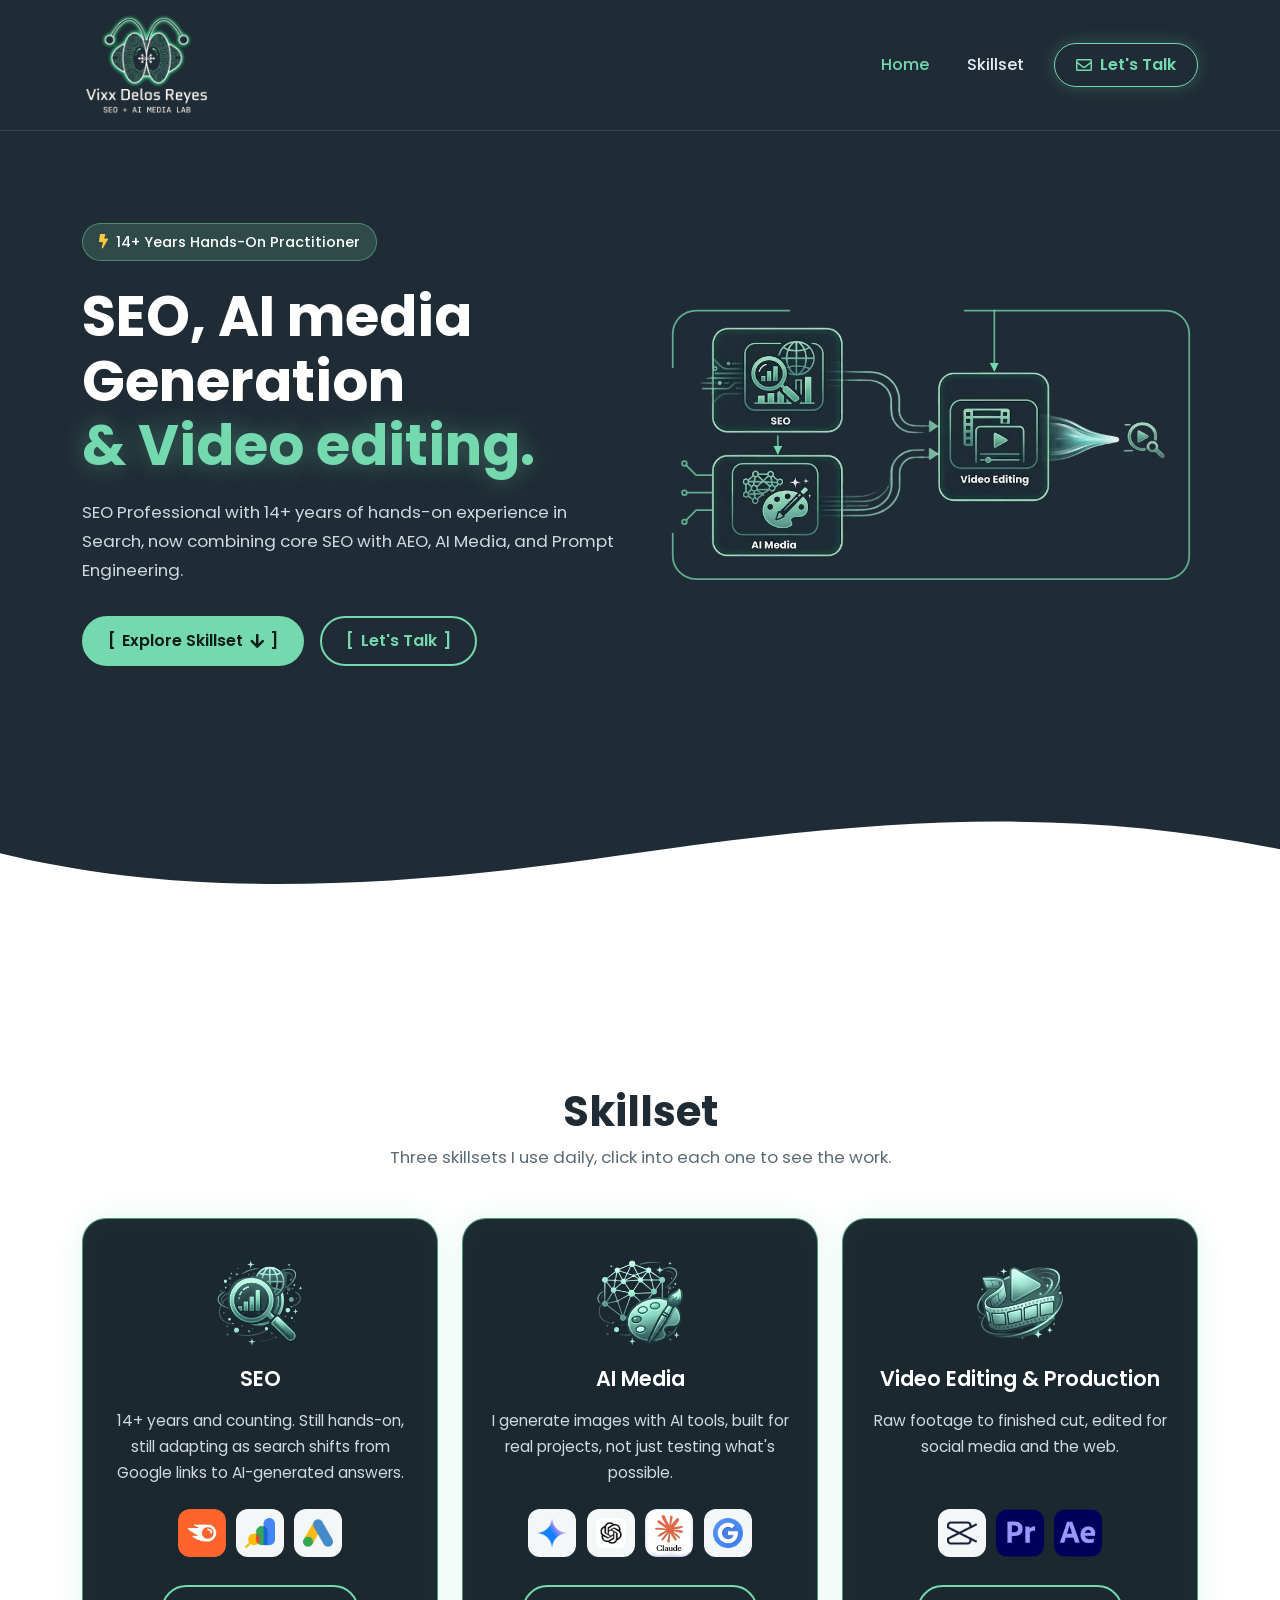
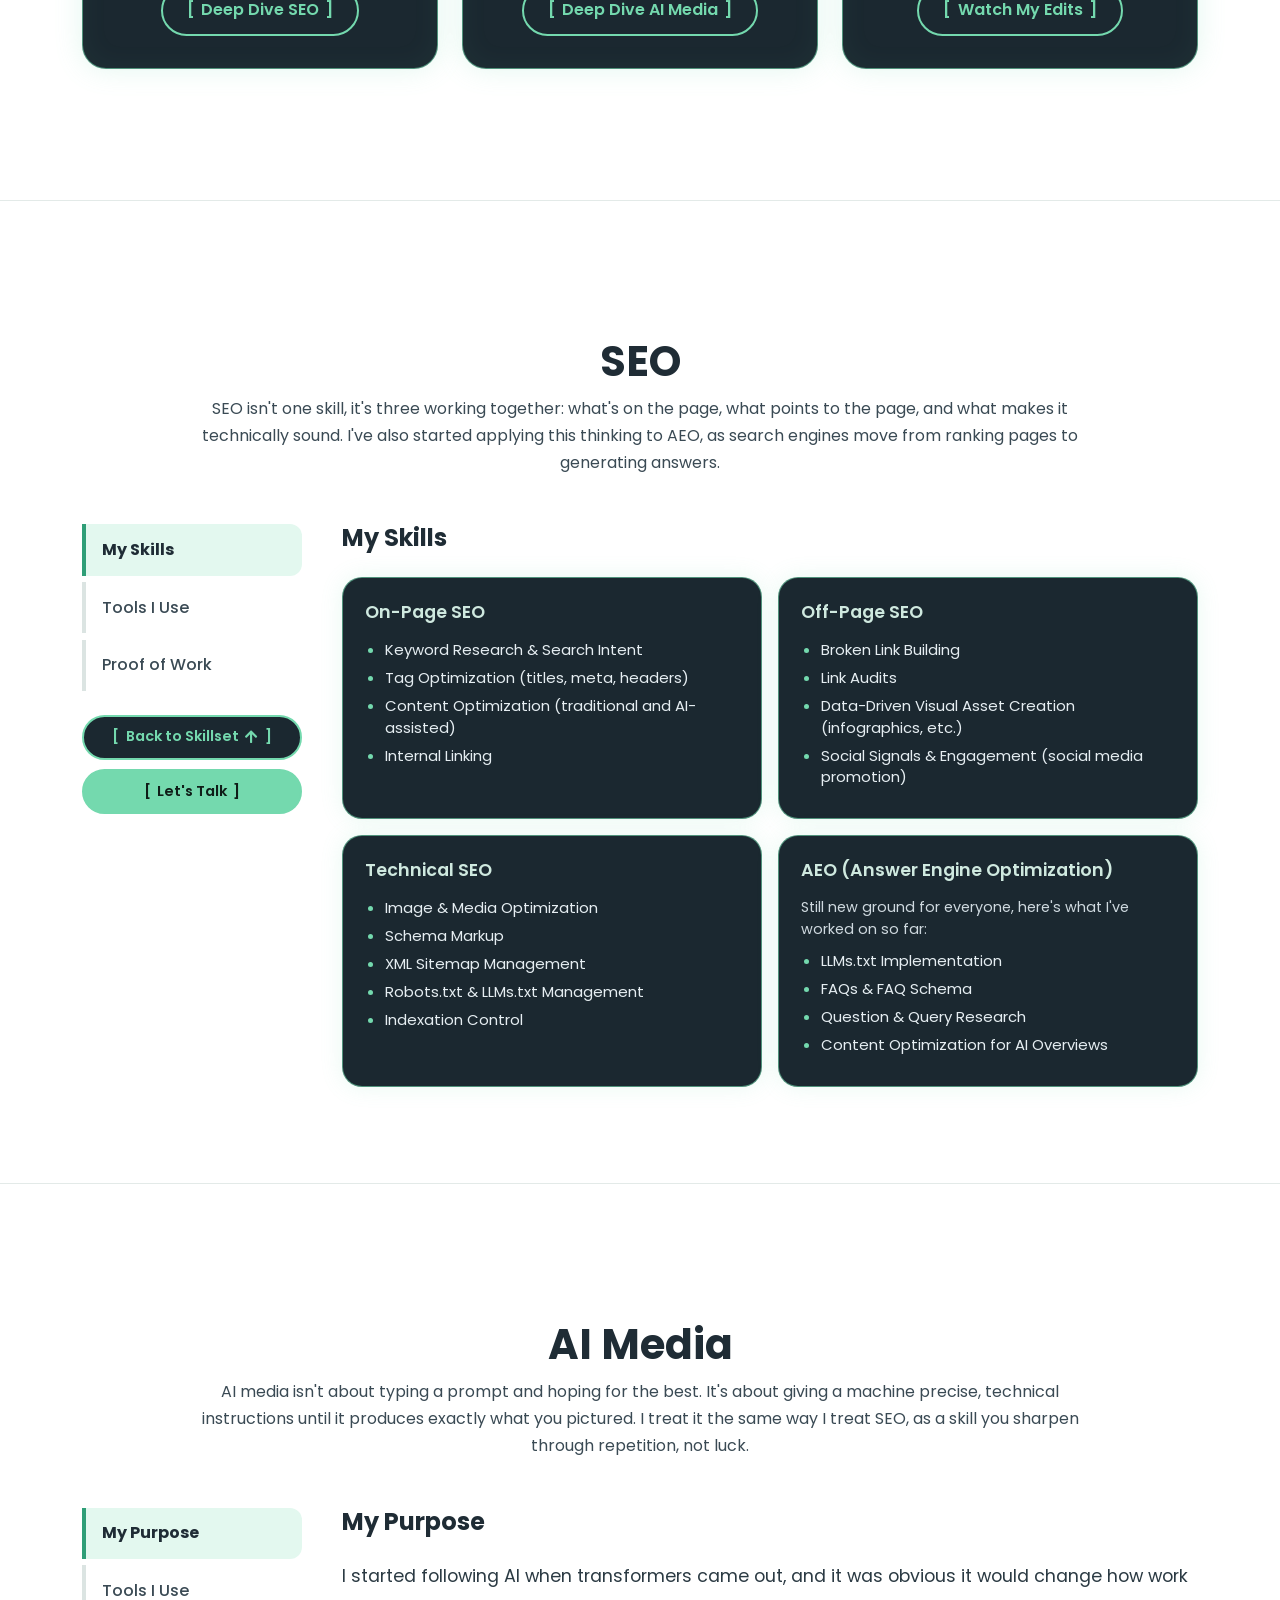
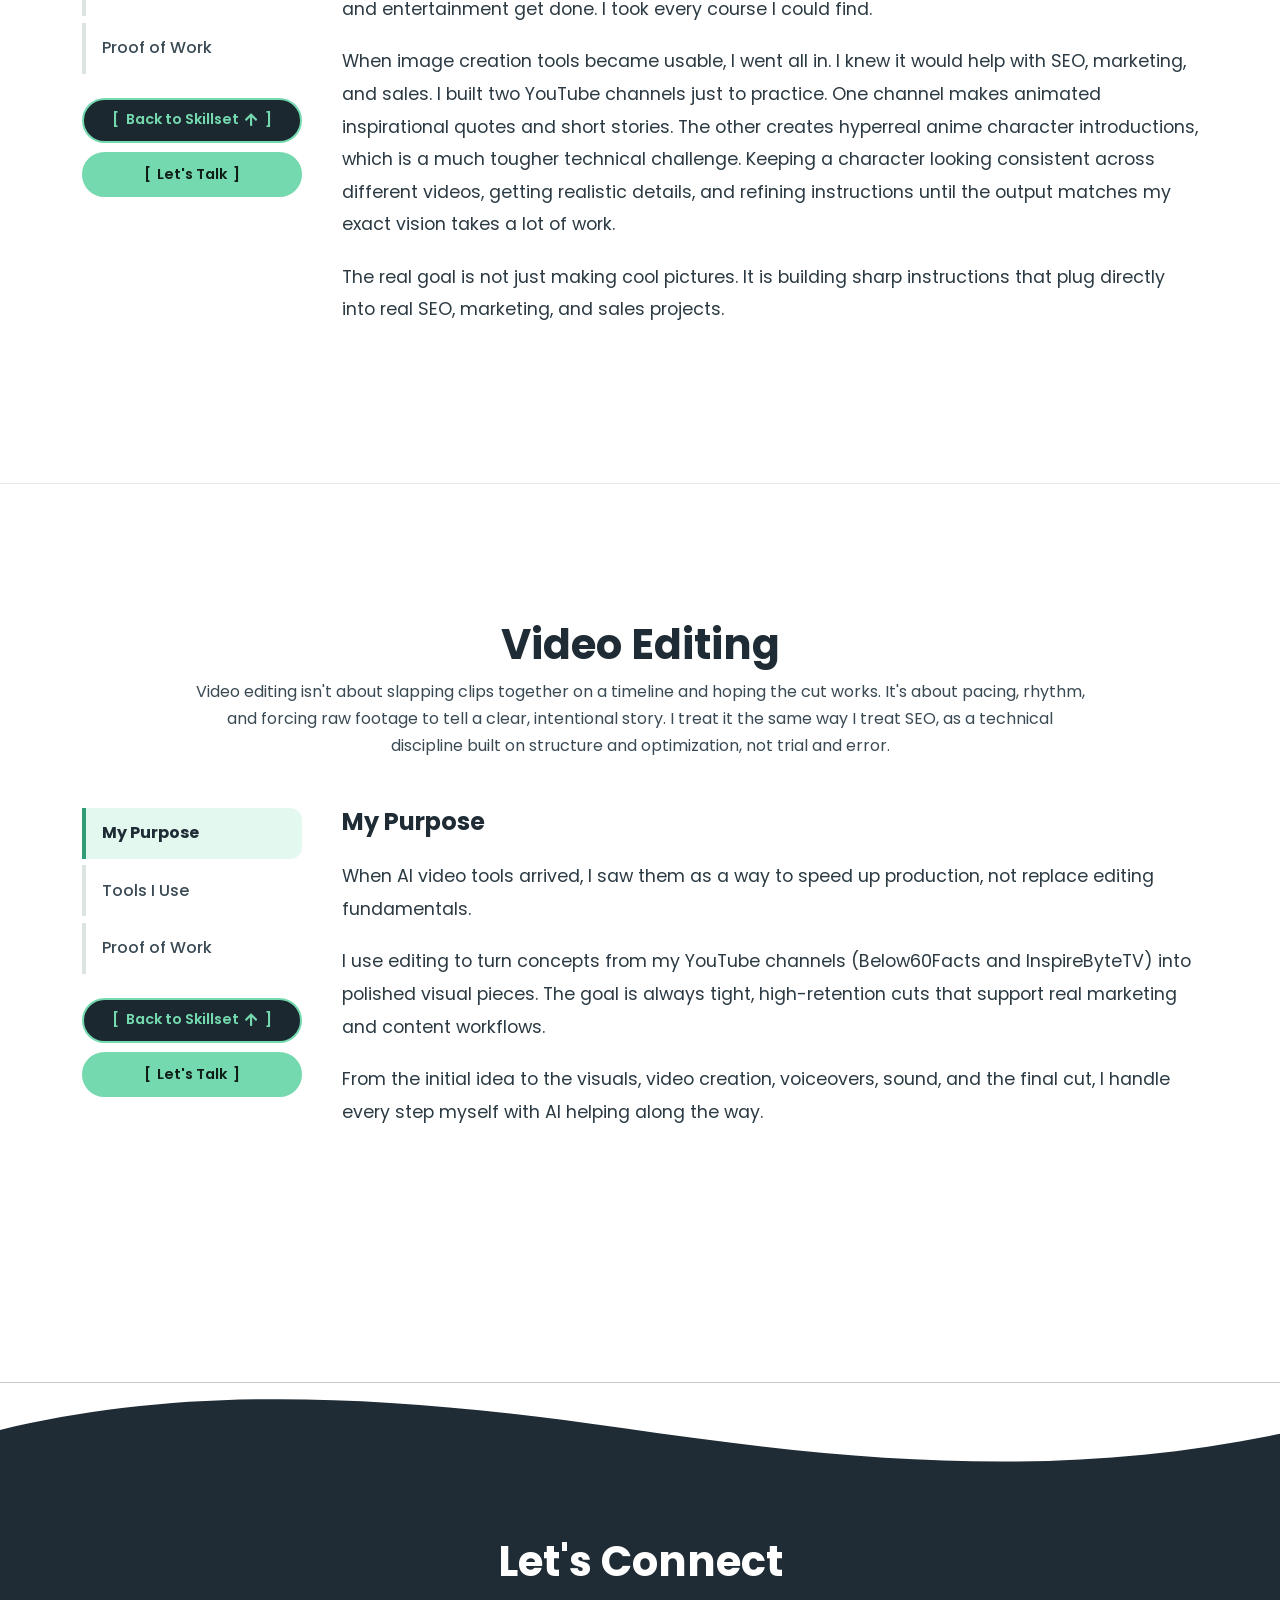
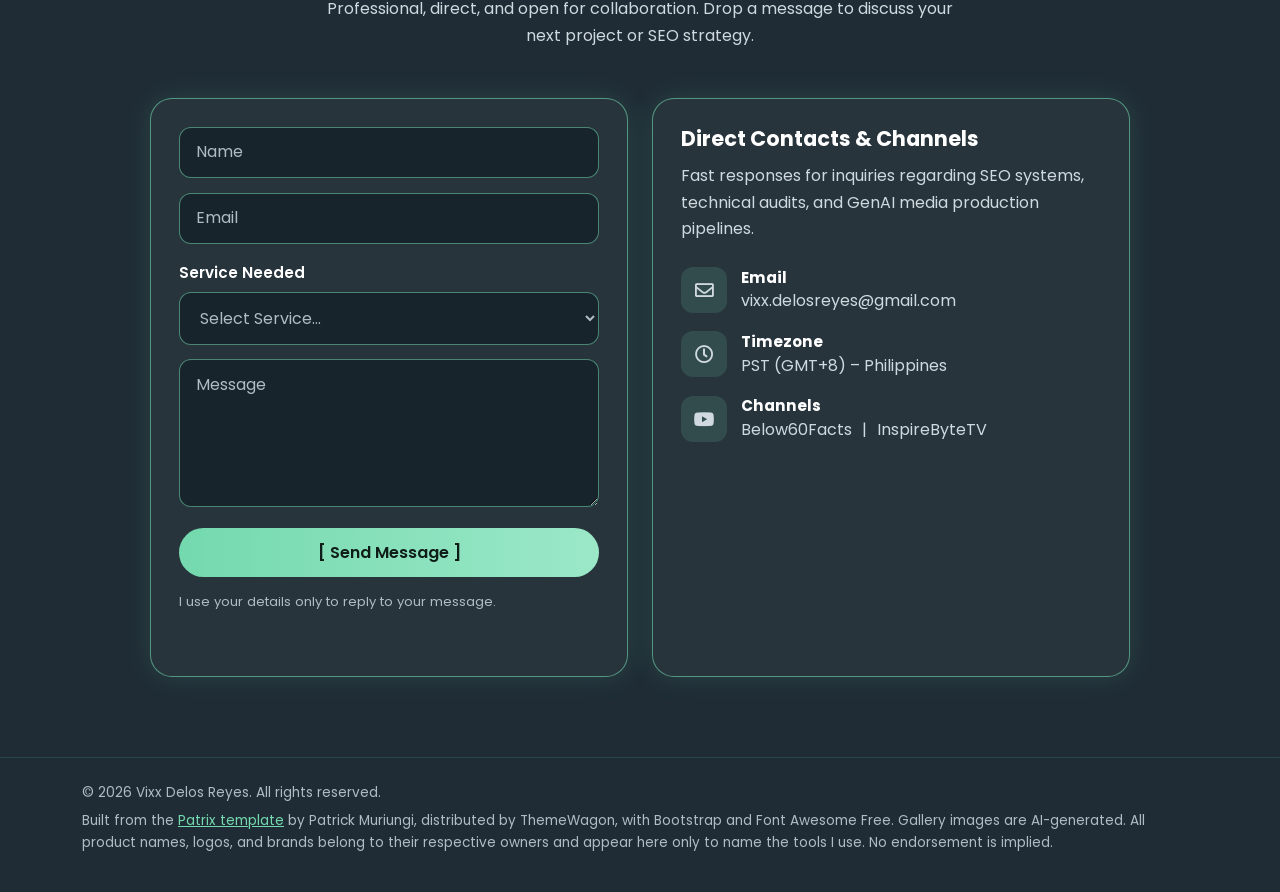
==== index.html @ f6db6e34 "Add files via upload" ====
<!DOCTYPE html>
<html lang="en">
<head>
  <meta charset="UTF-8">
  <meta name="viewport" content="width=device-width, initial-scale=1">
  <title>Vixx Delos Reyes | SEO, AI Media &amp; Video Editing Portfolio</title>
  <meta name="description" content="SEO professional with 14+ years of hands-on experience in Search, now combining core SEO with AEO, AI media generation, prompt engineering, and video editing.">
  <meta name="author" content="Vixx Delos Reyes">
  <meta name="theme-color" content="#1f2c35">
  <!-- IMPORTANT: replace YOUR-USERNAME in the lines below (and in robots.txt and sitemap.xml) with your real GitHub username, or your own domain later. -->
  <link rel="canonical" href="https://YOUR-USERNAME.github.io/">
  <meta property="og:type" content="website">
  <meta property="og:site_name" content="Vixx Delos Reyes">
  <meta property="og:title" content="Vixx Delos Reyes | SEO, AI Media &amp; Video Editing Portfolio">
  <meta property="og:description" content="SEO professional with 14+ years of hands-on experience in Search, now combining core SEO with AEO, AI media generation, prompt engineering, and video editing.">
  <meta property="og:url" content="https://YOUR-USERNAME.github.io/">
  <meta property="og:image" content="https://YOUR-USERNAME.github.io/images/og-image.jpg">
  <meta property="og:image:width" content="1200">
  <meta property="og:image:height" content="630">
  <meta property="og:image:alt" content="Vixx Delos Reyes, SEO + AI Media Lab">
  <meta name="twitter:card" content="summary_large_image">
  <meta name="twitter:title" content="Vixx Delos Reyes | SEO, AI Media &amp; Video Editing Portfolio">
  <meta name="twitter:description" content="SEO professional with 14+ years of hands-on experience in Search, now combining core SEO with AEO, AI media generation, prompt engineering, and video editing.">
  <meta name="twitter:image" content="https://YOUR-USERNAME.github.io/images/og-image.jpg">
  <link rel="icon" href="favicon.ico" sizes="any">
  <link rel="icon" type="image/png" sizes="192x192" href="images/icon-192.png">
  <link rel="apple-touch-icon" href="images/apple-touch-icon.png">
  <script type="application/ld+json">
  {
    "@context": "https://schema.org",
    "@graph": [
      {
        "@type": "Person",
        "@id": "https://YOUR-USERNAME.github.io/#vixx",
        "name": "Vixx Delos Reyes",
        "url": "https://YOUR-USERNAME.github.io/",
        "image": "https://YOUR-USERNAME.github.io/images/og-image.jpg",
        "jobTitle": "SEO Professional",
        "description": "SEO professional with 14+ years of hands-on experience in Search, now combining core SEO with AEO, AI media generation, prompt engineering, and video editing.",
        "knowsAbout": ["SEO", "Answer engine optimization (AEO)", "AI media generation", "Prompt engineering", "Video editing"],
        "sameAs": ["https://www.youtube.com/@Below60Facts", "https://www.youtube.com/@InspireByteTV"]
      },
      {
        "@type": "WebSite",
        "name": "Vixx Delos Reyes | SEO + AI Media Lab",
        "url": "https://YOUR-USERNAME.github.io/",
        "publisher": { "@id": "https://YOUR-USERNAME.github.io/#vixx" }
      }
    ]
  }
  </script>
  <link rel="preconnect" href="https://fonts.googleapis.com">
  <link rel="preconnect" href="https://fonts.gstatic.com" crossorigin>
  <link rel="stylesheet" href="assets/css/style.css">
  <link rel="stylesheet" href="assets/css/fontawesome.css">
  <link href="https://fonts.googleapis.com/css2?family=Poppins:wght@300;400;500;600;700;800&display=swap" rel="stylesheet">
  <!-- Your own changes live in this file. It loads last so it wins over the template. -->
  <link rel="stylesheet" href="assets/css/custom.css">
</head>
<body data-bs-spy="scroll" data-bs-target="#navbarNav" data-bs-offset="120">

<!-- ===================== NAVBAR ===================== -->
<nav class="navbar navbar-expand-lg navbar-dark menu fixed-top">
  <div class="container">
    <a class="navbar-brand" href="#home">
      <img src="images/logo.jpg" alt="Vixx Delos Reyes, SEO + AI Media Lab" class="nav-logo">
    </a>
    <button class="navbar-toggler" type="button" data-bs-toggle="collapse" data-bs-target="#navbarNav" aria-controls="navbarNav" aria-expanded="false" aria-label="Toggle navigation">
      <span class="navbar-toggler-icon"></span>
    </button>
    <div class="collapse navbar-collapse justify-content-end" id="navbarNav">
      <ul class="navbar-nav align-items-lg-center">
        <li class="nav-item"><a class="nav-link" href="#home">Home</a></li>
        <li class="nav-item"><a class="nav-link" href="#skillset">Skillset</a></li>
      </ul>
      <a href="#contact" class="btn-talk"><i class="far fa-envelope"></i> Let's Talk</a>
    </div>
  </div>
</nav>

<!-- ===================== HOME (HERO) ===================== -->
<section id="home" class="intro-section hero">
  <div class="container">
    <div class="row align-items-center g-5">

      <div class="col-lg-6">
        <span class="hero-badge"><i class="fas fa-bolt"></i> 14+ Years Hands-On Practitioner</span>
        <h1 class="hero-title">
          SEO, AI media Generation
          <span class="accent">&amp; Video editing.</span>
        </h1>
        <p class="hero-lead">
          SEO Professional with 14+ years of hands-on experience in Search, now combining core SEO with AEO, AI Media, and Prompt Engineering.
        </p>
        <div class="d-flex flex-wrap gap-3">
          <a href="#skillset" class="btn-mint"><span aria-hidden="true">[</span> Explore Skillset <i class="fas fa-arrow-down"></i> <span aria-hidden="true">]</span></a>
          <a href="#contact" class="btn-ghost"><span aria-hidden="true">[</span> Let's Talk <span aria-hidden="true">]</span></a>
        </div>
      </div>

      <div class="col-lg-6">
        <div class="hero-art">
          <!-- Your PNG sits inside this drawing. The frame, arrows and circuit lines are drawn around it. -->
          <svg class="hero-diagram" viewBox="85 5 915 485" role="img" aria-label="Diagram: SEO and AI Media feed into Video Editing">
            <defs>
              <marker id="arrowhead" viewBox="0 0 10 10" refX="8" refY="5" markerWidth="5" markerHeight="5" orient="auto">
                <path d="M0,0 L10,5 L0,10 z" fill="#74d9ae"></path>
              </marker>
            </defs>
            <image href="images/right-block.png" x="0" y="0" width="1024" height="493"></image>
            <g fill="none" stroke="#74d9ae" stroke-opacity="0.75" stroke-width="3" stroke-linecap="round" stroke-linejoin="round">
              <!-- rounded frame (open on the left where the circuit lines enter) -->
              <path d="M100,115 V58 A40,40 0 0 1 140,18 H300"></path>
              <path d="M600,18 H945 A40,40 0 0 1 985,58 V438 A40,40 0 0 1 945,478 H140 A40,40 0 0 1 100,438 V400"></path>
              <!-- arrow from the frame down into Video Editing -->
              <path d="M651,18 V120" marker-end="url(#arrowhead)"></path>
              <!-- arrow from SEO down to AI Media -->
              <path d="M280,233 V262" marker-end="url(#arrowhead)"></path>
              <!-- circuit lines on the left of AI Media -->
              <path d="M168,300 H140 L124,284"></path>
              <path d="M168,330 H126"></path>
              <path d="M168,360 H140 L124,376"></path>
              <circle cx="120" cy="280" r="4"></circle>
              <circle cx="120" cy="330" r="4"></circle>
              <circle cx="120" cy="380" r="4"></circle>
            </g>
          </svg>
        </div>
      </div>

    </div>
  </div>

  <!-- White wave that leads into the next section -->
  <svg class="hero-wave" xmlns="http://www.w3.org/2000/svg" viewBox="0 0 1440 120" preserveAspectRatio="none" aria-hidden="true">
    <path fill="#ffffff" d="M0,70 C200,115 420,110 700,72 C980,34 1200,20 1440,66 L1440,120 L0,120 Z"></path>
  </svg>
</section>

<!-- ===================== SKILLSET ===================== -->
<section id="skillset" class="skillset">
  <div class="container">
    <div class="text-center mb-5">
      <h2 class="skillset-title">Skillset</h2>
      <p class="skillset-sub">Three skillsets I use daily, click into each one to see the work.</p>
    </div>

    <div class="row g-4">

      <!-- SEO -->
      <div class="col-lg-4">
        <article class="skill-card">
          <img src="images/icon-seo.png" alt="" class="skill-icon">
          <h3 class="skill-name">SEO</h3>
          <p class="skill-text">14+ years and counting. Still hands-on, still adapting as search shifts from Google links to AI-generated answers.</p>
          <!-- Tools row. Logo tiles live in images/tools/. A tool without a logo file yet can be a text tile: <li class="tool-tile text">Name</li> -->
          <ul class="tool-pills" aria-label="Tools I use">
            <li class="tool-tile"><img src="images/tools/semrush.webp" alt="SEMrush" title="SEMrush" width="48" height="48"></li>
            <li class="tool-tile light"><img src="images/tools/search-console.webp" alt="Google Search Console" title="Google Search Console" width="48" height="48"></li>
            <li class="tool-tile light"><img src="images/tools/keyword-planner.webp" alt="Google Keyword Planner" title="Google Keyword Planner" width="48" height="48"></li>
          </ul>
          <a href="#seo" class="btn-ghost skill-btn"><span aria-hidden="true">[</span> Deep Dive SEO <span aria-hidden="true">]</span></a>
        </article>
      </div>

      <!-- AI MEDIA -->
      <div class="col-lg-4">
        <article class="skill-card">
          <img src="images/icon-ai-media.png" alt="" class="skill-icon">
          <h3 class="skill-name">AI Media</h3>
          <p class="skill-text">I generate images with AI tools, built for real projects, not just testing what's possible.</p>
          <ul class="tool-pills" aria-label="Tools I use">
            <li class="tool-tile light"><img src="images/tools/gemini.webp" alt="Gemini" title="Gemini" width="48" height="48"></li>
            <li class="tool-tile light"><img src="images/tools/chatgpt.webp" alt="ChatGPT" title="ChatGPT" width="48" height="48"></li>
            <li class="tool-tile"><img src="images/tools/claude.webp" alt="Claude" title="Claude" width="48" height="48"></li>
            <li class="tool-tile light"><img src="images/tools/google-veo.webp" alt="Google Veo" title="Google Veo" width="48" height="48"></li>
          </ul>
          <a href="#ai-media" class="btn-ghost skill-btn"><span aria-hidden="true">[</span> Deep Dive AI Media <span aria-hidden="true">]</span></a>
        </article>
      </div>

      <!-- VIDEO EDITING -->
      <div class="col-lg-4">
        <article class="skill-card">
          <img src="images/icon-video.png" alt="" class="skill-icon">
          <h3 class="skill-name">Video Editing &amp; Production</h3>
          <p class="skill-text">Raw footage to finished cut, edited for social media and the web.</p>
          <ul class="tool-pills" aria-label="Tools I use">
            <li class="tool-tile light"><img src="images/tools/capcut.webp" alt="CapCut" title="CapCut" width="48" height="48"></li>
            <li class="tool-tile"><img src="images/tools/premiere-pro.webp" alt="Premiere Pro" title="Premiere Pro" width="48" height="48"></li>
            <li class="tool-tile"><img src="images/tools/after-effects.webp" alt="After Effects" title="After Effects" width="48" height="48"></li>
          </ul>
          <a href="#video-editing" class="btn-ghost skill-btn"><span aria-hidden="true">[</span> Watch My Edits <span aria-hidden="true">]</span></a>
        </article>
      </div>

    </div>
  </div>
</section>

<!-- ===================== DETAIL SECTIONS (placeholders, built next) ===================== -->
<section id="seo" class="seo-section">
  <div class="container">
    <div class="text-center mb-5">
      <h2 class="skillset-title">SEO</h2>
      <p class="seo-intro">SEO isn't one skill, it's three working together: what's on the page, what points to the page, and what makes it technically sound. I've also started applying this thinking to AEO, as search engines move from ranking pages to generating answers.</p>
    </div>

    <div class="seo-layout">

      <div class="seo-menu" role="tablist" aria-label="SEO sections" aria-orientation="vertical">
        <button type="button" role="tab" class="seo-tab active" id="tab-skills" aria-controls="panel-skills" aria-selected="true">My Skills</button>
        <button type="button" role="tab" class="seo-tab" id="tab-tools" aria-controls="panel-tools" aria-selected="false" tabindex="-1">Tools I Use</button>
        <button type="button" role="tab" class="seo-tab" id="tab-proof" aria-controls="panel-proof" aria-selected="false" tabindex="-1">Proof of Work</button>
      </div>

      <div class="seo-panels">
        <!-- All three panels stay in the page code. CSS only hides the ones not selected. -->
        <div role="tabpanel" class="seo-panel active" id="panel-skills" aria-labelledby="tab-skills">
          <h3 class="panel-title">My Skills</h3>
          <div class="row g-3">
      <div class="col-md-6"><article class="pillar-card">
        <h3>On-Page SEO</h3>
        
        <ul><li>Keyword Research &amp; Search Intent</li><li>Tag Optimization (titles, meta, headers)</li><li>Content Optimization (traditional and AI-assisted)</li><li>Internal Linking</li></ul>
      </article></div>
      <div class="col-md-6"><article class="pillar-card">
        <h3>Off-Page SEO</h3>
        
        <ul><li>Broken Link Building</li><li>Link Audits</li><li>Data-Driven Visual Asset Creation (infographics, etc.)</li><li>Social Signals &amp; Engagement (social media promotion)</li></ul>
      </article></div>
      <div class="col-md-6"><article class="pillar-card">
        <h3>Technical SEO</h3>
        
        <ul><li>Image &amp; Media Optimization</li><li>Schema Markup</li><li>XML Sitemap Management</li><li>Robots.txt &amp; LLMs.txt Management</li><li>Indexation Control</li></ul>
      </article></div>
      <div class="col-md-6"><article class="pillar-card">
        <h3>AEO (Answer Engine Optimization)</h3>
        <p class="pillar-intro">Still new ground for everyone, here's what I've worked on so far:</p>
        <ul><li>LLMs.txt Implementation</li><li>FAQs &amp; FAQ Schema</li><li>Question &amp; Query Research</li><li>Content Optimization for AI Overviews</li></ul>
      </article></div>
          </div>
        </div>

        <div role="tabpanel" class="seo-panel" id="panel-tools" aria-labelledby="tab-tools">
          <h3 class="panel-title">Tools I Use</h3>
          <!-- A dashed tile means the logo file is not added yet. Replace the dashed tile with: <span class="tool-tile"><img src="images/tools/name.webp" alt="" width="56" height="56"></span> -->
          <div class="tool-groups">
        <div class="tool-group"><h4>Research &amp; Discovery</h4><ul class="tool-row"><li class="tool-item"><span class="tool-tile"><img src="images/tools/semrush.webp" alt="" width="56" height="56"></span><span class="tool-name">SEMrush</span></li><li class="tool-item"><span class="tool-tile light"><img src="images/tools/keyword-planner.webp" alt="" width="56" height="56"></span><span class="tool-name">Google Keyword Planner</span></li><li class="tool-item"><span class="tool-tile light"><img src="images/tools/google-trends.webp" alt="" width="56" height="56"></span><span class="tool-name">Google Trends</span></li><li class="tool-item"><span class="tool-tile"><img src="images/tools/ubersuggest.webp" alt="" width="56" height="56"></span><span class="tool-name">Ubersuggest</span></li></ul></div>
        <div class="tool-group"><h4>Technical Audits</h4><ul class="tool-row"><li class="tool-item"><span class="tool-tile light"><img src="images/tools/sitebulb.webp" alt="" width="56" height="56"></span><span class="tool-name">Sitebulb</span></li><li class="tool-item"><span class="tool-tile light"><img src="images/tools/screaming-frog.webp" alt="" width="56" height="56"></span><span class="tool-name">Screaming Frog</span></li><li class="tool-item"><span class="tool-tile light"><img src="images/tools/search-console.webp" alt="" width="56" height="56"></span><span class="tool-name">Google Search Console</span></li></ul></div>
        <div class="tool-group"><h4>Analytics &amp; Reporting</h4><ul class="tool-row"><li class="tool-item"><span class="tool-tile light"><img src="images/tools/google-analytics.webp" alt="" width="56" height="56"></span><span class="tool-name">Google Analytics</span></li><li class="tool-item"><span class="tool-tile light"><img src="images/tools/adobe-analytics.webp" alt="" width="56" height="56"></span><span class="tool-name">Adobe Analytics</span></li></ul></div>
        <div class="tool-group"><h4>Content &amp; Authority</h4><ul class="tool-row"><li class="tool-item"><span class="tool-tile"><img src="images/tools/surferseo.webp" alt="" width="56" height="56"></span><span class="tool-name">SurferSEO</span></li><li class="tool-item"><span class="tool-tile"><img src="images/tools/moz.webp" alt="" width="56" height="56"></span><span class="tool-name">Moz</span></li></ul></div>
        <div class="tool-group"><h4>AEO &amp; AI-Assisted Work</h4><ul class="tool-row"><li class="tool-item"><span class="tool-tile light"><img src="images/tools/chatgpt.webp" alt="" width="56" height="56"></span><span class="tool-name">ChatGPT</span></li><li class="tool-item"><span class="tool-tile"><img src="images/tools/claude.webp" alt="" width="56" height="56"></span><span class="tool-name">Claude</span></li><li class="tool-item"><span class="tool-tile light"><img src="images/tools/gemini.webp" alt="" width="56" height="56"></span><span class="tool-name">Gemini</span></li><li class="tool-item"><span class="tool-tile light"><img src="images/tools/perplexity.webp" alt="" width="56" height="56"></span><span class="tool-name">Perplexity</span></li><li class="tool-item"><span class="tool-tile light"><img src="images/tools/copilot.webp" alt="" width="56" height="56"></span><span class="tool-name">Copilot</span></li></ul></div>
          </div>
        </div>

        <div role="tabpanel" class="seo-panel" id="panel-proof" aria-labelledby="tab-proof">
          <h3 class="panel-title">Proof of Work</h3>
          <div class="row g-3 justify-content-center">
      <div class="col-md-6"><article class="proof-card"><i class="fas fa-shield-alt" aria-hidden="true"></i><div><h4>Fixed Every Critical Error Across 5 Regions</h4><p>Audited and resolved every error flagged Critical or High under Sitebulb for <strong>Insight's</strong> APAC region, covering Australia, New Zealand, Singapore, Hong Kong, and China. Solo.</p></div></article></div>
      <div class="col-md-6"><article class="proof-card"><i class="fas fa-layer-group" aria-hidden="true"></i><div><h4>Three Roles, One Person</h4><p><strong>At PCM LLC,</strong> before the Insight acquisition, I handled SEO, internal site search, and assisted with SEM, all at the same time, for the entire company.</p></div></article></div>
      <div class="col-md-6"><article class="proof-card"><i class="fas fa-tag" aria-hidden="true"></i><div><h4>Optimized the Biggest Sales Days of the Year</h4><p><strong>At PCM LLC,</strong> I handled SEO optimization and supported the SEM side, keyword research and ad copy, for the company's Black Friday and Cyber Monday campaign pages.</p></div></article></div>
      <div class="col-md-6"><article class="proof-card"><i class="fas fa-rocket" aria-hidden="true"></i><div><h4>Ahead of the Curve on AEO</h4><p>Implemented llms.txt for the company site before it was widely recognized as a factor in AI search.</p></div></article></div>
      <div class="col-md-6"><article class="proof-card"><i class="fas fa-robot" aria-hidden="true"></i><div><h4>Built My Own SEO Agents</h4><p>Created three AI agents to handle repetitive SEO work, keyword research and intent mapping, content gap analysis, and competitor analysis, cutting manual hours out of the process.</p></div></article></div>
          </div>
          <div class="keep-exploring">
            <p>Keep exploring</p>
            <div class="d-flex flex-wrap gap-3">
              <a href="#ai-media" class="btn-back"><span aria-hidden="true">[</span> Deep Dive AI Media <span aria-hidden="true">]</span></a>
              <a href="#video-editing" class="btn-back"><span aria-hidden="true">[</span> Watch My Edits <span aria-hidden="true">]</span></a>
            </div>
          </div>
        </div>
      </div>

      <div class="seo-back">
        <a href="#skillset" class="btn-back"><span aria-hidden="true">[</span> Back to Skillset <i class="fas fa-arrow-up"></i> <span aria-hidden="true">]</span></a>
        <a href="#contact" class="btn-mint"><span aria-hidden="true">[</span> Let's Talk <span aria-hidden="true">]</span></a>
      </div>

    </div>
  </div>
</section>

<section id="ai-media" class="seo-section">
  <div class="container">
    <div class="text-center mb-5">
      <h2 class="skillset-title">AI Media</h2>
      <p class="seo-intro">AI media isn't about typing a prompt and hoping for the best. It's about giving a machine precise, technical instructions until it produces exactly what you pictured. I treat it the same way I treat SEO, as a skill you sharpen through repetition, not luck.</p>
    </div>

    <div class="seo-layout">

      <div class="seo-menu" role="tablist" aria-label="AI Media sections" aria-orientation="vertical">
        <button type="button" role="tab" class="seo-tab active" id="tab-ai-purpose" aria-controls="panel-ai-purpose" aria-selected="true">My Purpose</button>
        <button type="button" role="tab" class="seo-tab" id="tab-ai-tools" aria-controls="panel-ai-tools" aria-selected="false" tabindex="-1">Tools I Use</button>
        <button type="button" role="tab" class="seo-tab" id="tab-ai-proof" aria-controls="panel-ai-proof" aria-selected="false" tabindex="-1">Proof of Work</button>
      </div>

      <div class="seo-panels">
        <!-- All three panels stay in the page code. CSS only hides the ones not selected. -->
        <div role="tabpanel" class="seo-panel active" id="panel-ai-purpose" aria-labelledby="tab-ai-purpose">
          <h3 class="panel-title">My Purpose</h3>
          <div class="purpose-text">
            <p>I started following AI when transformers came out, and it was obvious it would change how work and entertainment get done. I took every course I could find.</p>
            <p>When image creation tools became usable, I went all in. I knew it would help with SEO, marketing, and sales. I built two YouTube channels just to practice. One channel makes animated inspirational quotes and short stories. The other creates hyperreal anime character introductions, which is a much tougher technical challenge. Keeping a character looking consistent across different videos, getting realistic details, and refining instructions until the output matches my exact vision takes a lot of work.</p>
            <p>The real goal is not just making cool pictures. It is building sharp instructions that plug directly into real SEO, marketing, and sales projects.</p>
          </div>
        </div>

        <div role="tabpanel" class="seo-panel" id="panel-ai-tools" aria-labelledby="tab-ai-tools">
          <h3 class="panel-title">Tools I Use</h3>
          <!-- A dashed tile means the logo file is not added yet. Replace the dashed tile with: <span class="tool-tile"><img src="images/tools/name.webp" alt="" width="56" height="56"></span> -->
          <div class="tool-groups ai-tools">
            <div class="tool-group"><h4>Image Generation</h4><ul class="tool-row"><li class="tool-item"><span class="tool-tile light"><img src="images/tools/gemini.webp" alt="" width="56" height="56"></span><span class="tool-name">Gemini</span></li><li class="tool-item"><span class="tool-tile light"><img src="images/tools/chatgpt.webp" alt="" width="56" height="56"></span><span class="tool-name">ChatGPT</span></li><li class="tool-item"><span class="tool-tile light"><img src="images/tools/seedream.webp" alt="" width="56" height="56"></span><span class="tool-name">Seedream</span></li><li class="tool-item"><span class="tool-tile light"><img src="images/tools/flux.webp" alt="" width="56" height="56"></span><span class="tool-name">Flux</span></li></ul><p class="tool-desc">Tools for high-resolution visual creation, detailed scene rendering, and prompt-controlled concepts.</p></div>
            <div class="tool-group"><h4>Video Generation</h4><ul class="tool-row"><li class="tool-item"><span class="tool-tile light"><img src="images/tools/wan.webp" alt="" width="56" height="56"></span><span class="tool-name">Wan</span></li><li class="tool-item"><span class="tool-tile light"><img src="images/tools/google-veo.webp" alt="" width="56" height="56"></span><span class="tool-name">Google Veo</span></li><li class="tool-item"><span class="tool-tile light"><img src="images/tools/seedance.webp" alt="" width="56" height="56"></span><span class="tool-name">Seedance</span></li><li class="tool-item"><span class="tool-tile light"><img src="images/tools/minimax.webp" alt="" width="56" height="56"></span><span class="tool-name">MiniMax H3</span></li></ul><p class="tool-desc">Tools for motion generation, dynamic camera angles, and consistent visual scenes.</p></div>
            <div class="tool-group"><h4>Audio Production</h4><ul class="tool-row"><li class="tool-item"><span class="tool-tile light"><img src="images/tools/elevenlabs.webp" alt="" width="56" height="56"></span><span class="tool-name">ElevenLabs</span></li><li class="tool-item"><span class="tool-tile light"><img src="images/tools/suno.webp" alt="" width="56" height="56"></span><span class="tool-name">Suno</span></li><li class="tool-item"><span class="tool-tile dark"><img src="images/tools/stable-audio.webp" alt="" width="56" height="56"></span><span class="tool-name">Stable Audio</span></li><li class="tool-item"><span class="tool-tile light"><img src="images/tools/minimax.webp" alt="" width="56" height="56"></span><span class="tool-name">MiniMax Audio</span></li></ul><p class="tool-desc">Tools for voice generation, background audio, and custom sound tracks.</p></div>
            <div class="tool-group"><h4>Research &amp; Creative Logic</h4><ul class="tool-row"><li class="tool-item"><span class="tool-tile light"><img src="images/tools/deepseek.webp" alt="" width="56" height="56"></span><span class="tool-name">DeepSeek</span></li><li class="tool-item"><span class="tool-tile light"><img src="images/tools/chatgpt.webp" alt="" width="56" height="56"></span><span class="tool-name">ChatGPT</span></li><li class="tool-item"><span class="tool-tile"><img src="images/tools/claude.webp" alt="" width="56" height="56"></span><span class="tool-name">Claude</span></li><li class="tool-item"><span class="tool-tile light"><img src="images/tools/copilot.webp" alt="" width="56" height="56"></span><span class="tool-name">Copilot</span></li><li class="tool-item"><span class="tool-tile light"><img src="images/tools/notebooklm.webp" alt="" width="56" height="56"></span><span class="tool-name">NotebookLM</span></li><li class="tool-item"><span class="tool-tile"><img src="images/tools/google-flow.webp" alt="" width="56" height="56"></span><span class="tool-name">Google Flow</span></li></ul><p class="tool-desc">Tools for research, prompt engineering, vibe coding, and AI agents.</p></div>
          </div>
        </div>

        <div role="tabpanel" class="seo-panel" id="panel-ai-proof" aria-labelledby="tab-ai-proof">
          <!-- GALLERY. Each .gal-item is one box. By default a box opens ONE image in the popup.
               To fill a normal box:
               1) put the picture in images/gallery/ and replace the dashed thumb with: <img class="gal-thumb" src="images/gallery/name.webp" alt="" loading="lazy">
               2) set data-image to the same picture, and data-title to the popup title
               3) change the label (it shows the same words as the title) and the three text lines.
               To make a box show the Before / After slider instead: remove data-image and add BOTH
               data-before="images/gallery/before.webp" and data-after="images/gallery/after.webp" (the thumb can be the After picture).
               Add or remove .gal-item blocks freely. The batches and dots update on their own. -->
          <div class="gallery" data-per-page="6">
            <div class="gal-head">
              <h3 class="panel-title">Proof of Work</h3>
              <div class="gal-nav" hidden>
                <button type="button" class="gal-arrow gal-prev" aria-label="Previous images"><i class="fas fa-chevron-left" aria-hidden="true"></i></button>
                <div class="gal-dots"></div>
                <button type="button" class="gal-arrow gal-next" aria-label="Next images"><i class="fas fa-chevron-right" aria-hidden="true"></i></button>
              </div>
            </div>
            <div class="gal-grid">
            <div class="gal-item" data-title="Painterly Landscape Illustration" data-image="images/gallery/p1-image.webp" data-ratio="1 / 1">
              <button type="button" class="gal-card" aria-haspopup="dialog">
                <img class="gal-thumb" alt="Painterly Landscape" src="images/gallery/p1-image.webp" loading="lazy">
                <span class="gal-label">Painterly Landscape</span>
              </button>
              <div class="gal-info" hidden>
                <p><strong>Technical Objective:</strong> Generate an impressionistic oil painting style featuring impasto brushwork, natural lighting, and detailed floral and aquatic environments.</p>
                <p><strong>Workflow:</strong> Text Prompt Engineering &rarr; Impasto Style Mapping &rarr; High-Fidelity Render</p>
                <p><strong>Tool Stack:</strong> Flux Pro</p>
              </div>
            </div>
            <div class="gal-item" data-title="2D Anime to Realistic Photo Conversion" data-before="images/gallery/p2-before.webp" data-after="images/gallery/p2-after.webp" data-ratio="1 / 1" >
              <button type="button" class="gal-card" aria-haspopup="dialog">
                <img class="gal-thumb" alt="2D Anime to Realistic Photo Conversion" src="images/gallery/p2-after.webp" loading="lazy">
                <span class="gal-label">2D Anime to Realistic Photo Conversion</span>
              </button>
              <div class="gal-info" hidden>
                <p><strong>Technical Objective:</strong> Convert 2D anime art into photorealistic assets while keeping original character traits, pose, and composition intact.</p>
                <p><strong>Workflow:</strong> 2D Base Generation &rarr; Img2Img Feature Lock &rarr; Photo Texture Enhancement</p>
                <p><strong>Tool Stack:</strong> GPT-img (ChatGPT Image Generation)</p>
              </div>
            </div>
            <div class="gal-item" data-title="Real Photo to 3D Animation Style" data-before="images/gallery/p3-before.webp" data-after="images/gallery/p3-after.webp" data-ratio="1 / 1">
              <button type="button" class="gal-card" aria-haspopup="dialog">
                <img class="gal-thumb" alt="Photo to 3D Animation" src="images/gallery/p3-after.webp" loading="lazy">
                <span class="gal-label">Photo to 3D Animation</span>
              </button>
              <div class="gal-info" hidden>
                <p><strong>Technical Objective:</strong> Convert realistic photo assets into 3D animated character renders while preserving subject expression, lighting, and environmental layout.</p>
                <p><strong>Workflow:</strong> Photo Base Generation &rarr; Img2Img Style Transfer &rarr; 3D Render &amp; Feature Preservation</p>
                <p><strong>Tool Stack:</strong> Photon (Realistic Image) &rarr; GPT-img (3D Animation Conversion)</p>
              </div>
            </div>
            <div class="gal-item" data-title="Product Studio Shot to Commercial Poster" data-before="images/gallery/p4-before.webp" data-after="images/gallery/p4-after.webp" data-ratio="9 / 16">
              <button type="button" class="gal-card" aria-haspopup="dialog">
                <img class="gal-thumb" alt="Product to Poster Ad" src="images/gallery/p4-after.webp" loading="lazy">
                <span class="gal-label">Product to Poster Ad</span>
              </button>
              <div class="gal-info" hidden>
                <p><strong>Technical Objective:</strong> Transform a minimal product bottle render into an action-driven promotional poster, locking product label details while adding dynamic environment elements and typography.</p>
                <p><strong>Workflow:</strong> Studio Product Base &rarr; Img2Img Scene Expansion &amp; Effects &rarr; Typography Integration</p>
                <p><strong>Tool Stack:</strong> Photon (Studio Shot Base) &rarr; GPT-img (Ad Poster Generation)</p>
              </div>
            </div>
            <div class="gal-item" data-title="Infographic Generation" data-image="images/gallery/p5-image.webp" data-ratio="16 / 9">
              <button type="button" class="gal-card" aria-haspopup="dialog">
                <img class="gal-thumb" alt="Infographic Generation" src="images/gallery/p5-image.webp" loading="lazy">
                <span class="gal-label">Infographic Generation</span>
              </button>
              <div class="gal-info" hidden>
                <p><strong>Technical Objective:</strong> Convert complex search marketing concepts into a highly detailed, isometric visual diagram with structured spatial zones and embedded text annotations.</p>
                <p><strong>Workflow:</strong> Structured Data/Outline &rarr; Isometric Spatial Mapping &rarr; Multi-Zone Diagram Render</p>
                <p><strong>Tool Stack:</strong> Notebook LLM.</p>
              </div>
            </div>
            <div class="gal-item" data-title="Concept Sketch to Product Render" data-before="images/gallery/p6-before.webp" data-after="images/gallery/p6-after.webp" data-ratio="3 / 2">
              <button type="button" class="gal-card" aria-haspopup="dialog">
                <img class="gal-thumb" alt="Sketch to Product Render" src="images/gallery/p6-after.webp" loading="lazy">
                <span class="gal-label">Sketch to Product Render</span>
              </button>
              <div class="gal-info" hidden>
                <p><strong>Technical Objective:</strong> Render hand-drawn technical blueprint sketches into photorealistic studio product concepts, preserving frame geometry, component layout, and structural proportions.</p>
                <p><strong>Workflow:</strong> Technical Sketch Base &rarr; Material &amp; Lighting Synthesis &rarr; Photorealistic Render</p>
                <p><strong>Tool Stack:</strong> Gemini</p>
              </div>
            </div>
            <div class="gal-item" data-title="Dynamic Motion-Blur Automotive Shot" data-image="images/gallery/p7-image.webp" data-ratio="16 / 9">
              <button type="button" class="gal-card" aria-haspopup="dialog">
                <img class="gal-thumb" alt="Motion-Blur Action Shot" src="images/gallery/p7-image.webp" loading="lazy">
                <span class="gal-label">Motion-Blur Action Shot</span>
              </button>
              <div class="gal-info" hidden>
                <p><strong>Technical Objective:</strong> Generate high-speed automotive photography featuring realistic environmental motion blur, wet road reflections, and accurate high-performance vehicle detailing.</p>
                <p><strong>Workflow:</strong> Prompt Engineering &rarr; Shutter Speed Simulation &rarr; Environment &amp; Vehicle Render</p>
                <p><strong>Tool Stack:</strong> Photon</p>
              </div>
            </div>
            <div class="gal-item" data-title="Character Reference Sheet Generation" data-image="images/gallery/p8-image.webp" data-ratio="16 / 9">
              <button type="button" class="gal-card" aria-haspopup="dialog">
                <img class="gal-thumb" alt="Character Reference Sheet" src="images/gallery/p8-image.webp" loading="lazy">
                <span class="gal-label">Character Reference Sheet</span>
              </button>
              <div class="gal-info" hidden>
                <p><strong>Technical Objective:</strong> Generate a multi-angle character reference sheet featuring consistent facial expressions, proportions, and costume details across multiple grid panels.</p>
                <p><strong>Workflow:</strong> Concept Prompting &rarr; Multi-Angle Pose Mapping &rarr; Grid Sheet Synthesis</p>
                <p><strong>Tool Stack:</strong> Gemini</p>
              </div>
            </div>
            <div class="gal-item" data-title="Surrealist Dreamscape Composition" data-image="images/gallery/p9-image.webp" data-ratio="16 / 9">
              <button type="button" class="gal-card" aria-haspopup="dialog">
                <img class="gal-thumb" alt="Surrealist Painting" src="images/gallery/p9-image.webp" loading="lazy">
                <span class="gal-label">Surrealist Painting</span>
              </button>
              <div class="gal-info" hidden>
                <p><strong>Technical Objective:</strong> Generate an intricate, dream-like tableau featuring a clear narrative flow (deconstructed tree to floating island to mythical arch) contained within a central glass cube, all under a fantastical sky.</p>
                <p><strong>Workflow:</strong> Conceptual Ideation &rarr; Narrative Flow Integration &rarr; Atmospheric Lighting Synthesis</p>
                <p><strong>Tool Stack:</strong> Gemini</p>
              </div>
            </div>
            <div class="gal-item" data-title="Epic Fantasy Matte Painting" data-image="images/gallery/p10-image.webp" data-ratio="16 / 9">
              <button type="button" class="gal-card" aria-haspopup="dialog">
                <img class="gal-thumb" alt="Fantasy Matte Painting" src="images/gallery/p10-image.webp" loading="lazy">
                <span class="gal-label">Fantasy Matte Painting</span>
              </button>
              <div class="gal-info" hidden>
                <p><strong>Technical Objective:</strong> Create a grand-scale, cinematic landscape featuring an extensive mountaintop castle connected by bridges, rendered in a detailed, atmospheric style suitable for production backgrounds.</p>
                <p><strong>Workflow:</strong> Landscape Prompting &rarr; Architectural Scaling &rarr; Atmosphere &amp; Lighting Render</p>
                <p><strong>Tool Stack:</strong> Gemini</p>
              </div>
            </div>
            <div class="gal-item" data-title="Historical Photo Restoration and Enhancement" data-before="images/gallery/p11-before.webp" data-after="images/gallery/p11-after.webp" data-ratio="1 / 1">
              <button type="button" class="gal-card" aria-haspopup="dialog">
                <img class="gal-thumb" alt="Photo Restoration" src="images/gallery/p11-after.webp" loading="lazy">
                <span class="gal-label">Photo Restoration</span>
              </button>
              <div class="gal-info" hidden>
                <p><strong>Technical Objective:</strong> Repair severe physical damage, fading, creases, and tears in vintage archival family portraits while preserving authentic period features and facial structures.</p>
                <p><strong>Workflow:</strong> Historical Photo Analysis &rarr; Damage Inpainting &amp; Defect Removal &rarr; High-Fidelity Detail Synthesis</p>
                <p><strong>Tool Stack:</strong> Gemini (Damage Assessment &amp; Base Generation) &rarr; Flux Pro (Restoration &amp; Detail Refinement)</p>
              </div>
            </div>
            <div class="gal-item" data-title="2D Cartoon to 3D CGI Character Translation" data-before="images/gallery/p12-before.webp" data-after="images/gallery/p12-after.webp" data-ratio="16 / 9">
              <button type="button" class="gal-card" aria-haspopup="dialog">
                <img class="gal-thumb" alt="Cartoon to 3D CGI" src="images/gallery/p12-after.webp" loading="lazy">
                <span class="gal-label">Cartoon to 3D CGI</span>
              </button>
              <div class="gal-info" hidden>
                <p><strong>Technical Objective:</strong> Convert a flat 2D vector cartoon character into a polished 3D vinyl-styled figurine render with glossy surface shaders, depth, and realistic studio lighting.</p>
                <p><strong>Workflow:</strong> 2D Character Base &rarr; 3D Depth &amp; Texture Mapping &rarr; Stylized CGI Studio Render</p>
                <p><strong>Tool Stack:</strong> Gemini</p>
              </div>
            </div>
            </div>
          </div>
        </div>
      </div>

      <div class="seo-back">
        <a href="#skillset" class="btn-back"><span aria-hidden="true">[</span> Back to Skillset <i class="fas fa-arrow-up"></i> <span aria-hidden="true">]</span></a>
        <a href="#contact" class="btn-mint"><span aria-hidden="true">[</span> Let's Talk <span aria-hidden="true">]</span></a>
      </div>

    </div>
  </div>
</section>

<section id="video-editing" class="seo-section">
  <div class="container">
    <div class="text-center mb-5">
      <h2 class="skillset-title">Video Editing</h2>
      <p class="seo-intro">Video editing isn't about slapping clips together on a timeline and hoping the cut works. It's about pacing, rhythm, and forcing raw footage to tell a clear, intentional story. I treat it the same way I treat SEO, as a technical discipline built on structure and optimization, not trial and error.</p>
    </div>

    <div class="seo-layout">

      <div class="seo-menu" role="tablist" aria-label="Video Editing sections" aria-orientation="vertical">
        <button type="button" role="tab" class="seo-tab active" id="tab-ve-purpose" aria-controls="panel-ve-purpose" aria-selected="true">My Purpose</button>
        <button type="button" role="tab" class="seo-tab" id="tab-ve-tools" aria-controls="panel-ve-tools" aria-selected="false" tabindex="-1">Tools I Use</button>
        <button type="button" role="tab" class="seo-tab" id="tab-ve-proof" aria-controls="panel-ve-proof" aria-selected="false" tabindex="-1">Proof of Work</button>
      </div>

      <div class="seo-panels">
        <!-- All three panels stay in the page code. CSS only hides the ones not selected. -->
        <div role="tabpanel" class="seo-panel active" id="panel-ve-purpose" aria-labelledby="tab-ve-purpose">
          <h3 class="panel-title">My Purpose</h3>
          <div class="purpose-text">
            <p>When AI video tools arrived, I saw them as a way to speed up production, not replace editing fundamentals.</p>
            <p>I use editing to turn concepts from my YouTube channels (Below60Facts and InspireByteTV) into polished visual pieces. The goal is always tight, high-retention cuts that support real marketing and content workflows.</p>
            <p>From the initial idea to the visuals, video creation, voiceovers, sound, and the final cut, I handle every step myself with AI helping along the way.</p>
          </div>
        </div>

        <div role="tabpanel" class="seo-panel" id="panel-ve-tools" aria-labelledby="tab-ve-tools">
          <h3 class="panel-title">Tools I Use</h3>
          <!-- A dashed tile means the logo file is not added yet. Replace the dashed tile with: <span class="tool-tile"><img src="images/tools/name.webp" alt="" width="56" height="56"></span> -->
          <div class="tool-cards">
            <div class="tool-card"><span class="tool-tile light"><img src="images/tools/capcut.webp" alt="" width="56" height="56"></span><div><h4>CapCut</h4><p>Fast, agile editing and automated captioning for rapid content turnaround and social distribution.</p></div></div>
            <div class="tool-card"><span class="tool-tile"><img src="images/tools/premiere-pro.webp" alt="" width="56" height="56"></span><div><h4>Adobe Premiere</h4><p>Heavy-duty, precision timeline control for professional multi-track arrangement, color grading, and audio sweetening.</p></div></div>
            <div class="tool-card"><div><h4>Magic Hour</h4><p>AI-powered video generation and styling workflows for rapid visual asset creation.</p></div></div>
            <div class="tool-card"><div><h4>Vibes AI</h4><p>Advanced AI video enhancement and generation workflows for modern multimedia production.</p></div></div>
          </div>
        </div>

        <div role="tabpanel" class="seo-panel" id="panel-ve-proof" aria-labelledby="tab-ve-proof">
          <h3 class="panel-title">Proof of Work</h3>
          <!-- VIDEOS. To fill one in: paste the YouTube video ID into data-video (the part after v= in the link, or after youtu.be/),
               remove the disabled word from the button, and change data-title and the .vid-title line.
               The thumbnail loads by itself and the video only loads when someone clicks it.
               For a vertical video add style="--vr: 9 / 16" to the .vid-card. Add or remove .vid-item blocks freely. -->
          <!-- To add videos, delete the "Videos coming soon" line and put this block here instead:
<div class="vid-grid">
            <div class="vid-item">
              <div class="vid-card" data-video="" data-title="Video title goes here">
                <span class="vid-thumb"></span>
                <span class="vid-empty">Video coming</span>
                <button type="button" class="vid-btn" aria-label="Play video" disabled><i class="fas fa-play" aria-hidden="true"></i></button>
              </div>
              <p class="vid-title">Video title goes here</p>
            </div>
            <div class="vid-item">
              <div class="vid-card" data-video="" data-title="Video title goes here">
                <span class="vid-thumb"></span>
                <span class="vid-empty">Video coming</span>
                <button type="button" class="vid-btn" aria-label="Play video" disabled><i class="fas fa-play" aria-hidden="true"></i></button>
              </div>
              <p class="vid-title">Video title goes here</p>
            </div>
            <div class="vid-item">
              <div class="vid-card" data-video="" data-title="Video title goes here">
                <span class="vid-thumb"></span>
                <span class="vid-empty">Video coming</span>
                <button type="button" class="vid-btn" aria-label="Play video" disabled><i class="fas fa-play" aria-hidden="true"></i></button>
              </div>
              <p class="vid-title">Video title goes here</p>
            </div>
            <div class="vid-item">
              <div class="vid-card" data-video="" data-title="Video title goes here">
                <span class="vid-thumb"></span>
                <span class="vid-empty">Video coming</span>
                <button type="button" class="vid-btn" aria-label="Play video" disabled><i class="fas fa-play" aria-hidden="true"></i></button>
              </div>
              <p class="vid-title">Video title goes here</p>
            </div>
          </div>
          -->
          <p class="coming-soon">New videos are being added. Check back soon.</p>
        </div>
      </div>

      <div class="seo-back">
        <a href="#skillset" class="btn-back"><span aria-hidden="true">[</span> Back to Skillset <i class="fas fa-arrow-up"></i> <span aria-hidden="true">]</span></a>
        <a href="#contact" class="btn-mint"><span aria-hidden="true">[</span> Let's Talk <span aria-hidden="true">]</span></a>
      </div>

    </div>
  </div>
</section>

<!-- ===================== LET'S TALK (placeholder) ===================== -->
<section id="contact" class="contact-section">
  <!-- White wave on top: the same wave as the home page, flipped -->
  <svg class="contact-wave" xmlns="http://www.w3.org/2000/svg" viewBox="0 0 1440 120" preserveAspectRatio="none" aria-hidden="true">
    <path fill="#ffffff" d="M0,70 C200,115 420,110 700,72 C980,34 1200,20 1440,66 L1440,120 L0,120 Z"></path>
  </svg>

  <div class="container">
    <div class="text-center mb-5">
      <h2 class="skillset-title">Let's Connect</h2>
      <p class="contact-sub">Professional, direct, and open for collaboration. Drop a message to discuss your next project or SEO strategy.</p>
    </div>

    <div class="contact-grid">

      <!-- Message form -->
      <div class="contact-card contact-form-card">
        <!-- To send messages to your inbox for free: make a free form at formspree.io, then replace YOUR_FORM_ID below with your form's ID.
             Until then, the button opens an email draft addressed to you instead. -->
        <form id="contact-form" class="contact-form" data-endpoint="https://formspree.io/f/YOUR_FORM_ID" novalidate>
          <label class="visually-hidden" for="cf-name">Name</label>
          <input type="text" id="cf-name" name="name" placeholder="Name" autocomplete="name" required>

          <label class="visually-hidden" for="cf-email">Email</label>
          <input type="email" id="cf-email" name="email" placeholder="Email" autocomplete="email" required>

          <label class="cf-label" for="cf-service">Service Needed</label>
          <select id="cf-service" name="service" required>
            <option value="" disabled selected>Select Service...</option>
            <option>SEO</option>
            <option>AI Media</option>
            <option>Video Editing</option>
            <option>Other</option>
          </select>

          <label class="visually-hidden" for="cf-message">Message</label>
          <textarea id="cf-message" name="message" rows="5" placeholder="Message" required></textarea>

          <input type="text" name="_gotcha" class="visually-hidden" tabindex="-1" autocomplete="off" aria-hidden="true">

          <button type="submit" class="cf-send"><span aria-hidden="true">[</span> Send Message <span aria-hidden="true">]</span></button>
          <p class="cf-note">I use your details only to reply to your message.</p>
          <p id="cf-status" class="cf-status" role="status" aria-live="polite"></p>
        </form>
      </div>

      <!-- Direct contacts -->
      <div class="contact-card contact-info-card">
        <h3>Direct Contacts &amp; Channels</h3>
        <p class="ci-body">Fast responses for inquiries regarding SEO systems, technical audits, and GenAI media production pipelines.</p>
        <ul class="ci-list">
          <li>
            <span class="ci-icon"><i class="far fa-envelope" aria-hidden="true"></i></span>
            <div><strong>Email</strong><a href="mailto:vixx.delosreyes@gmail.com">vixx.delosreyes@gmail.com</a></div>
          </li>
          <li>
            <span class="ci-icon"><i class="far fa-clock" aria-hidden="true"></i></span>
            <div><strong>Timezone</strong><span>PST (GMT+8) &ndash; Philippines</span></div>
          </li>
          <li>
            <span class="ci-icon"><i class="fab fa-youtube" aria-hidden="true"></i></span>
            <div><strong>Channels</strong>
              <span class="ci-links">
                <a href="https://www.youtube.com/@Below60Facts" target="_blank" rel="noopener noreferrer">Below60Facts</a>
                <span aria-hidden="true">|</span>
                <a href="https://www.youtube.com/@InspireByteTV" target="_blank" rel="noopener noreferrer">InspireByteTV</a>
              </span>
            </div>
          </li>
        </ul>
      </div>

    </div>
  </div>
</section>

<footer class="site-footer">
  <div class="container">
    <p>&copy; 2026 Vixx Delos Reyes. All rights reserved.</p>
    <p>Built from the <a href="https://themewagon.com/themes/patrix-free-responsive-bootstrap-5-landing-page-template/" target="_blank" rel="noopener noreferrer">Patrix template</a> by Patrick Muriungi, distributed by ThemeWagon, with Bootstrap and Font Awesome Free. Gallery images are AI-generated. All product names, logos, and brands belong to their respective owners and appear here only to name the tools I use. No endorsement is implied.</p>
  </div>
</footer>

<!-- Popup for the AI Media gallery -->
<div class="lb" id="lightbox" hidden>
  <div class="lb-backdrop"></div>
  <div class="lb-dialog" role="dialog" aria-modal="true" aria-labelledby="lb-title" tabindex="-1">
    <div class="lb-head">
      <h3 id="lb-title"></h3>
      <button type="button" class="lb-close"><span>Close</span> <i class="fas fa-times" aria-hidden="true"></i></button>
    </div>
    <div class="lb-body">
      <div class="lb-compare"></div>
      <div class="lb-text"></div>
    </div>
  </div>
</div>

<script src="assets/js/bootstrap.bundle.min.js"></script>
<script>
  // On phones, close the menu after a link is tapped.
  document.querySelectorAll('#navbarNav a').forEach(function (link) {
    link.addEventListener('click', function () {
      var menu = document.getElementById('navbarNav');
      if (menu.classList.contains('show')) {
        (bootstrap.Collapse.getInstance(menu) || new bootstrap.Collapse(menu, { toggle: false })).hide();
      }
    });
  });
</script>
<script>
  // Deep dive sections: switch between the 3 panels. Each section has its own menu.
  document.querySelectorAll('.seo-menu').forEach(function (menu) {
    var tabs = [].slice.call(menu.querySelectorAll('.seo-tab'));
    function show(tab) {
      tabs.forEach(function (t) {
        var on = t === tab;
        t.classList.toggle('active', on);
        t.setAttribute('aria-selected', on);
        t.tabIndex = on ? 0 : -1;
        document.getElementById(t.getAttribute('aria-controls')).classList.toggle('active', on);
      });
    }
    tabs.forEach(function (tab, i) {
      tab.addEventListener('click', function () { show(tab); });
      tab.addEventListener('keydown', function (e) {
        var next = null;
        if (e.key === 'ArrowDown' || e.key === 'ArrowRight') next = tabs[(i + 1) % tabs.length];
        if (e.key === 'ArrowUp' || e.key === 'ArrowLeft') next = tabs[(i + tabs.length - 1) % tabs.length];
        if (next) { e.preventDefault(); show(next); next.focus(); }
      });
    });
  });
</script>
<script>
  // AI Media gallery: batches with arrows, and a popup that grows out of the clicked box.
  (function () {
    var gal = document.querySelector('.gallery');
    if (!gal) return;
    var reduce = window.matchMedia('(prefers-reduced-motion: reduce)').matches;

    /* ---- batches ---- */
    var grid = gal.querySelector('.gal-grid');
    var items = [].slice.call(grid.querySelectorAll('.gal-item'));
    var per = parseInt(gal.getAttribute('data-per-page'), 10) || 6;
    var pages = Math.max(1, Math.ceil(items.length / per));
    var page = 0;
    var nav = gal.querySelector('.gal-nav');
    var prev = nav.querySelector('.gal-prev');
    var next = nav.querySelector('.gal-next');
    var dots = nav.querySelector('.gal-dots');

    function render(dir) {
      items.forEach(function (it, i) { it.hidden = Math.floor(i / per) !== page; });
      [].forEach.call(dots.children, function (b, i) {
        b.classList.toggle('active', i === page);
        b.setAttribute('aria-current', i === page ? 'true' : 'false');
      });
      prev.disabled = page === 0;
      next.disabled = page === pages - 1;
      nav.hidden = pages < 2;
      if (dir && !reduce && grid.animate) {
        grid.animate([{ opacity: 0, transform: 'translateX(' + (dir * 48) + 'px)' }, { opacity: 1, transform: 'none' }],
                     { duration: 320, easing: 'ease-out' });
      }
    }
    function goTo(n) {
      if (n === page || n < 0 || n >= pages) return;
      var dir = n > page ? 1 : -1;
      page = n;
      render(dir);
    }
    for (var d = 0; d < pages; d++) {
      (function (n) {
        var b = document.createElement('button');
        b.type = 'button';
        b.className = 'gal-dot';
        b.setAttribute('aria-label', 'Show batch ' + (n + 1));
        b.addEventListener('click', function () { goTo(n); });
        dots.appendChild(b);
      })(d);
    }
    prev.addEventListener('click', function () { goTo(page - 1); });
    next.addEventListener('click', function () { goTo(page + 1); });
    render(0);

    /* ---- popup ---- */
    var lb = document.getElementById('lightbox');
    var dlg = lb.querySelector('.lb-dialog');
    var backdrop = lb.querySelector('.lb-backdrop');
    var titleEl = document.getElementById('lb-title');
    var cmpBox = lb.querySelector('.lb-compare');
    var textEl = lb.querySelector('.lb-text');
    var closeBtn = lb.querySelector('.lb-close');
    var origin = null, lastFocus = null, busy = false, running = [];

    function layer(src, alt, cls, missing) {
      return src ? '<img class="cmp-layer ' + cls + '" src="' + src + '" alt="' + alt + '">'
                 : '<div class="cmp-layer cmp-empty ' + cls + '"><span>' + missing + '</span></div>';
    }
    function build(item) {
      var titleText = item.getAttribute('data-title') || '';
      titleEl.textContent = titleText;
      textEl.innerHTML = item.querySelector('.gal-info').innerHTML;
      var ratio = item.getAttribute('data-ratio') || '16 / 9';
      var rp = ratio.split('/');
      var r = (parseFloat(rp[0]) / parseFloat(rp[1] || 1)) || 1.7778;
      dlg.style.setProperty('--r', r);   // the popup is sized to the shape of the image
      var before = item.getAttribute('data-before');
      var after = item.getAttribute('data-after');
      var one = item.getAttribute('data-image');
      if (before && after) {
        // Before / After slider, only for boxes that have both images
        cmpBox.innerHTML =
          '<div class="cmp" style="aspect-ratio:' + ratio + ';--r:' + r + '">' +
            layer(after, 'After: ' + titleText, 'cmp-after', 'After image coming') +
            layer(before, 'Before: ' + titleText, 'cmp-before', 'Before image coming') +
            '<span class="cmp-tag tag-b">Before</span><span class="cmp-tag tag-a">After</span>' +
            '<div class="cmp-handle"><span><i class="fas fa-chevron-left"></i><i class="fas fa-chevron-right"></i></span></div>' +
            '<input type="range" class="cmp-range" min="0" max="100" value="50" aria-label="Drag to compare before and after">' +
          '</div>';
        var cmp = cmpBox.firstChild;
        var range = cmp.querySelector('.cmp-range');
        range.addEventListener('input', function () { cmp.style.setProperty('--pos', range.value + '%'); });
      } else if (one) {
        // Default: one single image
        cmpBox.innerHTML = '<img class="single-img" src="' + one + '" alt="' + (item.getAttribute('data-title') || '') + '">';
      } else {
        cmpBox.innerHTML = '<div class="cmp" style="aspect-ratio:' + ratio + ';--r:' + r + '"><div class="cmp-layer cmp-empty cmp-after"><span>Image coming</span></div></div>';
      }
    }
    function startRect(item) {
      return (item.querySelector('.gal-thumb') || item).getBoundingClientRect();
    }
    function shrinkTransform(from, to) {
      return 'translate(' + (from.left - to.left) + 'px,' + (from.top - to.top) + 'px) scale(' +
             (from.width / to.width) + ',' + (from.height / to.height) + ')';
    }
    function openPopup(item) {
      if (busy) return;
      origin = item;
      lastFocus = document.activeElement;
      build(item);
      // Locking the page scroll removes the scrollbar, which makes the page jump sideways.
      // So we measure the scrollbar first and add the same amount of padding back.
      var bar = window.innerWidth - document.documentElement.clientWidth;
      lb.hidden = false;
      document.body.style.overflow = 'hidden';
      if (bar > 0) {
        document.body.style.paddingRight = bar + 'px';
        document.querySelector('.navbar').style.paddingRight = bar + 'px';
      }
      dlg.focus({ preventScroll: true });
      if (!reduce && dlg.animate) {
        var from = startRect(item), to = dlg.getBoundingClientRect();
        dlg.style.transformOrigin = 'top left';
        dlg.animate([{ transform: shrinkTransform(from, to), opacity: 0.2 }, { transform: 'none', opacity: 1 }],
                    { duration: 420, easing: 'cubic-bezier(.2,.8,.2,1)' });
        backdrop.animate([{ opacity: 0 }, { opacity: 1 }], { duration: 300 });
        [].forEach.call(dlg.children, function (ch) {
          ch.animate([{ opacity: 0 }, { opacity: 0, offset: 0.45 }, { opacity: 1 }], { duration: 420 });
        });
      }
    }
    function finishClose() {
      running.forEach(function (a) { a.cancel(); });
      running = [];
      lb.hidden = true;
      cmpBox.innerHTML = '';
      document.body.style.overflow = '';
      document.body.style.paddingRight = '';
      document.querySelector('.navbar').style.paddingRight = '';
      busy = false;
      if (lastFocus && lastFocus.focus) lastFocus.focus({ preventScroll: true });
    }
    function closePopup() {
      if (busy || lb.hidden) return;
      busy = true;
      if (reduce || !dlg.animate || !origin || origin.hidden) { finishClose(); return; }
      var from = startRect(origin), to = dlg.getBoundingClientRect();
      var a = dlg.animate([{ transform: 'none', opacity: 1 }, { transform: shrinkTransform(from, to), opacity: 0.2 }],
                          { duration: 320, easing: 'cubic-bezier(.4,0,.6,1)', fill: 'forwards' });
      running = [a, backdrop.animate([{ opacity: 1 }, { opacity: 0 }], { duration: 320, fill: 'forwards' })];
      a.onfinish = finishClose;
    }

    items.forEach(function (it) {
      it.querySelector('.gal-card').addEventListener('click', function () { openPopup(it); });
    });
    backdrop.addEventListener('click', closePopup);
    closeBtn.addEventListener('click', closePopup);
    lb.addEventListener('keydown', function (e) {
      if (e.key === 'Escape') { e.preventDefault(); closePopup(); return; }
      if (e.key !== 'Tab') return;
      var f = [].slice.call(dlg.querySelectorAll('button, input')).filter(function (x) { return !x.disabled; });
      if (!f.length) return;
      var first = f[0], last = f[f.length - 1];
      if (e.shiftKey && (document.activeElement === first || document.activeElement === dlg)) { e.preventDefault(); last.focus(); }
      else if (!e.shiftKey && document.activeElement === last) { e.preventDefault(); first.focus(); }
    });
  })();
</script>
<script>
  // Contact form: sends through Formspree once you add your form ID. Until then it opens an email draft.
  (function () {
    var form = document.getElementById('contact-form');
    if (!form) return;
    var status = document.getElementById('cf-status');
    var TO = 'vixx.delosreyes@gmail.com';
    function say(msg, bad) { status.textContent = msg; status.classList.toggle('bad', !!bad); }
    form.addEventListener('submit', function (e) {
      e.preventDefault();
      if (!form.checkValidity()) { form.reportValidity(); return; }
      var data = new FormData(form);
      if (data.get('_gotcha')) return;                      // a bot filled the hidden field
      var endpoint = form.getAttribute('data-endpoint') || '';
      if (endpoint.indexOf('YOUR_FORM_ID') === -1) {
        say('Sending...');
        fetch(endpoint, { method: 'POST', body: data, headers: { 'Accept': 'application/json' } })
          .then(function (r) {
            if (r.ok) { form.reset(); say('Thank you! Your message was sent.'); }
            else { say('Sorry, that did not go through. Please email ' + TO + ' directly.', true); }
          })
          .catch(function () { say('Sorry, that did not go through. Please email ' + TO + ' directly.', true); });
      } else {
        var body = 'Name: ' + data.get('name') + '\nEmail: ' + data.get('email') + '\nService needed: ' + data.get('service') + '\n\n' + data.get('message');
        window.location.href = 'mailto:' + TO + '?subject=' + encodeURIComponent('Portfolio inquiry: ' + data.get('service')) + '&body=' + encodeURIComponent(body);
        say('Your email app should open with your message ready. Press send there.');
      }
    });
  })();
</script>
<script>
  // Video Editing proof of work: the YouTube player only loads when a video is clicked.
  document.querySelectorAll('.vid-card').forEach(function (card) {
    var id = card.getAttribute('data-video');
    var btn = card.querySelector('.vid-btn');
    if (!id) { card.classList.add('empty'); return; }
    card.querySelector('.vid-thumb').style.backgroundImage = 'url(https://i.ytimg.com/vi/' + encodeURIComponent(id) + '/hqdefault.jpg)';
    btn.setAttribute('aria-label', 'Play video: ' + (card.getAttribute('data-title') || ''));
    btn.addEventListener('click', function () {
      var f = document.createElement('iframe');
      f.src = 'https://www.youtube-nocookie.com/embed/' + encodeURIComponent(id) + '?autoplay=1&rel=0';
      f.title = card.getAttribute('data-title') || 'YouTube video';
      f.allow = 'accelerometer; autoplay; clipboard-write; encrypted-media; gyroscope; picture-in-picture';
      f.allowFullscreen = true;
      card.innerHTML = '';
      card.appendChild(f);
    });
  });
</script>
</body>
</html>
---- assets/css/style.css ----
@charset "UTF-8";
@keyframes pulse-border {
  0% {
    transform: scale(1);
    opacity: 1;
  }
  100% {
    transform: scale(1.5);
    opacity: 0;
  }
}
/*!
 * Bootstrap v5.0.2 (https://getbootstrap.com/)
 * Copyright 2011-2021 The Bootstrap Authors
 * Copyright 2011-2021 Twitter, Inc.
 * Licensed under MIT (https://github.com/twbs/bootstrap/blob/main/LICENSE)
 */
:root {
  --bs-blue: #0d6efd;
  --bs-indigo: #6610f2;
  --bs-purple: #6f42c1;
  --bs-pink: #d122e3;
  --bs-red: #dc3545;
  --bs-orange: #fd7e14;
  --bs-yellow: #ffc107;
  --bs-green: #198754;
  --bs-teal: #20c997;
  --bs-cyan: #0dcaf0;
  --bs-white: #fff;
  --bs-gray: #6c757d;
  --bs-gray-dark: #343a40;
  --bs-primary: #9926f0;
  --bs-secondary: #d122e3;
  --bs-success: #198754;
  --bs-info: #0dcaf0;
  --bs-warning: #ffc107;
  --bs-danger: #dc3545;
  --bs-light: #f8f9fa;
  --bs-dark: #212529;
  --bs-font-sans-serif: system-ui, -apple-system, "Segoe UI", Roboto, "Helvetica Neue", Arial, "Noto Sans", "Liberation Sans", sans-serif, "Apple Color Emoji", "Segoe UI Emoji", "Segoe UI Symbol", "Noto Color Emoji";
  --bs-font-monospace: SFMono-Regular, Menlo, Monaco, Consolas, "Liberation Mono", "Courier New", monospace;
  --bs-gradient: linear-gradient(180deg, rgba(255, 255, 255, 0.15), rgba(255, 255, 255, 0));
}

*,
*::before,
*::after {
  box-sizing: border-box;
}

@media (prefers-reduced-motion: no-preference) {
  :root {
    scroll-behavior: smooth;
  }
}

body {
  margin: 0;
  font-family: var(--bs-font-sans-serif);
  font-size: 1rem;
  font-weight: 400;
  line-height: 1.5;
  color: #212529;
  background-color: #fff;
  -webkit-text-size-adjust: 100%;
  -webkit-tap-highlight-color: rgba(0, 0, 0, 0);
}

hr {
  margin: 1rem 0;
  color: inherit;
  background-color: currentColor;
  border: 0;
  opacity: 0.25;
}

hr:not([size]) {
  height: 1px;
}

h6, .h6, h5, .h5, h4, .h4, h3, .h3, h2, .h2, h1, .h1 {
  margin-top: 0;
  margin-bottom: 0.5rem;
  font-weight: 500;
  line-height: 1.2;
}

h1, .h1 {
  font-size: calc(1.375rem + 1.5vw);
}
@media (min-width: 1200px) {
  h1, .h1 {
    font-size: 2.5rem;
  }
}

h2, .h2 {
  font-size: calc(1.325rem + 0.9vw);
}
@media (min-width: 1200px) {
  h2, .h2 {
    font-size: 2rem;
  }
}

h3, .h3 {
  font-size: calc(1.3rem + 0.6vw);
}
@media (min-width: 1200px) {
  h3, .h3 {
    font-size: 1.75rem;
  }
}

h4, .h4 {
  font-size: calc(1.275rem + 0.3vw);
}
@media (min-width: 1200px) {
  h4, .h4 {
    font-size: 1.5rem;
  }
}

h5, .h5 {
  font-size: 1.25rem;
}

h6, .h6 {
  font-size: 1rem;
}

p {
  margin-top: 0;
  margin-bottom: 1rem;
}

abbr[title],
abbr[data-bs-original-title] {
  text-decoration: underline dotted;
  cursor: help;
  text-decoration-skip-ink: none;
}

address {
  margin-bottom: 1rem;
  font-style: normal;
  line-height: inherit;
}

ol,
ul {
  padding-left: 2rem;
}

ol,
ul,
dl {
  margin-top: 0;
  margin-bottom: 1rem;
}

ol ol,
ul ul,
ol ul,
ul ol {
  margin-bottom: 0;
}

dt {
  font-weight: 700;
}

dd {
  margin-bottom: 0.5rem;
  margin-left: 0;
}

blockquote {
  margin: 0 0 1rem;
}

b,
strong {
  font-weight: bolder;
}

small, .small {
  font-size: 0.875em;
}

mark, .mark {
  padding: 0.2em;
  background-color: #fcf8e3;
}

sub,
sup {
  position: relative;
  font-size: 0.75em;
  line-height: 0;
  vertical-align: baseline;
}

sub {
  bottom: -0.25em;
}

sup {
  top: -0.5em;
}

a {
  color: #9926f0;
  text-decoration: underline;
}
a:hover {
  color: #7a1ec0;
}

a:not([href]):not([class]), a:not([href]):not([class]):hover {
  color: inherit;
  text-decoration: none;
}

pre,
code,
kbd,
samp {
  font-family: var(--bs-font-monospace);
  font-size: 1em;
  direction: ltr /* rtl:ignore */;
  unicode-bidi: bidi-override;
}

pre {
  display: block;
  margin-top: 0;
  margin-bottom: 1rem;
  overflow: auto;
  font-size: 0.875em;
}
pre code {
  font-size: inherit;
  color: inherit;
  word-break: normal;
}

code {
  font-size: 0.875em;
  color: #d122e3;
  word-wrap: break-word;
}
a > code {
  color: inherit;
}

kbd {
  padding: 0.2rem 0.4rem;
  font-size: 0.875em;
  color: #fff;
  background-color: #212529;
  border-radius: 0.2rem;
}
kbd kbd {
  padding: 0;
  font-size: 1em;
  font-weight: 700;
}

figure {
  margin: 0 0 1rem;
}

img,
svg {
  vertical-align: middle;
}

table {
  caption-side: bottom;
  border-collapse: collapse;
}

caption {
  padding-top: 0.5rem;
  padding-bottom: 0.5rem;
  color: #6c757d;
  text-align: left;
}

th {
  text-align: inherit;
  text-align: -webkit-match-parent;
}

thead,
tbody,
tfoot,
tr,
td,
th {
  border-color: inherit;
  border-style: solid;
  border-width: 0;
}

label {
  display: inline-block;
}

button {
  border-radius: 0;
}

button:focus:not(:focus-visible) {
  outline: 0;
}

input,
button,
select,
optgroup,
textarea {
  margin: 0;
  font-family: inherit;
  font-size: inherit;
  line-height: inherit;
}

button,
select {
  text-transform: none;
}

[role=button] {
  cursor: pointer;
}

select {
  word-wrap: normal;
}
select:disabled {
  opacity: 1;
}

[list]::-webkit-calendar-picker-indicator {
  display: none;
}

button,
[type=button],
[type=reset],
[type=submit] {
  -webkit-appearance: button;
}
button:not(:disabled),
[type=button]:not(:disabled),
[type=reset]:not(:disabled),
[type=submit]:not(:disabled) {
  cursor: pointer;
}

::-moz-focus-inner {
  padding: 0;
  border-style: none;
}

textarea {
  resize: vertical;
}

fieldset {
  min-width: 0;
  padding: 0;
  margin: 0;
  border: 0;
}

legend {
  float: left;
  width: 100%;
  padding: 0;
  margin-bottom: 0.5rem;
  font-size: calc(1.275rem + 0.3vw);
  line-height: inherit;
}
@media (min-width: 1200px) {
  legend {
    font-size: 1.5rem;
  }
}
legend + * {
  clear: left;
}

::-webkit-datetime-edit-fields-wrapper,
::-webkit-datetime-edit-text,
::-webkit-datetime-edit-minute,
::-webkit-datetime-edit-hour-field,
::-webkit-datetime-edit-day-field,
::-webkit-datetime-edit-month-field,
::-webkit-datetime-edit-year-field {
  padding: 0;
}

::-webkit-inner-spin-button {
  height: auto;
}

[type=search] {
  outline-offset: -2px;
  -webkit-appearance: textfield;
}

/* rtl:raw:
[type="tel"],
[type="url"],
[type="email"],
[type="number"] {
  direction: ltr;
}
*/
::-webkit-search-decoration {
  -webkit-appearance: none;
}

::-webkit-color-swatch-wrapper {
  padding: 0;
}

::file-selector-button {
  font: inherit;
}

::-webkit-file-upload-button {
  font: inherit;
  -webkit-appearance: button;
}

output {
  display: inline-block;
}

iframe {
  border: 0;
}

summary {
  display: list-item;
  cursor: pointer;
}

progress {
  vertical-align: baseline;
}

[hidden] {
  display: none !important;
}

.lead {
  font-size: 1.25rem;
  font-weight: 300;
}

.display-1 {
  font-size: calc(1.625rem + 4.5vw);
  font-weight: 300;
  line-height: 1.2;
}
@media (min-width: 1200px) {
  .display-1 {
    font-size: 5rem;
  }
}

.display-2 {
  font-size: calc(1.575rem + 3.9vw);
  font-weight: 300;
  line-height: 1.2;
}
@media (min-width: 1200px) {
  .display-2 {
    font-size: 4.5rem;
  }
}

.display-3 {
  font-size: calc(1.525rem + 3.3vw);
  font-weight: 300;
  line-height: 1.2;
}
@media (min-width: 1200px) {
  .display-3 {
    font-size: 4rem;
  }
}

.display-4 {
  font-size: calc(1.475rem + 2.7vw);
  font-weight: 300;
  line-height: 1.2;
}
@media (min-width: 1200px) {
  .display-4 {
    font-size: 3.5rem;
  }
}

.display-5 {
  font-size: calc(1.425rem + 2.1vw);
  font-weight: 300;
  line-height: 1.2;
}
@media (min-width: 1200px) {
  .display-5 {
    font-size: 3rem;
  }
}

.display-6 {
  font-size: calc(1.375rem + 1.5vw);
  font-weight: 300;
  line-height: 1.2;
}
@media (min-width: 1200px) {
  .display-6 {
    font-size: 2.5rem;
  }
}

.list-unstyled {
  padding-left: 0;
  list-style: none;
}

.list-inline {
  padding-left: 0;
  list-style: none;
}

.list-inline-item {
  display: inline-block;
}
.list-inline-item:not(:last-child) {
  margin-right: 0.5rem;
}

.initialism {
  font-size: 0.875em;
  text-transform: uppercase;
}

.blockquote {
  margin-bottom: 1rem;
  font-size: 1.25rem;
}
.blockquote > :last-child {
  margin-bottom: 0;
}

.blockquote-footer {
  margin-top: -1rem;
  margin-bottom: 1rem;
  font-size: 0.875em;
  color: #6c757d;
}
.blockquote-footer::before {
  content: "— ";
}

.img-fluid {
  max-width: 100%;
  height: auto;
}

.img-thumbnail {
  padding: 0.25rem;
  background-color: #fff;
  border: 1px solid #dee2e6;
  border-radius: 0.25rem;
  max-width: 100%;
  height: auto;
}

.figure {
  display: inline-block;
}

.figure-img {
  margin-bottom: 0.5rem;
  line-height: 1;
}

.figure-caption {
  font-size: 0.875em;
  color: #6c757d;
}

.container,
.container-fluid,
.container-xxl,
.container-xl,
.container-lg,
.container-md,
.container-sm {
  width: 100%;
  padding-right: var(--bs-gutter-x, 0.75rem);
  padding-left: var(--bs-gutter-x, 0.75rem);
  margin-right: auto;
  margin-left: auto;
}

@media (min-width: 576px) {
  .container-sm, .container {
    max-width: 540px;
  }
}
@media (min-width: 768px) {
  .container-md, .container-sm, .container {
    max-width: 720px;
  }
}
@media (min-width: 992px) {
  .container-lg, .container-md, .container-sm, .container {
    max-width: 960px;
  }
}
@media (min-width: 1200px) {
  .container-xl, .container-lg, .container-md, .container-sm, .container {
    max-width: 1140px;
  }
}
@media (min-width: 1400px) {
  .container-xxl, .container-xl, .container-lg, .container-md, .container-sm, .container {
    max-width: 1320px;
  }
}
.row {
  --bs-gutter-x: 1.5rem;
  --bs-gutter-y: 0;
  display: flex;
  flex-wrap: wrap;
  margin-top: calc(var(--bs-gutter-y) * -1);
  margin-right: calc(var(--bs-gutter-x) * -.5);
  margin-left: calc(var(--bs-gutter-x) * -.5);
}
.row > * {
  flex-shrink: 0;
  width: 100%;
  max-width: 100%;
  padding-right: calc(var(--bs-gutter-x) * .5);
  padding-left: calc(var(--bs-gutter-x) * .5);
  margin-top: var(--bs-gutter-y);
}

.col {
  flex: 1 0 0%;
}

.row-cols-auto > * {
  flex: 0 0 auto;
  width: auto;
}

.row-cols-1 > * {
  flex: 0 0 auto;
  width: 100%;
}

.row-cols-2 > * {
  flex: 0 0 auto;
  width: 50%;
}

.row-cols-3 > * {
  flex: 0 0 auto;
  width: 33.3333333333%;
}

.row-cols-4 > * {
  flex: 0 0 auto;
  width: 25%;
}

.row-cols-5 > * {
  flex: 0 0 auto;
  width: 20%;
}

.row-cols-6 > * {
  flex: 0 0 auto;
  width: 16.6666666667%;
}

@media (min-width: 576px) {
  .col-sm {
    flex: 1 0 0%;
  }

  .row-cols-sm-auto > * {
    flex: 0 0 auto;
    width: auto;
  }

  .row-cols-sm-1 > * {
    flex: 0 0 auto;
    width: 100%;
  }

  .row-cols-sm-2 > * {
    flex: 0 0 auto;
    width: 50%;
  }

  .row-cols-sm-3 > * {
    flex: 0 0 auto;
    width: 33.3333333333%;
  }

  .row-cols-sm-4 > * {
    flex: 0 0 auto;
    width: 25%;
  }

  .row-cols-sm-5 > * {
    flex: 0 0 auto;
    width: 20%;
  }

  .row-cols-sm-6 > * {
    flex: 0 0 auto;
    width: 16.6666666667%;
  }
}
@media (min-width: 768px) {
  .col-md {
    flex: 1 0 0%;
  }

  .row-cols-md-auto > * {
    flex: 0 0 auto;
    width: auto;
  }

  .row-cols-md-1 > * {
    flex: 0 0 auto;
    width: 100%;
  }

  .row-cols-md-2 > * {
    flex: 0 0 auto;
    width: 50%;
  }

  .row-cols-md-3 > * {
    flex: 0 0 auto;
    width: 33.3333333333%;
  }

  .row-cols-md-4 > * {
    flex: 0 0 auto;
    width: 25%;
  }

  .row-cols-md-5 > * {
    flex: 0 0 auto;
    width: 20%;
  }

  .row-cols-md-6 > * {
    flex: 0 0 auto;
    width: 16.6666666667%;
  }
}
@media (min-width: 992px) {
  .col-lg {
    flex: 1 0 0%;
  }

  .row-cols-lg-auto > * {
    flex: 0 0 auto;
    width: auto;
  }

  .row-cols-lg-1 > * {
    flex: 0 0 auto;
    width: 100%;
  }

  .row-cols-lg-2 > * {
    flex: 0 0 auto;
    width: 50%;
  }

  .row-cols-lg-3 > * {
    flex: 0 0 auto;
    width: 33.3333333333%;
  }

  .row-cols-lg-4 > * {
    flex: 0 0 auto;
    width: 25%;
  }

  .row-cols-lg-5 > * {
    flex: 0 0 auto;
    width: 20%;
  }

  .row-cols-lg-6 > * {
    flex: 0 0 auto;
    width: 16.6666666667%;
  }
}
@media (min-width: 1200px) {
  .col-xl {
    flex: 1 0 0%;
  }

  .row-cols-xl-auto > * {
    flex: 0 0 auto;
    width: auto;
  }

  .row-cols-xl-1 > * {
    flex: 0 0 auto;
    width: 100%;
  }

  .row-cols-xl-2 > * {
    flex: 0 0 auto;
    width: 50%;
  }

  .row-cols-xl-3 > * {
    flex: 0 0 auto;
    width: 33.3333333333%;
  }

  .row-cols-xl-4 > * {
    flex: 0 0 auto;
    width: 25%;
  }

  .row-cols-xl-5 > * {
    flex: 0 0 auto;
    width: 20%;
  }

  .row-cols-xl-6 > * {
    flex: 0 0 auto;
    width: 16.6666666667%;
  }
}
@media (min-width: 1400px) {
  .col-xxl {
    flex: 1 0 0%;
  }

  .row-cols-xxl-auto > * {
    flex: 0 0 auto;
    width: auto;
  }

  .row-cols-xxl-1 > * {
    flex: 0 0 auto;
    width: 100%;
  }

  .row-cols-xxl-2 > * {
    flex: 0 0 auto;
    width: 50%;
  }

  .row-cols-xxl-3 > * {
    flex: 0 0 auto;
    width: 33.3333333333%;
  }

  .row-cols-xxl-4 > * {
    flex: 0 0 auto;
    width: 25%;
  }

  .row-cols-xxl-5 > * {
    flex: 0 0 auto;
    width: 20%;
  }

  .row-cols-xxl-6 > * {
    flex: 0 0 auto;
    width: 16.6666666667%;
  }
}
.col-auto {
  flex: 0 0 auto;
  width: auto;
}

.col-1 {
  flex: 0 0 auto;
  width: 8.33333333%;
}

.col-2 {
  flex: 0 0 auto;
  width: 16.66666667%;
}

.col-3 {
  flex: 0 0 auto;
  width: 25%;
}

.col-4 {
  flex: 0 0 auto;
  width: 33.33333333%;
}

.col-5 {
  flex: 0 0 auto;
  width: 41.66666667%;
}

.col-6 {
  flex: 0 0 auto;
  width: 50%;
}

.col-7 {
  flex: 0 0 auto;
  width: 58.33333333%;
}

.col-8 {
  flex: 0 0 auto;
  width: 66.66666667%;
}

.col-9 {
  flex: 0 0 auto;
  width: 75%;
}

.col-10 {
  flex: 0 0 auto;
  width: 83.33333333%;
}

.col-11 {
  flex: 0 0 auto;
  width: 91.66666667%;
}

.col-12 {
  flex: 0 0 auto;
  width: 100%;
}

.offset-1 {
  margin-left: 8.33333333%;
}

.offset-2 {
  margin-left: 16.66666667%;
}

.offset-3 {
  margin-left: 25%;
}

.offset-4 {
  margin-left: 33.33333333%;
}

.offset-5 {
  margin-left: 41.66666667%;
}

.offset-6 {
  margin-left: 50%;
}

.offset-7 {
  margin-left: 58.33333333%;
}

.offset-8 {
  margin-left: 66.66666667%;
}

.offset-9 {
  margin-left: 75%;
}

.offset-10 {
  margin-left: 83.33333333%;
}

.offset-11 {
  margin-left: 91.66666667%;
}

.g-0,
.gx-0 {
  --bs-gutter-x: 0;
}

.g-0,
.gy-0 {
  --bs-gutter-y: 0;
}

.g-1,
.gx-1 {
  --bs-gutter-x: 0.25rem;
}

.g-1,
.gy-1 {
  --bs-gutter-y: 0.25rem;
}

.g-2,
.gx-2 {
  --bs-gutter-x: 0.5rem;
}

.g-2,
.gy-2 {
  --bs-gutter-y: 0.5rem;
}

.g-3,
.gx-3 {
  --bs-gutter-x: 1rem;
}

.g-3,
.gy-3 {
  --bs-gutter-y: 1rem;
}

.g-4,
.gx-4 {
  --bs-gutter-x: 1.5rem;
}

.g-4,
.gy-4 {
  --bs-gutter-y: 1.5rem;
}

.g-5,
.gx-5 {
  --bs-gutter-x: 3rem;
}

.g-5,
.gy-5 {
  --bs-gutter-y: 3rem;
}

@media (min-width: 576px) {
  .col-sm-auto {
    flex: 0 0 auto;
    width: auto;
  }

  .col-sm-1 {
    flex: 0 0 auto;
    width: 8.33333333%;
  }

  .col-sm-2 {
    flex: 0 0 auto;
    width: 16.66666667%;
  }

  .col-sm-3 {
    flex: 0 0 auto;
    width: 25%;
  }

  .col-sm-4 {
    flex: 0 0 auto;
    width: 33.33333333%;
  }

  .col-sm-5 {
    flex: 0 0 auto;
    width: 41.66666667%;
  }

  .col-sm-6 {
    flex: 0 0 auto;
    width: 50%;
  }

  .col-sm-7 {
    flex: 0 0 auto;
    width: 58.33333333%;
  }

  .col-sm-8 {
    flex: 0 0 auto;
    width: 66.66666667%;
  }

  .col-sm-9 {
    flex: 0 0 auto;
    width: 75%;
  }

  .col-sm-10 {
    flex: 0 0 auto;
    width: 83.33333333%;
  }

  .col-sm-11 {
    flex: 0 0 auto;
    width: 91.66666667%;
  }

  .col-sm-12 {
    flex: 0 0 auto;
    width: 100%;
  }

  .offset-sm-0 {
    margin-left: 0;
  }

  .offset-sm-1 {
    margin-left: 8.33333333%;
  }

  .offset-sm-2 {
    margin-left: 16.66666667%;
  }

  .offset-sm-3 {
    margin-left: 25%;
  }

  .offset-sm-4 {
    margin-left: 33.33333333%;
  }

  .offset-sm-5 {
    margin-left: 41.66666667%;
  }

  .offset-sm-6 {
    margin-left: 50%;
  }

  .offset-sm-7 {
    margin-left: 58.33333333%;
  }

  .offset-sm-8 {
    margin-left: 66.66666667%;
  }

  .offset-sm-9 {
    margin-left: 75%;
  }

  .offset-sm-10 {
    margin-left: 83.33333333%;
  }

  .offset-sm-11 {
    margin-left: 91.66666667%;
  }

  .g-sm-0,
.gx-sm-0 {
    --bs-gutter-x: 0;
  }

  .g-sm-0,
.gy-sm-0 {
    --bs-gutter-y: 0;
  }

  .g-sm-1,
.gx-sm-1 {
    --bs-gutter-x: 0.25rem;
  }

  .g-sm-1,
.gy-sm-1 {
    --bs-gutter-y: 0.25rem;
  }

  .g-sm-2,
.gx-sm-2 {
    --bs-gutter-x: 0.5rem;
  }

  .g-sm-2,
.gy-sm-2 {
    --bs-gutter-y: 0.5rem;
  }

  .g-sm-3,
.gx-sm-3 {
    --bs-gutter-x: 1rem;
  }

  .g-sm-3,
.gy-sm-3 {
    --bs-gutter-y: 1rem;
  }

  .g-sm-4,
.gx-sm-4 {
    --bs-gutter-x: 1.5rem;
  }

  .g-sm-4,
.gy-sm-4 {
    --bs-gutter-y: 1.5rem;
  }

  .g-sm-5,
.gx-sm-5 {
    --bs-gutter-x: 3rem;
  }

  .g-sm-5,
.gy-sm-5 {
    --bs-gutter-y: 3rem;
  }
}
@media (min-width: 768px) {
  .col-md-auto {
    flex: 0 0 auto;
    width: auto;
  }

  .col-md-1 {
    flex: 0 0 auto;
    width: 8.33333333%;
  }

  .col-md-2 {
    flex: 0 0 auto;
    width: 16.66666667%;
  }

  .col-md-3 {
    flex: 0 0 auto;
    width: 25%;
  }

  .col-md-4 {
    flex: 0 0 auto;
    width: 33.33333333%;
  }

  .col-md-5 {
    flex: 0 0 auto;
    width: 41.66666667%;
  }

  .col-md-6 {
    flex: 0 0 auto;
    width: 50%;
  }

  .col-md-7 {
    flex: 0 0 auto;
    width: 58.33333333%;
  }

  .col-md-8 {
    flex: 0 0 auto;
    width: 66.66666667%;
  }

  .col-md-9 {
    flex: 0 0 auto;
    width: 75%;
  }

  .col-md-10 {
    flex: 0 0 auto;
    width: 83.33333333%;
  }

  .col-md-11 {
    flex: 0 0 auto;
    width: 91.66666667%;
  }

  .col-md-12 {
    flex: 0 0 auto;
    width: 100%;
  }

  .offset-md-0 {
    margin-left: 0;
  }

  .offset-md-1 {
    margin-left: 8.33333333%;
  }

  .offset-md-2 {
    margin-left: 16.66666667%;
  }

  .offset-md-3 {
    margin-left: 25%;
  }

  .offset-md-4 {
    margin-left: 33.33333333%;
  }

  .offset-md-5 {
    margin-left: 41.66666667%;
  }

  .offset-md-6 {
    margin-left: 50%;
  }

  .offset-md-7 {
    margin-left: 58.33333333%;
  }

  .offset-md-8 {
    margin-left: 66.66666667%;
  }

  .offset-md-9 {
    margin-left: 75%;
  }

  .offset-md-10 {
    margin-left: 83.33333333%;
  }

  .offset-md-11 {
    margin-left: 91.66666667%;
  }

  .g-md-0,
.gx-md-0 {
    --bs-gutter-x: 0;
  }

  .g-md-0,
.gy-md-0 {
    --bs-gutter-y: 0;
  }

  .g-md-1,
.gx-md-1 {
    --bs-gutter-x: 0.25rem;
  }

  .g-md-1,
.gy-md-1 {
    --bs-gutter-y: 0.25rem;
  }

  .g-md-2,
.gx-md-2 {
    --bs-gutter-x: 0.5rem;
  }

  .g-md-2,
.gy-md-2 {
    --bs-gutter-y: 0.5rem;
  }

  .g-md-3,
.gx-md-3 {
    --bs-gutter-x: 1rem;
  }

  .g-md-3,
.gy-md-3 {
    --bs-gutter-y: 1rem;
  }

  .g-md-4,
.gx-md-4 {
    --bs-gutter-x: 1.5rem;
  }

  .g-md-4,
.gy-md-4 {
    --bs-gutter-y: 1.5rem;
  }

  .g-md-5,
.gx-md-5 {
    --bs-gutter-x: 3rem;
  }

  .g-md-5,
.gy-md-5 {
    --bs-gutter-y: 3rem;
  }
}
@media (min-width: 992px) {
  .col-lg-auto {
    flex: 0 0 auto;
    width: auto;
  }

  .col-lg-1 {
    flex: 0 0 auto;
    width: 8.33333333%;
  }

  .col-lg-2 {
    flex: 0 0 auto;
    width: 16.66666667%;
  }

  .col-lg-3 {
    flex: 0 0 auto;
    width: 25%;
  }

  .col-lg-4 {
    flex: 0 0 auto;
    width: 33.33333333%;
  }

  .col-lg-5 {
    flex: 0 0 auto;
    width: 41.66666667%;
  }

  .col-lg-6 {
    flex: 0 0 auto;
    width: 50%;
  }

  .col-lg-7 {
    flex: 0 0 auto;
    width: 58.33333333%;
  }

  .col-lg-8 {
    flex: 0 0 auto;
    width: 66.66666667%;
  }

  .col-lg-9 {
    flex: 0 0 auto;
    width: 75%;
  }

  .col-lg-10 {
    flex: 0 0 auto;
    width: 83.33333333%;
  }

  .col-lg-11 {
    flex: 0 0 auto;
    width: 91.66666667%;
  }

  .col-lg-12 {
    flex: 0 0 auto;
    width: 100%;
  }

  .offset-lg-0 {
    margin-left: 0;
  }

  .offset-lg-1 {
    margin-left: 8.33333333%;
  }

  .offset-lg-2 {
    margin-left: 16.66666667%;
  }

  .offset-lg-3 {
    margin-left: 25%;
  }

  .offset-lg-4 {
    margin-left: 33.33333333%;
  }

  .offset-lg-5 {
    margin-left: 41.66666667%;
  }

  .offset-lg-6 {
    margin-left: 50%;
  }

  .offset-lg-7 {
    margin-left: 58.33333333%;
  }

  .offset-lg-8 {
    margin-left: 66.66666667%;
  }

  .offset-lg-9 {
    margin-left: 75%;
  }

  .offset-lg-10 {
    margin-left: 83.33333333%;
  }

  .offset-lg-11 {
    margin-left: 91.66666667%;
  }

  .g-lg-0,
.gx-lg-0 {
    --bs-gutter-x: 0;
  }

  .g-lg-0,
.gy-lg-0 {
    --bs-gutter-y: 0;
  }

  .g-lg-1,
.gx-lg-1 {
    --bs-gutter-x: 0.25rem;
  }

  .g-lg-1,
.gy-lg-1 {
    --bs-gutter-y: 0.25rem;
  }

  .g-lg-2,
.gx-lg-2 {
    --bs-gutter-x: 0.5rem;
  }

  .g-lg-2,
.gy-lg-2 {
    --bs-gutter-y: 0.5rem;
  }

  .g-lg-3,
.gx-lg-3 {
    --bs-gutter-x: 1rem;
  }

  .g-lg-3,
.gy-lg-3 {
    --bs-gutter-y: 1rem;
  }

  .g-lg-4,
.gx-lg-4 {
    --bs-gutter-x: 1.5rem;
  }

  .g-lg-4,
.gy-lg-4 {
    --bs-gutter-y: 1.5rem;
  }

  .g-lg-5,
.gx-lg-5 {
    --bs-gutter-x: 3rem;
  }

  .g-lg-5,
.gy-lg-5 {
    --bs-gutter-y: 3rem;
  }
}
@media (min-width: 1200px) {
  .col-xl-auto {
    flex: 0 0 auto;
    width: auto;
  }

  .col-xl-1 {
    flex: 0 0 auto;
    width: 8.33333333%;
  }

  .col-xl-2 {
    flex: 0 0 auto;
    width: 16.66666667%;
  }

  .col-xl-3 {
    flex: 0 0 auto;
    width: 25%;
  }

  .col-xl-4 {
    flex: 0 0 auto;
    width: 33.33333333%;
  }

  .col-xl-5 {
    flex: 0 0 auto;
    width: 41.66666667%;
  }

  .col-xl-6 {
    flex: 0 0 auto;
    width: 50%;
  }

  .col-xl-7 {
    flex: 0 0 auto;
    width: 58.33333333%;
  }

  .col-xl-8 {
    flex: 0 0 auto;
    width: 66.66666667%;
  }

  .col-xl-9 {
    flex: 0 0 auto;
    width: 75%;
  }

  .col-xl-10 {
    flex: 0 0 auto;
    width: 83.33333333%;
  }

  .col-xl-11 {
    flex: 0 0 auto;
    width: 91.66666667%;
  }

  .col-xl-12 {
    flex: 0 0 auto;
    width: 100%;
  }

  .offset-xl-0 {
    margin-left: 0;
  }

  .offset-xl-1 {
    margin-left: 8.33333333%;
  }

  .offset-xl-2 {
    margin-left: 16.66666667%;
  }

  .offset-xl-3 {
    margin-left: 25%;
  }

  .offset-xl-4 {
    margin-left: 33.33333333%;
  }

  .offset-xl-5 {
    margin-left: 41.66666667%;
  }

  .offset-xl-6 {
    margin-left: 50%;
  }

  .offset-xl-7 {
    margin-left: 58.33333333%;
  }

  .offset-xl-8 {
    margin-left: 66.66666667%;
  }

  .offset-xl-9 {
    margin-left: 75%;
  }

  .offset-xl-10 {
    margin-left: 83.33333333%;
  }

  .offset-xl-11 {
    margin-left: 91.66666667%;
  }

  .g-xl-0,
.gx-xl-0 {
    --bs-gutter-x: 0;
  }

  .g-xl-0,
.gy-xl-0 {
    --bs-gutter-y: 0;
  }

  .g-xl-1,
.gx-xl-1 {
    --bs-gutter-x: 0.25rem;
  }

  .g-xl-1,
.gy-xl-1 {
    --bs-gutter-y: 0.25rem;
  }

  .g-xl-2,
.gx-xl-2 {
    --bs-gutter-x: 0.5rem;
  }

  .g-xl-2,
.gy-xl-2 {
    --bs-gutter-y: 0.5rem;
  }

  .g-xl-3,
.gx-xl-3 {
    --bs-gutter-x: 1rem;
  }

  .g-xl-3,
.gy-xl-3 {
    --bs-gutter-y: 1rem;
  }

  .g-xl-4,
.gx-xl-4 {
    --bs-gutter-x: 1.5rem;
  }

  .g-xl-4,
.gy-xl-4 {
    --bs-gutter-y: 1.5rem;
  }

  .g-xl-5,
.gx-xl-5 {
    --bs-gutter-x: 3rem;
  }

  .g-xl-5,
.gy-xl-5 {
    --bs-gutter-y: 3rem;
  }
}
@media (min-width: 1400px) {
  .col-xxl-auto {
    flex: 0 0 auto;
    width: auto;
  }

  .col-xxl-1 {
    flex: 0 0 auto;
    width: 8.33333333%;
  }

  .col-xxl-2 {
    flex: 0 0 auto;
    width: 16.66666667%;
  }

  .col-xxl-3 {
    flex: 0 0 auto;
    width: 25%;
  }

  .col-xxl-4 {
    flex: 0 0 auto;
    width: 33.33333333%;
  }

  .col-xxl-5 {
    flex: 0 0 auto;
    width: 41.66666667%;
  }

  .col-xxl-6 {
    flex: 0 0 auto;
    width: 50%;
  }

  .col-xxl-7 {
    flex: 0 0 auto;
    width: 58.33333333%;
  }

  .col-xxl-8 {
    flex: 0 0 auto;
    width: 66.66666667%;
  }

  .col-xxl-9 {
    flex: 0 0 auto;
    width: 75%;
  }

  .col-xxl-10 {
    flex: 0 0 auto;
    width: 83.33333333%;
  }

  .col-xxl-11 {
    flex: 0 0 auto;
    width: 91.66666667%;
  }

  .col-xxl-12 {
    flex: 0 0 auto;
    width: 100%;
  }

  .offset-xxl-0 {
    margin-left: 0;
  }

  .offset-xxl-1 {
    margin-left: 8.33333333%;
  }

  .offset-xxl-2 {
    margin-left: 16.66666667%;
  }

  .offset-xxl-3 {
    margin-left: 25%;
  }

  .offset-xxl-4 {
    margin-left: 33.33333333%;
  }

  .offset-xxl-5 {
    margin-left: 41.66666667%;
  }

  .offset-xxl-6 {
    margin-left: 50%;
  }

  .offset-xxl-7 {
    margin-left: 58.33333333%;
  }

  .offset-xxl-8 {
    margin-left: 66.66666667%;
  }

  .offset-xxl-9 {
    margin-left: 75%;
  }

  .offset-xxl-10 {
    margin-left: 83.33333333%;
  }

  .offset-xxl-11 {
    margin-left: 91.66666667%;
  }

  .g-xxl-0,
.gx-xxl-0 {
    --bs-gutter-x: 0;
  }

  .g-xxl-0,
.gy-xxl-0 {
    --bs-gutter-y: 0;
  }

  .g-xxl-1,
.gx-xxl-1 {
    --bs-gutter-x: 0.25rem;
  }

  .g-xxl-1,
.gy-xxl-1 {
    --bs-gutter-y: 0.25rem;
  }

  .g-xxl-2,
.gx-xxl-2 {
    --bs-gutter-x: 0.5rem;
  }

  .g-xxl-2,
.gy-xxl-2 {
    --bs-gutter-y: 0.5rem;
  }

  .g-xxl-3,
.gx-xxl-3 {
    --bs-gutter-x: 1rem;
  }

  .g-xxl-3,
.gy-xxl-3 {
    --bs-gutter-y: 1rem;
  }

  .g-xxl-4,
.gx-xxl-4 {
    --bs-gutter-x: 1.5rem;
  }

  .g-xxl-4,
.gy-xxl-4 {
    --bs-gutter-y: 1.5rem;
  }

  .g-xxl-5,
.gx-xxl-5 {
    --bs-gutter-x: 3rem;
  }

  .g-xxl-5,
.gy-xxl-5 {
    --bs-gutter-y: 3rem;
  }
}
.table {
  --bs-table-bg: transparent;
  --bs-table-accent-bg: transparent;
  --bs-table-striped-color: #212529;
  --bs-table-striped-bg: rgba(0, 0, 0, 0.05);
  --bs-table-active-color: #212529;
  --bs-table-active-bg: rgba(0, 0, 0, 0.1);
  --bs-table-hover-color: #212529;
  --bs-table-hover-bg: rgba(0, 0, 0, 0.075);
  width: 100%;
  margin-bottom: 1rem;
  color: #212529;
  vertical-align: top;
  border-color: #dee2e6;
}
.table > :not(caption) > * > * {
  padding: 0.5rem 0.5rem;
  background-color: var(--bs-table-bg);
  border-bottom-width: 1px;
  box-shadow: inset 0 0 0 9999px var(--bs-table-accent-bg);
}
.table > tbody {
  vertical-align: inherit;
}
.table > thead {
  vertical-align: bottom;
}
.table > :not(:last-child) > :last-child > * {
  border-bottom-color: currentColor;
}

.caption-top {
  caption-side: top;
}

.table-sm > :not(caption) > * > * {
  padding: 0.25rem 0.25rem;
}

.table-bordered > :not(caption) > * {
  border-width: 1px 0;
}
.table-bordered > :not(caption) > * > * {
  border-width: 0 1px;
}

.table-borderless > :not(caption) > * > * {
  border-bottom-width: 0;
}

.table-striped > tbody > tr:nth-of-type(odd) {
  --bs-table-accent-bg: var(--bs-table-striped-bg);
  color: var(--bs-table-striped-color);
}

.table-active {
  --bs-table-accent-bg: var(--bs-table-active-bg);
  color: var(--bs-table-active-color);
}

.table-hover > tbody > tr:hover {
  --bs-table-accent-bg: var(--bs-table-hover-bg);
  color: var(--bs-table-hover-color);
}

.table-primary {
  --bs-table-bg: #ebd4fc;
  --bs-table-striped-bg: #dfc9ef;
  --bs-table-striped-color: #000;
  --bs-table-active-bg: #d4bfe3;
  --bs-table-active-color: #000;
  --bs-table-hover-bg: #d9c4e9;
  --bs-table-hover-color: #000;
  color: #000;
  border-color: #d4bfe3;
}

.table-secondary {
  --bs-table-bg: #f6d3f9;
  --bs-table-striped-bg: #eac8ed;
  --bs-table-striped-color: #000;
  --bs-table-active-bg: #ddbee0;
  --bs-table-active-color: #000;
  --bs-table-hover-bg: #e4c3e6;
  --bs-table-hover-color: #000;
  color: #000;
  border-color: #ddbee0;
}

.table-success {
  --bs-table-bg: #d1e7dd;
  --bs-table-striped-bg: #c7dbd2;
  --bs-table-striped-color: #000;
  --bs-table-active-bg: #bcd0c7;
  --bs-table-active-color: #000;
  --bs-table-hover-bg: #c1d6cc;
  --bs-table-hover-color: #000;
  color: #000;
  border-color: #bcd0c7;
}

.table-info {
  --bs-table-bg: #cff4fc;
  --bs-table-striped-bg: #c5e8ef;
  --bs-table-striped-color: #000;
  --bs-table-active-bg: #badce3;
  --bs-table-active-color: #000;
  --bs-table-hover-bg: #bfe2e9;
  --bs-table-hover-color: #000;
  color: #000;
  border-color: #badce3;
}

.table-warning {
  --bs-table-bg: #fff3cd;
  --bs-table-striped-bg: #f2e7c3;
  --bs-table-striped-color: #000;
  --bs-table-active-bg: #e6dbb9;
  --bs-table-active-color: #000;
  --bs-table-hover-bg: #ece1be;
  --bs-table-hover-color: #000;
  color: #000;
  border-color: #e6dbb9;
}

.table-danger {
  --bs-table-bg: #f8d7da;
  --bs-table-striped-bg: #eccccf;
  --bs-table-striped-color: #000;
  --bs-table-active-bg: #dfc2c4;
  --bs-table-active-color: #000;
  --bs-table-hover-bg: #e5c7ca;
  --bs-table-hover-color: #000;
  color: #000;
  border-color: #dfc2c4;
}

.table-light {
  --bs-table-bg: #f8f9fa;
  --bs-table-striped-bg: #ecedee;
  --bs-table-striped-color: #000;
  --bs-table-active-bg: #dfe0e1;
  --bs-table-active-color: #000;
  --bs-table-hover-bg: #e5e6e7;
  --bs-table-hover-color: #000;
  color: #000;
  border-color: #dfe0e1;
}

.table-dark {
  --bs-table-bg: #212529;
  --bs-table-striped-bg: #2c3034;
  --bs-table-striped-color: #fff;
  --bs-table-active-bg: #373b3e;
  --bs-table-active-color: #fff;
  --bs-table-hover-bg: #323539;
  --bs-table-hover-color: #fff;
  color: #fff;
  border-color: #373b3e;
}

.table-responsive {
  overflow-x: auto;
  -webkit-overflow-scrolling: touch;
}

@media (max-width: 575.98px) {
  .table-responsive-sm {
    overflow-x: auto;
    -webkit-overflow-scrolling: touch;
  }
}
@media (max-width: 767.98px) {
  .table-responsive-md {
    overflow-x: auto;
    -webkit-overflow-scrolling: touch;
  }
}
@media (max-width: 991.98px) {
  .table-responsive-lg {
    overflow-x: auto;
    -webkit-overflow-scrolling: touch;
  }
}
@media (max-width: 1199.98px) {
  .table-responsive-xl {
    overflow-x: auto;
    -webkit-overflow-scrolling: touch;
  }
}
@media (max-width: 1399.98px) {
  .table-responsive-xxl {
    overflow-x: auto;
    -webkit-overflow-scrolling: touch;
  }
}
.form-label {
  margin-bottom: 0.5rem;
}

.col-form-label {
  padding-top: calc(0.375rem + 1px);
  padding-bottom: calc(0.375rem + 1px);
  margin-bottom: 0;
  font-size: inherit;
  line-height: 1.5;
}

.col-form-label-lg {
  padding-top: calc(0.5rem + 1px);
  padding-bottom: calc(0.5rem + 1px);
  font-size: 1.25rem;
}

.col-form-label-sm {
  padding-top: calc(0.25rem + 1px);
  padding-bottom: calc(0.25rem + 1px);
  font-size: 0.875rem;
}

.form-text {
  margin-top: 0.25rem;
  font-size: 0.875em;
  color: #6c757d;
}

.form-control {
  display: block;
  width: 100%;
  padding: 0.375rem 0.75rem;
  font-size: 1rem;
  font-weight: 400;
  line-height: 1.5;
  color: #212529;
  background-color: #fff;
  background-clip: padding-box;
  border: 1px solid #ced4da;
  appearance: none;
  border-radius: 0.25rem;
  transition: border-color 0.15s ease-in-out, box-shadow 0.15s ease-in-out;
}
@media (prefers-reduced-motion: reduce) {
  .form-control {
    transition: none;
  }
}
.form-control[type=file] {
  overflow: hidden;
}
.form-control[type=file]:not(:disabled):not([readonly]) {
  cursor: pointer;
}
.form-control:focus {
  color: #212529;
  background-color: #fff;
  border-color: #cc93f8;
  outline: 0;
  box-shadow: 0 0 0 0.25rem rgba(153, 38, 240, 0.25);
}
.form-control::-webkit-date-and-time-value {
  height: 1.5em;
}
.form-control::placeholder {
  color: #6c757d;
  opacity: 1;
}
.form-control:disabled, .form-control[readonly] {
  background-color: #e9ecef;
  opacity: 1;
}
.form-control::file-selector-button {
  padding: 0.375rem 0.75rem;
  margin: -0.375rem -0.75rem;
  margin-inline-end: 0.75rem;
  color: #212529;
  background-color: #e9ecef;
  pointer-events: none;
  border-color: inherit;
  border-style: solid;
  border-width: 0;
  border-inline-end-width: 1px;
  border-radius: 0;
  transition: color 0.15s ease-in-out, background-color 0.15s ease-in-out, border-color 0.15s ease-in-out, box-shadow 0.15s ease-in-out;
}
@media (prefers-reduced-motion: reduce) {
  .form-control::file-selector-button {
    transition: none;
  }
}
.form-control:hover:not(:disabled):not([readonly])::file-selector-button {
  background-color: #dde0e3;
}
.form-control::-webkit-file-upload-button {
  padding: 0.375rem 0.75rem;
  margin: -0.375rem -0.75rem;
  margin-inline-end: 0.75rem;
  color: #212529;
  background-color: #e9ecef;
  pointer-events: none;
  border-color: inherit;
  border-style: solid;
  border-width: 0;
  border-inline-end-width: 1px;
  border-radius: 0;
  transition: color 0.15s ease-in-out, background-color 0.15s ease-in-out, border-color 0.15s ease-in-out, box-shadow 0.15s ease-in-out;
}
@media (prefers-reduced-motion: reduce) {
  .form-control::-webkit-file-upload-button {
    transition: none;
  }
}
.form-control:hover:not(:disabled):not([readonly])::-webkit-file-upload-button {
  background-color: #dde0e3;
}

.form-control-plaintext {
  display: block;
  width: 100%;
  padding: 0.375rem 0;
  margin-bottom: 0;
  line-height: 1.5;
  color: #212529;
  background-color: transparent;
  border: solid transparent;
  border-width: 1px 0;
}
.form-control-plaintext.form-control-sm, .form-control-plaintext.form-control-lg {
  padding-right: 0;
  padding-left: 0;
}

.form-control-sm {
  min-height: calc(1.5em + (0.5rem + 2px));
  padding: 0.25rem 0.5rem;
  font-size: 0.875rem;
  border-radius: 0.2rem;
}
.form-control-sm::file-selector-button {
  padding: 0.25rem 0.5rem;
  margin: -0.25rem -0.5rem;
  margin-inline-end: 0.5rem;
}
.form-control-sm::-webkit-file-upload-button {
  padding: 0.25rem 0.5rem;
  margin: -0.25rem -0.5rem;
  margin-inline-end: 0.5rem;
}

.form-control-lg {
  min-height: calc(1.5em + (1rem + 2px));
  padding: 0.5rem 1rem;
  font-size: 1.25rem;
  border-radius: 0.3rem;
}
.form-control-lg::file-selector-button {
  padding: 0.5rem 1rem;
  margin: -0.5rem -1rem;
  margin-inline-end: 1rem;
}
.form-control-lg::-webkit-file-upload-button {
  padding: 0.5rem 1rem;
  margin: -0.5rem -1rem;
  margin-inline-end: 1rem;
}

textarea.form-control {
  min-height: calc(1.5em + (0.75rem + 2px));
}
textarea.form-control-sm {
  min-height: calc(1.5em + (0.5rem + 2px));
}
textarea.form-control-lg {
  min-height: calc(1.5em + (1rem + 2px));
}

.form-control-color {
  max-width: 3rem;
  height: auto;
  padding: 0.375rem;
}
.form-control-color:not(:disabled):not([readonly]) {
  cursor: pointer;
}
.form-control-color::-moz-color-swatch {
  height: 1.5em;
  border-radius: 0.25rem;
}
.form-control-color::-webkit-color-swatch {
  height: 1.5em;
  border-radius: 0.25rem;
}

.form-select {
  display: block;
  width: 100%;
  padding: 0.375rem 2.25rem 0.375rem 0.75rem;
  -moz-padding-start: calc(0.75rem - 3px);
  font-size: 1rem;
  font-weight: 400;
  line-height: 1.5;
  color: #212529;
  background-color: #fff;
  background-image: url("data:image/svg+xml,%3csvg xmlns='http://www.w3.org/2000/svg' viewBox='0 0 16 16'%3e%3cpath fill='none' stroke='%23343a40' stroke-linecap='round' stroke-linejoin='round' stroke-width='2' d='M2 5l6 6 6-6'/%3e%3c/svg%3e");
  background-repeat: no-repeat;
  background-position: right 0.75rem center;
  background-size: 16px 12px;
  border: 1px solid #ced4da;
  border-radius: 0.25rem;
  transition: border-color 0.15s ease-in-out, box-shadow 0.15s ease-in-out;
  appearance: none;
}
@media (prefers-reduced-motion: reduce) {
  .form-select {
    transition: none;
  }
}
.form-select:focus {
  border-color: #cc93f8;
  outline: 0;
  box-shadow: 0 0 0 0.25rem rgba(153, 38, 240, 0.25);
}
.form-select[multiple], .form-select[size]:not([size="1"]) {
  padding-right: 0.75rem;
  background-image: none;
}
.form-select:disabled {
  background-color: #e9ecef;
}
.form-select:-moz-focusring {
  color: transparent;
  text-shadow: 0 0 0 #212529;
}

.form-select-sm {
  padding-top: 0.25rem;
  padding-bottom: 0.25rem;
  padding-left: 0.5rem;
  font-size: 0.875rem;
}

.form-select-lg {
  padding-top: 0.5rem;
  padding-bottom: 0.5rem;
  padding-left: 1rem;
  font-size: 1.25rem;
}

.form-check {
  display: block;
  min-height: 1.5rem;
  padding-left: 1.5em;
  margin-bottom: 0.125rem;
}
.form-check .form-check-input {
  float: left;
  margin-left: -1.5em;
}

.form-check-input {
  width: 1em;
  height: 1em;
  margin-top: 0.25em;
  vertical-align: top;
  background-color: #fff;
  background-repeat: no-repeat;
  background-position: center;
  background-size: contain;
  border: 1px solid rgba(0, 0, 0, 0.25);
  appearance: none;
  color-adjust: exact;
}
.form-check-input[type=checkbox] {
  border-radius: 0.25em;
}
.form-check-input[type=radio] {
  border-radius: 50%;
}
.form-check-input:active {
  filter: brightness(90%);
}
.form-check-input:focus {
  border-color: #cc93f8;
  outline: 0;
  box-shadow: 0 0 0 0.25rem rgba(153, 38, 240, 0.25);
}
.form-check-input:checked {
  background-color: #9926f0;
  border-color: #9926f0;
}
.form-check-input:checked[type=checkbox] {
  background-image: url("data:image/svg+xml,%3csvg xmlns='http://www.w3.org/2000/svg' viewBox='0 0 20 20'%3e%3cpath fill='none' stroke='%23fff' stroke-linecap='round' stroke-linejoin='round' stroke-width='3' d='M6 10l3 3l6-6'/%3e%3c/svg%3e");
}
.form-check-input:checked[type=radio] {
  background-image: url("data:image/svg+xml,%3csvg xmlns='http://www.w3.org/2000/svg' viewBox='-4 -4 8 8'%3e%3ccircle r='2' fill='%23fff'/%3e%3c/svg%3e");
}
.form-check-input[type=checkbox]:indeterminate {
  background-color: #9926f0;
  border-color: #9926f0;
  background-image: url("data:image/svg+xml,%3csvg xmlns='http://www.w3.org/2000/svg' viewBox='0 0 20 20'%3e%3cpath fill='none' stroke='%23fff' stroke-linecap='round' stroke-linejoin='round' stroke-width='3' d='M6 10h8'/%3e%3c/svg%3e");
}
.form-check-input:disabled {
  pointer-events: none;
  filter: none;
  opacity: 0.5;
}
.form-check-input[disabled] ~ .form-check-label, .form-check-input:disabled ~ .form-check-label {
  opacity: 0.5;
}

.form-switch {
  padding-left: 2.5em;
}
.form-switch .form-check-input {
  width: 2em;
  margin-left: -2.5em;
  background-image: url("data:image/svg+xml,%3csvg xmlns='http://www.w3.org/2000/svg' viewBox='-4 -4 8 8'%3e%3ccircle r='3' fill='rgba%280, 0, 0, 0.25%29'/%3e%3c/svg%3e");
  background-position: left center;
  border-radius: 2em;
  transition: background-position 0.15s ease-in-out;
}
@media (prefers-reduced-motion: reduce) {
  .form-switch .form-check-input {
    transition: none;
  }
}
.form-switch .form-check-input:focus {
  background-image: url("data:image/svg+xml,%3csvg xmlns='http://www.w3.org/2000/svg' viewBox='-4 -4 8 8'%3e%3ccircle r='3' fill='%23cc93f8'/%3e%3c/svg%3e");
}
.form-switch .form-check-input:checked {
  background-position: right center;
  background-image: url("data:image/svg+xml,%3csvg xmlns='http://www.w3.org/2000/svg' viewBox='-4 -4 8 8'%3e%3ccircle r='3' fill='%23fff'/%3e%3c/svg%3e");
}

.form-check-inline {
  display: inline-block;
  margin-right: 1rem;
}

.btn-check {
  position: absolute;
  clip: rect(0, 0, 0, 0);
  pointer-events: none;
}
.btn-check[disabled] + .btn, .btn-check:disabled + .btn {
  pointer-events: none;
  filter: none;
  opacity: 0.65;
}

.form-range {
  width: 100%;
  height: 1.5rem;
  padding: 0;
  background-color: transparent;
  appearance: none;
}
.form-range:focus {
  outline: 0;
}
.form-range:focus::-webkit-slider-thumb {
  box-shadow: 0 0 0 1px #fff, 0 0 0 0.25rem rgba(153, 38, 240, 0.25);
}
.form-range:focus::-moz-range-thumb {
  box-shadow: 0 0 0 1px #fff, 0 0 0 0.25rem rgba(153, 38, 240, 0.25);
}
.form-range::-moz-focus-outer {
  border: 0;
}
.form-range::-webkit-slider-thumb {
  width: 1rem;
  height: 1rem;
  margin-top: -0.25rem;
  background-color: #9926f0;
  border: 0;
  border-radius: 1rem;
  transition: background-color 0.15s ease-in-out, border-color 0.15s ease-in-out, box-shadow 0.15s ease-in-out;
  appearance: none;
}
@media (prefers-reduced-motion: reduce) {
  .form-range::-webkit-slider-thumb {
    transition: none;
  }
}
.form-range::-webkit-slider-thumb:active {
  background-color: #e0befb;
}
.form-range::-webkit-slider-runnable-track {
  width: 100%;
  height: 0.5rem;
  color: transparent;
  cursor: pointer;
  background-color: #dee2e6;
  border-color: transparent;
  border-radius: 1rem;
}
.form-range::-moz-range-thumb {
  width: 1rem;
  height: 1rem;
  background-color: #9926f0;
  border: 0;
  border-radius: 1rem;
  transition: background-color 0.15s ease-in-out, border-color 0.15s ease-in-out, box-shadow 0.15s ease-in-out;
  appearance: none;
}
@media (prefers-reduced-motion: reduce) {
  .form-range::-moz-range-thumb {
    transition: none;
  }
}
.form-range::-moz-range-thumb:active {
  background-color: #e0befb;
}
.form-range::-moz-range-track {
  width: 100%;
  height: 0.5rem;
  color: transparent;
  cursor: pointer;
  background-color: #dee2e6;
  border-color: transparent;
  border-radius: 1rem;
}
.form-range:disabled {
  pointer-events: none;
}
.form-range:disabled::-webkit-slider-thumb {
  background-color: #adb5bd;
}
.form-range:disabled::-moz-range-thumb {
  background-color: #adb5bd;
}

.form-floating {
  position: relative;
}
.form-floating > .form-control,
.form-floating > .form-select {
  height: calc(3.5rem + 2px);
  line-height: 1.25;
}
.form-floating > label {
  position: absolute;
  top: 0;
  left: 0;
  height: 100%;
  padding: 1rem 0.75rem;
  pointer-events: none;
  border: 1px solid transparent;
  transform-origin: 0 0;
  transition: opacity 0.1s ease-in-out, transform 0.1s ease-in-out;
}
@media (prefers-reduced-motion: reduce) {
  .form-floating > label {
    transition: none;
  }
}
.form-floating > .form-control {
  padding: 1rem 0.75rem;
}
.form-floating > .form-control::placeholder {
  color: transparent;
}
.form-floating > .form-control:focus, .form-floating > .form-control:not(:placeholder-shown) {
  padding-top: 1.625rem;
  padding-bottom: 0.625rem;
}
.form-floating > .form-control:-webkit-autofill {
  padding-top: 1.625rem;
  padding-bottom: 0.625rem;
}
.form-floating > .form-select {
  padding-top: 1.625rem;
  padding-bottom: 0.625rem;
}
.form-floating > .form-control:focus ~ label,
.form-floating > .form-control:not(:placeholder-shown) ~ label,
.form-floating > .form-select ~ label {
  opacity: 0.65;
  transform: scale(0.85) translateY(-0.5rem) translateX(0.15rem);
}
.form-floating > .form-control:-webkit-autofill ~ label {
  opacity: 0.65;
  transform: scale(0.85) translateY(-0.5rem) translateX(0.15rem);
}

.input-group {
  position: relative;
  display: flex;
  flex-wrap: wrap;
  align-items: stretch;
  width: 100%;
}
.input-group > .form-control,
.input-group > .form-select {
  position: relative;
  flex: 1 1 auto;
  width: 1%;
  min-width: 0;
}
.input-group > .form-control:focus,
.input-group > .form-select:focus {
  z-index: 3;
}
.input-group .btn {
  position: relative;
  z-index: 2;
}
.input-group .btn:focus {
  z-index: 3;
}

.input-group-text {
  display: flex;
  align-items: center;
  padding: 0.375rem 0.75rem;
  font-size: 1rem;
  font-weight: 400;
  line-height: 1.5;
  color: #212529;
  text-align: center;
  white-space: nowrap;
  background-color: #e9ecef;
  border: 1px solid #ced4da;
  border-radius: 0.25rem;
}

.input-group-lg > .form-control,
.input-group-lg > .form-select,
.input-group-lg > .input-group-text,
.input-group-lg > .btn {
  padding: 0.5rem 1rem;
  font-size: 1.25rem;
  border-radius: 0.3rem;
}

.input-group-sm > .form-control,
.input-group-sm > .form-select,
.input-group-sm > .input-group-text,
.input-group-sm > .btn {
  padding: 0.25rem 0.5rem;
  font-size: 0.875rem;
  border-radius: 0.2rem;
}

.input-group-lg > .form-select,
.input-group-sm > .form-select {
  padding-right: 3rem;
}

.input-group:not(.has-validation) > :not(:last-child):not(.dropdown-toggle):not(.dropdown-menu),
.input-group:not(.has-validation) > .dropdown-toggle:nth-last-child(n+3) {
  border-top-right-radius: 0;
  border-bottom-right-radius: 0;
}
.input-group.has-validation > :nth-last-child(n+3):not(.dropdown-toggle):not(.dropdown-menu),
.input-group.has-validation > .dropdown-toggle:nth-last-child(n+4) {
  border-top-right-radius: 0;
  border-bottom-right-radius: 0;
}
.input-group > :not(:first-child):not(.dropdown-menu):not(.valid-tooltip):not(.valid-feedback):not(.invalid-tooltip):not(.invalid-feedback) {
  margin-left: -1px;
  border-top-left-radius: 0;
  border-bottom-left-radius: 0;
}

.valid-feedback {
  display: none;
  width: 100%;
  margin-top: 0.25rem;
  font-size: 0.875em;
  color: #198754;
}

.valid-tooltip {
  position: absolute;
  top: 100%;
  z-index: 5;
  display: none;
  max-width: 100%;
  padding: 0.25rem 0.5rem;
  margin-top: 0.1rem;
  font-size: 0.875rem;
  color: #fff;
  background-color: rgba(25, 135, 84, 0.9);
  border-radius: 0.25rem;
}

.was-validated :valid ~ .valid-feedback,
.was-validated :valid ~ .valid-tooltip,
.is-valid ~ .valid-feedback,
.is-valid ~ .valid-tooltip {
  display: block;
}

.was-validated .form-control:valid, .form-control.is-valid {
  border-color: #198754;
  padding-right: calc(1.5em + 0.75rem);
  background-image: url("data:image/svg+xml,%3csvg xmlns='http://www.w3.org/2000/svg' viewBox='0 0 8 8'%3e%3cpath fill='%23198754' d='M2.3 6.73L.6 4.53c-.4-1.04.46-1.4 1.1-.8l1.1 1.4 3.4-3.8c.6-.63 1.6-.27 1.2.7l-4 4.6c-.43.5-.8.4-1.1.1z'/%3e%3c/svg%3e");
  background-repeat: no-repeat;
  background-position: right calc(0.375em + 0.1875rem) center;
  background-size: calc(0.75em + 0.375rem) calc(0.75em + 0.375rem);
}
.was-validated .form-control:valid:focus, .form-control.is-valid:focus {
  border-color: #198754;
  box-shadow: 0 0 0 0.25rem rgba(25, 135, 84, 0.25);
}

.was-validated textarea.form-control:valid, textarea.form-control.is-valid {
  padding-right: calc(1.5em + 0.75rem);
  background-position: top calc(0.375em + 0.1875rem) right calc(0.375em + 0.1875rem);
}

.was-validated .form-select:valid, .form-select.is-valid {
  border-color: #198754;
}
.was-validated .form-select:valid:not([multiple]):not([size]), .was-validated .form-select:valid:not([multiple])[size="1"], .form-select.is-valid:not([multiple]):not([size]), .form-select.is-valid:not([multiple])[size="1"] {
  padding-right: 4.125rem;
  background-image: url("data:image/svg+xml,%3csvg xmlns='http://www.w3.org/2000/svg' viewBox='0 0 16 16'%3e%3cpath fill='none' stroke='%23343a40' stroke-linecap='round' stroke-linejoin='round' stroke-width='2' d='M2 5l6 6 6-6'/%3e%3c/svg%3e"), url("data:image/svg+xml,%3csvg xmlns='http://www.w3.org/2000/svg' viewBox='0 0 8 8'%3e%3cpath fill='%23198754' d='M2.3 6.73L.6 4.53c-.4-1.04.46-1.4 1.1-.8l1.1 1.4 3.4-3.8c.6-.63 1.6-.27 1.2.7l-4 4.6c-.43.5-.8.4-1.1.1z'/%3e%3c/svg%3e");
  background-position: right 0.75rem center, center right 2.25rem;
  background-size: 16px 12px, calc(0.75em + 0.375rem) calc(0.75em + 0.375rem);
}
.was-validated .form-select:valid:focus, .form-select.is-valid:focus {
  border-color: #198754;
  box-shadow: 0 0 0 0.25rem rgba(25, 135, 84, 0.25);
}

.was-validated .form-check-input:valid, .form-check-input.is-valid {
  border-color: #198754;
}
.was-validated .form-check-input:valid:checked, .form-check-input.is-valid:checked {
  background-color: #198754;
}
.was-validated .form-check-input:valid:focus, .form-check-input.is-valid:focus {
  box-shadow: 0 0 0 0.25rem rgba(25, 135, 84, 0.25);
}
.was-validated .form-check-input:valid ~ .form-check-label, .form-check-input.is-valid ~ .form-check-label {
  color: #198754;
}

.form-check-inline .form-check-input ~ .valid-feedback {
  margin-left: 0.5em;
}

.was-validated .input-group .form-control:valid, .input-group .form-control.is-valid,
.was-validated .input-group .form-select:valid,
.input-group .form-select.is-valid {
  z-index: 1;
}
.was-validated .input-group .form-control:valid:focus, .input-group .form-control.is-valid:focus,
.was-validated .input-group .form-select:valid:focus,
.input-group .form-select.is-valid:focus {
  z-index: 3;
}

.invalid-feedback {
  display: none;
  width: 100%;
  margin-top: 0.25rem;
  font-size: 0.875em;
  color: #dc3545;
}

.invalid-tooltip {
  position: absolute;
  top: 100%;
  z-index: 5;
  display: none;
  max-width: 100%;
  padding: 0.25rem 0.5rem;
  margin-top: 0.1rem;
  font-size: 0.875rem;
  color: #fff;
  background-color: rgba(220, 53, 69, 0.9);
  border-radius: 0.25rem;
}

.was-validated :invalid ~ .invalid-feedback,
.was-validated :invalid ~ .invalid-tooltip,
.is-invalid ~ .invalid-feedback,
.is-invalid ~ .invalid-tooltip {
  display: block;
}

.was-validated .form-control:invalid, .form-control.is-invalid {
  border-color: #dc3545;
  padding-right: calc(1.5em + 0.75rem);
  background-image: url("data:image/svg+xml,%3csvg xmlns='http://www.w3.org/2000/svg' viewBox='0 0 12 12' width='12' height='12' fill='none' stroke='%23dc3545'%3e%3ccircle cx='6' cy='6' r='4.5'/%3e%3cpath stroke-linejoin='round' d='M5.8 3.6h.4L6 6.5z'/%3e%3ccircle cx='6' cy='8.2' r='.6' fill='%23dc3545' stroke='none'/%3e%3c/svg%3e");
  background-repeat: no-repeat;
  background-position: right calc(0.375em + 0.1875rem) center;
  background-size: calc(0.75em + 0.375rem) calc(0.75em + 0.375rem);
}
.was-validated .form-control:invalid:focus, .form-control.is-invalid:focus {
  border-color: #dc3545;
  box-shadow: 0 0 0 0.25rem rgba(220, 53, 69, 0.25);
}

.was-validated textarea.form-control:invalid, textarea.form-control.is-invalid {
  padding-right: calc(1.5em + 0.75rem);
  background-position: top calc(0.375em + 0.1875rem) right calc(0.375em + 0.1875rem);
}

.was-validated .form-select:invalid, .form-select.is-invalid {
  border-color: #dc3545;
}
.was-validated .form-select:invalid:not([multiple]):not([size]), .was-validated .form-select:invalid:not([multiple])[size="1"], .form-select.is-invalid:not([multiple]):not([size]), .form-select.is-invalid:not([multiple])[size="1"] {
  padding-right: 4.125rem;
  background-image: url("data:image/svg+xml,%3csvg xmlns='http://www.w3.org/2000/svg' viewBox='0 0 16 16'%3e%3cpath fill='none' stroke='%23343a40' stroke-linecap='round' stroke-linejoin='round' stroke-width='2' d='M2 5l6 6 6-6'/%3e%3c/svg%3e"), url("data:image/svg+xml,%3csvg xmlns='http://www.w3.org/2000/svg' viewBox='0 0 12 12' width='12' height='12' fill='none' stroke='%23dc3545'%3e%3ccircle cx='6' cy='6' r='4.5'/%3e%3cpath stroke-linejoin='round' d='M5.8 3.6h.4L6 6.5z'/%3e%3ccircle cx='6' cy='8.2' r='.6' fill='%23dc3545' stroke='none'/%3e%3c/svg%3e");
  background-position: right 0.75rem center, center right 2.25rem;
  background-size: 16px 12px, calc(0.75em + 0.375rem) calc(0.75em + 0.375rem);
}
.was-validated .form-select:invalid:focus, .form-select.is-invalid:focus {
  border-color: #dc3545;
  box-shadow: 0 0 0 0.25rem rgba(220, 53, 69, 0.25);
}

.was-validated .form-check-input:invalid, .form-check-input.is-invalid {
  border-color: #dc3545;
}
.was-validated .form-check-input:invalid:checked, .form-check-input.is-invalid:checked {
  background-color: #dc3545;
}
.was-validated .form-check-input:invalid:focus, .form-check-input.is-invalid:focus {
  box-shadow: 0 0 0 0.25rem rgba(220, 53, 69, 0.25);
}
.was-validated .form-check-input:invalid ~ .form-check-label, .form-check-input.is-invalid ~ .form-check-label {
  color: #dc3545;
}

.form-check-inline .form-check-input ~ .invalid-feedback {
  margin-left: 0.5em;
}

.was-validated .input-group .form-control:invalid, .input-group .form-control.is-invalid,
.was-validated .input-group .form-select:invalid,
.input-group .form-select.is-invalid {
  z-index: 2;
}
.was-validated .input-group .form-control:invalid:focus, .input-group .form-control.is-invalid:focus,
.was-validated .input-group .form-select:invalid:focus,
.input-group .form-select.is-invalid:focus {
  z-index: 3;
}

.btn {
  display: inline-block;
  font-weight: 400;
  line-height: 1.5;
  color: #212529;
  text-align: center;
  text-decoration: none;
  vertical-align: middle;
  cursor: pointer;
  user-select: none;
  background-color: transparent;
  border: 1px solid transparent;
  padding: 0.375rem 0.75rem;
  font-size: 1rem;
  border-radius: 0.25rem;
  transition: color 0.15s ease-in-out, background-color 0.15s ease-in-out, border-color 0.15s ease-in-out, box-shadow 0.15s ease-in-out;
}
@media (prefers-reduced-motion: reduce) {
  .btn {
    transition: none;
  }
}
.btn:hover {
  color: #212529;
}
.btn-check:focus + .btn, .btn:focus {
  outline: 0;
  box-shadow: 0 0 0 0.25rem rgba(153, 38, 240, 0.25);
}
.btn:disabled, .btn.disabled, fieldset:disabled .btn {
  pointer-events: none;
  opacity: 0.65;
}

.btn-primary {
  color: #fff;
  background-color: #9926f0;
  border-color: #9926f0;
}
.btn-primary:hover {
  color: #fff;
  background-color: #8220cc;
  border-color: #7a1ec0;
}
.btn-check:focus + .btn-primary, .btn-primary:focus {
  color: #fff;
  background-color: #8220cc;
  border-color: #7a1ec0;
  box-shadow: 0 0 0 0.25rem rgba(168, 71, 242, 0.5);
}
.btn-check:checked + .btn-primary, .btn-check:active + .btn-primary, .btn-primary:active, .btn-primary.active, .show > .btn-primary.dropdown-toggle {
  color: #fff;
  background-color: #7a1ec0;
  border-color: #731db4;
}
.btn-check:checked + .btn-primary:focus, .btn-check:active + .btn-primary:focus, .btn-primary:active:focus, .btn-primary.active:focus, .show > .btn-primary.dropdown-toggle:focus {
  box-shadow: 0 0 0 0.25rem rgba(168, 71, 242, 0.5);
}
.btn-primary:disabled, .btn-primary.disabled {
  color: #fff;
  background-color: #9926f0;
  border-color: #9926f0;
}

.btn-secondary {
  color: #000;
  background-color: #d122e3;
  border-color: #d122e3;
}
.btn-secondary:hover {
  color: #000;
  background-color: #d843e7;
  border-color: #d638e6;
}
.btn-check:focus + .btn-secondary, .btn-secondary:focus {
  color: #000;
  background-color: #d843e7;
  border-color: #d638e6;
  box-shadow: 0 0 0 0.25rem rgba(178, 29, 193, 0.5);
}
.btn-check:checked + .btn-secondary, .btn-check:active + .btn-secondary, .btn-secondary:active, .btn-secondary.active, .show > .btn-secondary.dropdown-toggle {
  color: #000;
  background-color: #da4ee9;
  border-color: #d638e6;
}
.btn-check:checked + .btn-secondary:focus, .btn-check:active + .btn-secondary:focus, .btn-secondary:active:focus, .btn-secondary.active:focus, .show > .btn-secondary.dropdown-toggle:focus {
  box-shadow: 0 0 0 0.25rem rgba(178, 29, 193, 0.5);
}
.btn-secondary:disabled, .btn-secondary.disabled {
  color: #000;
  background-color: #d122e3;
  border-color: #d122e3;
}

.btn-success {
  color: #fff;
  background-color: #198754;
  border-color: #198754;
}
.btn-success:hover {
  color: #fff;
  background-color: #157347;
  border-color: #146c43;
}
.btn-check:focus + .btn-success, .btn-success:focus {
  color: #fff;
  background-color: #157347;
  border-color: #146c43;
  box-shadow: 0 0 0 0.25rem rgba(60, 153, 110, 0.5);
}
.btn-check:checked + .btn-success, .btn-check:active + .btn-success, .btn-success:active, .btn-success.active, .show > .btn-success.dropdown-toggle {
  color: #fff;
  background-color: #146c43;
  border-color: #13653f;
}
.btn-check:checked + .btn-success:focus, .btn-check:active + .btn-success:focus, .btn-success:active:focus, .btn-success.active:focus, .show > .btn-success.dropdown-toggle:focus {
  box-shadow: 0 0 0 0.25rem rgba(60, 153, 110, 0.5);
}
.btn-success:disabled, .btn-success.disabled {
  color: #fff;
  background-color: #198754;
  border-color: #198754;
}

.btn-info {
  color: #000;
  background-color: #0dcaf0;
  border-color: #0dcaf0;
}
.btn-info:hover {
  color: #000;
  background-color: #31d2f2;
  border-color: #25cff2;
}
.btn-check:focus + .btn-info, .btn-info:focus {
  color: #000;
  background-color: #31d2f2;
  border-color: #25cff2;
  box-shadow: 0 0 0 0.25rem rgba(11, 172, 204, 0.5);
}
.btn-check:checked + .btn-info, .btn-check:active + .btn-info, .btn-info:active, .btn-info.active, .show > .btn-info.dropdown-toggle {
  color: #000;
  background-color: #3dd5f3;
  border-color: #25cff2;
}
.btn-check:checked + .btn-info:focus, .btn-check:active + .btn-info:focus, .btn-info:active:focus, .btn-info.active:focus, .show > .btn-info.dropdown-toggle:focus {
  box-shadow: 0 0 0 0.25rem rgba(11, 172, 204, 0.5);
}
.btn-info:disabled, .btn-info.disabled {
  color: #000;
  background-color: #0dcaf0;
  border-color: #0dcaf0;
}

.btn-warning {
  color: #000;
  background-color: #ffc107;
  border-color: #ffc107;
}
.btn-warning:hover {
  color: #000;
  background-color: #ffca2c;
  border-color: #ffc720;
}
.btn-check:focus + .btn-warning, .btn-warning:focus {
  color: #000;
  background-color: #ffca2c;
  border-color: #ffc720;
  box-shadow: 0 0 0 0.25rem rgba(217, 164, 6, 0.5);
}
.btn-check:checked + .btn-warning, .btn-check:active + .btn-warning, .btn-warning:active, .btn-warning.active, .show > .btn-warning.dropdown-toggle {
  color: #000;
  background-color: #ffcd39;
  border-color: #ffc720;
}
.btn-check:checked + .btn-warning:focus, .btn-check:active + .btn-warning:focus, .btn-warning:active:focus, .btn-warning.active:focus, .show > .btn-warning.dropdown-toggle:focus {
  box-shadow: 0 0 0 0.25rem rgba(217, 164, 6, 0.5);
}
.btn-warning:disabled, .btn-warning.disabled {
  color: #000;
  background-color: #ffc107;
  border-color: #ffc107;
}

.btn-danger {
  color: #fff;
  background-color: #dc3545;
  border-color: #dc3545;
}
.btn-danger:hover {
  color: #fff;
  background-color: #bb2d3b;
  border-color: #b02a37;
}
.btn-check:focus + .btn-danger, .btn-danger:focus {
  color: #fff;
  background-color: #bb2d3b;
  border-color: #b02a37;
  box-shadow: 0 0 0 0.25rem rgba(225, 83, 97, 0.5);
}
.btn-check:checked + .btn-danger, .btn-check:active + .btn-danger, .btn-danger:active, .btn-danger.active, .show > .btn-danger.dropdown-toggle {
  color: #fff;
  background-color: #b02a37;
  border-color: #a52834;
}
.btn-check:checked + .btn-danger:focus, .btn-check:active + .btn-danger:focus, .btn-danger:active:focus, .btn-danger.active:focus, .show > .btn-danger.dropdown-toggle:focus {
  box-shadow: 0 0 0 0.25rem rgba(225, 83, 97, 0.5);
}
.btn-danger:disabled, .btn-danger.disabled {
  color: #fff;
  background-color: #dc3545;
  border-color: #dc3545;
}

.btn-light {
  color: #000;
  background-color: #f8f9fa;
  border-color: #f8f9fa;
}
.btn-light:hover {
  color: #000;
  background-color: #f9fafb;
  border-color: #f9fafb;
}
.btn-check:focus + .btn-light, .btn-light:focus {
  color: #000;
  background-color: #f9fafb;
  border-color: #f9fafb;
  box-shadow: 0 0 0 0.25rem rgba(211, 212, 213, 0.5);
}
.btn-check:checked + .btn-light, .btn-check:active + .btn-light, .btn-light:active, .btn-light.active, .show > .btn-light.dropdown-toggle {
  color: #000;
  background-color: #f9fafb;
  border-color: #f9fafb;
}
.btn-check:checked + .btn-light:focus, .btn-check:active + .btn-light:focus, .btn-light:active:focus, .btn-light.active:focus, .show > .btn-light.dropdown-toggle:focus {
  box-shadow: 0 0 0 0.25rem rgba(211, 212, 213, 0.5);
}
.btn-light:disabled, .btn-light.disabled {
  color: #000;
  background-color: #f8f9fa;
  border-color: #f8f9fa;
}

.btn-dark {
  color: #fff;
  background-color: #212529;
  border-color: #212529;
}
.btn-dark:hover {
  color: #fff;
  background-color: #1c1f23;
  border-color: #1a1e21;
}
.btn-check:focus + .btn-dark, .btn-dark:focus {
  color: #fff;
  background-color: #1c1f23;
  border-color: #1a1e21;
  box-shadow: 0 0 0 0.25rem rgba(66, 70, 73, 0.5);
}
.btn-check:checked + .btn-dark, .btn-check:active + .btn-dark, .btn-dark:active, .btn-dark.active, .show > .btn-dark.dropdown-toggle {
  color: #fff;
  background-color: #1a1e21;
  border-color: #191c1f;
}
.btn-check:checked + .btn-dark:focus, .btn-check:active + .btn-dark:focus, .btn-dark:active:focus, .btn-dark.active:focus, .show > .btn-dark.dropdown-toggle:focus {
  box-shadow: 0 0 0 0.25rem rgba(66, 70, 73, 0.5);
}
.btn-dark:disabled, .btn-dark.disabled {
  color: #fff;
  background-color: #212529;
  border-color: #212529;
}

.btn-outline-primary {
  color: #9926f0;
  border-color: #9926f0;
}
.btn-outline-primary:hover {
  color: #fff;
  background-color: #9926f0;
  border-color: #9926f0;
}
.btn-check:focus + .btn-outline-primary, .btn-outline-primary:focus {
  box-shadow: 0 0 0 0.25rem rgba(153, 38, 240, 0.5);
}
.btn-check:checked + .btn-outline-primary, .btn-check:active + .btn-outline-primary, .btn-outline-primary:active, .btn-outline-primary.active, .btn-outline-primary.dropdown-toggle.show {
  color: #fff;
  background-color: #9926f0;
  border-color: #9926f0;
}
.btn-check:checked + .btn-outline-primary:focus, .btn-check:active + .btn-outline-primary:focus, .btn-outline-primary:active:focus, .btn-outline-primary.active:focus, .btn-outline-primary.dropdown-toggle.show:focus {
  box-shadow: 0 0 0 0.25rem rgba(153, 38, 240, 0.5);
}
.btn-outline-primary:disabled, .btn-outline-primary.disabled {
  color: #9926f0;
  background-color: transparent;
}

.btn-outline-secondary {
  color: #d122e3;
  border-color: #d122e3;
}
.btn-outline-secondary:hover {
  color: #000;
  background-color: #d122e3;
  border-color: #d122e3;
}
.btn-check:focus + .btn-outline-secondary, .btn-outline-secondary:focus {
  box-shadow: 0 0 0 0.25rem rgba(209, 34, 227, 0.5);
}
.btn-check:checked + .btn-outline-secondary, .btn-check:active + .btn-outline-secondary, .btn-outline-secondary:active, .btn-outline-secondary.active, .btn-outline-secondary.dropdown-toggle.show {
  color: #000;
  background-color: #d122e3;
  border-color: #d122e3;
}
.btn-check:checked + .btn-outline-secondary:focus, .btn-check:active + .btn-outline-secondary:focus, .btn-outline-secondary:active:focus, .btn-outline-secondary.active:focus, .btn-outline-secondary.dropdown-toggle.show:focus {
  box-shadow: 0 0 0 0.25rem rgba(209, 34, 227, 0.5);
}
.btn-outline-secondary:disabled, .btn-outline-secondary.disabled {
  color: #d122e3;
  background-color: transparent;
}

.btn-outline-success {
  color: #198754;
  border-color: #198754;
}
.btn-outline-success:hover {
  color: #fff;
  background-color: #198754;
  border-color: #198754;
}
.btn-check:focus + .btn-outline-success, .btn-outline-success:focus {
  box-shadow: 0 0 0 0.25rem rgba(25, 135, 84, 0.5);
}
.btn-check:checked + .btn-outline-success, .btn-check:active + .btn-outline-success, .btn-outline-success:active, .btn-outline-success.active, .btn-outline-success.dropdown-toggle.show {
  color: #fff;
  background-color: #198754;
  border-color: #198754;
}
.btn-check:checked + .btn-outline-success:focus, .btn-check:active + .btn-outline-success:focus, .btn-outline-success:active:focus, .btn-outline-success.active:focus, .btn-outline-success.dropdown-toggle.show:focus {
  box-shadow: 0 0 0 0.25rem rgba(25, 135, 84, 0.5);
}
.btn-outline-success:disabled, .btn-outline-success.disabled {
  color: #198754;
  background-color: transparent;
}

.btn-outline-info {
  color: #0dcaf0;
  border-color: #0dcaf0;
}
.btn-outline-info:hover {
  color: #000;
  background-color: #0dcaf0;
  border-color: #0dcaf0;
}
.btn-check:focus + .btn-outline-info, .btn-outline-info:focus {
  box-shadow: 0 0 0 0.25rem rgba(13, 202, 240, 0.5);
}
.btn-check:checked + .btn-outline-info, .btn-check:active + .btn-outline-info, .btn-outline-info:active, .btn-outline-info.active, .btn-outline-info.dropdown-toggle.show {
  color: #000;
  background-color: #0dcaf0;
  border-color: #0dcaf0;
}
.btn-check:checked + .btn-outline-info:focus, .btn-check:active + .btn-outline-info:focus, .btn-outline-info:active:focus, .btn-outline-info.active:focus, .btn-outline-info.dropdown-toggle.show:focus {
  box-shadow: 0 0 0 0.25rem rgba(13, 202, 240, 0.5);
}
.btn-outline-info:disabled, .btn-outline-info.disabled {
  color: #0dcaf0;
  background-color: transparent;
}

.btn-outline-warning {
  color: #ffc107;
  border-color: #ffc107;
}
.btn-outline-warning:hover {
  color: #000;
  background-color: #ffc107;
  border-color: #ffc107;
}
.btn-check:focus + .btn-outline-warning, .btn-outline-warning:focus {
  box-shadow: 0 0 0 0.25rem rgba(255, 193, 7, 0.5);
}
.btn-check:checked + .btn-outline-warning, .btn-check:active + .btn-outline-warning, .btn-outline-warning:active, .btn-outline-warning.active, .btn-outline-warning.dropdown-toggle.show {
  color: #000;
  background-color: #ffc107;
  border-color: #ffc107;
}
.btn-check:checked + .btn-outline-warning:focus, .btn-check:active + .btn-outline-warning:focus, .btn-outline-warning:active:focus, .btn-outline-warning.active:focus, .btn-outline-warning.dropdown-toggle.show:focus {
  box-shadow: 0 0 0 0.25rem rgba(255, 193, 7, 0.5);
}
.btn-outline-warning:disabled, .btn-outline-warning.disabled {
  color: #ffc107;
  background-color: transparent;
}

.btn-outline-danger {
  color: #dc3545;
  border-color: #dc3545;
}
.btn-outline-danger:hover {
  color: #fff;
  background-color: #dc3545;
  border-color: #dc3545;
}
.btn-check:focus + .btn-outline-danger, .btn-outline-danger:focus {
  box-shadow: 0 0 0 0.25rem rgba(220, 53, 69, 0.5);
}
.btn-check:checked + .btn-outline-danger, .btn-check:active + .btn-outline-danger, .btn-outline-danger:active, .btn-outline-danger.active, .btn-outline-danger.dropdown-toggle.show {
  color: #fff;
  background-color: #dc3545;
  border-color: #dc3545;
}
.btn-check:checked + .btn-outline-danger:focus, .btn-check:active + .btn-outline-danger:focus, .btn-outline-danger:active:focus, .btn-outline-danger.active:focus, .btn-outline-danger.dropdown-toggle.show:focus {
  box-shadow: 0 0 0 0.25rem rgba(220, 53, 69, 0.5);
}
.btn-outline-danger:disabled, .btn-outline-danger.disabled {
  color: #dc3545;
  background-color: transparent;
}

.btn-outline-light {
  color: #f8f9fa;
  border-color: #f8f9fa;
}
.btn-outline-light:hover {
  color: #000;
  background-color: #f8f9fa;
  border-color: #f8f9fa;
}
.btn-check:focus + .btn-outline-light, .btn-outline-light:focus {
  box-shadow: 0 0 0 0.25rem rgba(248, 249, 250, 0.5);
}
.btn-check:checked + .btn-outline-light, .btn-check:active + .btn-outline-light, .btn-outline-light:active, .btn-outline-light.active, .btn-outline-light.dropdown-toggle.show {
  color: #000;
  background-color: #f8f9fa;
  border-color: #f8f9fa;
}
.btn-check:checked + .btn-outline-light:focus, .btn-check:active + .btn-outline-light:focus, .btn-outline-light:active:focus, .btn-outline-light.active:focus, .btn-outline-light.dropdown-toggle.show:focus {
  box-shadow: 0 0 0 0.25rem rgba(248, 249, 250, 0.5);
}
.btn-outline-light:disabled, .btn-outline-light.disabled {
  color: #f8f9fa;
  background-color: transparent;
}

.btn-outline-dark {
  color: #212529;
  border-color: #212529;
}
.btn-outline-dark:hover {
  color: #fff;
  background-color: #212529;
  border-color: #212529;
}
.btn-check:focus + .btn-outline-dark, .btn-outline-dark:focus {
  box-shadow: 0 0 0 0.25rem rgba(33, 37, 41, 0.5);
}
.btn-check:checked + .btn-outline-dark, .btn-check:active + .btn-outline-dark, .btn-outline-dark:active, .btn-outline-dark.active, .btn-outline-dark.dropdown-toggle.show {
  color: #fff;
  background-color: #212529;
  border-color: #212529;
}
.btn-check:checked + .btn-outline-dark:focus, .btn-check:active + .btn-outline-dark:focus, .btn-outline-dark:active:focus, .btn-outline-dark.active:focus, .btn-outline-dark.dropdown-toggle.show:focus {
  box-shadow: 0 0 0 0.25rem rgba(33, 37, 41, 0.5);
}
.btn-outline-dark:disabled, .btn-outline-dark.disabled {
  color: #212529;
  background-color: transparent;
}

.btn-link {
  font-weight: 400;
  color: #9926f0;
  text-decoration: underline;
}
.btn-link:hover {
  color: #7a1ec0;
}
.btn-link:disabled, .btn-link.disabled {
  color: #6c757d;
}

.btn-lg, .btn-group-lg > .btn {
  padding: 0.5rem 1rem;
  font-size: 1.25rem;
  border-radius: 0.3rem;
}

.btn-sm, .btn-group-sm > .btn {
  padding: 0.25rem 0.5rem;
  font-size: 0.875rem;
  border-radius: 0.2rem;
}

.fade {
  transition: opacity 0.15s linear;
}
@media (prefers-reduced-motion: reduce) {
  .fade {
    transition: none;
  }
}
.fade:not(.show) {
  opacity: 0;
}

.collapse:not(.show) {
  display: none;
}

.collapsing {
  height: 0;
  overflow: hidden;
  transition: height 0.35s ease;
}
@media (prefers-reduced-motion: reduce) {
  .collapsing {
    transition: none;
  }
}

.dropup,
.dropend,
.dropdown,
.dropstart {
  position: relative;
}

.dropdown-toggle {
  white-space: nowrap;
}
.dropdown-toggle::after {
  display: inline-block;
  margin-left: 0.255em;
  vertical-align: 0.255em;
  content: "";
  border-top: 0.3em solid;
  border-right: 0.3em solid transparent;
  border-bottom: 0;
  border-left: 0.3em solid transparent;
}
.dropdown-toggle:empty::after {
  margin-left: 0;
}

.dropdown-menu {
  position: absolute;
  z-index: 1000;
  display: none;
  min-width: 10rem;
  padding: 0.5rem 0;
  margin: 0;
  font-size: 1rem;
  color: #212529;
  text-align: left;
  list-style: none;
  background-color: #fff;
  background-clip: padding-box;
  border: 1px solid rgba(0, 0, 0, 0.15);
  border-radius: 0.25rem;
}
.dropdown-menu[data-bs-popper] {
  top: 100%;
  left: 0;
  margin-top: 0.125rem;
}

.dropdown-menu-start {
  --bs-position: start;
}
.dropdown-menu-start[data-bs-popper] {
  right: auto;
  left: 0;
}

.dropdown-menu-end {
  --bs-position: end;
}
.dropdown-menu-end[data-bs-popper] {
  right: 0;
  left: auto;
}

@media (min-width: 576px) {
  .dropdown-menu-sm-start {
    --bs-position: start;
  }
  .dropdown-menu-sm-start[data-bs-popper] {
    right: auto;
    left: 0;
  }

  .dropdown-menu-sm-end {
    --bs-position: end;
  }
  .dropdown-menu-sm-end[data-bs-popper] {
    right: 0;
    left: auto;
  }
}
@media (min-width: 768px) {
  .dropdown-menu-md-start {
    --bs-position: start;
  }
  .dropdown-menu-md-start[data-bs-popper] {
    right: auto;
    left: 0;
  }

  .dropdown-menu-md-end {
    --bs-position: end;
  }
  .dropdown-menu-md-end[data-bs-popper] {
    right: 0;
    left: auto;
  }
}
@media (min-width: 992px) {
  .dropdown-menu-lg-start {
    --bs-position: start;
  }
  .dropdown-menu-lg-start[data-bs-popper] {
    right: auto;
    left: 0;
  }

  .dropdown-menu-lg-end {
    --bs-position: end;
  }
  .dropdown-menu-lg-end[data-bs-popper] {
    right: 0;
    left: auto;
  }
}
@media (min-width: 1200px) {
  .dropdown-menu-xl-start {
    --bs-position: start;
  }
  .dropdown-menu-xl-start[data-bs-popper] {
    right: auto;
    left: 0;
  }

  .dropdown-menu-xl-end {
    --bs-position: end;
  }
  .dropdown-menu-xl-end[data-bs-popper] {
    right: 0;
    left: auto;
  }
}
@media (min-width: 1400px) {
  .dropdown-menu-xxl-start {
    --bs-position: start;
  }
  .dropdown-menu-xxl-start[data-bs-popper] {
    right: auto;
    left: 0;
  }

  .dropdown-menu-xxl-end {
    --bs-position: end;
  }
  .dropdown-menu-xxl-end[data-bs-popper] {
    right: 0;
    left: auto;
  }
}
.dropup .dropdown-menu[data-bs-popper] {
  top: auto;
  bottom: 100%;
  margin-top: 0;
  margin-bottom: 0.125rem;
}
.dropup .dropdown-toggle::after {
  display: inline-block;
  margin-left: 0.255em;
  vertical-align: 0.255em;
  content: "";
  border-top: 0;
  border-right: 0.3em solid transparent;
  border-bottom: 0.3em solid;
  border-left: 0.3em solid transparent;
}
.dropup .dropdown-toggle:empty::after {
  margin-left: 0;
}

.dropend .dropdown-menu[data-bs-popper] {
  top: 0;
  right: auto;
  left: 100%;
  margin-top: 0;
  margin-left: 0.125rem;
}
.dropend .dropdown-toggle::after {
  display: inline-block;
  margin-left: 0.255em;
  vertical-align: 0.255em;
  content: "";
  border-top: 0.3em solid transparent;
  border-right: 0;
  border-bottom: 0.3em solid transparent;
  border-left: 0.3em solid;
}
.dropend .dropdown-toggle:empty::after {
  margin-left: 0;
}
.dropend .dropdown-toggle::after {
  vertical-align: 0;
}

.dropstart .dropdown-menu[data-bs-popper] {
  top: 0;
  right: 100%;
  left: auto;
  margin-top: 0;
  margin-right: 0.125rem;
}
.dropstart .dropdown-toggle::after {
  display: inline-block;
  margin-left: 0.255em;
  vertical-align: 0.255em;
  content: "";
}
.dropstart .dropdown-toggle::after {
  display: none;
}
.dropstart .dropdown-toggle::before {
  display: inline-block;
  margin-right: 0.255em;
  vertical-align: 0.255em;
  content: "";
  border-top: 0.3em solid transparent;
  border-right: 0.3em solid;
  border-bottom: 0.3em solid transparent;
}
.dropstart .dropdown-toggle:empty::after {
  margin-left: 0;
}
.dropstart .dropdown-toggle::before {
  vertical-align: 0;
}

.dropdown-divider {
  height: 0;
  margin: 0.5rem 0;
  overflow: hidden;
  border-top: 1px solid rgba(0, 0, 0, 0.15);
}

.dropdown-item {
  display: block;
  width: 100%;
  padding: 0.25rem 1rem;
  clear: both;
  font-weight: 400;
  color: #212529;
  text-align: inherit;
  text-decoration: none;
  white-space: nowrap;
  background-color: transparent;
  border: 0;
}
.dropdown-item:hover, .dropdown-item:focus {
  color: #1e2125;
  background-color: #e9ecef;
}
.dropdown-item.active, .dropdown-item:active {
  color: #fff;
  text-decoration: none;
  background-color: #9926f0;
}
.dropdown-item.disabled, .dropdown-item:disabled {
  color: #adb5bd;
  pointer-events: none;
  background-color: transparent;
}

.dropdown-menu.show {
  display: block;
}

.dropdown-header {
  display: block;
  padding: 0.5rem 1rem;
  margin-bottom: 0;
  font-size: 0.875rem;
  color: #6c757d;
  white-space: nowrap;
}

.dropdown-item-text {
  display: block;
  padding: 0.25rem 1rem;
  color: #212529;
}

.dropdown-menu-dark {
  color: #dee2e6;
  background-color: #343a40;
  border-color: rgba(0, 0, 0, 0.15);
}
.dropdown-menu-dark .dropdown-item {
  color: #dee2e6;
}
.dropdown-menu-dark .dropdown-item:hover, .dropdown-menu-dark .dropdown-item:focus {
  color: #fff;
  background-color: rgba(255, 255, 255, 0.15);
}
.dropdown-menu-dark .dropdown-item.active, .dropdown-menu-dark .dropdown-item:active {
  color: #fff;
  background-color: #9926f0;
}
.dropdown-menu-dark .dropdown-item.disabled, .dropdown-menu-dark .dropdown-item:disabled {
  color: #adb5bd;
}
.dropdown-menu-dark .dropdown-divider {
  border-color: rgba(0, 0, 0, 0.15);
}
.dropdown-menu-dark .dropdown-item-text {
  color: #dee2e6;
}
.dropdown-menu-dark .dropdown-header {
  color: #adb5bd;
}

.btn-group,
.btn-group-vertical {
  position: relative;
  display: inline-flex;
  vertical-align: middle;
}
.btn-group > .btn,
.btn-group-vertical > .btn {
  position: relative;
  flex: 1 1 auto;
}
.btn-group > .btn-check:checked + .btn,
.btn-group > .btn-check:focus + .btn,
.btn-group > .btn:hover,
.btn-group > .btn:focus,
.btn-group > .btn:active,
.btn-group > .btn.active,
.btn-group-vertical > .btn-check:checked + .btn,
.btn-group-vertical > .btn-check:focus + .btn,
.btn-group-vertical > .btn:hover,
.btn-group-vertical > .btn:focus,
.btn-group-vertical > .btn:active,
.btn-group-vertical > .btn.active {
  z-index: 1;
}

.btn-toolbar {
  display: flex;
  flex-wrap: wrap;
  justify-content: flex-start;
}
.btn-toolbar .input-group {
  width: auto;
}

.btn-group > .btn:not(:first-child),
.btn-group > .btn-group:not(:first-child) {
  margin-left: -1px;
}
.btn-group > .btn:not(:last-child):not(.dropdown-toggle),
.btn-group > .btn-group:not(:last-child) > .btn {
  border-top-right-radius: 0;
  border-bottom-right-radius: 0;
}
.btn-group > .btn:nth-child(n+3),
.btn-group > :not(.btn-check) + .btn,
.btn-group > .btn-group:not(:first-child) > .btn {
  border-top-left-radius: 0;
  border-bottom-left-radius: 0;
}

.dropdown-toggle-split {
  padding-right: 0.5625rem;
  padding-left: 0.5625rem;
}
.dropdown-toggle-split::after, .dropup .dropdown-toggle-split::after, .dropend .dropdown-toggle-split::after {
  margin-left: 0;
}
.dropstart .dropdown-toggle-split::before {
  margin-right: 0;
}

.btn-sm + .dropdown-toggle-split, .btn-group-sm > .btn + .dropdown-toggle-split {
  padding-right: 0.375rem;
  padding-left: 0.375rem;
}

.btn-lg + .dropdown-toggle-split, .btn-group-lg > .btn + .dropdown-toggle-split {
  padding-right: 0.75rem;
  padding-left: 0.75rem;
}

.btn-group-vertical {
  flex-direction: column;
  align-items: flex-start;
  justify-content: center;
}
.btn-group-vertical > .btn,
.btn-group-vertical > .btn-group {
  width: 100%;
}
.btn-group-vertical > .btn:not(:first-child),
.btn-group-vertical > .btn-group:not(:first-child) {
  margin-top: -1px;
}
.btn-group-vertical > .btn:not(:last-child):not(.dropdown-toggle),
.btn-group-vertical > .btn-group:not(:last-child) > .btn {
  border-bottom-right-radius: 0;
  border-bottom-left-radius: 0;
}
.btn-group-vertical > .btn ~ .btn,
.btn-group-vertical > .btn-group:not(:first-child) > .btn {
  border-top-left-radius: 0;
  border-top-right-radius: 0;
}

.nav {
  display: flex;
  flex-wrap: wrap;
  padding-left: 0;
  margin-bottom: 0;
  list-style: none;
}

.nav-link {
  display: block;
  padding: 0.5rem 1rem;
  color: #9926f0;
  text-decoration: none;
  transition: color 0.15s ease-in-out, background-color 0.15s ease-in-out, border-color 0.15s ease-in-out;
}
@media (prefers-reduced-motion: reduce) {
  .nav-link {
    transition: none;
  }
}
.nav-link:hover, .nav-link:focus {
  color: #7a1ec0;
}
.nav-link.disabled {
  color: #6c757d;
  pointer-events: none;
  cursor: default;
}

.nav-tabs {
  border-bottom: 1px solid #dee2e6;
}
.nav-tabs .nav-link {
  margin-bottom: -1px;
  background: none;
  border: 1px solid transparent;
  border-top-left-radius: 0.25rem;
  border-top-right-radius: 0.25rem;
}
.nav-tabs .nav-link:hover, .nav-tabs .nav-link:focus {
  border-color: #e9ecef #e9ecef #dee2e6;
  isolation: isolate;
}
.nav-tabs .nav-link.disabled {
  color: #6c757d;
  background-color: transparent;
  border-color: transparent;
}
.nav-tabs .nav-link.active,
.nav-tabs .nav-item.show .nav-link {
  color: #495057;
  background-color: #fff;
  border-color: #dee2e6 #dee2e6 #fff;
}
.nav-tabs .dropdown-menu {
  margin-top: -1px;
  border-top-left-radius: 0;
  border-top-right-radius: 0;
}

.nav-pills .nav-link {
  background: none;
  border: 0;
  border-radius: 0.25rem;
}
.nav-pills .nav-link.active,
.nav-pills .show > .nav-link {
  color: #fff;
  background-color: #9926f0;
}

.nav-fill > .nav-link,
.nav-fill .nav-item {
  flex: 1 1 auto;
  text-align: center;
}

.nav-justified > .nav-link,
.nav-justified .nav-item {
  flex-basis: 0;
  flex-grow: 1;
  text-align: center;
}

.nav-fill .nav-item .nav-link,
.nav-justified .nav-item .nav-link {
  width: 100%;
}

.tab-content > .tab-pane {
  display: none;
}
.tab-content > .active {
  display: block;
}

.navbar {
  position: relative;
  display: flex;
  flex-wrap: wrap;
  align-items: center;
  justify-content: space-between;
  padding-top: 0.5rem;
  padding-bottom: 0.5rem;
}
.navbar > .container,
.navbar > .container-fluid,
.navbar > .container-sm,
.navbar > .container-md,
.navbar > .container-lg,
.navbar > .container-xl,
.navbar > .container-xxl {
  display: flex;
  flex-wrap: inherit;
  align-items: center;
  justify-content: space-between;
}
.navbar-brand {
  padding-top: 0.3125rem;
  padding-bottom: 0.3125rem;
  margin-right: 1rem;
  font-size: 1.25rem;
  text-decoration: none;
  white-space: nowrap;
}
.navbar-nav {
  display: flex;
  flex-direction: column;
  padding-left: 0;
  margin-bottom: 0;
  list-style: none;
}
.navbar-nav .nav-link {
  padding-right: 0;
  padding-left: 0;
}
.navbar-nav .dropdown-menu {
  position: static;
}

.navbar-text {
  padding-top: 0.5rem;
  padding-bottom: 0.5rem;
}

.navbar-collapse {
  flex-basis: 100%;
  flex-grow: 1;
  align-items: center;
}

.navbar-toggler {
  padding: 0.25rem 0.75rem;
  font-size: 1.25rem;
  line-height: 1;
  background-color: transparent;
  border: 1px solid transparent;
  border-radius: 0.25rem;
  transition: box-shadow 0.15s ease-in-out;
}
@media (prefers-reduced-motion: reduce) {
  .navbar-toggler {
    transition: none;
  }
}
.navbar-toggler:hover {
  text-decoration: none;
}
.navbar-toggler:focus {
  text-decoration: none;
  outline: 0;
  box-shadow: 0 0 0 0.25rem;
}

.navbar-toggler-icon {
  display: inline-block;
  width: 1.5em;
  height: 1.5em;
  vertical-align: middle;
  background-repeat: no-repeat;
  background-position: center;
  background-size: 100%;
}

.navbar-nav-scroll {
  max-height: var(--bs-scroll-height, 75vh);
  overflow-y: auto;
}

@media (min-width: 576px) {
  .navbar-expand-sm {
    flex-wrap: nowrap;
    justify-content: flex-start;
  }
  .navbar-expand-sm .navbar-nav {
    flex-direction: row;
  }
  .navbar-expand-sm .navbar-nav .dropdown-menu {
    position: absolute;
  }
  .navbar-expand-sm .navbar-nav .nav-link {
    padding-right: 0.5rem;
    padding-left: 0.5rem;
  }
  .navbar-expand-sm .navbar-nav-scroll {
    overflow: visible;
  }
  .navbar-expand-sm .navbar-collapse {
    display: flex !important;
    flex-basis: auto;
  }
  .navbar-expand-sm .navbar-toggler {
    display: none;
  }
}
@media (min-width: 768px) {
  .navbar-expand-md {
    flex-wrap: nowrap;
    justify-content: flex-start;
  }
  .navbar-expand-md .navbar-nav {
    flex-direction: row;
  }
  .navbar-expand-md .navbar-nav .dropdown-menu {
    position: absolute;
  }
  .navbar-expand-md .navbar-nav .nav-link {
    padding-right: 0.5rem;
    padding-left: 0.5rem;
  }
  .navbar-expand-md .navbar-nav-scroll {
    overflow: visible;
  }
  .navbar-expand-md .navbar-collapse {
    display: flex !important;
    flex-basis: auto;
  }
  .navbar-expand-md .navbar-toggler {
    display: none;
  }
}
@media (min-width: 992px) {
  .navbar-expand-lg {
    flex-wrap: nowrap;
    justify-content: flex-start;
  }
  .navbar-expand-lg .navbar-nav {
    flex-direction: row;
  }
  .navbar-expand-lg .navbar-nav .dropdown-menu {
    position: absolute;
  }
  .navbar-expand-lg .navbar-nav .nav-link {
    padding-right: 0.5rem;
    padding-left: 0.5rem;
  }
  .navbar-expand-lg .navbar-nav-scroll {
    overflow: visible;
  }
  .navbar-expand-lg .navbar-collapse {
    display: flex !important;
    flex-basis: auto;
  }
  .navbar-expand-lg .navbar-toggler {
    display: none;
  }
}
@media (min-width: 1200px) {
  .navbar-expand-xl {
    flex-wrap: nowrap;
    justify-content: flex-start;
  }
  .navbar-expand-xl .navbar-nav {
    flex-direction: row;
  }
  .navbar-expand-xl .navbar-nav .dropdown-menu {
    position: absolute;
  }
  .navbar-expand-xl .navbar-nav .nav-link {
    padding-right: 0.5rem;
    padding-left: 0.5rem;
  }
  .navbar-expand-xl .navbar-nav-scroll {
    overflow: visible;
  }
  .navbar-expand-xl .navbar-collapse {
    display: flex !important;
    flex-basis: auto;
  }
  .navbar-expand-xl .navbar-toggler {
    display: none;
  }
}
@media (min-width: 1400px) {
  .navbar-expand-xxl {
    flex-wrap: nowrap;
    justify-content: flex-start;
  }
  .navbar-expand-xxl .navbar-nav {
    flex-direction: row;
  }
  .navbar-expand-xxl .navbar-nav .dropdown-menu {
    position: absolute;
  }
  .navbar-expand-xxl .navbar-nav .nav-link {
    padding-right: 0.5rem;
    padding-left: 0.5rem;
  }
  .navbar-expand-xxl .navbar-nav-scroll {
    overflow: visible;
  }
  .navbar-expand-xxl .navbar-collapse {
    display: flex !important;
    flex-basis: auto;
  }
  .navbar-expand-xxl .navbar-toggler {
    display: none;
  }
}
.navbar-expand {
  flex-wrap: nowrap;
  justify-content: flex-start;
}
.navbar-expand .navbar-nav {
  flex-direction: row;
}
.navbar-expand .navbar-nav .dropdown-menu {
  position: absolute;
}
.navbar-expand .navbar-nav .nav-link {
  padding-right: 0.5rem;
  padding-left: 0.5rem;
}
.navbar-expand .navbar-nav-scroll {
  overflow: visible;
}
.navbar-expand .navbar-collapse {
  display: flex !important;
  flex-basis: auto;
}
.navbar-expand .navbar-toggler {
  display: none;
}

.navbar-light .navbar-brand {
  color: rgba(0, 0, 0, 0.9);
}
.navbar-light .navbar-brand:hover, .navbar-light .navbar-brand:focus {
  color: rgba(0, 0, 0, 0.9);
}
.navbar-light .navbar-nav .nav-link {
  color: rgba(0, 0, 0, 0.55);
}
.navbar-light .navbar-nav .nav-link:hover, .navbar-light .navbar-nav .nav-link:focus {
  color: rgba(0, 0, 0, 0.7);
}
.navbar-light .navbar-nav .nav-link.disabled {
  color: rgba(0, 0, 0, 0.3);
}
.navbar-light .navbar-nav .show > .nav-link,
.navbar-light .navbar-nav .nav-link.active {
  color: rgba(0, 0, 0, 0.9);
}
.navbar-light .navbar-toggler {
  color: rgba(0, 0, 0, 0.55);
  border-color: rgba(0, 0, 0, 0.1);
}
.navbar-light .navbar-toggler-icon {
  background-image: url("data:image/svg+xml,%3csvg xmlns='http://www.w3.org/2000/svg' viewBox='0 0 30 30'%3e%3cpath stroke='rgba%280, 0, 0, 0.55%29' stroke-linecap='round' stroke-miterlimit='10' stroke-width='2' d='M4 7h22M4 15h22M4 23h22'/%3e%3c/svg%3e");
}
.navbar-light .navbar-text {
  color: rgba(0, 0, 0, 0.55);
}
.navbar-light .navbar-text a,
.navbar-light .navbar-text a:hover,
.navbar-light .navbar-text a:focus {
  color: rgba(0, 0, 0, 0.9);
}

.navbar-dark .navbar-brand {
  color: #fff;
}
.navbar-dark .navbar-brand:hover, .navbar-dark .navbar-brand:focus {
  color: #fff;
}
.navbar-dark .navbar-nav .nav-link {
  color: rgba(255, 255, 255, 0.55);
}
.navbar-dark .navbar-nav .nav-link:hover, .navbar-dark .navbar-nav .nav-link:focus {
  color: rgba(255, 255, 255, 0.75);
}
.navbar-dark .navbar-nav .nav-link.disabled {
  color: rgba(255, 255, 255, 0.25);
}
.navbar-dark .navbar-nav .show > .nav-link,
.navbar-dark .navbar-nav .nav-link.active {
  color: #fff;
}
.navbar-dark .navbar-toggler {
  color: rgba(255, 255, 255, 0.55);
  border-color: rgba(255, 255, 255, 0.1);
}
.navbar-dark .navbar-toggler-icon {
  background-image: url("data:image/svg+xml,%3csvg xmlns='http://www.w3.org/2000/svg' viewBox='0 0 30 30'%3e%3cpath stroke='rgba%28255, 255, 255, 0.55%29' stroke-linecap='round' stroke-miterlimit='10' stroke-width='2' d='M4 7h22M4 15h22M4 23h22'/%3e%3c/svg%3e");
}
.navbar-dark .navbar-text {
  color: rgba(255, 255, 255, 0.55);
}
.navbar-dark .navbar-text a,
.navbar-dark .navbar-text a:hover,
.navbar-dark .navbar-text a:focus {
  color: #fff;
}

.card {
  position: relative;
  display: flex;
  flex-direction: column;
  min-width: 0;
  word-wrap: break-word;
  background-color: #fff;
  background-clip: border-box;
  border: 1px solid rgba(0, 0, 0, 0.125);
  border-radius: 0.25rem;
}
.card > hr {
  margin-right: 0;
  margin-left: 0;
}
.card > .list-group {
  border-top: inherit;
  border-bottom: inherit;
}
.card > .list-group:first-child {
  border-top-width: 0;
  border-top-left-radius: calc(0.25rem - 1px);
  border-top-right-radius: calc(0.25rem - 1px);
}
.card > .list-group:last-child {
  border-bottom-width: 0;
  border-bottom-right-radius: calc(0.25rem - 1px);
  border-bottom-left-radius: calc(0.25rem - 1px);
}
.card > .card-header + .list-group,
.card > .list-group + .card-footer {
  border-top: 0;
}

.card-body {
  flex: 1 1 auto;
  padding: 1rem 1rem;
}

.card-title {
  margin-bottom: 0.5rem;
}

.card-subtitle {
  margin-top: -0.25rem;
  margin-bottom: 0;
}

.card-text:last-child {
  margin-bottom: 0;
}

.card-link:hover {
  text-decoration: none;
}
.card-link + .card-link {
  margin-left: 1rem;
}

.card-header {
  padding: 0.5rem 1rem;
  margin-bottom: 0;
  background-color: rgba(0, 0, 0, 0.03);
  border-bottom: 1px solid rgba(0, 0, 0, 0.125);
}
.card-header:first-child {
  border-radius: calc(0.25rem - 1px) calc(0.25rem - 1px) 0 0;
}

.card-footer {
  padding: 0.5rem 1rem;
  background-color: rgba(0, 0, 0, 0.03);
  border-top: 1px solid rgba(0, 0, 0, 0.125);
}
.card-footer:last-child {
  border-radius: 0 0 calc(0.25rem - 1px) calc(0.25rem - 1px);
}

.card-header-tabs {
  margin-right: -0.5rem;
  margin-bottom: -0.5rem;
  margin-left: -0.5rem;
  border-bottom: 0;
}

.card-header-pills {
  margin-right: -0.5rem;
  margin-left: -0.5rem;
}

.card-img-overlay {
  position: absolute;
  top: 0;
  right: 0;
  bottom: 0;
  left: 0;
  padding: 1rem;
  border-radius: calc(0.25rem - 1px);
}

.card-img,
.card-img-top,
.card-img-bottom {
  width: 100%;
}

.card-img,
.card-img-top {
  border-top-left-radius: calc(0.25rem - 1px);
  border-top-right-radius: calc(0.25rem - 1px);
}

.card-img,
.card-img-bottom {
  border-bottom-right-radius: calc(0.25rem - 1px);
  border-bottom-left-radius: calc(0.25rem - 1px);
}

.card-group > .card {
  margin-bottom: 0.75rem;
}
@media (min-width: 576px) {
  .card-group {
    display: flex;
    flex-flow: row wrap;
  }
  .card-group > .card {
    flex: 1 0 0%;
    margin-bottom: 0;
  }
  .card-group > .card + .card {
    margin-left: 0;
    border-left: 0;
  }
  .card-group > .card:not(:last-child) {
    border-top-right-radius: 0;
    border-bottom-right-radius: 0;
  }
  .card-group > .card:not(:last-child) .card-img-top,
.card-group > .card:not(:last-child) .card-header {
    border-top-right-radius: 0;
  }
  .card-group > .card:not(:last-child) .card-img-bottom,
.card-group > .card:not(:last-child) .card-footer {
    border-bottom-right-radius: 0;
  }
  .card-group > .card:not(:first-child) {
    border-top-left-radius: 0;
    border-bottom-left-radius: 0;
  }
  .card-group > .card:not(:first-child) .card-img-top,
.card-group > .card:not(:first-child) .card-header {
    border-top-left-radius: 0;
  }
  .card-group > .card:not(:first-child) .card-img-bottom,
.card-group > .card:not(:first-child) .card-footer {
    border-bottom-left-radius: 0;
  }
}

.accordion-button {
  position: relative;
  display: flex;
  align-items: center;
  width: 100%;
  padding: 1.5rem 1.5rem;
  font-size: 1rem;
  color: #212529;
  text-align: left;
  background-color: #fff;
  border: 0;
  border-radius: 0;
  overflow-anchor: none;
  transition: color 0.15s ease-in-out, background-color 0.15s ease-in-out, border-color 0.15s ease-in-out, box-shadow 0.15s ease-in-out, border-radius 0.15s ease;
}
@media (prefers-reduced-motion: reduce) {
  .accordion-button {
    transition: none;
  }
}
.accordion-button:not(.collapsed) {
  color: #8a22d8;
  background-color: #f5e9fe;
  box-shadow: inset 0 -1px 0 rgba(0, 0, 0, 0.125);
}
.accordion-button:not(.collapsed)::after {
  background-image: url("data:image/svg+xml,%3csvg xmlns='http://www.w3.org/2000/svg' viewBox='0 0 16 16' fill='%23d122e3'%3e%3cpath fill-rule='evenodd' d='M8 15A7 7 0 1 1 8 1a7 7 0 0 1 0 14zm0 1A8 8 0 1 0 8 0a8 8 0 0 0 0 16z'/%3e  %3cpath d='M4 8a.5.5 0 0 1 .5-.5h7a.5.5 0 0 1 0 1h-7A.5.5 0 0 1 4 8z'/%3e%3c/svg%3e");
  transform: rotate(-180deg);
}
.accordion-button::after {
  flex-shrink: 0;
  width: 1.25rem;
  height: 1.25rem;
  margin-left: auto;
  content: "";
  background-image: url("data:image/svg+xml,%3csvg xmlns='http://www.w3.org/2000/svg' viewBox='0 0 16 16' fill='%239926f0'%3e%3cpath fill-rule='evenodd' d='M8 15A7 7 0 1 1 8 1a7 7 0 0 1 0 14zm0 1A8 8 0 1 0 8 0a8 8 0 0 0 0 16z'/%3e %3cpath d='M8 4a.5.5 0 0 1 .5.5v3h3a.5.5 0 0 1 0 1h-3v3a.5.5 0 0 1-1 0v-3h-3a.5.5 0 0 1 0-1h3v-3A.5.5 0 0 1 8 4z'/%3e%3c/svg%3e");
  background-repeat: no-repeat;
  background-size: 1.25rem;
  transition: transform 0.2s ease-in-out;
}
@media (prefers-reduced-motion: reduce) {
  .accordion-button::after {
    transition: none;
  }
}
.accordion-button:hover {
  z-index: 2;
}
.accordion-button:focus {
  z-index: 3;
  border-color: #cc93f8;
  outline: 0;
  box-shadow: 0 0 0 0.25rem rgba(153, 38, 240, 0.25);
}

.accordion-header {
  margin-bottom: 0;
}

.accordion-item {
  background-color: #fff;
  border: 1px solid rgba(0, 0, 0, 0.125);
}
.accordion-item:first-of-type {
  border-top-left-radius: 0.25rem;
  border-top-right-radius: 0.25rem;
}
.accordion-item:first-of-type .accordion-button {
  border-top-left-radius: calc(0.25rem - 1px);
  border-top-right-radius: calc(0.25rem - 1px);
}
.accordion-item:not(:first-of-type) {
  border-top: 0;
}
.accordion-item:last-of-type {
  border-bottom-right-radius: 0.25rem;
  border-bottom-left-radius: 0.25rem;
}
.accordion-item:last-of-type .accordion-button.collapsed {
  border-bottom-right-radius: calc(0.25rem - 1px);
  border-bottom-left-radius: calc(0.25rem - 1px);
}
.accordion-item:last-of-type .accordion-collapse {
  border-bottom-right-radius: 0.25rem;
  border-bottom-left-radius: 0.25rem;
}

.accordion-body {
  padding: 1.5rem 1.5rem;
}

.accordion-flush .accordion-collapse {
  border-width: 0;
}
.accordion-flush .accordion-item {
  border-right: 0;
  border-left: 0;
  border-radius: 0;
}
.accordion-flush .accordion-item:first-child {
  border-top: 0;
}
.accordion-flush .accordion-item:last-child {
  border-bottom: 0;
}
.accordion-flush .accordion-item .accordion-button {
  border-radius: 0;
}

.breadcrumb {
  display: flex;
  flex-wrap: wrap;
  padding: 0 0;
  margin-bottom: 1rem;
  list-style: none;
}

.breadcrumb-item + .breadcrumb-item {
  padding-left: 0.5rem;
}
.breadcrumb-item + .breadcrumb-item::before {
  float: left;
  padding-right: 0.5rem;
  color: #6c757d;
  content: var(--bs-breadcrumb-divider, "/") /* rtl: var(--bs-breadcrumb-divider, "/") */;
}
.breadcrumb-item.active {
  color: #6c757d;
}

.pagination {
  display: flex;
  padding-left: 0;
  list-style: none;
}

.page-link {
  position: relative;
  display: block;
  color: #9926f0;
  text-decoration: none;
  background-color: #fff;
  border: 1px solid #dee2e6;
  transition: color 0.15s ease-in-out, background-color 0.15s ease-in-out, border-color 0.15s ease-in-out, box-shadow 0.15s ease-in-out;
}
@media (prefers-reduced-motion: reduce) {
  .page-link {
    transition: none;
  }
}
.page-link:hover {
  z-index: 2;
  color: #7a1ec0;
  background-color: #e9ecef;
  border-color: #dee2e6;
}
.page-link:focus {
  z-index: 3;
  color: #7a1ec0;
  background-color: #e9ecef;
  outline: 0;
  box-shadow: 0 0 0 0.25rem rgba(153, 38, 240, 0.25);
}

.page-item:not(:first-child) .page-link {
  margin-left: -1px;
}
.page-item.active .page-link {
  z-index: 3;
  color: #fff;
  background-color: #9926f0;
  border-color: #9926f0;
}
.page-item.disabled .page-link {
  color: #6c757d;
  pointer-events: none;
  background-color: #fff;
  border-color: #dee2e6;
}

.page-link {
  padding: 0.375rem 0.75rem;
}

.page-item:first-child .page-link {
  border-top-left-radius: 0.25rem;
  border-bottom-left-radius: 0.25rem;
}
.page-item:last-child .page-link {
  border-top-right-radius: 0.25rem;
  border-bottom-right-radius: 0.25rem;
}

.pagination-lg .page-link {
  padding: 0.75rem 1.5rem;
  font-size: 1.25rem;
}
.pagination-lg .page-item:first-child .page-link {
  border-top-left-radius: 0.3rem;
  border-bottom-left-radius: 0.3rem;
}
.pagination-lg .page-item:last-child .page-link {
  border-top-right-radius: 0.3rem;
  border-bottom-right-radius: 0.3rem;
}

.pagination-sm .page-link {
  padding: 0.25rem 0.5rem;
  font-size: 0.875rem;
}
.pagination-sm .page-item:first-child .page-link {
  border-top-left-radius: 0.2rem;
  border-bottom-left-radius: 0.2rem;
}
.pagination-sm .page-item:last-child .page-link {
  border-top-right-radius: 0.2rem;
  border-bottom-right-radius: 0.2rem;
}

.badge {
  display: inline-block;
  padding: 0.35em 0.65em;
  font-size: 0.75em;
  font-weight: 700;
  line-height: 1;
  color: #fff;
  text-align: center;
  white-space: nowrap;
  vertical-align: baseline;
  border-radius: 0.25rem;
}
.badge:empty {
  display: none;
}

.btn .badge {
  position: relative;
  top: -1px;
}

.alert {
  position: relative;
  padding: 1rem 1rem;
  margin-bottom: 1rem;
  border: 1px solid transparent;
  border-radius: 0.25rem;
}

.alert-heading {
  color: inherit;
}

.alert-link {
  font-weight: 700;
}

.alert-dismissible {
  padding-right: 3rem;
}
.alert-dismissible .btn-close {
  position: absolute;
  top: 0;
  right: 0;
  z-index: 2;
  padding: 1.25rem 1rem;
}

.alert-primary {
  color: #5c1790;
  background-color: #ebd4fc;
  border-color: #e0befb;
}
.alert-primary .alert-link {
  color: #4a1273;
}

.alert-secondary {
  color: #7d1488;
  background-color: #f6d3f9;
  border-color: #f1bdf7;
}
.alert-secondary .alert-link {
  color: #64106d;
}

.alert-success {
  color: #0f5132;
  background-color: #d1e7dd;
  border-color: #badbcc;
}
.alert-success .alert-link {
  color: #0c4128;
}

.alert-info {
  color: #055160;
  background-color: #cff4fc;
  border-color: #b6effb;
}
.alert-info .alert-link {
  color: #04414d;
}

.alert-warning {
  color: #664d03;
  background-color: #fff3cd;
  border-color: #ffecb5;
}
.alert-warning .alert-link {
  color: #523e02;
}

.alert-danger {
  color: #842029;
  background-color: #f8d7da;
  border-color: #f5c2c7;
}
.alert-danger .alert-link {
  color: #6a1a21;
}

.alert-light {
  color: #636464;
  background-color: #fefefe;
  border-color: #fdfdfe;
}
.alert-light .alert-link {
  color: #4f5050;
}

.alert-dark {
  color: #141619;
  background-color: #d3d3d4;
  border-color: #bcbebf;
}
.alert-dark .alert-link {
  color: #101214;
}

@keyframes progress-bar-stripes {
  0% {
    background-position-x: 1rem;
  }
}
.progress {
  display: flex;
  height: 1rem;
  overflow: hidden;
  font-size: 0.75rem;
  background-color: #e9ecef;
  border-radius: 0.25rem;
}

.progress-bar {
  display: flex;
  flex-direction: column;
  justify-content: center;
  overflow: hidden;
  color: #fff;
  text-align: center;
  white-space: nowrap;
  background-color: #9926f0;
  transition: width 0.6s ease;
}
@media (prefers-reduced-motion: reduce) {
  .progress-bar {
    transition: none;
  }
}

.progress-bar-striped {
  background-image: linear-gradient(45deg, rgba(255, 255, 255, 0.15) 25%, transparent 25%, transparent 50%, rgba(255, 255, 255, 0.15) 50%, rgba(255, 255, 255, 0.15) 75%, transparent 75%, transparent);
  background-size: 1rem 1rem;
}

.progress-bar-animated {
  animation: 1s linear infinite progress-bar-stripes;
}
@media (prefers-reduced-motion: reduce) {
  .progress-bar-animated {
    animation: none;
  }
}

.list-group {
  display: flex;
  flex-direction: column;
  padding-left: 0;
  margin-bottom: 0;
  border-radius: 0.25rem;
}

.list-group-numbered {
  list-style-type: none;
  counter-reset: section;
}
.list-group-numbered > li::before {
  content: counters(section, ".") ". ";
  counter-increment: section;
}

.list-group-item-action {
  width: 100%;
  color: #495057;
  text-align: inherit;
}
.list-group-item-action:hover, .list-group-item-action:focus {
  z-index: 1;
  color: #495057;
  text-decoration: none;
  background-color: #f8f9fa;
}
.list-group-item-action:active {
  color: #212529;
  background-color: #e9ecef;
}

.list-group-item {
  position: relative;
  display: block;
  padding: 0.5rem 1rem;
  color: #212529;
  text-decoration: none;
  background-color: #fff;
  border: 1px solid rgba(0, 0, 0, 0.125);
}
.list-group-item:first-child {
  border-top-left-radius: inherit;
  border-top-right-radius: inherit;
}
.list-group-item:last-child {
  border-bottom-right-radius: inherit;
  border-bottom-left-radius: inherit;
}
.list-group-item.disabled, .list-group-item:disabled {
  color: #6c757d;
  pointer-events: none;
  background-color: #fff;
}
.list-group-item.active {
  z-index: 2;
  color: #fff;
  background-color: #9926f0;
  border-color: #9926f0;
}
.list-group-item + .list-group-item {
  border-top-width: 0;
}
.list-group-item + .list-group-item.active {
  margin-top: -1px;
  border-top-width: 1px;
}

.list-group-horizontal {
  flex-direction: row;
}
.list-group-horizontal > .list-group-item:first-child {
  border-bottom-left-radius: 0.25rem;
  border-top-right-radius: 0;
}
.list-group-horizontal > .list-group-item:last-child {
  border-top-right-radius: 0.25rem;
  border-bottom-left-radius: 0;
}
.list-group-horizontal > .list-group-item.active {
  margin-top: 0;
}
.list-group-horizontal > .list-group-item + .list-group-item {
  border-top-width: 1px;
  border-left-width: 0;
}
.list-group-horizontal > .list-group-item + .list-group-item.active {
  margin-left: -1px;
  border-left-width: 1px;
}

@media (min-width: 576px) {
  .list-group-horizontal-sm {
    flex-direction: row;
  }
  .list-group-horizontal-sm > .list-group-item:first-child {
    border-bottom-left-radius: 0.25rem;
    border-top-right-radius: 0;
  }
  .list-group-horizontal-sm > .list-group-item:last-child {
    border-top-right-radius: 0.25rem;
    border-bottom-left-radius: 0;
  }
  .list-group-horizontal-sm > .list-group-item.active {
    margin-top: 0;
  }
  .list-group-horizontal-sm > .list-group-item + .list-group-item {
    border-top-width: 1px;
    border-left-width: 0;
  }
  .list-group-horizontal-sm > .list-group-item + .list-group-item.active {
    margin-left: -1px;
    border-left-width: 1px;
  }
}
@media (min-width: 768px) {
  .list-group-horizontal-md {
    flex-direction: row;
  }
  .list-group-horizontal-md > .list-group-item:first-child {
    border-bottom-left-radius: 0.25rem;
    border-top-right-radius: 0;
  }
  .list-group-horizontal-md > .list-group-item:last-child {
    border-top-right-radius: 0.25rem;
    border-bottom-left-radius: 0;
  }
  .list-group-horizontal-md > .list-group-item.active {
    margin-top: 0;
  }
  .list-group-horizontal-md > .list-group-item + .list-group-item {
    border-top-width: 1px;
    border-left-width: 0;
  }
  .list-group-horizontal-md > .list-group-item + .list-group-item.active {
    margin-left: -1px;
    border-left-width: 1px;
  }
}
@media (min-width: 992px) {
  .list-group-horizontal-lg {
    flex-direction: row;
  }
  .list-group-horizontal-lg > .list-group-item:first-child {
    border-bottom-left-radius: 0.25rem;
    border-top-right-radius: 0;
  }
  .list-group-horizontal-lg > .list-group-item:last-child {
    border-top-right-radius: 0.25rem;
    border-bottom-left-radius: 0;
  }
  .list-group-horizontal-lg > .list-group-item.active {
    margin-top: 0;
  }
  .list-group-horizontal-lg > .list-group-item + .list-group-item {
    border-top-width: 1px;
    border-left-width: 0;
  }
  .list-group-horizontal-lg > .list-group-item + .list-group-item.active {
    margin-left: -1px;
    border-left-width: 1px;
  }
}
@media (min-width: 1200px) {
  .list-group-horizontal-xl {
    flex-direction: row;
  }
  .list-group-horizontal-xl > .list-group-item:first-child {
    border-bottom-left-radius: 0.25rem;
    border-top-right-radius: 0;
  }
  .list-group-horizontal-xl > .list-group-item:last-child {
    border-top-right-radius: 0.25rem;
    border-bottom-left-radius: 0;
  }
  .list-group-horizontal-xl > .list-group-item.active {
    margin-top: 0;
  }
  .list-group-horizontal-xl > .list-group-item + .list-group-item {
    border-top-width: 1px;
    border-left-width: 0;
  }
  .list-group-horizontal-xl > .list-group-item + .list-group-item.active {
    margin-left: -1px;
    border-left-width: 1px;
  }
}
@media (min-width: 1400px) {
  .list-group-horizontal-xxl {
    flex-direction: row;
  }
  .list-group-horizontal-xxl > .list-group-item:first-child {
    border-bottom-left-radius: 0.25rem;
    border-top-right-radius: 0;
  }
  .list-group-horizontal-xxl > .list-group-item:last-child {
    border-top-right-radius: 0.25rem;
    border-bottom-left-radius: 0;
  }
  .list-group-horizontal-xxl > .list-group-item.active {
    margin-top: 0;
  }
  .list-group-horizontal-xxl > .list-group-item + .list-group-item {
    border-top-width: 1px;
    border-left-width: 0;
  }
  .list-group-horizontal-xxl > .list-group-item + .list-group-item.active {
    margin-left: -1px;
    border-left-width: 1px;
  }
}
.list-group-flush {
  border-radius: 0;
}
.list-group-flush > .list-group-item {
  border-width: 0 0 1px;
}
.list-group-flush > .list-group-item:last-child {
  border-bottom-width: 0;
}

.list-group-item-primary {
  color: #5c1790;
  background-color: #ebd4fc;
}
.list-group-item-primary.list-group-item-action:hover, .list-group-item-primary.list-group-item-action:focus {
  color: #5c1790;
  background-color: #d4bfe3;
}
.list-group-item-primary.list-group-item-action.active {
  color: #fff;
  background-color: #5c1790;
  border-color: #5c1790;
}

.list-group-item-secondary {
  color: #7d1488;
  background-color: #f6d3f9;
}
.list-group-item-secondary.list-group-item-action:hover, .list-group-item-secondary.list-group-item-action:focus {
  color: #7d1488;
  background-color: #ddbee0;
}
.list-group-item-secondary.list-group-item-action.active {
  color: #fff;
  background-color: #7d1488;
  border-color: #7d1488;
}

.list-group-item-success {
  color: #0f5132;
  background-color: #d1e7dd;
}
.list-group-item-success.list-group-item-action:hover, .list-group-item-success.list-group-item-action:focus {
  color: #0f5132;
  background-color: #bcd0c7;
}
.list-group-item-success.list-group-item-action.active {
  color: #fff;
  background-color: #0f5132;
  border-color: #0f5132;
}

.list-group-item-info {
  color: #055160;
  background-color: #cff4fc;
}
.list-group-item-info.list-group-item-action:hover, .list-group-item-info.list-group-item-action:focus {
  color: #055160;
  background-color: #badce3;
}
.list-group-item-info.list-group-item-action.active {
  color: #fff;
  background-color: #055160;
  border-color: #055160;
}

.list-group-item-warning {
  color: #664d03;
  background-color: #fff3cd;
}
.list-group-item-warning.list-group-item-action:hover, .list-group-item-warning.list-group-item-action:focus {
  color: #664d03;
  background-color: #e6dbb9;
}
.list-group-item-warning.list-group-item-action.active {
  color: #fff;
  background-color: #664d03;
  border-color: #664d03;
}

.list-group-item-danger {
  color: #842029;
  background-color: #f8d7da;
}
.list-group-item-danger.list-group-item-action:hover, .list-group-item-danger.list-group-item-action:focus {
  color: #842029;
  background-color: #dfc2c4;
}
.list-group-item-danger.list-group-item-action.active {
  color: #fff;
  background-color: #842029;
  border-color: #842029;
}

.list-group-item-light {
  color: #636464;
  background-color: #fefefe;
}
.list-group-item-light.list-group-item-action:hover, .list-group-item-light.list-group-item-action:focus {
  color: #636464;
  background-color: #e5e5e5;
}
.list-group-item-light.list-group-item-action.active {
  color: #fff;
  background-color: #636464;
  border-color: #636464;
}

.list-group-item-dark {
  color: #141619;
  background-color: #d3d3d4;
}
.list-group-item-dark.list-group-item-action:hover, .list-group-item-dark.list-group-item-action:focus {
  color: #141619;
  background-color: #bebebf;
}
.list-group-item-dark.list-group-item-action.active {
  color: #fff;
  background-color: #141619;
  border-color: #141619;
}

.btn-close {
  box-sizing: content-box;
  width: 1em;
  height: 1em;
  padding: 0.25em 0.25em;
  color: #000;
  background: transparent url("data:image/svg+xml,%3csvg xmlns='http://www.w3.org/2000/svg' viewBox='0 0 16 16' fill='%23000'%3e%3cpath d='M.293.293a1 1 0 011.414 0L8 6.586 14.293.293a1 1 0 111.414 1.414L9.414 8l6.293 6.293a1 1 0 01-1.414 1.414L8 9.414l-6.293 6.293a1 1 0 01-1.414-1.414L6.586 8 .293 1.707a1 1 0 010-1.414z'/%3e%3c/svg%3e") center/1em auto no-repeat;
  border: 0;
  border-radius: 0.25rem;
  opacity: 0.5;
}
.btn-close:hover {
  color: #000;
  text-decoration: none;
  opacity: 0.75;
}
.btn-close:focus {
  outline: 0;
  box-shadow: 0 0 0 0.25rem rgba(153, 38, 240, 0.25);
  opacity: 1;
}
.btn-close:disabled, .btn-close.disabled {
  pointer-events: none;
  user-select: none;
  opacity: 0.25;
}

.btn-close-white {
  filter: invert(1) grayscale(100%) brightness(200%);
}

.toast {
  width: 350px;
  max-width: 100%;
  font-size: 0.875rem;
  pointer-events: auto;
  background-color: rgba(255, 255, 255, 0.85);
  background-clip: padding-box;
  border: 1px solid rgba(0, 0, 0, 0.1);
  box-shadow: 0 0.5rem 1rem rgba(0, 0, 0, 0.15);
  border-radius: 0.25rem;
}
.toast:not(.showing):not(.show) {
  opacity: 0;
}
.toast.hide {
  display: none;
}

.toast-container {
  width: max-content;
  max-width: 100%;
  pointer-events: none;
}
.toast-container > :not(:last-child) {
  margin-bottom: 0.75rem;
}

.toast-header {
  display: flex;
  align-items: center;
  padding: 0.5rem 0.75rem;
  color: #6c757d;
  background-color: rgba(255, 255, 255, 0.85);
  background-clip: padding-box;
  border-bottom: 1px solid rgba(0, 0, 0, 0.05);
  border-top-left-radius: calc(0.25rem - 1px);
  border-top-right-radius: calc(0.25rem - 1px);
}
.toast-header .btn-close {
  margin-right: -0.375rem;
  margin-left: 0.75rem;
}

.toast-body {
  padding: 0.75rem;
  word-wrap: break-word;
}

.modal {
  position: fixed;
  top: 0;
  left: 0;
  z-index: 1060;
  display: none;
  width: 100%;
  height: 100%;
  overflow-x: hidden;
  overflow-y: auto;
  outline: 0;
}

.modal-dialog {
  position: relative;
  width: auto;
  margin: 0.5rem;
  pointer-events: none;
}
.modal.fade .modal-dialog {
  transition: transform 0.3s ease-out;
  transform: translate(0, -50px);
}
@media (prefers-reduced-motion: reduce) {
  .modal.fade .modal-dialog {
    transition: none;
  }
}
.modal.show .modal-dialog {
  transform: none;
}
.modal.modal-static .modal-dialog {
  transform: scale(1.02);
}

.modal-dialog-scrollable {
  height: calc(100% - 1rem);
}
.modal-dialog-scrollable .modal-content {
  max-height: 100%;
  overflow: hidden;
}
.modal-dialog-scrollable .modal-body {
  overflow-y: auto;
}

.modal-dialog-centered {
  display: flex;
  align-items: center;
  min-height: calc(100% - 1rem);
}

.modal-content {
  position: relative;
  display: flex;
  flex-direction: column;
  width: 100%;
  pointer-events: auto;
  background-color: #fff;
  background-clip: padding-box;
  border: 1px solid rgba(0, 0, 0, 0.2);
  border-radius: 0.3rem;
  outline: 0;
}

.modal-backdrop {
  position: fixed;
  top: 0;
  left: 0;
  z-index: 1040;
  width: 100vw;
  height: 100vh;
  background-color: #000;
}
.modal-backdrop.fade {
  opacity: 0;
}
.modal-backdrop.show {
  opacity: 0.5;
}

.modal-header {
  display: flex;
  flex-shrink: 0;
  align-items: center;
  justify-content: space-between;
  padding: 1rem 1rem;
  border-bottom: 1px solid #dee2e6;
  border-top-left-radius: calc(0.3rem - 1px);
  border-top-right-radius: calc(0.3rem - 1px);
}
.modal-header .btn-close {
  padding: 0.5rem 0.5rem;
  margin: -0.5rem -0.5rem -0.5rem auto;
}

.modal-title {
  margin-bottom: 0;
  line-height: 1.5;
}

.modal-body {
  position: relative;
  flex: 1 1 auto;
  padding: 1rem;
}

.modal-footer {
  display: flex;
  flex-wrap: wrap;
  flex-shrink: 0;
  align-items: center;
  justify-content: flex-end;
  padding: 0.75rem;
  border-top: 1px solid #dee2e6;
  border-bottom-right-radius: calc(0.3rem - 1px);
  border-bottom-left-radius: calc(0.3rem - 1px);
}
.modal-footer > * {
  margin: 0.25rem;
}

@media (min-width: 576px) {
  .modal-dialog {
    max-width: 500px;
    margin: 1.75rem auto;
  }

  .modal-dialog-scrollable {
    height: calc(100% - 3.5rem);
  }

  .modal-dialog-centered {
    min-height: calc(100% - 3.5rem);
  }

  .modal-sm {
    max-width: 300px;
  }
}
@media (min-width: 992px) {
  .modal-lg,
.modal-xl {
    max-width: 800px;
  }
}
@media (min-width: 1200px) {
  .modal-xl {
    max-width: 1140px;
  }
}
.modal-fullscreen {
  width: 100vw;
  max-width: none;
  height: 100%;
  margin: 0;
}
.modal-fullscreen .modal-content {
  height: 100%;
  border: 0;
  border-radius: 0;
}
.modal-fullscreen .modal-header {
  border-radius: 0;
}
.modal-fullscreen .modal-body {
  overflow-y: auto;
}
.modal-fullscreen .modal-footer {
  border-radius: 0;
}

@media (max-width: 575.98px) {
  .modal-fullscreen-sm-down {
    width: 100vw;
    max-width: none;
    height: 100%;
    margin: 0;
  }
  .modal-fullscreen-sm-down .modal-content {
    height: 100%;
    border: 0;
    border-radius: 0;
  }
  .modal-fullscreen-sm-down .modal-header {
    border-radius: 0;
  }
  .modal-fullscreen-sm-down .modal-body {
    overflow-y: auto;
  }
  .modal-fullscreen-sm-down .modal-footer {
    border-radius: 0;
  }
}
@media (max-width: 767.98px) {
  .modal-fullscreen-md-down {
    width: 100vw;
    max-width: none;
    height: 100%;
    margin: 0;
  }
  .modal-fullscreen-md-down .modal-content {
    height: 100%;
    border: 0;
    border-radius: 0;
  }
  .modal-fullscreen-md-down .modal-header {
    border-radius: 0;
  }
  .modal-fullscreen-md-down .modal-body {
    overflow-y: auto;
  }
  .modal-fullscreen-md-down .modal-footer {
    border-radius: 0;
  }
}
@media (max-width: 991.98px) {
  .modal-fullscreen-lg-down {
    width: 100vw;
    max-width: none;
    height: 100%;
    margin: 0;
  }
  .modal-fullscreen-lg-down .modal-content {
    height: 100%;
    border: 0;
    border-radius: 0;
  }
  .modal-fullscreen-lg-down .modal-header {
    border-radius: 0;
  }
  .modal-fullscreen-lg-down .modal-body {
    overflow-y: auto;
  }
  .modal-fullscreen-lg-down .modal-footer {
    border-radius: 0;
  }
}
@media (max-width: 1199.98px) {
  .modal-fullscreen-xl-down {
    width: 100vw;
    max-width: none;
    height: 100%;
    margin: 0;
  }
  .modal-fullscreen-xl-down .modal-content {
    height: 100%;
    border: 0;
    border-radius: 0;
  }
  .modal-fullscreen-xl-down .modal-header {
    border-radius: 0;
  }
  .modal-fullscreen-xl-down .modal-body {
    overflow-y: auto;
  }
  .modal-fullscreen-xl-down .modal-footer {
    border-radius: 0;
  }
}
@media (max-width: 1399.98px) {
  .modal-fullscreen-xxl-down {
    width: 100vw;
    max-width: none;
    height: 100%;
    margin: 0;
  }
  .modal-fullscreen-xxl-down .modal-content {
    height: 100%;
    border: 0;
    border-radius: 0;
  }
  .modal-fullscreen-xxl-down .modal-header {
    border-radius: 0;
  }
  .modal-fullscreen-xxl-down .modal-body {
    overflow-y: auto;
  }
  .modal-fullscreen-xxl-down .modal-footer {
    border-radius: 0;
  }
}
.tooltip {
  position: absolute;
  z-index: 1080;
  display: block;
  margin: 0;
  font-family: var(--bs-font-sans-serif);
  font-style: normal;
  font-weight: 400;
  line-height: 1.5;
  text-align: left;
  text-align: start;
  text-decoration: none;
  text-shadow: none;
  text-transform: none;
  letter-spacing: normal;
  word-break: normal;
  word-spacing: normal;
  white-space: normal;
  line-break: auto;
  font-size: 0.875rem;
  word-wrap: break-word;
  opacity: 0;
}
.tooltip.show {
  opacity: 0.9;
}
.tooltip .tooltip-arrow {
  position: absolute;
  display: block;
  width: 0.8rem;
  height: 0.4rem;
}
.tooltip .tooltip-arrow::before {
  position: absolute;
  content: "";
  border-color: transparent;
  border-style: solid;
}

.bs-tooltip-top, .bs-tooltip-auto[data-popper-placement^=top] {
  padding: 0.4rem 0;
}
.bs-tooltip-top .tooltip-arrow, .bs-tooltip-auto[data-popper-placement^=top] .tooltip-arrow {
  bottom: 0;
}
.bs-tooltip-top .tooltip-arrow::before, .bs-tooltip-auto[data-popper-placement^=top] .tooltip-arrow::before {
  top: -1px;
  border-width: 0.4rem 0.4rem 0;
  border-top-color: #000;
}

.bs-tooltip-end, .bs-tooltip-auto[data-popper-placement^=right] {
  padding: 0 0.4rem;
}
.bs-tooltip-end .tooltip-arrow, .bs-tooltip-auto[data-popper-placement^=right] .tooltip-arrow {
  left: 0;
  width: 0.4rem;
  height: 0.8rem;
}
.bs-tooltip-end .tooltip-arrow::before, .bs-tooltip-auto[data-popper-placement^=right] .tooltip-arrow::before {
  right: -1px;
  border-width: 0.4rem 0.4rem 0.4rem 0;
  border-right-color: #000;
}

.bs-tooltip-bottom, .bs-tooltip-auto[data-popper-placement^=bottom] {
  padding: 0.4rem 0;
}
.bs-tooltip-bottom .tooltip-arrow, .bs-tooltip-auto[data-popper-placement^=bottom] .tooltip-arrow {
  top: 0;
}
.bs-tooltip-bottom .tooltip-arrow::before, .bs-tooltip-auto[data-popper-placement^=bottom] .tooltip-arrow::before {
  bottom: -1px;
  border-width: 0 0.4rem 0.4rem;
  border-bottom-color: #000;
}

.bs-tooltip-start, .bs-tooltip-auto[data-popper-placement^=left] {
  padding: 0 0.4rem;
}
.bs-tooltip-start .tooltip-arrow, .bs-tooltip-auto[data-popper-placement^=left] .tooltip-arrow {
  right: 0;
  width: 0.4rem;
  height: 0.8rem;
}
.bs-tooltip-start .tooltip-arrow::before, .bs-tooltip-auto[data-popper-placement^=left] .tooltip-arrow::before {
  left: -1px;
  border-width: 0.4rem 0 0.4rem 0.4rem;
  border-left-color: #000;
}

.tooltip-inner {
  max-width: 200px;
  padding: 0.25rem 0.5rem;
  color: #fff;
  text-align: center;
  background-color: #000;
  border-radius: 0.25rem;
}

.popover {
  position: absolute;
  top: 0;
  left: 0 /* rtl:ignore */;
  z-index: 1070;
  display: block;
  max-width: 276px;
  font-family: var(--bs-font-sans-serif);
  font-style: normal;
  font-weight: 400;
  line-height: 1.5;
  text-align: left;
  text-align: start;
  text-decoration: none;
  text-shadow: none;
  text-transform: none;
  letter-spacing: normal;
  word-break: normal;
  word-spacing: normal;
  white-space: normal;
  line-break: auto;
  font-size: 0.875rem;
  word-wrap: break-word;
  background-color: #fff;
  background-clip: padding-box;
  border: 1px solid rgba(0, 0, 0, 0.2);
  border-radius: 0.3rem;
}
.popover .popover-arrow {
  position: absolute;
  display: block;
  width: 1rem;
  height: 0.5rem;
}
.popover .popover-arrow::before, .popover .popover-arrow::after {
  position: absolute;
  display: block;
  content: "";
  border-color: transparent;
  border-style: solid;
}

.bs-popover-top > .popover-arrow, .bs-popover-auto[data-popper-placement^=top] > .popover-arrow {
  bottom: calc(-0.5rem - 1px);
}
.bs-popover-top > .popover-arrow::before, .bs-popover-auto[data-popper-placement^=top] > .popover-arrow::before {
  bottom: 0;
  border-width: 0.5rem 0.5rem 0;
  border-top-color: rgba(0, 0, 0, 0.25);
}
.bs-popover-top > .popover-arrow::after, .bs-popover-auto[data-popper-placement^=top] > .popover-arrow::after {
  bottom: 1px;
  border-width: 0.5rem 0.5rem 0;
  border-top-color: #fff;
}

.bs-popover-end > .popover-arrow, .bs-popover-auto[data-popper-placement^=right] > .popover-arrow {
  left: calc(-0.5rem - 1px);
  width: 0.5rem;
  height: 1rem;
}
.bs-popover-end > .popover-arrow::before, .bs-popover-auto[data-popper-placement^=right] > .popover-arrow::before {
  left: 0;
  border-width: 0.5rem 0.5rem 0.5rem 0;
  border-right-color: rgba(0, 0, 0, 0.25);
}
.bs-popover-end > .popover-arrow::after, .bs-popover-auto[data-popper-placement^=right] > .popover-arrow::after {
  left: 1px;
  border-width: 0.5rem 0.5rem 0.5rem 0;
  border-right-color: #fff;
}

.bs-popover-bottom > .popover-arrow, .bs-popover-auto[data-popper-placement^=bottom] > .popover-arrow {
  top: calc(-0.5rem - 1px);
}
.bs-popover-bottom > .popover-arrow::before, .bs-popover-auto[data-popper-placement^=bottom] > .popover-arrow::before {
  top: 0;
  border-width: 0 0.5rem 0.5rem 0.5rem;
  border-bottom-color: rgba(0, 0, 0, 0.25);
}
.bs-popover-bottom > .popover-arrow::after, .bs-popover-auto[data-popper-placement^=bottom] > .popover-arrow::after {
  top: 1px;
  border-width: 0 0.5rem 0.5rem 0.5rem;
  border-bottom-color: #fff;
}
.bs-popover-bottom .popover-header::before, .bs-popover-auto[data-popper-placement^=bottom] .popover-header::before {
  position: absolute;
  top: 0;
  left: 50%;
  display: block;
  width: 1rem;
  margin-left: -0.5rem;
  content: "";
  border-bottom: 1px solid #f0f0f0;
}

.bs-popover-start > .popover-arrow, .bs-popover-auto[data-popper-placement^=left] > .popover-arrow {
  right: calc(-0.5rem - 1px);
  width: 0.5rem;
  height: 1rem;
}
.bs-popover-start > .popover-arrow::before, .bs-popover-auto[data-popper-placement^=left] > .popover-arrow::before {
  right: 0;
  border-width: 0.5rem 0 0.5rem 0.5rem;
  border-left-color: rgba(0, 0, 0, 0.25);
}
.bs-popover-start > .popover-arrow::after, .bs-popover-auto[data-popper-placement^=left] > .popover-arrow::after {
  right: 1px;
  border-width: 0.5rem 0 0.5rem 0.5rem;
  border-left-color: #fff;
}

.popover-header {
  padding: 0.5rem 1rem;
  margin-bottom: 0;
  font-size: 1rem;
  background-color: #f0f0f0;
  border-bottom: 1px solid rgba(0, 0, 0, 0.2);
  border-top-left-radius: calc(0.3rem - 1px);
  border-top-right-radius: calc(0.3rem - 1px);
}
.popover-header:empty {
  display: none;
}

.popover-body {
  padding: 1rem 1rem;
  color: #212529;
}

.carousel {
  position: relative;
}

.carousel.pointer-event {
  touch-action: pan-y;
}

.carousel-inner {
  position: relative;
  width: 100%;
  overflow: hidden;
}
.carousel-inner::after {
  display: block;
  clear: both;
  content: "";
}

.carousel-item {
  position: relative;
  display: none;
  float: left;
  width: 100%;
  margin-right: -100%;
  backface-visibility: hidden;
  transition: transform 0.6s ease-in-out;
}
@media (prefers-reduced-motion: reduce) {
  .carousel-item {
    transition: none;
  }
}

.carousel-item.active,
.carousel-item-next,
.carousel-item-prev {
  display: block;
}

/* rtl:begin:ignore */
.carousel-item-next:not(.carousel-item-start),
.active.carousel-item-end {
  transform: translateX(100%);
}

.carousel-item-prev:not(.carousel-item-end),
.active.carousel-item-start {
  transform: translateX(-100%);
}

/* rtl:end:ignore */
.carousel-fade .carousel-item {
  opacity: 0;
  transition-property: opacity;
  transform: none;
}
.carousel-fade .carousel-item.active,
.carousel-fade .carousel-item-next.carousel-item-start,
.carousel-fade .carousel-item-prev.carousel-item-end {
  z-index: 1;
  opacity: 1;
}
.carousel-fade .active.carousel-item-start,
.carousel-fade .active.carousel-item-end {
  z-index: 0;
  opacity: 0;
  transition: opacity 0s 0.6s;
}
@media (prefers-reduced-motion: reduce) {
  .carousel-fade .active.carousel-item-start,
.carousel-fade .active.carousel-item-end {
    transition: none;
  }
}

.carousel-control-prev,
.carousel-control-next {
  position: absolute;
  top: 0;
  bottom: 0;
  z-index: 1;
  display: flex;
  align-items: center;
  justify-content: center;
  width: 15%;
  padding: 0;
  color: #fff;
  text-align: center;
  background: none;
  border: 0;
  opacity: 0.5;
  transition: opacity 0.15s ease;
}
@media (prefers-reduced-motion: reduce) {
  .carousel-control-prev,
.carousel-control-next {
    transition: none;
  }
}
.carousel-control-prev:hover, .carousel-control-prev:focus,
.carousel-control-next:hover,
.carousel-control-next:focus {
  color: #fff;
  text-decoration: none;
  outline: 0;
  opacity: 0.9;
}

.carousel-control-prev {
  left: 0;
}

.carousel-control-next {
  right: 0;
}

.carousel-control-prev-icon,
.carousel-control-next-icon {
  display: inline-block;
  width: 2rem;
  height: 2rem;
  background-repeat: no-repeat;
  background-position: 50%;
  background-size: 100% 100%;
}

/* rtl:options: {
  "autoRename": true,
  "stringMap":[ {
    "name"    : "prev-next",
    "search"  : "prev",
    "replace" : "next"
  } ]
} */
.carousel-control-prev-icon {
  background-image: url("data:image/svg+xml,%3csvg xmlns='http://www.w3.org/2000/svg' viewBox='0 0 16 16' fill='%23fff'%3e%3cpath d='M11.354 1.646a.5.5 0 0 1 0 .708L5.707 8l5.647 5.646a.5.5 0 0 1-.708.708l-6-6a.5.5 0 0 1 0-.708l6-6a.5.5 0 0 1 .708 0z'/%3e%3c/svg%3e");
}

.carousel-control-next-icon {
  background-image: url("data:image/svg+xml,%3csvg xmlns='http://www.w3.org/2000/svg' viewBox='0 0 16 16' fill='%23fff'%3e%3cpath d='M4.646 1.646a.5.5 0 0 1 .708 0l6 6a.5.5 0 0 1 0 .708l-6 6a.5.5 0 0 1-.708-.708L10.293 8 4.646 2.354a.5.5 0 0 1 0-.708z'/%3e%3c/svg%3e");
}

.carousel-indicators {
  position: absolute;
  right: 0;
  bottom: 0;
  left: 0;
  z-index: 2;
  display: flex;
  justify-content: center;
  padding: 0;
  margin-right: 15%;
  margin-bottom: 1rem;
  margin-left: 15%;
  list-style: none;
}
.carousel-indicators [data-bs-target] {
  box-sizing: content-box;
  flex: 0 1 auto;
  width: 30px;
  height: 3px;
  padding: 0;
  margin-right: 3px;
  margin-left: 3px;
  text-indent: -999px;
  cursor: pointer;
  background-color: #fff;
  background-clip: padding-box;
  border: 0;
  border-top: 10px solid transparent;
  border-bottom: 10px solid transparent;
  opacity: 0.5;
  transition: opacity 0.6s ease;
}
@media (prefers-reduced-motion: reduce) {
  .carousel-indicators [data-bs-target] {
    transition: none;
  }
}
.carousel-indicators .active {
  opacity: 1;
}

.carousel-caption {
  position: absolute;
  right: 15%;
  bottom: 1.25rem;
  left: 15%;
  padding-top: 1.25rem;
  padding-bottom: 1.25rem;
  color: #fff;
  text-align: center;
}

.carousel-dark .carousel-control-prev-icon,
.carousel-dark .carousel-control-next-icon {
  filter: invert(1) grayscale(100);
}
.carousel-dark .carousel-indicators [data-bs-target] {
  background-color: #000;
}
.carousel-dark .carousel-caption {
  color: #000;
}

@keyframes spinner-border {
  to {
    transform: rotate(360deg) /* rtl:ignore */;
  }
}
.spinner-border {
  display: inline-block;
  width: 2rem;
  height: 2rem;
  vertical-align: -0.125em;
  border: 0.25em solid currentColor;
  border-right-color: transparent;
  border-radius: 50%;
  animation: 0.75s linear infinite spinner-border;
}

.spinner-border-sm {
  width: 1rem;
  height: 1rem;
  border-width: 0.2em;
}

@keyframes spinner-grow {
  0% {
    transform: scale(0);
  }
  50% {
    opacity: 1;
    transform: none;
  }
}
.spinner-grow {
  display: inline-block;
  width: 2rem;
  height: 2rem;
  vertical-align: -0.125em;
  background-color: currentColor;
  border-radius: 50%;
  opacity: 0;
  animation: 0.75s linear infinite spinner-grow;
}

.spinner-grow-sm {
  width: 1rem;
  height: 1rem;
}

@media (prefers-reduced-motion: reduce) {
  .spinner-border,
.spinner-grow {
    animation-duration: 1.5s;
  }
}
.offcanvas {
  position: fixed;
  bottom: 0;
  z-index: 1050;
  display: flex;
  flex-direction: column;
  max-width: 100%;
  visibility: hidden;
  background-color: #fff;
  background-clip: padding-box;
  outline: 0;
  transition: transform 0.3s ease-in-out;
}
@media (prefers-reduced-motion: reduce) {
  .offcanvas {
    transition: none;
  }
}

.offcanvas-header {
  display: flex;
  align-items: center;
  justify-content: space-between;
  padding: 1rem 1rem;
}
.offcanvas-header .btn-close {
  padding: 0.5rem 0.5rem;
  margin-top: -0.5rem;
  margin-right: -0.5rem;
  margin-bottom: -0.5rem;
}

.offcanvas-title {
  margin-bottom: 0;
  line-height: 1.5;
}

.offcanvas-body {
  flex-grow: 1;
  padding: 1rem 1rem;
  overflow-y: auto;
}

.offcanvas-start {
  top: 0;
  left: 0;
  width: 400px;
  border-right: 1px solid rgba(0, 0, 0, 0.2);
  transform: translateX(-100%);
}

.offcanvas-end {
  top: 0;
  right: 0;
  width: 400px;
  border-left: 1px solid rgba(0, 0, 0, 0.2);
  transform: translateX(100%);
}

.offcanvas-top {
  top: 0;
  right: 0;
  left: 0;
  height: 30vh;
  max-height: 100%;
  border-bottom: 1px solid rgba(0, 0, 0, 0.2);
  transform: translateY(-100%);
}

.offcanvas-bottom {
  right: 0;
  left: 0;
  height: 30vh;
  max-height: 100%;
  border-top: 1px solid rgba(0, 0, 0, 0.2);
  transform: translateY(100%);
}

.offcanvas.show {
  transform: none;
}

.clearfix::after {
  display: block;
  clear: both;
  content: "";
}

.link-primary {
  color: #9926f0;
}
.link-primary:hover, .link-primary:focus {
  color: #7a1ec0;
}

.link-secondary {
  color: #d122e3;
}
.link-secondary:hover, .link-secondary:focus {
  color: #da4ee9;
}

.link-success {
  color: #198754;
}
.link-success:hover, .link-success:focus {
  color: #146c43;
}

.link-info {
  color: #0dcaf0;
}
.link-info:hover, .link-info:focus {
  color: #3dd5f3;
}

.link-warning {
  color: #ffc107;
}
.link-warning:hover, .link-warning:focus {
  color: #ffcd39;
}

.link-danger {
  color: #dc3545;
}
.link-danger:hover, .link-danger:focus {
  color: #b02a37;
}

.link-light {
  color: #f8f9fa;
}
.link-light:hover, .link-light:focus {
  color: #f9fafb;
}

.link-dark {
  color: #212529;
}
.link-dark:hover, .link-dark:focus {
  color: #1a1e21;
}

.ratio {
  position: relative;
  width: 100%;
}
.ratio::before {
  display: block;
  padding-top: var(--bs-aspect-ratio);
  content: "";
}
.ratio > * {
  position: absolute;
  top: 0;
  left: 0;
  width: 100%;
  height: 100%;
}

.ratio-1x1 {
  --bs-aspect-ratio: 100%;
}

.ratio-4x3 {
  --bs-aspect-ratio: calc(3 / 4 * 100%);
}

.ratio-16x9 {
  --bs-aspect-ratio: calc(9 / 16 * 100%);
}

.ratio-21x9 {
  --bs-aspect-ratio: calc(9 / 21 * 100%);
}

.fixed-top {
  position: fixed;
  top: 0;
  right: 0;
  left: 0;
  z-index: 1030;
}

.fixed-bottom {
  position: fixed;
  right: 0;
  bottom: 0;
  left: 0;
  z-index: 1030;
}

.sticky-top {
  position: sticky;
  top: 0;
  z-index: 1020;
}

@media (min-width: 576px) {
  .sticky-sm-top {
    position: sticky;
    top: 0;
    z-index: 1020;
  }
}
@media (min-width: 768px) {
  .sticky-md-top {
    position: sticky;
    top: 0;
    z-index: 1020;
  }
}
@media (min-width: 992px) {
  .sticky-lg-top {
    position: sticky;
    top: 0;
    z-index: 1020;
  }
}
@media (min-width: 1200px) {
  .sticky-xl-top {
    position: sticky;
    top: 0;
    z-index: 1020;
  }
}
@media (min-width: 1400px) {
  .sticky-xxl-top {
    position: sticky;
    top: 0;
    z-index: 1020;
  }
}
.visually-hidden,
.visually-hidden-focusable:not(:focus):not(:focus-within) {
  position: absolute !important;
  width: 1px !important;
  height: 1px !important;
  padding: 0 !important;
  margin: -1px !important;
  overflow: hidden !important;
  clip: rect(0, 0, 0, 0) !important;
  white-space: nowrap !important;
  border: 0 !important;
}

.stretched-link::after {
  position: absolute;
  top: 0;
  right: 0;
  bottom: 0;
  left: 0;
  z-index: 1;
  content: "";
}

.text-truncate {
  overflow: hidden;
  text-overflow: ellipsis;
  white-space: nowrap;
}

.align-baseline {
  vertical-align: baseline !important;
}

.align-top {
  vertical-align: top !important;
}

.align-middle {
  vertical-align: middle !important;
}

.align-bottom {
  vertical-align: bottom !important;
}

.align-text-bottom {
  vertical-align: text-bottom !important;
}

.align-text-top {
  vertical-align: text-top !important;
}

.float-start {
  float: left !important;
}

.float-end {
  float: right !important;
}

.float-none {
  float: none !important;
}

.overflow-auto {
  overflow: auto !important;
}

.overflow-hidden {
  overflow: hidden !important;
}

.overflow-visible {
  overflow: visible !important;
}

.overflow-scroll {
  overflow: scroll !important;
}

.d-inline {
  display: inline !important;
}

.d-inline-block {
  display: inline-block !important;
}

.d-block {
  display: block !important;
}

.d-grid {
  display: grid !important;
}

.d-table {
  display: table !important;
}

.d-table-row {
  display: table-row !important;
}

.d-table-cell {
  display: table-cell !important;
}

.d-flex {
  display: flex !important;
}

.d-inline-flex {
  display: inline-flex !important;
}

.d-none {
  display: none !important;
}

.shadow {
  box-shadow: 0 0.5rem 1rem rgba(0, 0, 0, 0.15) !important;
}

.shadow-sm {
  box-shadow: 0 0.125rem 0.25rem rgba(0, 0, 0, 0.075) !important;
}

.shadow-lg {
  box-shadow: 0 1rem 3rem rgba(0, 0, 0, 0.175) !important;
}

.shadow-none {
  box-shadow: none !important;
}

.position-static {
  position: static !important;
}

.position-relative {
  position: relative !important;
}

.position-absolute {
  position: absolute !important;
}

.position-fixed {
  position: fixed !important;
}

.position-sticky {
  position: sticky !important;
}

.top-0 {
  top: 0 !important;
}

.top-50 {
  top: 50% !important;
}

.top-100 {
  top: 100% !important;
}

.bottom-0 {
  bottom: 0 !important;
}

.bottom-50 {
  bottom: 50% !important;
}

.bottom-100 {
  bottom: 100% !important;
}

.start-0 {
  left: 0 !important;
}

.start-50 {
  left: 50% !important;
}

.start-100 {
  left: 100% !important;
}

.end-0 {
  right: 0 !important;
}

.end-50 {
  right: 50% !important;
}

.end-100 {
  right: 100% !important;
}

.translate-middle {
  transform: translate(-50%, -50%) !important;
}

.translate-middle-x {
  transform: translateX(-50%) !important;
}

.translate-middle-y {
  transform: translateY(-50%) !important;
}

.border {
  border: 1px solid #dee2e6 !important;
}

.border-0 {
  border: 0 !important;
}

.border-top {
  border-top: 1px solid #dee2e6 !important;
}

.border-top-0 {
  border-top: 0 !important;
}

.border-end {
  border-right: 1px solid #dee2e6 !important;
}

.border-end-0 {
  border-right: 0 !important;
}

.border-bottom {
  border-bottom: 1px solid #dee2e6 !important;
}

.border-bottom-0 {
  border-bottom: 0 !important;
}

.border-start {
  border-left: 1px solid #dee2e6 !important;
}

.border-start-0 {
  border-left: 0 !important;
}

.border-primary {
  border-color: #9926f0 !important;
}

.border-secondary {
  border-color: #d122e3 !important;
}

.border-success {
  border-color: #198754 !important;
}

.border-info {
  border-color: #0dcaf0 !important;
}

.border-warning {
  border-color: #ffc107 !important;
}

.border-danger {
  border-color: #dc3545 !important;
}

.border-light {
  border-color: #f8f9fa !important;
}

.border-dark {
  border-color: #212529 !important;
}

.border-white {
  border-color: #fff !important;
}

.border-1 {
  border-width: 1px !important;
}

.border-2 {
  border-width: 2px !important;
}

.border-3 {
  border-width: 3px !important;
}

.border-4 {
  border-width: 4px !important;
}

.border-5 {
  border-width: 5px !important;
}

.w-25 {
  width: 25% !important;
}

.w-50 {
  width: 50% !important;
}

.w-75 {
  width: 75% !important;
}

.w-100 {
  width: 100% !important;
}

.w-auto {
  width: auto !important;
}

.mw-100 {
  max-width: 100% !important;
}

.vw-100 {
  width: 100vw !important;
}

.min-vw-100 {
  min-width: 100vw !important;
}

.h-25 {
  height: 25% !important;
}

.h-50 {
  height: 50% !important;
}

.h-75 {
  height: 75% !important;
}

.h-100 {
  height: 100% !important;
}

.h-auto {
  height: auto !important;
}

.mh-100 {
  max-height: 100% !important;
}

.vh-100 {
  height: 100vh !important;
}

.min-vh-100 {
  min-height: 100vh !important;
}

.flex-fill {
  flex: 1 1 auto !important;
}

.flex-row {
  flex-direction: row !important;
}

.flex-column {
  flex-direction: column !important;
}

.flex-row-reverse {
  flex-direction: row-reverse !important;
}

.flex-column-reverse {
  flex-direction: column-reverse !important;
}

.flex-grow-0 {
  flex-grow: 0 !important;
}

.flex-grow-1 {
  flex-grow: 1 !important;
}

.flex-shrink-0 {
  flex-shrink: 0 !important;
}

.flex-shrink-1 {
  flex-shrink: 1 !important;
}

.flex-wrap {
  flex-wrap: wrap !important;
}

.flex-nowrap {
  flex-wrap: nowrap !important;
}

.flex-wrap-reverse {
  flex-wrap: wrap-reverse !important;
}

.gap-0 {
  gap: 0 !important;
}

.gap-1 {
  gap: 0.25rem !important;
}

.gap-2 {
  gap: 0.5rem !important;
}

.gap-3 {
  gap: 1rem !important;
}

.gap-4 {
  gap: 1.5rem !important;
}

.gap-5 {
  gap: 3rem !important;
}

.justify-content-start {
  justify-content: flex-start !important;
}

.justify-content-end {
  justify-content: flex-end !important;
}

.justify-content-center {
  justify-content: center !important;
}

.justify-content-between {
  justify-content: space-between !important;
}

.justify-content-around {
  justify-content: space-around !important;
}

.justify-content-evenly {
  justify-content: space-evenly !important;
}

.align-items-start {
  align-items: flex-start !important;
}

.align-items-end {
  align-items: flex-end !important;
}

.align-items-center {
  align-items: center !important;
}

.align-items-baseline {
  align-items: baseline !important;
}

.align-items-stretch {
  align-items: stretch !important;
}

.align-content-start {
  align-content: flex-start !important;
}

.align-content-end {
  align-content: flex-end !important;
}

.align-content-center {
  align-content: center !important;
}

.align-content-between {
  align-content: space-between !important;
}

.align-content-around {
  align-content: space-around !important;
}

.align-content-stretch {
  align-content: stretch !important;
}

.align-self-auto {
  align-self: auto !important;
}

.align-self-start {
  align-self: flex-start !important;
}

.align-self-end {
  align-self: flex-end !important;
}

.align-self-center {
  align-self: center !important;
}

.align-self-baseline {
  align-self: baseline !important;
}

.align-self-stretch {
  align-self: stretch !important;
}

.order-first {
  order: -1 !important;
}

.order-0 {
  order: 0 !important;
}

.order-1 {
  order: 1 !important;
}

.order-2 {
  order: 2 !important;
}

.order-3 {
  order: 3 !important;
}

.order-4 {
  order: 4 !important;
}

.order-5 {
  order: 5 !important;
}

.order-last {
  order: 6 !important;
}

.m-0 {
  margin: 0 !important;
}

.m-1 {
  margin: 0.25rem !important;
}

.m-2 {
  margin: 0.5rem !important;
}

.m-3 {
  margin: 1rem !important;
}

.m-4 {
  margin: 1.5rem !important;
}

.m-5 {
  margin: 3rem !important;
}

.m-auto {
  margin: auto !important;
}

.mx-0 {
  margin-right: 0 !important;
  margin-left: 0 !important;
}

.mx-1 {
  margin-right: 0.25rem !important;
  margin-left: 0.25rem !important;
}

.mx-2 {
  margin-right: 0.5rem !important;
  margin-left: 0.5rem !important;
}

.mx-3 {
  margin-right: 1rem !important;
  margin-left: 1rem !important;
}

.mx-4 {
  margin-right: 1.5rem !important;
  margin-left: 1.5rem !important;
}

.mx-5 {
  margin-right: 3rem !important;
  margin-left: 3rem !important;
}

.mx-auto {
  margin-right: auto !important;
  margin-left: auto !important;
}

.my-0 {
  margin-top: 0 !important;
  margin-bottom: 0 !important;
}

.my-1 {
  margin-top: 0.25rem !important;
  margin-bottom: 0.25rem !important;
}

.my-2 {
  margin-top: 0.5rem !important;
  margin-bottom: 0.5rem !important;
}

.my-3 {
  margin-top: 1rem !important;
  margin-bottom: 1rem !important;
}

.my-4 {
  margin-top: 1.5rem !important;
  margin-bottom: 1.5rem !important;
}

.my-5 {
  margin-top: 3rem !important;
  margin-bottom: 3rem !important;
}

.my-auto {
  margin-top: auto !important;
  margin-bottom: auto !important;
}

.mt-0 {
  margin-top: 0 !important;
}

.mt-1 {
  margin-top: 0.25rem !important;
}

.mt-2 {
  margin-top: 0.5rem !important;
}

.mt-3 {
  margin-top: 1rem !important;
}

.mt-4 {
  margin-top: 1.5rem !important;
}

.mt-5 {
  margin-top: 3rem !important;
}

.mt-auto {
  margin-top: auto !important;
}

.me-0 {
  margin-right: 0 !important;
}

.me-1 {
  margin-right: 0.25rem !important;
}

.me-2 {
  margin-right: 0.5rem !important;
}

.me-3 {
  margin-right: 1rem !important;
}

.me-4 {
  margin-right: 1.5rem !important;
}

.me-5 {
  margin-right: 3rem !important;
}

.me-auto {
  margin-right: auto !important;
}

.mb-0 {
  margin-bottom: 0 !important;
}

.mb-1 {
  margin-bottom: 0.25rem !important;
}

.mb-2 {
  margin-bottom: 0.5rem !important;
}

.mb-3 {
  margin-bottom: 1rem !important;
}

.mb-4 {
  margin-bottom: 1.5rem !important;
}

.mb-5 {
  margin-bottom: 3rem !important;
}

.mb-auto {
  margin-bottom: auto !important;
}

.ms-0 {
  margin-left: 0 !important;
}

.ms-1 {
  margin-left: 0.25rem !important;
}

.ms-2 {
  margin-left: 0.5rem !important;
}

.ms-3 {
  margin-left: 1rem !important;
}

.ms-4 {
  margin-left: 1.5rem !important;
}

.ms-5 {
  margin-left: 3rem !important;
}

.ms-auto {
  margin-left: auto !important;
}

.p-0 {
  padding: 0 !important;
}

.p-1 {
  padding: 0.25rem !important;
}

.p-2 {
  padding: 0.5rem !important;
}

.p-3 {
  padding: 1rem !important;
}

.p-4 {
  padding: 1.5rem !important;
}

.p-5 {
  padding: 3rem !important;
}

.px-0 {
  padding-right: 0 !important;
  padding-left: 0 !important;
}

.px-1 {
  padding-right: 0.25rem !important;
  padding-left: 0.25rem !important;
}

.px-2 {
  padding-right: 0.5rem !important;
  padding-left: 0.5rem !important;
}

.px-3 {
  padding-right: 1rem !important;
  padding-left: 1rem !important;
}

.px-4 {
  padding-right: 1.5rem !important;
  padding-left: 1.5rem !important;
}

.px-5 {
  padding-right: 3rem !important;
  padding-left: 3rem !important;
}

.py-0 {
  padding-top: 0 !important;
  padding-bottom: 0 !important;
}

.py-1 {
  padding-top: 0.25rem !important;
  padding-bottom: 0.25rem !important;
}

.py-2 {
  padding-top: 0.5rem !important;
  padding-bottom: 0.5rem !important;
}

.py-3 {
  padding-top: 1rem !important;
  padding-bottom: 1rem !important;
}

.py-4 {
  padding-top: 1.5rem !important;
  padding-bottom: 1.5rem !important;
}

.py-5 {
  padding-top: 3rem !important;
  padding-bottom: 3rem !important;
}

.pt-0 {
  padding-top: 0 !important;
}

.pt-1 {
  padding-top: 0.25rem !important;
}

.pt-2 {
  padding-top: 0.5rem !important;
}

.pt-3 {
  padding-top: 1rem !important;
}

.pt-4 {
  padding-top: 1.5rem !important;
}

.pt-5 {
  padding-top: 3rem !important;
}

.pe-0 {
  padding-right: 0 !important;
}

.pe-1 {
  padding-right: 0.25rem !important;
}

.pe-2 {
  padding-right: 0.5rem !important;
}

.pe-3 {
  padding-right: 1rem !important;
}

.pe-4 {
  padding-right: 1.5rem !important;
}

.pe-5 {
  padding-right: 3rem !important;
}

.pb-0 {
  padding-bottom: 0 !important;
}

.pb-1 {
  padding-bottom: 0.25rem !important;
}

.pb-2 {
  padding-bottom: 0.5rem !important;
}

.pb-3 {
  padding-bottom: 1rem !important;
}

.pb-4 {
  padding-bottom: 1.5rem !important;
}

.pb-5 {
  padding-bottom: 3rem !important;
}

.ps-0 {
  padding-left: 0 !important;
}

.ps-1 {
  padding-left: 0.25rem !important;
}

.ps-2 {
  padding-left: 0.5rem !important;
}

.ps-3 {
  padding-left: 1rem !important;
}

.ps-4 {
  padding-left: 1.5rem !important;
}

.ps-5 {
  padding-left: 3rem !important;
}

.font-monospace {
  font-family: var(--bs-font-monospace) !important;
}

.fs-1 {
  font-size: calc(1.375rem + 1.5vw) !important;
}

.fs-2 {
  font-size: calc(1.325rem + 0.9vw) !important;
}

.fs-3 {
  font-size: calc(1.3rem + 0.6vw) !important;
}

.fs-4 {
  font-size: calc(1.275rem + 0.3vw) !important;
}

.fs-5 {
  font-size: 1.25rem !important;
}

.fs-6 {
  font-size: 1rem !important;
}

.fst-italic {
  font-style: italic !important;
}

.fst-normal {
  font-style: normal !important;
}

.fw-light {
  font-weight: 300 !important;
}

.fw-lighter {
  font-weight: lighter !important;
}

.fw-normal {
  font-weight: 400 !important;
}

.fw-bold {
  font-weight: 700 !important;
}

.fw-bolder {
  font-weight: bolder !important;
}

.lh-1 {
  line-height: 1 !important;
}

.lh-sm {
  line-height: 1.25 !important;
}

.lh-base {
  line-height: 1.5 !important;
}

.lh-lg {
  line-height: 2 !important;
}

.text-start {
  text-align: left !important;
}

.text-end {
  text-align: right !important;
}

.text-center {
  text-align: center !important;
}

.text-decoration-none {
  text-decoration: none !important;
}

.text-decoration-underline {
  text-decoration: underline !important;
}

.text-decoration-line-through {
  text-decoration: line-through !important;
}

.text-lowercase {
  text-transform: lowercase !important;
}

.text-uppercase {
  text-transform: uppercase !important;
}

.text-capitalize {
  text-transform: capitalize !important;
}

.text-wrap {
  white-space: normal !important;
}

.text-nowrap {
  white-space: nowrap !important;
}

/* rtl:begin:remove */
.text-break {
  word-wrap: break-word !important;
  word-break: break-word !important;
}

/* rtl:end:remove */
.text-primary {
  color: #9926f0 !important;
}

.text-secondary {
  color: #d122e3 !important;
}

.text-success {
  color: #198754 !important;
}

.text-info {
  color: #0dcaf0 !important;
}

.text-warning {
  color: #ffc107 !important;
}

.text-danger {
  color: #dc3545 !important;
}

.text-light {
  color: #f8f9fa !important;
}

.text-dark {
  color: #212529 !important;
}

.text-white {
  color: #fff !important;
}

.text-body {
  color: #212529 !important;
}

.text-muted {
  color: #6c757d !important;
}

.text-black-50 {
  color: rgba(0, 0, 0, 0.5) !important;
}

.text-white-50 {
  color: rgba(255, 255, 255, 0.5) !important;
}

.text-reset {
  color: inherit !important;
}

.bg-primary {
  background-color: #9926f0 !important;
}

.bg-secondary {
  background-color: #d122e3 !important;
}

.bg-success {
  background-color: #198754 !important;
}

.bg-info {
  background-color: #0dcaf0 !important;
}

.bg-warning {
  background-color: #ffc107 !important;
}

.bg-danger {
  background-color: #dc3545 !important;
}

.bg-light {
  background-color: #f8f9fa !important;
}

.bg-dark {
  background-color: #212529 !important;
}

.bg-body {
  background-color: #fff !important;
}

.bg-white {
  background-color: #fff !important;
}

.bg-transparent {
  background-color: transparent !important;
}

.bg-gradient {
  background-image: var(--bs-gradient) !important;
}

.user-select-all {
  user-select: all !important;
}

.user-select-auto {
  user-select: auto !important;
}

.user-select-none {
  user-select: none !important;
}

.pe-none {
  pointer-events: none !important;
}

.pe-auto {
  pointer-events: auto !important;
}

.rounded {
  border-radius: 0.25rem !important;
}

.rounded-0 {
  border-radius: 0 !important;
}

.rounded-1 {
  border-radius: 0.2rem !important;
}

.rounded-2 {
  border-radius: 0.25rem !important;
}

.rounded-3 {
  border-radius: 0.3rem !important;
}

.rounded-circle {
  border-radius: 50% !important;
}

.rounded-pill {
  border-radius: 50rem !important;
}

.rounded-top {
  border-top-left-radius: 0.25rem !important;
  border-top-right-radius: 0.25rem !important;
}

.rounded-end {
  border-top-right-radius: 0.25rem !important;
  border-bottom-right-radius: 0.25rem !important;
}

.rounded-bottom {
  border-bottom-right-radius: 0.25rem !important;
  border-bottom-left-radius: 0.25rem !important;
}

.rounded-start {
  border-bottom-left-radius: 0.25rem !important;
  border-top-left-radius: 0.25rem !important;
}

.visible {
  visibility: visible !important;
}

.invisible {
  visibility: hidden !important;
}

@media (min-width: 576px) {
  .float-sm-start {
    float: left !important;
  }

  .float-sm-end {
    float: right !important;
  }

  .float-sm-none {
    float: none !important;
  }

  .d-sm-inline {
    display: inline !important;
  }

  .d-sm-inline-block {
    display: inline-block !important;
  }

  .d-sm-block {
    display: block !important;
  }

  .d-sm-grid {
    display: grid !important;
  }

  .d-sm-table {
    display: table !important;
  }

  .d-sm-table-row {
    display: table-row !important;
  }

  .d-sm-table-cell {
    display: table-cell !important;
  }

  .d-sm-flex {
    display: flex !important;
  }

  .d-sm-inline-flex {
    display: inline-flex !important;
  }

  .d-sm-none {
    display: none !important;
  }

  .flex-sm-fill {
    flex: 1 1 auto !important;
  }

  .flex-sm-row {
    flex-direction: row !important;
  }

  .flex-sm-column {
    flex-direction: column !important;
  }

  .flex-sm-row-reverse {
    flex-direction: row-reverse !important;
  }

  .flex-sm-column-reverse {
    flex-direction: column-reverse !important;
  }

  .flex-sm-grow-0 {
    flex-grow: 0 !important;
  }

  .flex-sm-grow-1 {
    flex-grow: 1 !important;
  }

  .flex-sm-shrink-0 {
    flex-shrink: 0 !important;
  }

  .flex-sm-shrink-1 {
    flex-shrink: 1 !important;
  }

  .flex-sm-wrap {
    flex-wrap: wrap !important;
  }

  .flex-sm-nowrap {
    flex-wrap: nowrap !important;
  }

  .flex-sm-wrap-reverse {
    flex-wrap: wrap-reverse !important;
  }

  .gap-sm-0 {
    gap: 0 !important;
  }

  .gap-sm-1 {
    gap: 0.25rem !important;
  }

  .gap-sm-2 {
    gap: 0.5rem !important;
  }

  .gap-sm-3 {
    gap: 1rem !important;
  }

  .gap-sm-4 {
    gap: 1.5rem !important;
  }

  .gap-sm-5 {
    gap: 3rem !important;
  }

  .justify-content-sm-start {
    justify-content: flex-start !important;
  }

  .justify-content-sm-end {
    justify-content: flex-end !important;
  }

  .justify-content-sm-center {
    justify-content: center !important;
  }

  .justify-content-sm-between {
    justify-content: space-between !important;
  }

  .justify-content-sm-around {
    justify-content: space-around !important;
  }

  .justify-content-sm-evenly {
    justify-content: space-evenly !important;
  }

  .align-items-sm-start {
    align-items: flex-start !important;
  }

  .align-items-sm-end {
    align-items: flex-end !important;
  }

  .align-items-sm-center {
    align-items: center !important;
  }

  .align-items-sm-baseline {
    align-items: baseline !important;
  }

  .align-items-sm-stretch {
    align-items: stretch !important;
  }

  .align-content-sm-start {
    align-content: flex-start !important;
  }

  .align-content-sm-end {
    align-content: flex-end !important;
  }

  .align-content-sm-center {
    align-content: center !important;
  }

  .align-content-sm-between {
    align-content: space-between !important;
  }

  .align-content-sm-around {
    align-content: space-around !important;
  }

  .align-content-sm-stretch {
    align-content: stretch !important;
  }

  .align-self-sm-auto {
    align-self: auto !important;
  }

  .align-self-sm-start {
    align-self: flex-start !important;
  }

  .align-self-sm-end {
    align-self: flex-end !important;
  }

  .align-self-sm-center {
    align-self: center !important;
  }

  .align-self-sm-baseline {
    align-self: baseline !important;
  }

  .align-self-sm-stretch {
    align-self: stretch !important;
  }

  .order-sm-first {
    order: -1 !important;
  }

  .order-sm-0 {
    order: 0 !important;
  }

  .order-sm-1 {
    order: 1 !important;
  }

  .order-sm-2 {
    order: 2 !important;
  }

  .order-sm-3 {
    order: 3 !important;
  }

  .order-sm-4 {
    order: 4 !important;
  }

  .order-sm-5 {
    order: 5 !important;
  }

  .order-sm-last {
    order: 6 !important;
  }

  .m-sm-0 {
    margin: 0 !important;
  }

  .m-sm-1 {
    margin: 0.25rem !important;
  }

  .m-sm-2 {
    margin: 0.5rem !important;
  }

  .m-sm-3 {
    margin: 1rem !important;
  }

  .m-sm-4 {
    margin: 1.5rem !important;
  }

  .m-sm-5 {
    margin: 3rem !important;
  }

  .m-sm-auto {
    margin: auto !important;
  }

  .mx-sm-0 {
    margin-right: 0 !important;
    margin-left: 0 !important;
  }

  .mx-sm-1 {
    margin-right: 0.25rem !important;
    margin-left: 0.25rem !important;
  }

  .mx-sm-2 {
    margin-right: 0.5rem !important;
    margin-left: 0.5rem !important;
  }

  .mx-sm-3 {
    margin-right: 1rem !important;
    margin-left: 1rem !important;
  }

  .mx-sm-4 {
    margin-right: 1.5rem !important;
    margin-left: 1.5rem !important;
  }

  .mx-sm-5 {
    margin-right: 3rem !important;
    margin-left: 3rem !important;
  }

  .mx-sm-auto {
    margin-right: auto !important;
    margin-left: auto !important;
  }

  .my-sm-0 {
    margin-top: 0 !important;
    margin-bottom: 0 !important;
  }

  .my-sm-1 {
    margin-top: 0.25rem !important;
    margin-bottom: 0.25rem !important;
  }

  .my-sm-2 {
    margin-top: 0.5rem !important;
    margin-bottom: 0.5rem !important;
  }

  .my-sm-3 {
    margin-top: 1rem !important;
    margin-bottom: 1rem !important;
  }

  .my-sm-4 {
    margin-top: 1.5rem !important;
    margin-bottom: 1.5rem !important;
  }

  .my-sm-5 {
    margin-top: 3rem !important;
    margin-bottom: 3rem !important;
  }

  .my-sm-auto {
    margin-top: auto !important;
    margin-bottom: auto !important;
  }

  .mt-sm-0 {
    margin-top: 0 !important;
  }

  .mt-sm-1 {
    margin-top: 0.25rem !important;
  }

  .mt-sm-2 {
    margin-top: 0.5rem !important;
  }

  .mt-sm-3 {
    margin-top: 1rem !important;
  }

  .mt-sm-4 {
    margin-top: 1.5rem !important;
  }

  .mt-sm-5 {
    margin-top: 3rem !important;
  }

  .mt-sm-auto {
    margin-top: auto !important;
  }

  .me-sm-0 {
    margin-right: 0 !important;
  }

  .me-sm-1 {
    margin-right: 0.25rem !important;
  }

  .me-sm-2 {
    margin-right: 0.5rem !important;
  }

  .me-sm-3 {
    margin-right: 1rem !important;
  }

  .me-sm-4 {
    margin-right: 1.5rem !important;
  }

  .me-sm-5 {
    margin-right: 3rem !important;
  }

  .me-sm-auto {
    margin-right: auto !important;
  }

  .mb-sm-0 {
    margin-bottom: 0 !important;
  }

  .mb-sm-1 {
    margin-bottom: 0.25rem !important;
  }

  .mb-sm-2 {
    margin-bottom: 0.5rem !important;
  }

  .mb-sm-3 {
    margin-bottom: 1rem !important;
  }

  .mb-sm-4 {
    margin-bottom: 1.5rem !important;
  }

  .mb-sm-5 {
    margin-bottom: 3rem !important;
  }

  .mb-sm-auto {
    margin-bottom: auto !important;
  }

  .ms-sm-0 {
    margin-left: 0 !important;
  }

  .ms-sm-1 {
    margin-left: 0.25rem !important;
  }

  .ms-sm-2 {
    margin-left: 0.5rem !important;
  }

  .ms-sm-3 {
    margin-left: 1rem !important;
  }

  .ms-sm-4 {
    margin-left: 1.5rem !important;
  }

  .ms-sm-5 {
    margin-left: 3rem !important;
  }

  .ms-sm-auto {
    margin-left: auto !important;
  }

  .p-sm-0 {
    padding: 0 !important;
  }

  .p-sm-1 {
    padding: 0.25rem !important;
  }

  .p-sm-2 {
    padding: 0.5rem !important;
  }

  .p-sm-3 {
    padding: 1rem !important;
  }

  .p-sm-4 {
    padding: 1.5rem !important;
  }

  .p-sm-5 {
    padding: 3rem !important;
  }

  .px-sm-0 {
    padding-right: 0 !important;
    padding-left: 0 !important;
  }

  .px-sm-1 {
    padding-right: 0.25rem !important;
    padding-left: 0.25rem !important;
  }

  .px-sm-2 {
    padding-right: 0.5rem !important;
    padding-left: 0.5rem !important;
  }

  .px-sm-3 {
    padding-right: 1rem !important;
    padding-left: 1rem !important;
  }

  .px-sm-4 {
    padding-right: 1.5rem !important;
    padding-left: 1.5rem !important;
  }

  .px-sm-5 {
    padding-right: 3rem !important;
    padding-left: 3rem !important;
  }

  .py-sm-0 {
    padding-top: 0 !important;
    padding-bottom: 0 !important;
  }

  .py-sm-1 {
    padding-top: 0.25rem !important;
    padding-bottom: 0.25rem !important;
  }

  .py-sm-2 {
    padding-top: 0.5rem !important;
    padding-bottom: 0.5rem !important;
  }

  .py-sm-3 {
    padding-top: 1rem !important;
    padding-bottom: 1rem !important;
  }

  .py-sm-4 {
    padding-top: 1.5rem !important;
    padding-bottom: 1.5rem !important;
  }

  .py-sm-5 {
    padding-top: 3rem !important;
    padding-bottom: 3rem !important;
  }

  .pt-sm-0 {
    padding-top: 0 !important;
  }

  .pt-sm-1 {
    padding-top: 0.25rem !important;
  }

  .pt-sm-2 {
    padding-top: 0.5rem !important;
  }

  .pt-sm-3 {
    padding-top: 1rem !important;
  }

  .pt-sm-4 {
    padding-top: 1.5rem !important;
  }

  .pt-sm-5 {
    padding-top: 3rem !important;
  }

  .pe-sm-0 {
    padding-right: 0 !important;
  }

  .pe-sm-1 {
    padding-right: 0.25rem !important;
  }

  .pe-sm-2 {
    padding-right: 0.5rem !important;
  }

  .pe-sm-3 {
    padding-right: 1rem !important;
  }

  .pe-sm-4 {
    padding-right: 1.5rem !important;
  }

  .pe-sm-5 {
    padding-right: 3rem !important;
  }

  .pb-sm-0 {
    padding-bottom: 0 !important;
  }

  .pb-sm-1 {
    padding-bottom: 0.25rem !important;
  }

  .pb-sm-2 {
    padding-bottom: 0.5rem !important;
  }

  .pb-sm-3 {
    padding-bottom: 1rem !important;
  }

  .pb-sm-4 {
    padding-bottom: 1.5rem !important;
  }

  .pb-sm-5 {
    padding-bottom: 3rem !important;
  }

  .ps-sm-0 {
    padding-left: 0 !important;
  }

  .ps-sm-1 {
    padding-left: 0.25rem !important;
  }

  .ps-sm-2 {
    padding-left: 0.5rem !important;
  }

  .ps-sm-3 {
    padding-left: 1rem !important;
  }

  .ps-sm-4 {
    padding-left: 1.5rem !important;
  }

  .ps-sm-5 {
    padding-left: 3rem !important;
  }

  .text-sm-start {
    text-align: left !important;
  }

  .text-sm-end {
    text-align: right !important;
  }

  .text-sm-center {
    text-align: center !important;
  }
}
@media (min-width: 768px) {
  .float-md-start {
    float: left !important;
  }

  .float-md-end {
    float: right !important;
  }

  .float-md-none {
    float: none !important;
  }

  .d-md-inline {
    display: inline !important;
  }

  .d-md-inline-block {
    display: inline-block !important;
  }

  .d-md-block {
    display: block !important;
  }

  .d-md-grid {
    display: grid !important;
  }

  .d-md-table {
    display: table !important;
  }

  .d-md-table-row {
    display: table-row !important;
  }

  .d-md-table-cell {
    display: table-cell !important;
  }

  .d-md-flex {
    display: flex !important;
  }

  .d-md-inline-flex {
    display: inline-flex !important;
  }

  .d-md-none {
    display: none !important;
  }

  .flex-md-fill {
    flex: 1 1 auto !important;
  }

  .flex-md-row {
    flex-direction: row !important;
  }

  .flex-md-column {
    flex-direction: column !important;
  }

  .flex-md-row-reverse {
    flex-direction: row-reverse !important;
  }

  .flex-md-column-reverse {
    flex-direction: column-reverse !important;
  }

  .flex-md-grow-0 {
    flex-grow: 0 !important;
  }

  .flex-md-grow-1 {
    flex-grow: 1 !important;
  }

  .flex-md-shrink-0 {
    flex-shrink: 0 !important;
  }

  .flex-md-shrink-1 {
    flex-shrink: 1 !important;
  }

  .flex-md-wrap {
    flex-wrap: wrap !important;
  }

  .flex-md-nowrap {
    flex-wrap: nowrap !important;
  }

  .flex-md-wrap-reverse {
    flex-wrap: wrap-reverse !important;
  }

  .gap-md-0 {
    gap: 0 !important;
  }

  .gap-md-1 {
    gap: 0.25rem !important;
  }

  .gap-md-2 {
    gap: 0.5rem !important;
  }

  .gap-md-3 {
    gap: 1rem !important;
  }

  .gap-md-4 {
    gap: 1.5rem !important;
  }

  .gap-md-5 {
    gap: 3rem !important;
  }

  .justify-content-md-start {
    justify-content: flex-start !important;
  }

  .justify-content-md-end {
    justify-content: flex-end !important;
  }

  .justify-content-md-center {
    justify-content: center !important;
  }

  .justify-content-md-between {
    justify-content: space-between !important;
  }

  .justify-content-md-around {
    justify-content: space-around !important;
  }

  .justify-content-md-evenly {
    justify-content: space-evenly !important;
  }

  .align-items-md-start {
    align-items: flex-start !important;
  }

  .align-items-md-end {
    align-items: flex-end !important;
  }

  .align-items-md-center {
    align-items: center !important;
  }

  .align-items-md-baseline {
    align-items: baseline !important;
  }

  .align-items-md-stretch {
    align-items: stretch !important;
  }

  .align-content-md-start {
    align-content: flex-start !important;
  }

  .align-content-md-end {
    align-content: flex-end !important;
  }

  .align-content-md-center {
    align-content: center !important;
  }

  .align-content-md-between {
    align-content: space-between !important;
  }

  .align-content-md-around {
    align-content: space-around !important;
  }

  .align-content-md-stretch {
    align-content: stretch !important;
  }

  .align-self-md-auto {
    align-self: auto !important;
  }

  .align-self-md-start {
    align-self: flex-start !important;
  }

  .align-self-md-end {
    align-self: flex-end !important;
  }

  .align-self-md-center {
    align-self: center !important;
  }

  .align-self-md-baseline {
    align-self: baseline !important;
  }

  .align-self-md-stretch {
    align-self: stretch !important;
  }

  .order-md-first {
    order: -1 !important;
  }

  .order-md-0 {
    order: 0 !important;
  }

  .order-md-1 {
    order: 1 !important;
  }

  .order-md-2 {
    order: 2 !important;
  }

  .order-md-3 {
    order: 3 !important;
  }

  .order-md-4 {
    order: 4 !important;
  }

  .order-md-5 {
    order: 5 !important;
  }

  .order-md-last {
    order: 6 !important;
  }

  .m-md-0 {
    margin: 0 !important;
  }

  .m-md-1 {
    margin: 0.25rem !important;
  }

  .m-md-2 {
    margin: 0.5rem !important;
  }

  .m-md-3 {
    margin: 1rem !important;
  }

  .m-md-4 {
    margin: 1.5rem !important;
  }

  .m-md-5 {
    margin: 3rem !important;
  }

  .m-md-auto {
    margin: auto !important;
  }

  .mx-md-0 {
    margin-right: 0 !important;
    margin-left: 0 !important;
  }

  .mx-md-1 {
    margin-right: 0.25rem !important;
    margin-left: 0.25rem !important;
  }

  .mx-md-2 {
    margin-right: 0.5rem !important;
    margin-left: 0.5rem !important;
  }

  .mx-md-3 {
    margin-right: 1rem !important;
    margin-left: 1rem !important;
  }

  .mx-md-4 {
    margin-right: 1.5rem !important;
    margin-left: 1.5rem !important;
  }

  .mx-md-5 {
    margin-right: 3rem !important;
    margin-left: 3rem !important;
  }

  .mx-md-auto {
    margin-right: auto !important;
    margin-left: auto !important;
  }

  .my-md-0 {
    margin-top: 0 !important;
    margin-bottom: 0 !important;
  }

  .my-md-1 {
    margin-top: 0.25rem !important;
    margin-bottom: 0.25rem !important;
  }

  .my-md-2 {
    margin-top: 0.5rem !important;
    margin-bottom: 0.5rem !important;
  }

  .my-md-3 {
    margin-top: 1rem !important;
    margin-bottom: 1rem !important;
  }

  .my-md-4 {
    margin-top: 1.5rem !important;
    margin-bottom: 1.5rem !important;
  }

  .my-md-5 {
    margin-top: 3rem !important;
    margin-bottom: 3rem !important;
  }

  .my-md-auto {
    margin-top: auto !important;
    margin-bottom: auto !important;
  }

  .mt-md-0 {
    margin-top: 0 !important;
  }

  .mt-md-1 {
    margin-top: 0.25rem !important;
  }

  .mt-md-2 {
    margin-top: 0.5rem !important;
  }

  .mt-md-3 {
    margin-top: 1rem !important;
  }

  .mt-md-4 {
    margin-top: 1.5rem !important;
  }

  .mt-md-5 {
    margin-top: 3rem !important;
  }

  .mt-md-auto {
    margin-top: auto !important;
  }

  .me-md-0 {
    margin-right: 0 !important;
  }

  .me-md-1 {
    margin-right: 0.25rem !important;
  }

  .me-md-2 {
    margin-right: 0.5rem !important;
  }

  .me-md-3 {
    margin-right: 1rem !important;
  }

  .me-md-4 {
    margin-right: 1.5rem !important;
  }

  .me-md-5 {
    margin-right: 3rem !important;
  }

  .me-md-auto {
    margin-right: auto !important;
  }

  .mb-md-0 {
    margin-bottom: 0 !important;
  }

  .mb-md-1 {
    margin-bottom: 0.25rem !important;
  }

  .mb-md-2 {
    margin-bottom: 0.5rem !important;
  }

  .mb-md-3 {
    margin-bottom: 1rem !important;
  }

  .mb-md-4 {
    margin-bottom: 1.5rem !important;
  }

  .mb-md-5 {
    margin-bottom: 3rem !important;
  }

  .mb-md-auto {
    margin-bottom: auto !important;
  }

  .ms-md-0 {
    margin-left: 0 !important;
  }

  .ms-md-1 {
    margin-left: 0.25rem !important;
  }

  .ms-md-2 {
    margin-left: 0.5rem !important;
  }

  .ms-md-3 {
    margin-left: 1rem !important;
  }

  .ms-md-4 {
    margin-left: 1.5rem !important;
  }

  .ms-md-5 {
    margin-left: 3rem !important;
  }

  .ms-md-auto {
    margin-left: auto !important;
  }

  .p-md-0 {
    padding: 0 !important;
  }

  .p-md-1 {
    padding: 0.25rem !important;
  }

  .p-md-2 {
    padding: 0.5rem !important;
  }

  .p-md-3 {
    padding: 1rem !important;
  }

  .p-md-4 {
    padding: 1.5rem !important;
  }

  .p-md-5 {
    padding: 3rem !important;
  }

  .px-md-0 {
    padding-right: 0 !important;
    padding-left: 0 !important;
  }

  .px-md-1 {
    padding-right: 0.25rem !important;
    padding-left: 0.25rem !important;
  }

  .px-md-2 {
    padding-right: 0.5rem !important;
    padding-left: 0.5rem !important;
  }

  .px-md-3 {
    padding-right: 1rem !important;
    padding-left: 1rem !important;
  }

  .px-md-4 {
    padding-right: 1.5rem !important;
    padding-left: 1.5rem !important;
  }

  .px-md-5 {
    padding-right: 3rem !important;
    padding-left: 3rem !important;
  }

  .py-md-0 {
    padding-top: 0 !important;
    padding-bottom: 0 !important;
  }

  .py-md-1 {
    padding-top: 0.25rem !important;
    padding-bottom: 0.25rem !important;
  }

  .py-md-2 {
    padding-top: 0.5rem !important;
    padding-bottom: 0.5rem !important;
  }

  .py-md-3 {
    padding-top: 1rem !important;
    padding-bottom: 1rem !important;
  }

  .py-md-4 {
    padding-top: 1.5rem !important;
    padding-bottom: 1.5rem !important;
  }

  .py-md-5 {
    padding-top: 3rem !important;
    padding-bottom: 3rem !important;
  }

  .pt-md-0 {
    padding-top: 0 !important;
  }

  .pt-md-1 {
    padding-top: 0.25rem !important;
  }

  .pt-md-2 {
    padding-top: 0.5rem !important;
  }

  .pt-md-3 {
    padding-top: 1rem !important;
  }

  .pt-md-4 {
    padding-top: 1.5rem !important;
  }

  .pt-md-5 {
    padding-top: 3rem !important;
  }

  .pe-md-0 {
    padding-right: 0 !important;
  }

  .pe-md-1 {
    padding-right: 0.25rem !important;
  }

  .pe-md-2 {
    padding-right: 0.5rem !important;
  }

  .pe-md-3 {
    padding-right: 1rem !important;
  }

  .pe-md-4 {
    padding-right: 1.5rem !important;
  }

  .pe-md-5 {
    padding-right: 3rem !important;
  }

  .pb-md-0 {
    padding-bottom: 0 !important;
  }

  .pb-md-1 {
    padding-bottom: 0.25rem !important;
  }

  .pb-md-2 {
    padding-bottom: 0.5rem !important;
  }

  .pb-md-3 {
    padding-bottom: 1rem !important;
  }

  .pb-md-4 {
    padding-bottom: 1.5rem !important;
  }

  .pb-md-5 {
    padding-bottom: 3rem !important;
  }

  .ps-md-0 {
    padding-left: 0 !important;
  }

  .ps-md-1 {
    padding-left: 0.25rem !important;
  }

  .ps-md-2 {
    padding-left: 0.5rem !important;
  }

  .ps-md-3 {
    padding-left: 1rem !important;
  }

  .ps-md-4 {
    padding-left: 1.5rem !important;
  }

  .ps-md-5 {
    padding-left: 3rem !important;
  }

  .text-md-start {
    text-align: left !important;
  }

  .text-md-end {
    text-align: right !important;
  }

  .text-md-center {
    text-align: center !important;
  }
}
@media (min-width: 992px) {
  .float-lg-start {
    float: left !important;
  }

  .float-lg-end {
    float: right !important;
  }

  .float-lg-none {
    float: none !important;
  }

  .d-lg-inline {
    display: inline !important;
  }

  .d-lg-inline-block {
    display: inline-block !important;
  }

  .d-lg-block {
    display: block !important;
  }

  .d-lg-grid {
    display: grid !important;
  }

  .d-lg-table {
    display: table !important;
  }

  .d-lg-table-row {
    display: table-row !important;
  }

  .d-lg-table-cell {
    display: table-cell !important;
  }

  .d-lg-flex {
    display: flex !important;
  }

  .d-lg-inline-flex {
    display: inline-flex !important;
  }

  .d-lg-none {
    display: none !important;
  }

  .flex-lg-fill {
    flex: 1 1 auto !important;
  }

  .flex-lg-row {
    flex-direction: row !important;
  }

  .flex-lg-column {
    flex-direction: column !important;
  }

  .flex-lg-row-reverse {
    flex-direction: row-reverse !important;
  }

  .flex-lg-column-reverse {
    flex-direction: column-reverse !important;
  }

  .flex-lg-grow-0 {
    flex-grow: 0 !important;
  }

  .flex-lg-grow-1 {
    flex-grow: 1 !important;
  }

  .flex-lg-shrink-0 {
    flex-shrink: 0 !important;
  }

  .flex-lg-shrink-1 {
    flex-shrink: 1 !important;
  }

  .flex-lg-wrap {
    flex-wrap: wrap !important;
  }

  .flex-lg-nowrap {
    flex-wrap: nowrap !important;
  }

  .flex-lg-wrap-reverse {
    flex-wrap: wrap-reverse !important;
  }

  .gap-lg-0 {
    gap: 0 !important;
  }

  .gap-lg-1 {
    gap: 0.25rem !important;
  }

  .gap-lg-2 {
    gap: 0.5rem !important;
  }

  .gap-lg-3 {
    gap: 1rem !important;
  }

  .gap-lg-4 {
    gap: 1.5rem !important;
  }

  .gap-lg-5 {
    gap: 3rem !important;
  }

  .justify-content-lg-start {
    justify-content: flex-start !important;
  }

  .justify-content-lg-end {
    justify-content: flex-end !important;
  }

  .justify-content-lg-center {
    justify-content: center !important;
  }

  .justify-content-lg-between {
    justify-content: space-between !important;
  }

  .justify-content-lg-around {
    justify-content: space-around !important;
  }

  .justify-content-lg-evenly {
    justify-content: space-evenly !important;
  }

  .align-items-lg-start {
    align-items: flex-start !important;
  }

  .align-items-lg-end {
    align-items: flex-end !important;
  }

  .align-items-lg-center {
    align-items: center !important;
  }

  .align-items-lg-baseline {
    align-items: baseline !important;
  }

  .align-items-lg-stretch {
    align-items: stretch !important;
  }

  .align-content-lg-start {
    align-content: flex-start !important;
  }

  .align-content-lg-end {
    align-content: flex-end !important;
  }

  .align-content-lg-center {
    align-content: center !important;
  }

  .align-content-lg-between {
    align-content: space-between !important;
  }

  .align-content-lg-around {
    align-content: space-around !important;
  }

  .align-content-lg-stretch {
    align-content: stretch !important;
  }

  .align-self-lg-auto {
    align-self: auto !important;
  }

  .align-self-lg-start {
    align-self: flex-start !important;
  }

  .align-self-lg-end {
    align-self: flex-end !important;
  }

  .align-self-lg-center {
    align-self: center !important;
  }

  .align-self-lg-baseline {
    align-self: baseline !important;
  }

  .align-self-lg-stretch {
    align-self: stretch !important;
  }

  .order-lg-first {
    order: -1 !important;
  }

  .order-lg-0 {
    order: 0 !important;
  }

  .order-lg-1 {
    order: 1 !important;
  }

  .order-lg-2 {
    order: 2 !important;
  }

  .order-lg-3 {
    order: 3 !important;
  }

  .order-lg-4 {
    order: 4 !important;
  }

  .order-lg-5 {
    order: 5 !important;
  }

  .order-lg-last {
    order: 6 !important;
  }

  .m-lg-0 {
    margin: 0 !important;
  }

  .m-lg-1 {
    margin: 0.25rem !important;
  }

  .m-lg-2 {
    margin: 0.5rem !important;
  }

  .m-lg-3 {
    margin: 1rem !important;
  }

  .m-lg-4 {
    margin: 1.5rem !important;
  }

  .m-lg-5 {
    margin: 3rem !important;
  }

  .m-lg-auto {
    margin: auto !important;
  }

  .mx-lg-0 {
    margin-right: 0 !important;
    margin-left: 0 !important;
  }

  .mx-lg-1 {
    margin-right: 0.25rem !important;
    margin-left: 0.25rem !important;
  }

  .mx-lg-2 {
    margin-right: 0.5rem !important;
    margin-left: 0.5rem !important;
  }

  .mx-lg-3 {
    margin-right: 1rem !important;
    margin-left: 1rem !important;
  }

  .mx-lg-4 {
    margin-right: 1.5rem !important;
    margin-left: 1.5rem !important;
  }

  .mx-lg-5 {
    margin-right: 3rem !important;
    margin-left: 3rem !important;
  }

  .mx-lg-auto {
    margin-right: auto !important;
    margin-left: auto !important;
  }

  .my-lg-0 {
    margin-top: 0 !important;
    margin-bottom: 0 !important;
  }

  .my-lg-1 {
    margin-top: 0.25rem !important;
    margin-bottom: 0.25rem !important;
  }

  .my-lg-2 {
    margin-top: 0.5rem !important;
    margin-bottom: 0.5rem !important;
  }

  .my-lg-3 {
    margin-top: 1rem !important;
    margin-bottom: 1rem !important;
  }

  .my-lg-4 {
    margin-top: 1.5rem !important;
    margin-bottom: 1.5rem !important;
  }

  .my-lg-5 {
    margin-top: 3rem !important;
    margin-bottom: 3rem !important;
  }

  .my-lg-auto {
    margin-top: auto !important;
    margin-bottom: auto !important;
  }

  .mt-lg-0 {
    margin-top: 0 !important;
  }

  .mt-lg-1 {
    margin-top: 0.25rem !important;
  }

  .mt-lg-2 {
    margin-top: 0.5rem !important;
  }

  .mt-lg-3 {
    margin-top: 1rem !important;
  }

  .mt-lg-4 {
    margin-top: 1.5rem !important;
  }

  .mt-lg-5 {
    margin-top: 3rem !important;
  }

  .mt-lg-auto {
    margin-top: auto !important;
  }

  .me-lg-0 {
    margin-right: 0 !important;
  }

  .me-lg-1 {
    margin-right: 0.25rem !important;
  }

  .me-lg-2 {
    margin-right: 0.5rem !important;
  }

  .me-lg-3 {
    margin-right: 1rem !important;
  }

  .me-lg-4 {
    margin-right: 1.5rem !important;
  }

  .me-lg-5 {
    margin-right: 3rem !important;
  }

  .me-lg-auto {
    margin-right: auto !important;
  }

  .mb-lg-0 {
    margin-bottom: 0 !important;
  }

  .mb-lg-1 {
    margin-bottom: 0.25rem !important;
  }

  .mb-lg-2 {
    margin-bottom: 0.5rem !important;
  }

  .mb-lg-3 {
    margin-bottom: 1rem !important;
  }

  .mb-lg-4 {
    margin-bottom: 1.5rem !important;
  }

  .mb-lg-5 {
    margin-bottom: 3rem !important;
  }

  .mb-lg-auto {
    margin-bottom: auto !important;
  }

  .ms-lg-0 {
    margin-left: 0 !important;
  }

  .ms-lg-1 {
    margin-left: 0.25rem !important;
  }

  .ms-lg-2 {
    margin-left: 0.5rem !important;
  }

  .ms-lg-3 {
    margin-left: 1rem !important;
  }

  .ms-lg-4 {
    margin-left: 1.5rem !important;
  }

  .ms-lg-5 {
    margin-left: 3rem !important;
  }

  .ms-lg-auto {
    margin-left: auto !important;
  }

  .p-lg-0 {
    padding: 0 !important;
  }

  .p-lg-1 {
    padding: 0.25rem !important;
  }

  .p-lg-2 {
    padding: 0.5rem !important;
  }

  .p-lg-3 {
    padding: 1rem !important;
  }

  .p-lg-4 {
    padding: 1.5rem !important;
  }

  .p-lg-5 {
    padding: 3rem !important;
  }

  .px-lg-0 {
    padding-right: 0 !important;
    padding-left: 0 !important;
  }

  .px-lg-1 {
    padding-right: 0.25rem !important;
    padding-left: 0.25rem !important;
  }

  .px-lg-2 {
    padding-right: 0.5rem !important;
    padding-left: 0.5rem !important;
  }

  .px-lg-3 {
    padding-right: 1rem !important;
    padding-left: 1rem !important;
  }

  .px-lg-4 {
    padding-right: 1.5rem !important;
    padding-left: 1.5rem !important;
  }

  .px-lg-5 {
    padding-right: 3rem !important;
    padding-left: 3rem !important;
  }

  .py-lg-0 {
    padding-top: 0 !important;
    padding-bottom: 0 !important;
  }

  .py-lg-1 {
    padding-top: 0.25rem !important;
    padding-bottom: 0.25rem !important;
  }

  .py-lg-2 {
    padding-top: 0.5rem !important;
    padding-bottom: 0.5rem !important;
  }

  .py-lg-3 {
    padding-top: 1rem !important;
    padding-bottom: 1rem !important;
  }

  .py-lg-4 {
    padding-top: 1.5rem !important;
    padding-bottom: 1.5rem !important;
  }

  .py-lg-5 {
    padding-top: 3rem !important;
    padding-bottom: 3rem !important;
  }

  .pt-lg-0 {
    padding-top: 0 !important;
  }

  .pt-lg-1 {
    padding-top: 0.25rem !important;
  }

  .pt-lg-2 {
    padding-top: 0.5rem !important;
  }

  .pt-lg-3 {
    padding-top: 1rem !important;
  }

  .pt-lg-4 {
    padding-top: 1.5rem !important;
  }

  .pt-lg-5 {
    padding-top: 3rem !important;
  }

  .pe-lg-0 {
    padding-right: 0 !important;
  }

  .pe-lg-1 {
    padding-right: 0.25rem !important;
  }

  .pe-lg-2 {
    padding-right: 0.5rem !important;
  }

  .pe-lg-3 {
    padding-right: 1rem !important;
  }

  .pe-lg-4 {
    padding-right: 1.5rem !important;
  }

  .pe-lg-5 {
    padding-right: 3rem !important;
  }

  .pb-lg-0 {
    padding-bottom: 0 !important;
  }

  .pb-lg-1 {
    padding-bottom: 0.25rem !important;
  }

  .pb-lg-2 {
    padding-bottom: 0.5rem !important;
  }

  .pb-lg-3 {
    padding-bottom: 1rem !important;
  }

  .pb-lg-4 {
    padding-bottom: 1.5rem !important;
  }

  .pb-lg-5 {
    padding-bottom: 3rem !important;
  }

  .ps-lg-0 {
    padding-left: 0 !important;
  }

  .ps-lg-1 {
    padding-left: 0.25rem !important;
  }

  .ps-lg-2 {
    padding-left: 0.5rem !important;
  }

  .ps-lg-3 {
    padding-left: 1rem !important;
  }

  .ps-lg-4 {
    padding-left: 1.5rem !important;
  }

  .ps-lg-5 {
    padding-left: 3rem !important;
  }

  .text-lg-start {
    text-align: left !important;
  }

  .text-lg-end {
    text-align: right !important;
  }

  .text-lg-center {
    text-align: center !important;
  }
}
@media (min-width: 1200px) {
  .float-xl-start {
    float: left !important;
  }

  .float-xl-end {
    float: right !important;
  }

  .float-xl-none {
    float: none !important;
  }

  .d-xl-inline {
    display: inline !important;
  }

  .d-xl-inline-block {
    display: inline-block !important;
  }

  .d-xl-block {
    display: block !important;
  }

  .d-xl-grid {
    display: grid !important;
  }

  .d-xl-table {
    display: table !important;
  }

  .d-xl-table-row {
    display: table-row !important;
  }

  .d-xl-table-cell {
    display: table-cell !important;
  }

  .d-xl-flex {
    display: flex !important;
  }

  .d-xl-inline-flex {
    display: inline-flex !important;
  }

  .d-xl-none {
    display: none !important;
  }

  .flex-xl-fill {
    flex: 1 1 auto !important;
  }

  .flex-xl-row {
    flex-direction: row !important;
  }

  .flex-xl-column {
    flex-direction: column !important;
  }

  .flex-xl-row-reverse {
    flex-direction: row-reverse !important;
  }

  .flex-xl-column-reverse {
    flex-direction: column-reverse !important;
  }

  .flex-xl-grow-0 {
    flex-grow: 0 !important;
  }

  .flex-xl-grow-1 {
    flex-grow: 1 !important;
  }

  .flex-xl-shrink-0 {
    flex-shrink: 0 !important;
  }

  .flex-xl-shrink-1 {
    flex-shrink: 1 !important;
  }

  .flex-xl-wrap {
    flex-wrap: wrap !important;
  }

  .flex-xl-nowrap {
    flex-wrap: nowrap !important;
  }

  .flex-xl-wrap-reverse {
    flex-wrap: wrap-reverse !important;
  }

  .gap-xl-0 {
    gap: 0 !important;
  }

  .gap-xl-1 {
    gap: 0.25rem !important;
  }

  .gap-xl-2 {
    gap: 0.5rem !important;
  }

  .gap-xl-3 {
    gap: 1rem !important;
  }

  .gap-xl-4 {
    gap: 1.5rem !important;
  }

  .gap-xl-5 {
    gap: 3rem !important;
  }

  .justify-content-xl-start {
    justify-content: flex-start !important;
  }

  .justify-content-xl-end {
    justify-content: flex-end !important;
  }

  .justify-content-xl-center {
    justify-content: center !important;
  }

  .justify-content-xl-between {
    justify-content: space-between !important;
  }

  .justify-content-xl-around {
    justify-content: space-around !important;
  }

  .justify-content-xl-evenly {
    justify-content: space-evenly !important;
  }

  .align-items-xl-start {
    align-items: flex-start !important;
  }

  .align-items-xl-end {
    align-items: flex-end !important;
  }

  .align-items-xl-center {
    align-items: center !important;
  }

  .align-items-xl-baseline {
    align-items: baseline !important;
  }

  .align-items-xl-stretch {
    align-items: stretch !important;
  }

  .align-content-xl-start {
    align-content: flex-start !important;
  }

  .align-content-xl-end {
    align-content: flex-end !important;
  }

  .align-content-xl-center {
    align-content: center !important;
  }

  .align-content-xl-between {
    align-content: space-between !important;
  }

  .align-content-xl-around {
    align-content: space-around !important;
  }

  .align-content-xl-stretch {
    align-content: stretch !important;
  }

  .align-self-xl-auto {
    align-self: auto !important;
  }

  .align-self-xl-start {
    align-self: flex-start !important;
  }

  .align-self-xl-end {
    align-self: flex-end !important;
  }

  .align-self-xl-center {
    align-self: center !important;
  }

  .align-self-xl-baseline {
    align-self: baseline !important;
  }

  .align-self-xl-stretch {
    align-self: stretch !important;
  }

  .order-xl-first {
    order: -1 !important;
  }

  .order-xl-0 {
    order: 0 !important;
  }

  .order-xl-1 {
    order: 1 !important;
  }

  .order-xl-2 {
    order: 2 !important;
  }

  .order-xl-3 {
    order: 3 !important;
  }

  .order-xl-4 {
    order: 4 !important;
  }

  .order-xl-5 {
    order: 5 !important;
  }

  .order-xl-last {
    order: 6 !important;
  }

  .m-xl-0 {
    margin: 0 !important;
  }

  .m-xl-1 {
    margin: 0.25rem !important;
  }

  .m-xl-2 {
    margin: 0.5rem !important;
  }

  .m-xl-3 {
    margin: 1rem !important;
  }

  .m-xl-4 {
    margin: 1.5rem !important;
  }

  .m-xl-5 {
    margin: 3rem !important;
  }

  .m-xl-auto {
    margin: auto !important;
  }

  .mx-xl-0 {
    margin-right: 0 !important;
    margin-left: 0 !important;
  }

  .mx-xl-1 {
    margin-right: 0.25rem !important;
    margin-left: 0.25rem !important;
  }

  .mx-xl-2 {
    margin-right: 0.5rem !important;
    margin-left: 0.5rem !important;
  }

  .mx-xl-3 {
    margin-right: 1rem !important;
    margin-left: 1rem !important;
  }

  .mx-xl-4 {
    margin-right: 1.5rem !important;
    margin-left: 1.5rem !important;
  }

  .mx-xl-5 {
    margin-right: 3rem !important;
    margin-left: 3rem !important;
  }

  .mx-xl-auto {
    margin-right: auto !important;
    margin-left: auto !important;
  }

  .my-xl-0 {
    margin-top: 0 !important;
    margin-bottom: 0 !important;
  }

  .my-xl-1 {
    margin-top: 0.25rem !important;
    margin-bottom: 0.25rem !important;
  }

  .my-xl-2 {
    margin-top: 0.5rem !important;
    margin-bottom: 0.5rem !important;
  }

  .my-xl-3 {
    margin-top: 1rem !important;
    margin-bottom: 1rem !important;
  }

  .my-xl-4 {
    margin-top: 1.5rem !important;
    margin-bottom: 1.5rem !important;
  }

  .my-xl-5 {
    margin-top: 3rem !important;
    margin-bottom: 3rem !important;
  }

  .my-xl-auto {
    margin-top: auto !important;
    margin-bottom: auto !important;
  }

  .mt-xl-0 {
    margin-top: 0 !important;
  }

  .mt-xl-1 {
    margin-top: 0.25rem !important;
  }

  .mt-xl-2 {
    margin-top: 0.5rem !important;
  }

  .mt-xl-3 {
    margin-top: 1rem !important;
  }

  .mt-xl-4 {
    margin-top: 1.5rem !important;
  }

  .mt-xl-5 {
    margin-top: 3rem !important;
  }

  .mt-xl-auto {
    margin-top: auto !important;
  }

  .me-xl-0 {
    margin-right: 0 !important;
  }

  .me-xl-1 {
    margin-right: 0.25rem !important;
  }

  .me-xl-2 {
    margin-right: 0.5rem !important;
  }

  .me-xl-3 {
    margin-right: 1rem !important;
  }

  .me-xl-4 {
    margin-right: 1.5rem !important;
  }

  .me-xl-5 {
    margin-right: 3rem !important;
  }

  .me-xl-auto {
    margin-right: auto !important;
  }

  .mb-xl-0 {
    margin-bottom: 0 !important;
  }

  .mb-xl-1 {
    margin-bottom: 0.25rem !important;
  }

  .mb-xl-2 {
    margin-bottom: 0.5rem !important;
  }

  .mb-xl-3 {
    margin-bottom: 1rem !important;
  }

  .mb-xl-4 {
    margin-bottom: 1.5rem !important;
  }

  .mb-xl-5 {
    margin-bottom: 3rem !important;
  }

  .mb-xl-auto {
    margin-bottom: auto !important;
  }

  .ms-xl-0 {
    margin-left: 0 !important;
  }

  .ms-xl-1 {
    margin-left: 0.25rem !important;
  }

  .ms-xl-2 {
    margin-left: 0.5rem !important;
  }

  .ms-xl-3 {
    margin-left: 1rem !important;
  }

  .ms-xl-4 {
    margin-left: 1.5rem !important;
  }

  .ms-xl-5 {
    margin-left: 3rem !important;
  }

  .ms-xl-auto {
    margin-left: auto !important;
  }

  .p-xl-0 {
    padding: 0 !important;
  }

  .p-xl-1 {
    padding: 0.25rem !important;
  }

  .p-xl-2 {
    padding: 0.5rem !important;
  }

  .p-xl-3 {
    padding: 1rem !important;
  }

  .p-xl-4 {
    padding: 1.5rem !important;
  }

  .p-xl-5 {
    padding: 3rem !important;
  }

  .px-xl-0 {
    padding-right: 0 !important;
    padding-left: 0 !important;
  }

  .px-xl-1 {
    padding-right: 0.25rem !important;
    padding-left: 0.25rem !important;
  }

  .px-xl-2 {
    padding-right: 0.5rem !important;
    padding-left: 0.5rem !important;
  }

  .px-xl-3 {
    padding-right: 1rem !important;
    padding-left: 1rem !important;
  }

  .px-xl-4 {
    padding-right: 1.5rem !important;
    padding-left: 1.5rem !important;
  }

  .px-xl-5 {
    padding-right: 3rem !important;
    padding-left: 3rem !important;
  }

  .py-xl-0 {
    padding-top: 0 !important;
    padding-bottom: 0 !important;
  }

  .py-xl-1 {
    padding-top: 0.25rem !important;
    padding-bottom: 0.25rem !important;
  }

  .py-xl-2 {
    padding-top: 0.5rem !important;
    padding-bottom: 0.5rem !important;
  }

  .py-xl-3 {
    padding-top: 1rem !important;
    padding-bottom: 1rem !important;
  }

  .py-xl-4 {
    padding-top: 1.5rem !important;
    padding-bottom: 1.5rem !important;
  }

  .py-xl-5 {
    padding-top: 3rem !important;
    padding-bottom: 3rem !important;
  }

  .pt-xl-0 {
    padding-top: 0 !important;
  }

  .pt-xl-1 {
    padding-top: 0.25rem !important;
  }

  .pt-xl-2 {
    padding-top: 0.5rem !important;
  }

  .pt-xl-3 {
    padding-top: 1rem !important;
  }

  .pt-xl-4 {
    padding-top: 1.5rem !important;
  }

  .pt-xl-5 {
    padding-top: 3rem !important;
  }

  .pe-xl-0 {
    padding-right: 0 !important;
  }

  .pe-xl-1 {
    padding-right: 0.25rem !important;
  }

  .pe-xl-2 {
    padding-right: 0.5rem !important;
  }

  .pe-xl-3 {
    padding-right: 1rem !important;
  }

  .pe-xl-4 {
    padding-right: 1.5rem !important;
  }

  .pe-xl-5 {
    padding-right: 3rem !important;
  }

  .pb-xl-0 {
    padding-bottom: 0 !important;
  }

  .pb-xl-1 {
    padding-bottom: 0.25rem !important;
  }

  .pb-xl-2 {
    padding-bottom: 0.5rem !important;
  }

  .pb-xl-3 {
    padding-bottom: 1rem !important;
  }

  .pb-xl-4 {
    padding-bottom: 1.5rem !important;
  }

  .pb-xl-5 {
    padding-bottom: 3rem !important;
  }

  .ps-xl-0 {
    padding-left: 0 !important;
  }

  .ps-xl-1 {
    padding-left: 0.25rem !important;
  }

  .ps-xl-2 {
    padding-left: 0.5rem !important;
  }

  .ps-xl-3 {
    padding-left: 1rem !important;
  }

  .ps-xl-4 {
    padding-left: 1.5rem !important;
  }

  .ps-xl-5 {
    padding-left: 3rem !important;
  }

  .text-xl-start {
    text-align: left !important;
  }

  .text-xl-end {
    text-align: right !important;
  }

  .text-xl-center {
    text-align: center !important;
  }
}
@media (min-width: 1400px) {
  .float-xxl-start {
    float: left !important;
  }

  .float-xxl-end {
    float: right !important;
  }

  .float-xxl-none {
    float: none !important;
  }

  .d-xxl-inline {
    display: inline !important;
  }

  .d-xxl-inline-block {
    display: inline-block !important;
  }

  .d-xxl-block {
    display: block !important;
  }

  .d-xxl-grid {
    display: grid !important;
  }

  .d-xxl-table {
    display: table !important;
  }

  .d-xxl-table-row {
    display: table-row !important;
  }

  .d-xxl-table-cell {
    display: table-cell !important;
  }

  .d-xxl-flex {
    display: flex !important;
  }

  .d-xxl-inline-flex {
    display: inline-flex !important;
  }

  .d-xxl-none {
    display: none !important;
  }

  .flex-xxl-fill {
    flex: 1 1 auto !important;
  }

  .flex-xxl-row {
    flex-direction: row !important;
  }

  .flex-xxl-column {
    flex-direction: column !important;
  }

  .flex-xxl-row-reverse {
    flex-direction: row-reverse !important;
  }

  .flex-xxl-column-reverse {
    flex-direction: column-reverse !important;
  }

  .flex-xxl-grow-0 {
    flex-grow: 0 !important;
  }

  .flex-xxl-grow-1 {
    flex-grow: 1 !important;
  }

  .flex-xxl-shrink-0 {
    flex-shrink: 0 !important;
  }

  .flex-xxl-shrink-1 {
    flex-shrink: 1 !important;
  }

  .flex-xxl-wrap {
    flex-wrap: wrap !important;
  }

  .flex-xxl-nowrap {
    flex-wrap: nowrap !important;
  }

  .flex-xxl-wrap-reverse {
    flex-wrap: wrap-reverse !important;
  }

  .gap-xxl-0 {
    gap: 0 !important;
  }

  .gap-xxl-1 {
    gap: 0.25rem !important;
  }

  .gap-xxl-2 {
    gap: 0.5rem !important;
  }

  .gap-xxl-3 {
    gap: 1rem !important;
  }

  .gap-xxl-4 {
    gap: 1.5rem !important;
  }

  .gap-xxl-5 {
    gap: 3rem !important;
  }

  .justify-content-xxl-start {
    justify-content: flex-start !important;
  }

  .justify-content-xxl-end {
    justify-content: flex-end !important;
  }

  .justify-content-xxl-center {
    justify-content: center !important;
  }

  .justify-content-xxl-between {
    justify-content: space-between !important;
  }

  .justify-content-xxl-around {
    justify-content: space-around !important;
  }

  .justify-content-xxl-evenly {
    justify-content: space-evenly !important;
  }

  .align-items-xxl-start {
    align-items: flex-start !important;
  }

  .align-items-xxl-end {
    align-items: flex-end !important;
  }

  .align-items-xxl-center {
    align-items: center !important;
  }

  .align-items-xxl-baseline {
    align-items: baseline !important;
  }

  .align-items-xxl-stretch {
    align-items: stretch !important;
  }

  .align-content-xxl-start {
    align-content: flex-start !important;
  }

  .align-content-xxl-end {
    align-content: flex-end !important;
  }

  .align-content-xxl-center {
    align-content: center !important;
  }

  .align-content-xxl-between {
    align-content: space-between !important;
  }

  .align-content-xxl-around {
    align-content: space-around !important;
  }

  .align-content-xxl-stretch {
    align-content: stretch !important;
  }

  .align-self-xxl-auto {
    align-self: auto !important;
  }

  .align-self-xxl-start {
    align-self: flex-start !important;
  }

  .align-self-xxl-end {
    align-self: flex-end !important;
  }

  .align-self-xxl-center {
    align-self: center !important;
  }

  .align-self-xxl-baseline {
    align-self: baseline !important;
  }

  .align-self-xxl-stretch {
    align-self: stretch !important;
  }

  .order-xxl-first {
    order: -1 !important;
  }

  .order-xxl-0 {
    order: 0 !important;
  }

  .order-xxl-1 {
    order: 1 !important;
  }

  .order-xxl-2 {
    order: 2 !important;
  }

  .order-xxl-3 {
    order: 3 !important;
  }

  .order-xxl-4 {
    order: 4 !important;
  }

  .order-xxl-5 {
    order: 5 !important;
  }

  .order-xxl-last {
    order: 6 !important;
  }

  .m-xxl-0 {
    margin: 0 !important;
  }

  .m-xxl-1 {
    margin: 0.25rem !important;
  }

  .m-xxl-2 {
    margin: 0.5rem !important;
  }

  .m-xxl-3 {
    margin: 1rem !important;
  }

  .m-xxl-4 {
    margin: 1.5rem !important;
  }

  .m-xxl-5 {
    margin: 3rem !important;
  }

  .m-xxl-auto {
    margin: auto !important;
  }

  .mx-xxl-0 {
    margin-right: 0 !important;
    margin-left: 0 !important;
  }

  .mx-xxl-1 {
    margin-right: 0.25rem !important;
    margin-left: 0.25rem !important;
  }

  .mx-xxl-2 {
    margin-right: 0.5rem !important;
    margin-left: 0.5rem !important;
  }

  .mx-xxl-3 {
    margin-right: 1rem !important;
    margin-left: 1rem !important;
  }

  .mx-xxl-4 {
    margin-right: 1.5rem !important;
    margin-left: 1.5rem !important;
  }

  .mx-xxl-5 {
    margin-right: 3rem !important;
    margin-left: 3rem !important;
  }

  .mx-xxl-auto {
    margin-right: auto !important;
    margin-left: auto !important;
  }

  .my-xxl-0 {
    margin-top: 0 !important;
    margin-bottom: 0 !important;
  }

  .my-xxl-1 {
    margin-top: 0.25rem !important;
    margin-bottom: 0.25rem !important;
  }

  .my-xxl-2 {
    margin-top: 0.5rem !important;
    margin-bottom: 0.5rem !important;
  }

  .my-xxl-3 {
    margin-top: 1rem !important;
    margin-bottom: 1rem !important;
  }

  .my-xxl-4 {
    margin-top: 1.5rem !important;
    margin-bottom: 1.5rem !important;
  }

  .my-xxl-5 {
    margin-top: 3rem !important;
    margin-bottom: 3rem !important;
  }

  .my-xxl-auto {
    margin-top: auto !important;
    margin-bottom: auto !important;
  }

  .mt-xxl-0 {
    margin-top: 0 !important;
  }

  .mt-xxl-1 {
    margin-top: 0.25rem !important;
  }

  .mt-xxl-2 {
    margin-top: 0.5rem !important;
  }

  .mt-xxl-3 {
    margin-top: 1rem !important;
  }

  .mt-xxl-4 {
    margin-top: 1.5rem !important;
  }

  .mt-xxl-5 {
    margin-top: 3rem !important;
  }

  .mt-xxl-auto {
    margin-top: auto !important;
  }

  .me-xxl-0 {
    margin-right: 0 !important;
  }

  .me-xxl-1 {
    margin-right: 0.25rem !important;
  }

  .me-xxl-2 {
    margin-right: 0.5rem !important;
  }

  .me-xxl-3 {
    margin-right: 1rem !important;
  }

  .me-xxl-4 {
    margin-right: 1.5rem !important;
  }

  .me-xxl-5 {
    margin-right: 3rem !important;
  }

  .me-xxl-auto {
    margin-right: auto !important;
  }

  .mb-xxl-0 {
    margin-bottom: 0 !important;
  }

  .mb-xxl-1 {
    margin-bottom: 0.25rem !important;
  }

  .mb-xxl-2 {
    margin-bottom: 0.5rem !important;
  }

  .mb-xxl-3 {
    margin-bottom: 1rem !important;
  }

  .mb-xxl-4 {
    margin-bottom: 1.5rem !important;
  }

  .mb-xxl-5 {
    margin-bottom: 3rem !important;
  }

  .mb-xxl-auto {
    margin-bottom: auto !important;
  }

  .ms-xxl-0 {
    margin-left: 0 !important;
  }

  .ms-xxl-1 {
    margin-left: 0.25rem !important;
  }

  .ms-xxl-2 {
    margin-left: 0.5rem !important;
  }

  .ms-xxl-3 {
    margin-left: 1rem !important;
  }

  .ms-xxl-4 {
    margin-left: 1.5rem !important;
  }

  .ms-xxl-5 {
    margin-left: 3rem !important;
  }

  .ms-xxl-auto {
    margin-left: auto !important;
  }

  .p-xxl-0 {
    padding: 0 !important;
  }

  .p-xxl-1 {
    padding: 0.25rem !important;
  }

  .p-xxl-2 {
    padding: 0.5rem !important;
  }

  .p-xxl-3 {
    padding: 1rem !important;
  }

  .p-xxl-4 {
    padding: 1.5rem !important;
  }

  .p-xxl-5 {
    padding: 3rem !important;
  }

  .px-xxl-0 {
    padding-right: 0 !important;
    padding-left: 0 !important;
  }

  .px-xxl-1 {
    padding-right: 0.25rem !important;
    padding-left: 0.25rem !important;
  }

  .px-xxl-2 {
    padding-right: 0.5rem !important;
    padding-left: 0.5rem !important;
  }

  .px-xxl-3 {
    padding-right: 1rem !important;
    padding-left: 1rem !important;
  }

  .px-xxl-4 {
    padding-right: 1.5rem !important;
    padding-left: 1.5rem !important;
  }

  .px-xxl-5 {
    padding-right: 3rem !important;
    padding-left: 3rem !important;
  }

  .py-xxl-0 {
    padding-top: 0 !important;
    padding-bottom: 0 !important;
  }

  .py-xxl-1 {
    padding-top: 0.25rem !important;
    padding-bottom: 0.25rem !important;
  }

  .py-xxl-2 {
    padding-top: 0.5rem !important;
    padding-bottom: 0.5rem !important;
  }

  .py-xxl-3 {
    padding-top: 1rem !important;
    padding-bottom: 1rem !important;
  }

  .py-xxl-4 {
    padding-top: 1.5rem !important;
    padding-bottom: 1.5rem !important;
  }

  .py-xxl-5 {
    padding-top: 3rem !important;
    padding-bottom: 3rem !important;
  }

  .pt-xxl-0 {
    padding-top: 0 !important;
  }

  .pt-xxl-1 {
    padding-top: 0.25rem !important;
  }

  .pt-xxl-2 {
    padding-top: 0.5rem !important;
  }

  .pt-xxl-3 {
    padding-top: 1rem !important;
  }

  .pt-xxl-4 {
    padding-top: 1.5rem !important;
  }

  .pt-xxl-5 {
    padding-top: 3rem !important;
  }

  .pe-xxl-0 {
    padding-right: 0 !important;
  }

  .pe-xxl-1 {
    padding-right: 0.25rem !important;
  }

  .pe-xxl-2 {
    padding-right: 0.5rem !important;
  }

  .pe-xxl-3 {
    padding-right: 1rem !important;
  }

  .pe-xxl-4 {
    padding-right: 1.5rem !important;
  }

  .pe-xxl-5 {
    padding-right: 3rem !important;
  }

  .pb-xxl-0 {
    padding-bottom: 0 !important;
  }

  .pb-xxl-1 {
    padding-bottom: 0.25rem !important;
  }

  .pb-xxl-2 {
    padding-bottom: 0.5rem !important;
  }

  .pb-xxl-3 {
    padding-bottom: 1rem !important;
  }

  .pb-xxl-4 {
    padding-bottom: 1.5rem !important;
  }

  .pb-xxl-5 {
    padding-bottom: 3rem !important;
  }

  .ps-xxl-0 {
    padding-left: 0 !important;
  }

  .ps-xxl-1 {
    padding-left: 0.25rem !important;
  }

  .ps-xxl-2 {
    padding-left: 0.5rem !important;
  }

  .ps-xxl-3 {
    padding-left: 1rem !important;
  }

  .ps-xxl-4 {
    padding-left: 1.5rem !important;
  }

  .ps-xxl-5 {
    padding-left: 3rem !important;
  }

  .text-xxl-start {
    text-align: left !important;
  }

  .text-xxl-end {
    text-align: right !important;
  }

  .text-xxl-center {
    text-align: center !important;
  }
}
@media (min-width: 1200px) {
  .fs-1 {
    font-size: 2.5rem !important;
  }

  .fs-2 {
    font-size: 2rem !important;
  }

  .fs-3 {
    font-size: 1.75rem !important;
  }

  .fs-4 {
    font-size: 1.5rem !important;
  }
}
@media print {
  .d-print-inline {
    display: inline !important;
  }

  .d-print-inline-block {
    display: inline-block !important;
  }

  .d-print-block {
    display: block !important;
  }

  .d-print-grid {
    display: grid !important;
  }

  .d-print-table {
    display: table !important;
  }

  .d-print-table-row {
    display: table-row !important;
  }

  .d-print-table-cell {
    display: table-cell !important;
  }

  .d-print-flex {
    display: flex !important;
  }

  .d-print-inline-flex {
    display: inline-flex !important;
  }

  .d-print-none {
    display: none !important;
  }
}
.btn-rounded {
  position: relative;
  padding: 0.8375rem 4.375rem 0.8375rem 1.25rem;
  font-weight: 700;
  margin: 0;
  border: 0.1rem solid rgba(255, 255, 255, 0.6);
  background-color: #fff;
  display: block;
}
.btn-rounded span {
  position: absolute;
  background-color: #9926f0;
  width: 2.5rem;
  height: 2.5rem;
  top: 50%;
  right: 5px;
  transform: translateY(-50%);
  border-radius: 50%;
}
.btn-rounded span i {
  color: #fff;
  font-size: 1rem;
  line-height: 2.5rem;
}
.btn-rounded:hover {
  background: linear-gradient(to right, rgba(153, 38, 240, 0.95), rgba(209, 34, 227, 0.95));
  color: #fff;
}
.btn-rounded:hover span {
  background-color: rgba(0, 0, 0, 0.6);
}

.display-2 {
  margin-bottom: 1rem;
  text-transform: capitalize;
  font-family: "Poppins", sans-serif;
}
.display-2--intro {
  display: inline-block;
  font-weight: 700;
  font-family: "Poppins", sans-serif;
}
.display-2--description {
  font-size: 1rem;
  display: block;
  margin-top: 1.2rem;
  text-transform: none;
}
@media (min-width: 992px) {
  .display-2--description {
    font-size: 1.4rem;
    display: inline-block;
  }
}

.heading-line::before {
  content: "";
  width: 10rem;
  height: 0.1rem;
  display: block;
  margin: 0 auto;
  background-color: #9926f0;
}

.heading-line::after {
  content: "";
  width: 2rem;
  padding-top: 0.5rem;
  height: 0.2rem;
  display: block;
  margin: 0 auto;
  margin-bottom: 1rem;
  background-color: #9926f0;
}

.display-3 {
  font-family: "Poppins", sans-serif;
}
.display-3--title {
  font-size: 1.2rem;
  text-transform: capitalize;
  font-weight: 600;
  font-family: "Poppins", sans-serif;
  display: inline-block;
  background-image: linear-gradient(to right, #9926f0, #d122e3);
  background-clip: text;
  -webkit-background-clip: text;
  -webkit-text-fill-color: transparent;
}
@media (min-width: 992px) {
  .display-3--title {
    font-size: 1.8rem;
  }
}

.border-right {
  border-right: 0;
}
@media (min-width: 576px) {
  .border-right {
    border-right: 0.1rem solid #dee2e6;
    height: 100%;
  }
}

.gradient {
  background: linear-gradient(to right, rgba(153, 38, 240, 0.95), rgba(209, 34, 227, 0.95));
}

.menu {
  background: linear-gradient(to right, rgba(153, 38, 240, 0.95), rgba(209, 34, 227, 0.95));
}
.menu li {
  padding: 0 0.7rem;
}
.menu li a {
  color: #fff;
  padding: 0 0.7rem;
  text-transform: capitalize;
  font-weight: 600;
}
.menu li:hover {
  color: #fff;
}

.intro-section {
  background: linear-gradient(to right, rgba(153, 38, 240, 0.95), rgba(209, 34, 227, 0.95));
  padding: 10rem 0 0 0;
  width: 100%;
  height: 100%;
}

.intros .video-box {
  position: relative;
}
.intros .video-box a span i {
  font-size: 6rem;
  color: #d122e3;
}

.border-animation {
  position: absolute;
  top: 0;
  left: 0;
  width: 6rem;
  height: 6rem;
  border: 0.55rem solid #fff;
  border-radius: 50%;
  animation: pulse-border 1.5s linear infinite;
}
.border-animation--border-1 {
  animation-delay: 1s;
}
.border-animation--border-2 {
  animation-delay: 1.5s;
}

.campanies {
  padding: 0 0 5rem 0;
}
.campanies__logo-box {
  max-width: 100%;
  height: 3rem;
  margin-bottom: 2rem;
  padding: 0.5rem;
  text-align: center;
  position: relative;
}
.campanies__logo-box img {
  height: 100%;
}
.campanies__logo-box img:hover {
  filter: grayscale(120);
}

.services {
  position: relative;
  padding: 1rem 0;
}
.services__content {
  padding: 1rem;
  margin-top: 0;
}
.services__content p {
  font-size: 0.8rem;
}
@media (min-width: 992px) {
  .services__content p {
    font-size: 1rem;
  }
}
@media (min-width: 992px) {
  .services__content {
    margin-top: 5rem;
  }
}
.services__content .icon {
  font-size: 1.5rem;
  color: #9926f0;
}
@media (min-width: 992px) {
  .services__content .icon {
    font-size: 2.5rem;
  }
}
.services__pic {
  max-width: 100%;
}

.testimonials {
  position: relative;
  padding: 0;
  background: linear-gradient(to right, rgba(153, 38, 240, 0.95), rgba(209, 34, 227, 0.95));
}
.testimonials__card {
  background-color: rgba(255, 255, 255, 0.8);
  padding: 2rem 1.25rem;
  border-radius: 0.625rem;
  height: auto;
  text-align: center;
}
.testimonials__card i {
  font-size: 1.5rem;
  color: rgba(153, 38, 240, 0.7);
}
.testimonials__card .ratings i {
  color: rgba(153, 38, 240, 0.7);
  font-size: 1rem;
}
.testimonials__picture {
  width: 6rem;
  height: 6rem;
  position: absolute;
  left: 50%;
  transform: translate(-50%, -50%);
}
.testimonials__picture img {
  border: 0.325rem solid rgba(153, 38, 240, 0.7);
}
.testimonials__name {
  padding-top: 3rem;
  margin-bottom: 1rem;
  text-align: center;
  font-weight: 500;
  color: #fff;
}
.testimonials__name h3 {
  padding-top: 0.8rem;
  text-transform: capitalize;
}
.testimonials__name p {
  padding-bottom: 2rem;
  text-transform: capitalize;
}

.portfolio {
  padding: 4rem 0;
}
.portfolio button {
  text-transform: capitalize;
}

.portfolio-box {
  position: relative;
  width: 100%;
  height: 18.5rem;
  overflow: hidden;
  margin-bottom: 1.2rem;
  border-top: 0.5rem solid #c685f7;
}
.portfolio-box img {
  width: 100%;
  height: 100%;
}
.portfolio-box .portfolio-info {
  background-color: rgba(153, 38, 240, 0.75);
  width: 100%;
  height: 100%;
  position: absolute;
  top: 0;
  left: 0;
  opacity: 0;
  visibility: hidden;
}
.portfolio-box .portfolio-info .caption {
  text-align: center;
  color: #fff;
  position: absolute;
  top: 50%;
  left: 50%;
  transform: translate(-50%, -50%);
}
.portfolio-box .portfolio-info .caption h4 {
  text-transform: uppercase;
  display: block;
}
.portfolio-box:hover img {
  transform: scale(1.5);
  transition-duration: 1s;
  transition-property: all;
}
.portfolio-box:hover .portfolio-info {
  opacity: 1;
  visibility: visible;
  transition-duration: 1s;
  transition-property: all;
}

.get-started {
  padding: 4rem 0;
  background-color: #e9ecef;
}

.cta-info {
  padding: 3rem;
  margin: 1rem 0;
}
.cta-info__list {
  position: relative;
  list-style-type: none;
  display: block;
  padding-top: 0.5rem;
  padding-left: 0.5rem;
  margin-bottom: 0.7rem;
}
.cta-info__list li::before {
  font-family: "Font Awesome 5 Free";
  content: "";
  font-weight: 600;
  margin-right: 0.5rem;
  font-size: 1.2rem;
}

.form {
  padding: 3rem;
}
.form button {
  border: none;
  color: #fff;
  text-transform: capitalize;
}
.form button a {
  color: #fff;
  text-decoration: none;
  text-transform: capitalize;
}

.footer {
  padding-top: 1rem;
  background-color: #151414;
}

.contact-box {
  position: relative;
}
.contact-box__icon {
  width: 2rem;
  stroke: #9926f0;
  padding-top: 0.5rem;
}
@media (min-width: 576px) {
  .contact-box__icon {
    width: 4rem;
  }
}
.contact-box__info {
  padding: 0.4rem;
  font-weight: 600;
}
.contact-box__info--title {
  color: #fff;
  text-decoration: none;
  font-size: 1rem;
}
@media (min-width: 576px) {
  .contact-box__info--title {
    font-size: 1.4rem;
  }
}
.contact-box__info--subtitle {
  font-size: 0.8rem;
  color: #6c757d;
  text-decoration: none;
}
@media (min-width: 576px) {
  .contact-box__info--subtitle {
    font-size: 1rem;
  }
}

.footer-sm a {
  color: #fff;
}
.footer-sm a i {
  font-size: 1rem;
  margin-left: 1rem;
}
@media (min-width: 576px) {
  .footer-sm a i {
    font-size: 1.6rem;
  }
}
.footer-sm a:hover {
  color: #9926f0;
}

.campany-list {
  display: block;
  list-style-type: none;
  position: relative;
}
.campany-list li {
  margin-bottom: 0.5rem;
  text-decoration: none;
}
.campany-list li a {
  color: #fff;
  text-decoration: none;
}
.campany-list li a:hover {
  color: #9926f0;
}

.footer-bottom {
  background-color: #000;
}
.footer-bottom__copyright {
  color: #6c757d;
  font-weight: 400;
}
.footer-bottom__copyright a {
  color: #dee2e6;
  text-decoration: none;
}
.footer-bottom__copyright a:hover {
  color: #9926f0;
  text-decoration: underline;
}

.back-to-top {
  position: fixed;
  width: 3rem;
  height: 3rem;
  right: 1.875rem;
  bottom: 1.875rem;
  z-index: 9999;
}
.back-to-top i {
  color: #fff;
  font-size: 1rem;
  position: absolute;
  top: 50%;
  left: 50%;
  transform: translate(-50%, -50%);
}

/*# sourceMappingURL=style.css.map */
---- assets/css/custom.css ----
/* Custom styles for the portfolio. Loads after style.css, so these win. */

:root {
  --bg: #1f2c35;
  --mint: #74d9ae;
  --mint-soft: rgba(116, 217, 174, 0.18);
  --text-muted: #cfd9df;
}

html { scroll-behavior: smooth; }
@media (prefers-reduced-motion: reduce) { html { scroll-behavior: auto; } }

body { position: relative; font-family: "Poppins", sans-serif; }
/* Every section starts at the top of the screen when you jump to it.
   Each one is at least a full screen tall, so the next section never peeks in.
   The top padding keeps the content clear of the fixed menu bar. */
section[id] { scroll-margin-top: 0; }
.skillset, .seo-section, .placeholder-section {
  min-height: 100vh; min-height: 100svh; padding-top: 8.5rem;
}

a:focus-visible, button:focus-visible {
  outline: 3px solid #fff;
  outline-offset: 3px;
}

/* ---------- Navbar ---------- */
.navbar.menu {
  background: var(--bg);
  box-shadow: 0 1px 0 rgba(116, 217, 174, 0.18);
}
/* "lighten" hides the logo's dark box so it blends into the navbar */
.nav-logo { height: 104px; width: auto; display: block; mix-blend-mode: lighten; }
@media (max-width: 991.98px) { .nav-logo { height: 72px; } }

.navbar.menu .nav-link { color: #e6eef2; font-weight: 500; }
.navbar.menu .nav-link:hover,
.navbar.menu .nav-link.active { color: var(--mint); }

.btn-talk {
  display: inline-flex; align-items: center; gap: 0.5rem;
  border: 1.5px solid var(--mint); border-radius: 999px;
  color: var(--mint); font-weight: 600; text-decoration: none;
  padding: 0.55rem 1.3rem; margin-left: 0.7rem;
  box-shadow: 0 0 16px rgba(116, 217, 174, 0.25);
  transition: background-color 0.2s, color 0.2s;
}
.btn-talk:hover { background: var(--mint); color: #0f1d18; }
@media (max-width: 991.98px) { .btn-talk { margin: 0.8rem 0 0.5rem; align-self: flex-start; } }

/* ---------- Hero ---------- */
/* The home section fills the whole screen, so Skillset only shows after scrolling.
   The text and picture sit in the middle, and the wave sits at the bottom edge. */
.intro-section.hero {
  background: var(--bg);
  padding: 8.5rem 0 0;
  min-height: 100vh;
  min-height: 100svh;
  display: flex;
  flex-direction: column;
  position: relative;
  overflow: hidden;
}
.intro-section.hero > .container { flex: 1; display: flex; align-items: center; padding-bottom: 2rem; }
.intro-section.hero > .container > .row { flex: 1; }
@media (max-width: 991.98px) { .intro-section.hero { padding-top: 7.5rem; } }

.hero-badge {
  display: inline-flex; align-items: center; gap: 0.5rem;
  padding: 0.45rem 1rem; margin-bottom: 1.5rem;
  border-radius: 999px; border: 1px solid rgba(116, 217, 174, 0.45);
  background: var(--mint-soft); color: #fff;
  font-size: 0.9rem; font-weight: 500;
}
.hero-badge i { color: #ffc83d; }

.hero-title {
  color: #fff; font-weight: 700; text-transform: none;
  font-size: clamp(2.3rem, 4.6vw, 3.5rem); line-height: 1.15;
  margin-bottom: 1.25rem;
}
.hero-title .accent {
  display: block; color: var(--mint);
  text-shadow: 0 0 24px rgba(116, 217, 174, 0.35);
}

.hero-lead {
  color: var(--text-muted); font-size: 1.05rem; line-height: 1.7;
  max-width: 34rem; margin-bottom: 2rem;
}

.btn-mint, .btn-ghost {
  display: inline-flex; align-items: center; gap: 0.4rem;
  border: 2px solid var(--mint); border-radius: 999px;
  padding: 0.7rem 1.5rem; font-weight: 600; text-decoration: none;
  transition: background-color 0.2s, color 0.2s, box-shadow 0.2s;
}
.btn-mint { background: var(--mint); color: #0f1d18; }
.btn-mint:hover { background: #8ae6c0; color: #0f1d18; box-shadow: 0 0 20px rgba(116, 217, 174, 0.45); }
.btn-ghost { background: transparent; color: var(--mint); }
.btn-ghost:hover { background: var(--mint-soft); color: #fff; }

/* The diagram is one drawing: your PNG plus the frame, arrows and circuit lines */
.hero-art { position: relative; }
.hero-diagram { display: block; width: 100%; height: auto; }

.hero-wave { display: block; width: 100%; height: clamp(60px, 9vw, 120px); margin-bottom: -1px; }

/* ---------- Skillset ---------- */
.skillset { background: #fff; padding-bottom: 5rem; color: var(--bg); display: flex; flex-direction: column; justify-content: center; }
.skillset > .container { width: 100%; }
.skillset-title { font-weight: 700; font-size: clamp(2rem, 4vw, 2.6rem); margin-bottom: 0.5rem; color: var(--bg); }
.skillset-sub { color: #5b6b75; font-size: 1.05rem; margin: 0; }

.skill-card {
  display: flex; flex-direction: column; height: 100%;
  padding: 2.25rem 1.6rem 2rem;
  background: #1b2830; color: #e6eef2; text-align: center;
  border: 1.5px solid rgba(116, 217, 174, 0.6); border-radius: 24px;
  box-shadow: 0 0 28px rgba(116, 217, 174, 0.2), inset 0 0 30px rgba(116, 217, 174, 0.05);
}
.skill-icon { width: 96px; height: 96px; object-fit: contain; align-self: center; margin-bottom: 1rem; }
.skill-name { color: #fff; font-weight: 600; font-size: 1.3rem; text-transform: none; margin-bottom: 1rem; }
.skill-text { color: var(--text-muted); font-size: 0.97rem; line-height: 1.65; margin: 0 0 1.5rem; }

/* Tool row: small logo tiles. Pushed down so the rows and buttons line up across cards */
.tool-pills {
  list-style: none; padding: 0; margin: auto 0 1.75rem;
  display: flex; flex-wrap: wrap; justify-content: center; gap: 0.65rem;
}
.tool-tile {
  width: 48px; height: 48px; border-radius: 12px; overflow: hidden;
  display: flex; align-items: center; justify-content: center;
}
.tool-tile img { display: block; width: 100%; height: 100%; object-fit: contain; }
/* Logos with a see-through background sit on a light tile so they stay visible on the dark card */
.tool-tile.light { background: #f4f7f8; }
.tool-tile.light img { padding: 9px; }
/* Text tile, for a tool that has no logo file yet */
.tool-tile.text {
  width: auto; padding: 0 0.9rem;
  border: 1px solid rgba(116, 217, 174, 0.5); background: rgba(116, 217, 174, 0.08);
  color: #e6eef2; font-size: 0.8rem; font-weight: 500;
}
.skill-btn { align-self: center; }

/* ---------- SEO deep dive ---------- */
.seo-section { background: #fff; padding-bottom: 6rem; color: var(--bg); border-top: 1px solid #e3eae8; }
.seo-intro { max-width: 56rem; margin: 0 auto; color: #3a4a54; line-height: 1.7; }

/* Menu on the left, panels on the right. On phones the menu becomes tabs on top. */
.seo-layout {
  display: grid; gap: 1.5rem 2.5rem; align-items: start;
  grid-template-columns: 220px minmax(0, 1fr);
  grid-template-areas: "menu panels" "back panels";
  grid-template-rows: auto 1fr; /* the button stays right under the menu, whatever the panel height */
}
.seo-menu { grid-area: menu; display: flex; flex-direction: column; gap: 0.4rem; }
.seo-panels { grid-area: panels; min-width: 0; }
.seo-back { grid-area: back; }
.seo-back { display: flex; flex-direction: column; gap: 0.6rem; }
.seo-back .btn-back, .seo-back .btn-mint { width: 100%; justify-content: center; font-size: 0.9rem; padding: 0.6rem 1rem; }

.seo-tab {
  text-align: left; background: transparent; color: #3a4a54; font: inherit; font-weight: 500;
  border: 0; border-left: 4px solid #dbe4e2; border-radius: 0 12px 12px 0; padding: 0.85rem 1rem;
  transition: background-color 0.2s, border-color 0.2s, color 0.2s;
}
.seo-tab:hover { background: #f1f5f4; }
.seo-tab.active { background: rgba(116, 217, 174, 0.2); border-left-color: #2f9e77; color: var(--bg); font-weight: 700; }

.seo-panel { display: none; }
.seo-panel.active { display: block; animation: seoFade 0.3s ease; }
@keyframes seoFade { from { opacity: 0; transform: translateX(16px); } to { opacity: 1; transform: none; } }
@media (prefers-reduced-motion: reduce) { .seo-panel.active { animation: none; } }

@media (max-width: 991.98px) {
  .seo-layout { grid-template-columns: minmax(0, 1fr); grid-template-areas: "menu" "panels" "back"; grid-template-rows: auto; }
  .seo-menu { flex-direction: row; gap: 0.3rem; overflow-x: auto; border-bottom: 2px solid #dbe4e2; }
  .seo-tab { flex: 1 0 auto; text-align: center; border-left: 0; border-bottom: 4px solid transparent; border-radius: 12px 12px 0 0; padding: 0.7rem 0.8rem; font-size: 0.9rem; white-space: nowrap; }
  .seo-tab.active { border-bottom-color: #2f9e77; }
  .seo-back { flex-direction: row; flex-wrap: wrap; justify-content: center; }
  .seo-back .btn-back, .seo-back .btn-mint { width: auto; }
}

.pillar-card, .proof-card {
  height: 100%; background: #1b2830; color: #e6eef2;
  border: 1.5px solid rgba(116, 217, 174, 0.6); border-radius: 20px;
  box-shadow: 0 0 22px rgba(116, 217, 174, 0.16);
}
.pillar-card { padding: 1.5rem 1.4rem; }
.pillar-card h3 { color: #cfe9df; font-size: 1.1rem; font-weight: 600; text-transform: none; margin-bottom: 1rem; }
.pillar-intro { color: var(--text-muted); font-size: 0.9rem; line-height: 1.5; margin-bottom: 0.6rem; }
.pillar-card ul { padding-left: 1.2rem; margin: 0; font-size: 0.93rem; }
.pillar-card li { margin-bottom: 0.4rem; line-height: 1.45; }
.pillar-card li::marker { color: var(--mint); }

.panel-title { text-align: left; font-weight: 700; font-size: 1.5rem; text-transform: none; color: var(--bg); margin-bottom: 1.5rem; }
.tool-groups { display: grid; grid-template-columns: repeat(auto-fit, minmax(300px, 1fr)); gap: 1rem; }
.tool-group { background: #eef2f1; border-radius: 20px; padding: 1.25rem 1.25rem 1rem; }
.tool-group:last-child { grid-column: 1 / -1; }
.tool-group h4 { font-size: 0.95rem; font-weight: 600; text-transform: none; margin-bottom: 0.9rem; }
.tool-row { list-style: none; padding: 0; margin: 0; display: flex; flex-wrap: wrap; gap: 0.6rem; }
.tool-item { width: 68px; display: flex; flex-direction: column; align-items: center; text-align: center; }
.tool-item .tool-tile { width: 52px; height: 52px; }
.tool-name { margin-top: 0.4rem; font-size: 0.68rem; line-height: 1.25; color: #3a4a54; }
.tool-group .tool-tile.light { background: #fff; box-shadow: 0 0 0 1px #dbe4e2; }
.tool-tile.missing { border: 2px dashed #9fb3ad; color: #9fb3ad; font-size: 1.2rem; }

.proof-card { display: flex; gap: 1rem; padding: 1.4rem; }
.proof-card > i { flex: none; width: 48px; font-size: 2rem; text-align: center; color: var(--mint); text-shadow: 0 0 14px rgba(116, 217, 174, 0.5); }
.proof-card h4 { color: #cfe9df; font-size: 1.02rem; font-weight: 700; text-transform: none; margin-bottom: 0.4rem; }
.proof-card p { color: var(--text-muted); font-size: 0.88rem; line-height: 1.55; margin: 0; }
.proof-card strong { color: #fff; }

.btn-back {
  display: inline-flex; align-items: center; gap: 0.4rem; text-decoration: none;
  background: #1b2830; color: var(--mint); font-weight: 600;
  border: 2px solid var(--mint); border-radius: 999px; padding: 0.7rem 1.5rem;
  transition: background-color 0.2s, color 0.2s;
}
.btn-back:hover { background: var(--mint); color: #0f1d18; }

/* AI Media "Tools I Use": each group has tools plus a short description at the bottom */
.ai-tools .tool-group { display: flex; flex-direction: column; }
.ai-tools .tool-row { gap: 0.4rem; }
.ai-tools .tool-item { width: 56px; }
.ai-tools .tool-item .tool-tile { width: 44px; height: 44px; border-radius: 11px; }
.ai-tools .tool-name { font-size: 0.66rem; }
.tool-tile.dark { background: #2b312c; }
.ai-tools .tool-tile.light img { padding: 7px; }
.tool-desc { margin: auto 0 0; padding-top: 1.1rem; font-size: 0.9rem; line-height: 1.55; color: #2b3a43; }

/* ---------- AI Media gallery ---------- */
.gal-grid { display: grid; grid-template-columns: repeat(3, minmax(0, 1fr)); gap: 1.1rem; }
.gal-card {
  display: flex; flex-direction: column; width: 100%; height: 100%; padding: 0; border: 0; overflow: hidden; cursor: pointer;
  background: #eef2f1; border-radius: 18px; text-align: center; font: inherit; color: var(--bg);
  transition: transform 0.2s, box-shadow 0.2s;
}
.gal-card:hover { transform: translateY(-4px); box-shadow: 0 10px 24px rgba(31, 44, 53, 0.18); }
.gal-thumb { display: block; width: 100%; aspect-ratio: 4 / 3; object-fit: cover; }
.gal-thumb.empty {
  display: flex; flex-direction: column; align-items: center; justify-content: center; gap: 0.4rem;
  background: linear-gradient(135deg, #1b2830, #2a4a50); color: var(--mint); font-size: 2rem;
}
.gal-thumb.empty small { font-size: 0.78rem; color: var(--text-muted); }
.gal-label { flex: 1; display: flex; align-items: center; justify-content: center; padding: 0.75rem 0.9rem; font-weight: 600; font-size: 0.95rem; line-height: 1.35; }

.gal-head { display: flex; align-items: center; justify-content: space-between; gap: 1rem; margin-bottom: 1.5rem; }
.gal-head .panel-title { margin: 0; }
.gal-nav { display: flex; align-items: center; gap: 0.75rem; }
.gal-nav[hidden] { display: none; }
.gal-arrow {
  width: 40px; height: 40px; display: grid; place-items: center; cursor: pointer;
  border: 2px solid var(--mint); border-radius: 50%; background: #1b2830; color: var(--mint);
  transition: background-color 0.2s, color 0.2s;
}
.gal-arrow:hover:not(:disabled) { background: var(--mint); color: #0f1d18; }
.gal-arrow:disabled { opacity: 0.35; cursor: default; }
.gal-dots { display: flex; gap: 0.5rem; }
.gal-dot { width: 10px; height: 10px; padding: 0; border: 0; border-radius: 50%; background: #c9d6d2; cursor: pointer; }
.gal-dot.active { background: #2f9e77; transform: scale(1.25); }

@media (max-width: 767.98px) { .gal-grid { grid-template-columns: repeat(2, minmax(0, 1fr)); } }
@media (max-width: 420px) { .gal-grid { grid-template-columns: minmax(0, 1fr); } }

/* ---------- Gallery popup ---------- */
.lb { position: fixed; inset: 0; z-index: 2000; display: flex; align-items: center; justify-content: center; padding: 1rem; }
.lb[hidden] { display: none; }
.lb-backdrop { position: absolute; inset: 0; background: rgba(10, 18, 22, 0.7); }
.lb-dialog {
  position: relative; width: min(1100px, 100%, max(30rem, calc((92vh - 15rem) * var(--r, 1.7778) + 3.5rem)));
  max-height: 92vh; overflow-y: auto;
  background: #fff; color: var(--bg); border-radius: 20px; padding: 1.5rem 1.75rem 1.75rem;
  box-shadow: 0 24px 70px rgba(0, 0, 0, 0.45); outline: none;
}
.lb-head { display: flex; flex-wrap: wrap; align-items: center; justify-content: space-between; gap: 0.5rem 1rem; margin-bottom: 1rem; }
.lb-head h3 { font-size: 1.4rem; font-weight: 700; text-transform: none; margin: 0; }
.lb-close {
  flex: none; display: inline-flex; align-items: center; gap: 0.5rem; cursor: pointer;
  border: 1px solid #cfd9d6; background: #f1f5f4; color: var(--bg); font: inherit; font-weight: 500;
  border-radius: 999px; padding: 0.4rem 0.95rem; transition: background-color 0.2s;
}
.lb-close:hover { background: #e2ebe8; }
.lb-text { margin-top: 1.1rem; font-size: 0.98rem; line-height: 1.65; color: #2b3a43; }
.lb-text p { margin: 0 0 0.5rem; }
@media (max-width: 575.98px) { .lb-dialog { padding: 1rem 1rem 1.25rem; } .lb-head h3 { font-size: 1.15rem; } }

.single-img { display: block; width: auto; max-width: 100%; height: auto; max-height: calc(92vh - 15rem); margin: 0 auto; object-fit: contain; border-radius: 14px; background: #12191d; }

/* Before / After slider: left side shows Before, right side shows After */
.cmp {
  position: relative; width: min(100%, calc((92vh - 15rem) * var(--r, 1.7778))); margin: 0 auto;  /* leaves room for the title and the text */
  border-radius: 14px; overflow: hidden; user-select: none; --pos: 50%;
}
.cmp-layer { position: absolute; inset: 0; width: 100%; height: 100%; object-fit: contain; background: #12191d; }
.cmp-before { clip-path: inset(0 calc(100% - var(--pos)) 0 0); }
.cmp-empty { display: flex; align-items: center; justify-content: center; color: #cfe9df; font-size: 1.1rem; }
.cmp-after.cmp-empty { background: #1f3a35; }
.cmp-before.cmp-empty { background: #2b3a44; }
.cmp-tag {
  position: absolute; top: 0.7rem; padding: 0.2rem 0.7rem; border-radius: 999px; pointer-events: none;
  background: rgba(15, 29, 24, 0.7); color: #fff; font-size: 0.78rem; font-weight: 600;
}
.tag-b { left: 0.7rem; } .tag-a { right: 0.7rem; }
.cmp-handle { position: absolute; top: 0; bottom: 0; left: var(--pos); width: 3px; margin-left: -1.5px; background: #fff; pointer-events: none; }
.cmp-handle span {
  position: absolute; top: 50%; left: 50%; width: 44px; height: 44px; transform: translate(-50%, -50%);
  display: flex; align-items: center; justify-content: center; gap: 4px; font-size: 0.7rem;
  border-radius: 50%; background: #fff; color: var(--bg); box-shadow: 0 2px 10px rgba(0, 0, 0, 0.35);
}
.cmp-range { position: absolute; inset: 0; width: 100%; height: 100%; margin: 0; opacity: 0; cursor: ew-resize; touch-action: pan-y; }
.cmp:focus-within .cmp-handle span { outline: 3px solid var(--mint); }

/* "Keep exploring" buttons at the bottom of the SEO Proof of Work panel */
.keep-exploring {
  display: flex; flex-wrap: wrap; align-items: center; gap: 0.75rem 1.5rem;
  margin-top: 1.5rem; padding-top: 1.25rem; border-top: 1px solid #e3eae8;
}
.keep-exploring p { font-weight: 600; margin: 0; }

/* AI Media "My Purpose": plain reading text */
.purpose-text { max-width: none; } /* same width as the cards on the SEO tabs */
.purpose-text p { font-size: 1.1rem; line-height: 1.85; color: #2b3a43; margin-bottom: 1.25rem; }

/* ---------- Let's Talk / Contact ---------- */
#contact { scroll-margin-top: 120px; }  /* lands just under the menu bar so the wave shows */
.contact-section { background: var(--bg); color: #fff; min-height: calc(100vh - 120px); padding-bottom: 5rem; }
.contact-wave { display: block; width: 100%; height: clamp(60px, 9vw, 120px); transform: scaleY(-1); margin-top: -1px; }
.contact-section > .container { padding-top: 2.5rem; }
.contact-section .skillset-title { color: #fff; }
.contact-sub { max-width: 40rem; margin: 0 auto; color: var(--text-muted); line-height: 1.7; }

.contact-grid { display: grid; grid-template-columns: repeat(2, minmax(0, 1fr)); gap: 1.5rem; max-width: 980px; margin: 0 auto; }
.contact-card {
  padding: 1.75rem; border: 1.5px solid rgba(116, 217, 174, 0.6); border-radius: 22px;
  background: rgba(255, 255, 255, 0.04); box-shadow: 0 0 28px rgba(116, 217, 174, 0.14);
}

.contact-form { display: flex; flex-direction: column; gap: 0.9rem; }
.contact-form input[type="text"], .contact-form input[type="email"], .contact-form select, .contact-form textarea {
  width: 100%; padding: 0.8rem 1rem; font: inherit; color: #fff;
  background: #18242c; border: 1.5px solid rgba(116, 217, 174, 0.55); border-radius: 12px;
}
.contact-form textarea { resize: vertical; min-height: 130px; }
.contact-form ::placeholder { color: #aebcc4; opacity: 1; }
.contact-form select:invalid { color: #aebcc4; }
.contact-form select option { color: #10201b; background: #fff; }
.contact-form input:focus-visible, .contact-form select:focus-visible, .contact-form textarea:focus-visible {
  outline: 3px solid var(--mint); outline-offset: 2px;
}
.cf-label { font-weight: 600; font-size: 0.95rem; margin: 0.2rem 0 -0.4rem; }
.cf-send {
  margin-top: 0.4rem; padding: 0.8rem 1rem; cursor: pointer; font: inherit; font-weight: 600; color: #0f1d18;
  background: linear-gradient(90deg, #74d9ae, #9be8c8); border: 0; border-radius: 999px;
  transition: box-shadow 0.2s;
}
.cf-send:hover { box-shadow: 0 0 20px rgba(116, 217, 174, 0.5); }
.cf-status { min-height: 1.4rem; margin: 0; font-size: 0.92rem; color: var(--mint); }
.cf-status.bad { color: #ffb3a7; }

.contact-info-card h3 { color: #fff; font-size: 1.3rem; font-weight: 700; text-transform: none; margin-bottom: 0.75rem; }
.ci-body { color: var(--text-muted); line-height: 1.65; margin-bottom: 1.5rem; }
.ci-list { list-style: none; padding: 0; margin: 0; display: flex; flex-direction: column; gap: 1.1rem; }
.ci-list li { display: flex; align-items: center; gap: 0.9rem; }
.ci-icon {
  flex: none; width: 46px; height: 46px; display: grid; place-items: center; font-size: 1.15rem;
  color: var(--mint); background: rgba(116, 217, 174, 0.14); border-radius: 12px;
}
.ci-list strong { display: block; font-size: 0.95rem; }
.ci-list a, .ci-list span { color: var(--text-muted); text-decoration: none; word-break: break-word; }
.ci-list a:hover { color: var(--mint); text-decoration: underline; }
.ci-list a:focus-visible { outline: 3px solid #fff; outline-offset: 3px; }
.ci-links { display: flex; flex-wrap: wrap; gap: 0.35rem 0.6rem; }

@media (max-width: 767.98px) { .contact-grid { grid-template-columns: minmax(0, 1fr); } }
@media (max-width: 991.98px) { #contact { scroll-margin-top: 88px; } .contact-section { min-height: calc(100vh - 88px); } }

/* ---------- Video Editing deep dive ---------- */
.tool-cards { display: grid; grid-template-columns: repeat(2, minmax(0, 1fr)); gap: 1rem; }
.tool-card { display: flex; align-items: flex-start; gap: 1rem; padding: 1.25rem; background: #eef2f1; border-radius: 20px; }
.tool-card .tool-tile { flex: none; width: 56px; height: 56px; }
.tool-card h4 { font-size: 1.05rem; font-weight: 700; text-transform: none; margin: 0 0 0.35rem; }
.tool-card p { margin: 0; font-size: 0.92rem; line-height: 1.55; color: #3a4a54; }
@media (max-width: 575.98px) { .tool-cards { grid-template-columns: minmax(0, 1fr); } }

.vid-grid { display: grid; grid-template-columns: repeat(2, minmax(0, 1fr)); gap: 1.4rem 1.25rem; }
.vid-card {
  position: relative; border-radius: 16px; overflow: hidden; aspect-ratio: var(--vr, 16 / 9);
  background: linear-gradient(135deg, #1b2830, #2a4a50);
}
.vid-thumb { position: absolute; inset: 0; background-size: cover; background-position: center; }
.vid-empty { position: absolute; inset: 0; display: none; align-items: center; justify-content: center; color: var(--text-muted); font-size: 0.95rem; }
.vid-card.empty .vid-empty { display: flex; }
.vid-btn {
  position: absolute; inset: 0; width: 100%; height: 100%; display: grid; place-items: center; cursor: pointer;
  border: 0; background: transparent; color: #0f1d18; font-size: 1.3rem;
}
.vid-btn i {
  width: 64px; height: 64px; display: grid; place-items: center; padding-left: 4px;
  border-radius: 50%; background: var(--mint); box-shadow: 0 0 24px rgba(116, 217, 174, 0.55); transition: transform 0.2s;
}
.vid-btn:hover:not(:disabled) i { transform: scale(1.1); }
.vid-btn:disabled { cursor: default; }
.vid-card.empty .vid-btn { display: none; }
.vid-card iframe { position: absolute; inset: 0; width: 100%; height: 100%; border: 0; }
.vid-title { margin: 0.6rem 0.2rem 0; font-weight: 600; font-size: 0.95rem; }
@media (max-width: 575.98px) { .vid-grid { grid-template-columns: minmax(0, 1fr); } }

/* ---------- Footer and small notes ---------- */
.site-footer { background: var(--bg); color: #aebcc4; padding: 1.5rem 0 2rem; border-top: 1px solid rgba(116, 217, 174, 0.15); font-size: 0.85rem; line-height: 1.6; }
.site-footer p { margin: 0 0 0.4rem; }
.site-footer a { color: var(--mint); }
.cf-note { margin: 0; font-size: 0.82rem; color: #aebcc4; }
.coming-soon { color: #5b6b75; font-style: italic; margin: 0; }

/* ---------- Placeholder sections (replace later) ---------- */
.placeholder-section {
  display: flex; align-items: center;
  padding-bottom: 6rem; background: #fff; color: var(--bg);
}
.placeholder-section.alt { background: #f1f5f4; }
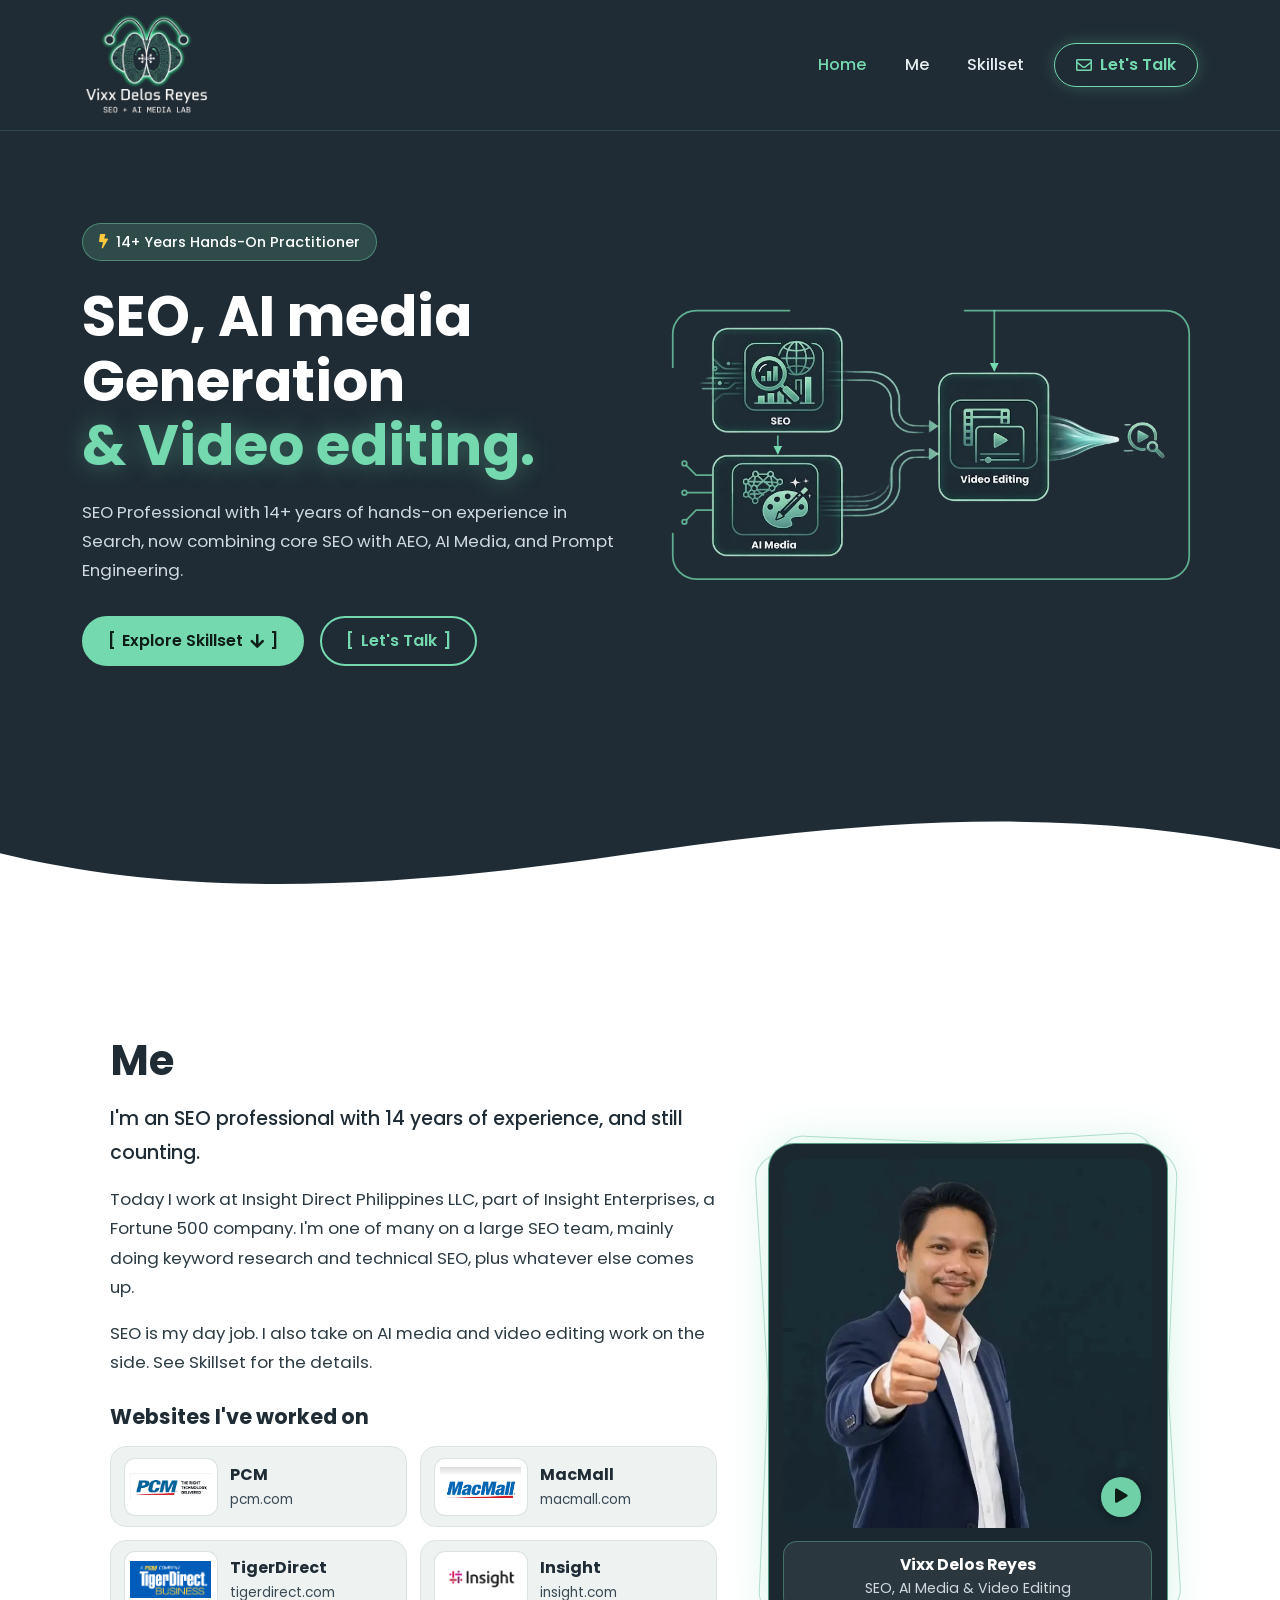
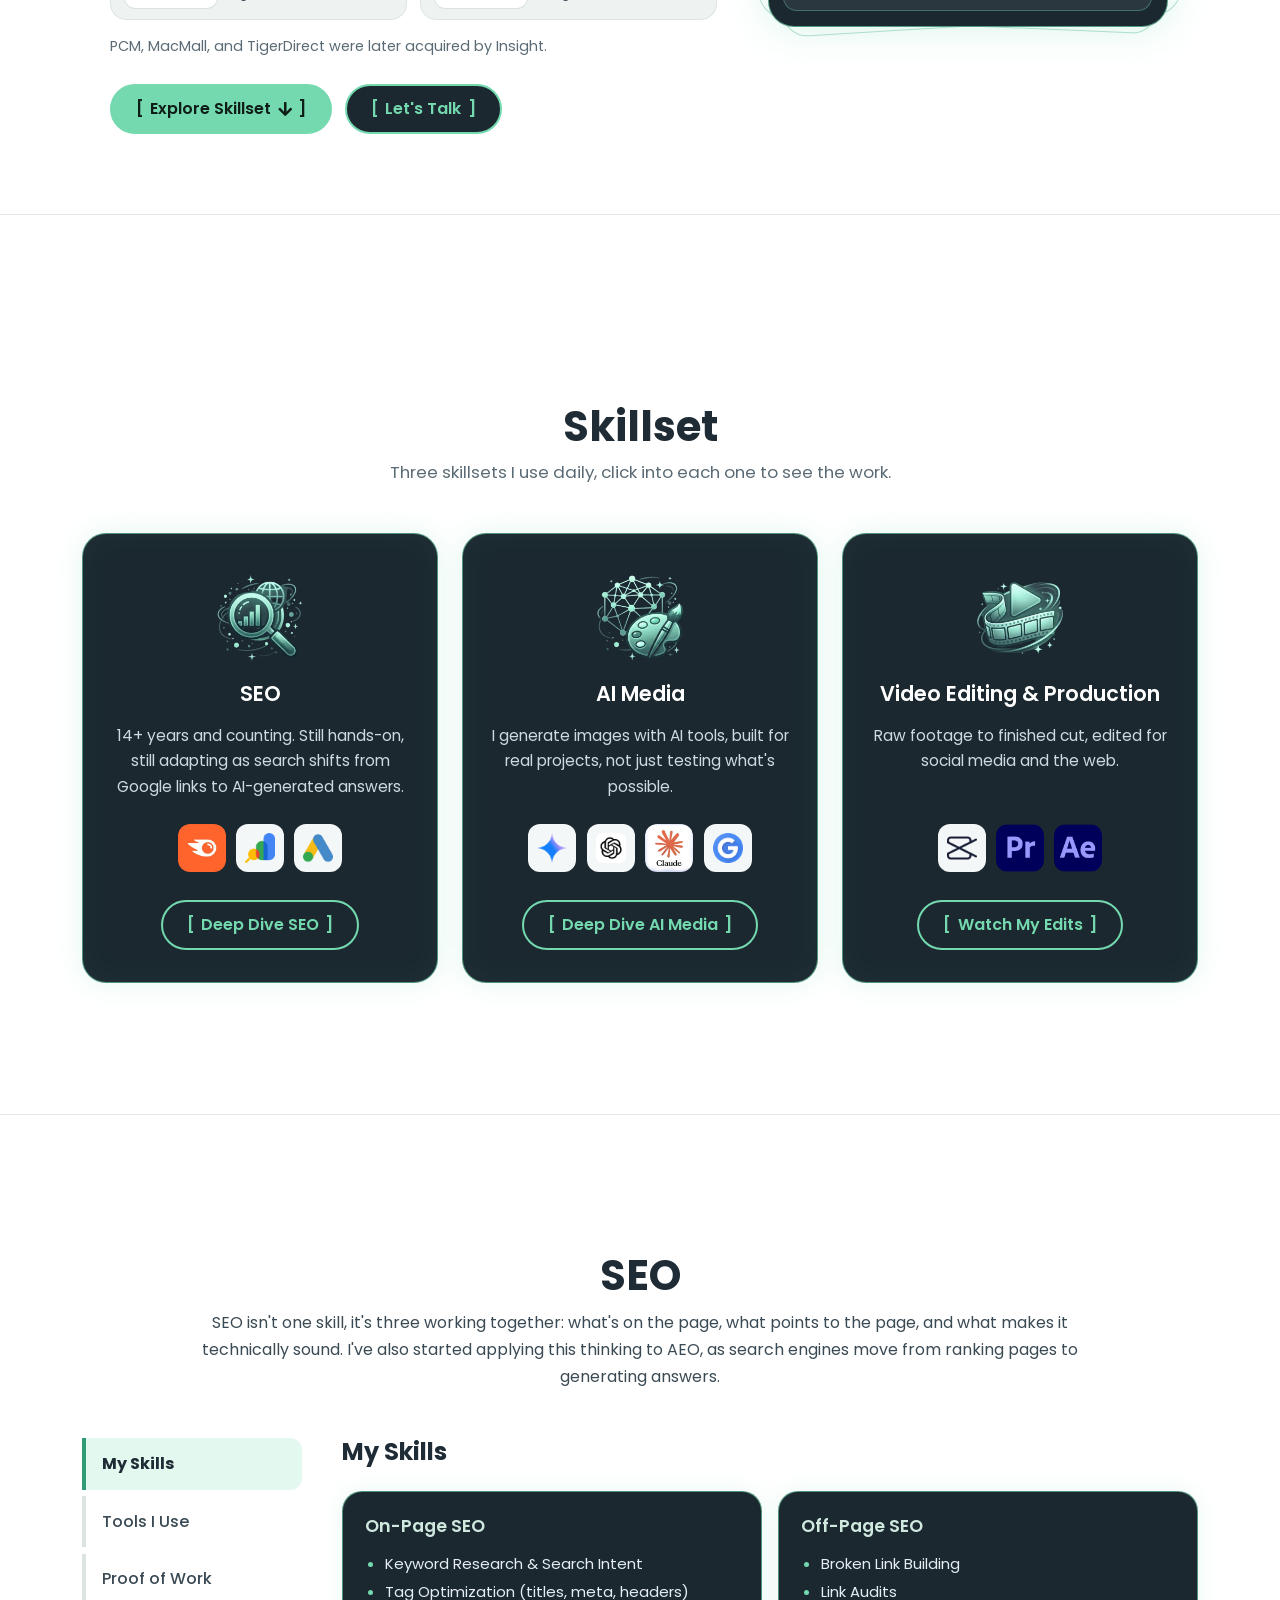
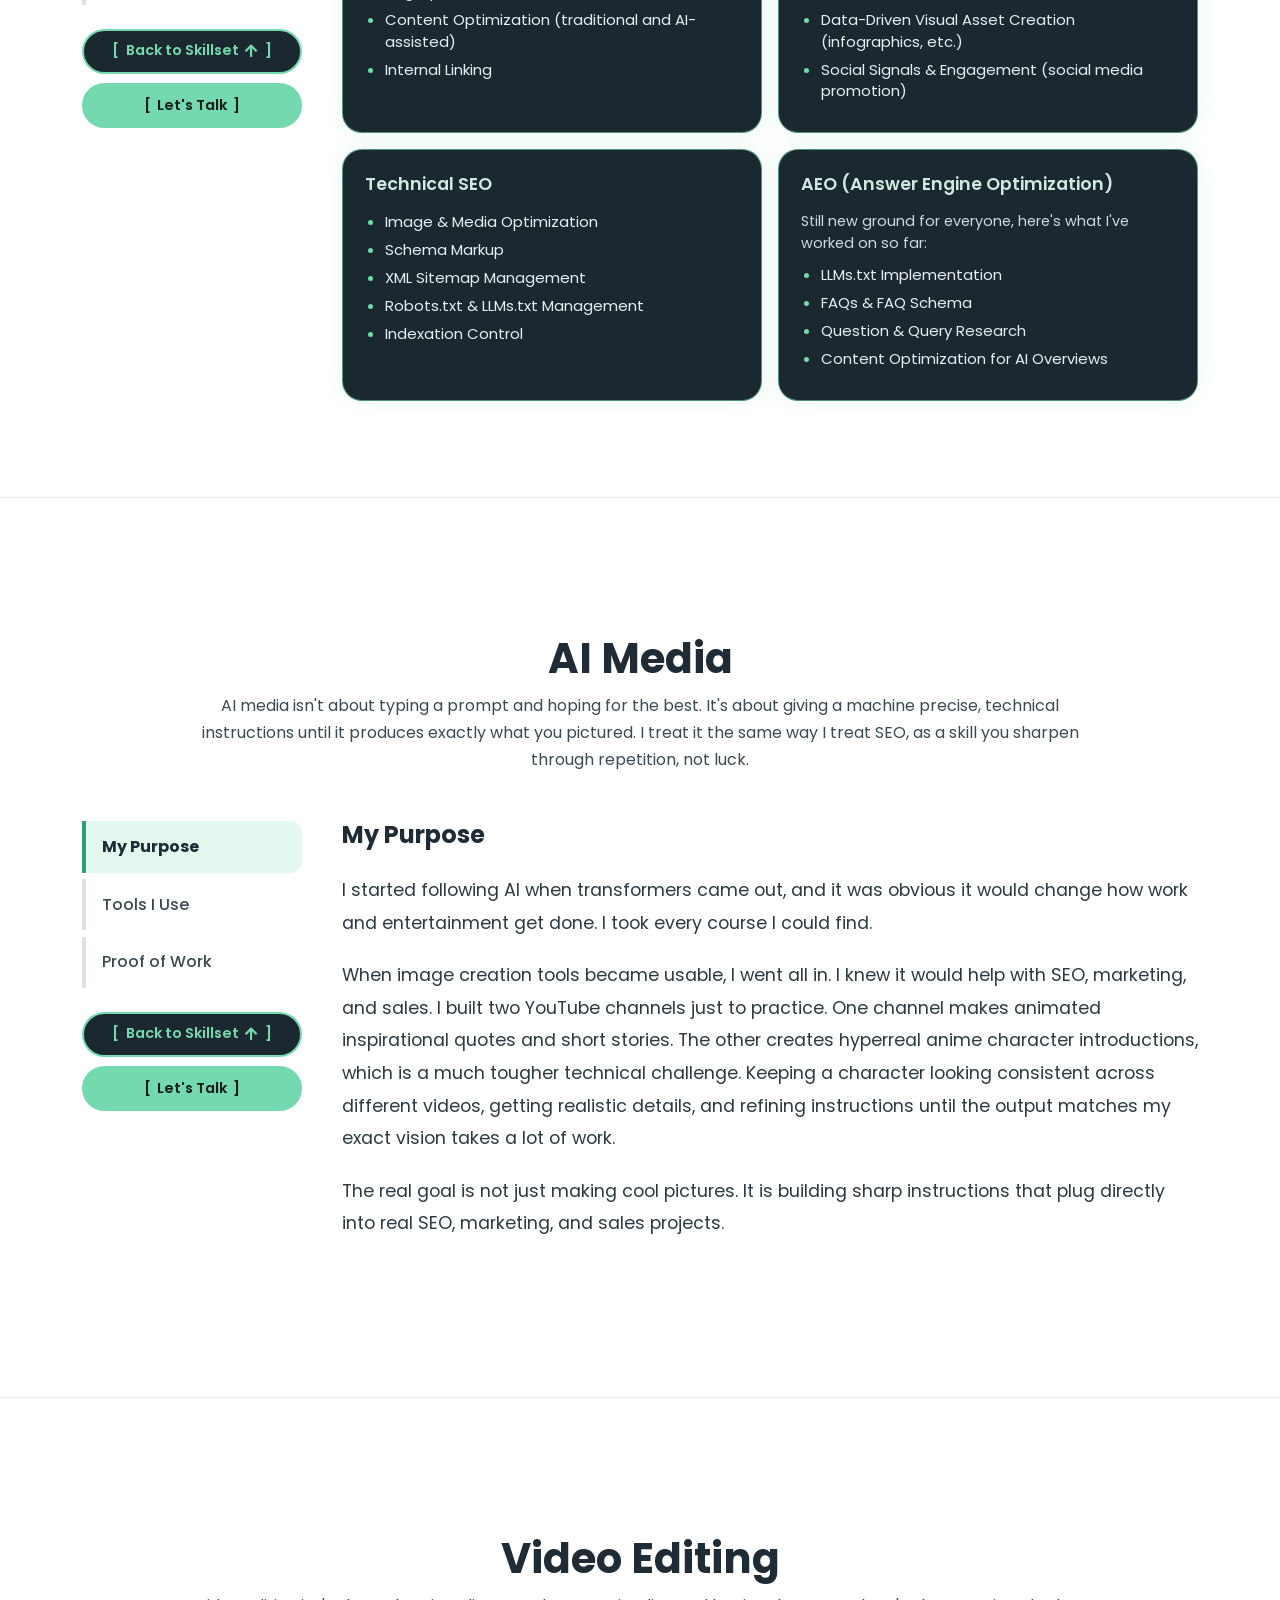
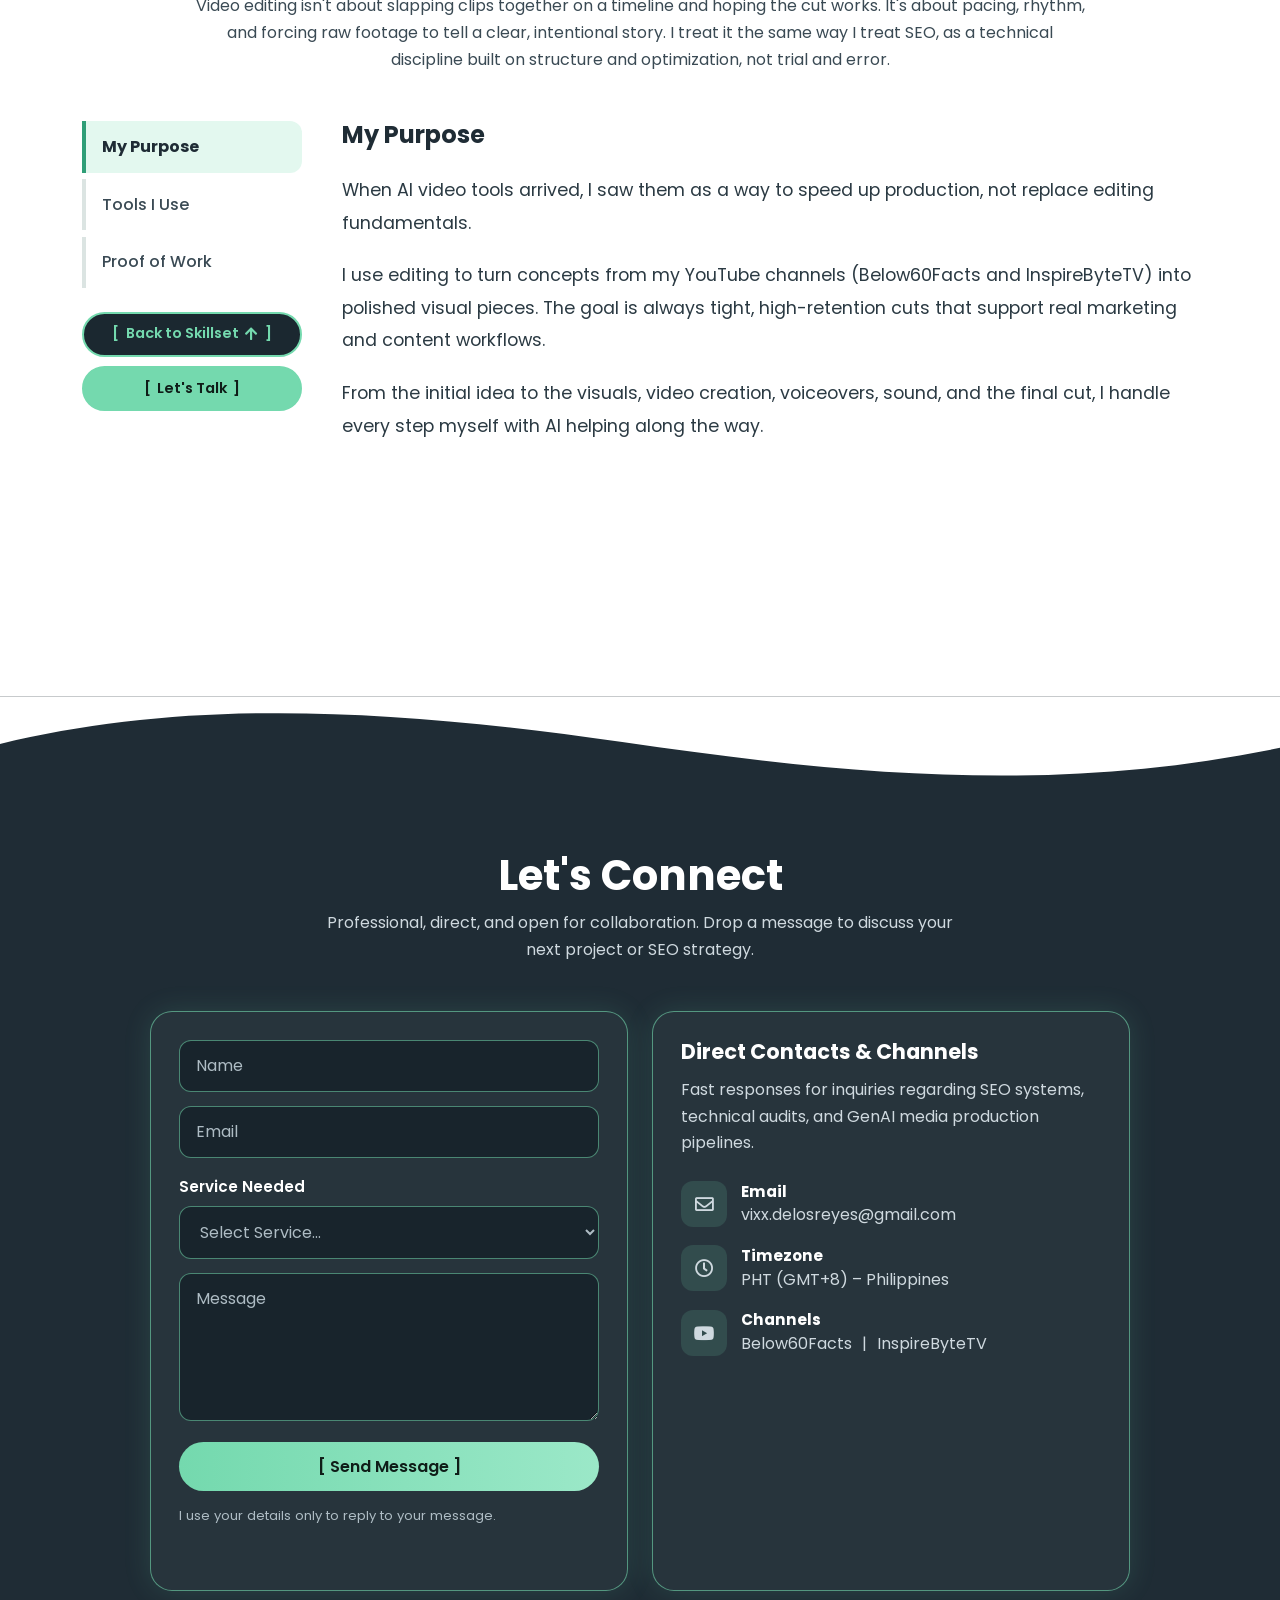
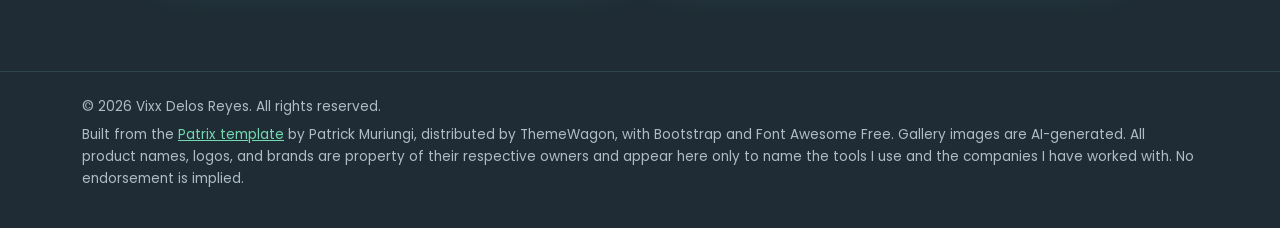
==== commit e6ee51e5: "Add files via upload" ====
--- a/index.html
+++ b/index.html
@@ -4,24 +4,24 @@
   <meta charset="UTF-8">
   <meta name="viewport" content="width=device-width, initial-scale=1">
   <title>Vixx Delos Reyes | SEO, AI Media &amp; Video Editing Portfolio</title>
-  <meta name="description" content="SEO professional with 14+ years of hands-on experience in Search, now combining core SEO with AEO, AI media generation, prompt engineering, and video editing.">
+  <meta name="description" content="Vixx Delos Reyes is an SEO professional with 14+ years of experience, also offering AI media and video editing.">
   <meta name="author" content="Vixx Delos Reyes">
   <meta name="theme-color" content="#1f2c35">
-  <!-- IMPORTANT: replace YOUR-USERNAME in the lines below (and in robots.txt and sitemap.xml) with your real GitHub username, or your own domain later. -->
-  <link rel="canonical" href="https://YOUR-USERNAME.github.io/">
+  <!-- Web address used by search engines and social sharing. If you move to your own domain later, change it here and in robots.txt and sitemap.xml. -->
+  <link rel="canonical" href="https://vixxdelosreyes.github.io/">
   <meta property="og:type" content="website">
   <meta property="og:site_name" content="Vixx Delos Reyes">
   <meta property="og:title" content="Vixx Delos Reyes | SEO, AI Media &amp; Video Editing Portfolio">
-  <meta property="og:description" content="SEO professional with 14+ years of hands-on experience in Search, now combining core SEO with AEO, AI media generation, prompt engineering, and video editing.">
-  <meta property="og:url" content="https://YOUR-USERNAME.github.io/">
-  <meta property="og:image" content="https://YOUR-USERNAME.github.io/images/og-image.jpg">
+  <meta property="og:description" content="Vixx Delos Reyes is an SEO professional with 14+ years of experience, also offering AI media and video editing.">
+  <meta property="og:url" content="https://vixxdelosreyes.github.io/">
+  <meta property="og:image" content="https://vixxdelosreyes.github.io/images/og-image.jpg">
   <meta property="og:image:width" content="1200">
   <meta property="og:image:height" content="630">
   <meta property="og:image:alt" content="Vixx Delos Reyes, SEO + AI Media Lab">
   <meta name="twitter:card" content="summary_large_image">
   <meta name="twitter:title" content="Vixx Delos Reyes | SEO, AI Media &amp; Video Editing Portfolio">
-  <meta name="twitter:description" content="SEO professional with 14+ years of hands-on experience in Search, now combining core SEO with AEO, AI media generation, prompt engineering, and video editing.">
-  <meta name="twitter:image" content="https://YOUR-USERNAME.github.io/images/og-image.jpg">
+  <meta name="twitter:description" content="Vixx Delos Reyes is an SEO professional with 14+ years of experience, also offering AI media and video editing.">
+  <meta name="twitter:image" content="https://vixxdelosreyes.github.io/images/og-image.jpg">
   <link rel="icon" href="favicon.ico" sizes="any">
   <link rel="icon" type="image/png" sizes="192x192" href="images/icon-192.png">
   <link rel="apple-touch-icon" href="images/apple-touch-icon.png">
@@ -31,10 +31,10 @@
     "@graph": [
       {
         "@type": "Person",
-        "@id": "https://YOUR-USERNAME.github.io/#vixx",
+        "@id": "https://vixxdelosreyes.github.io/#vixx",
         "name": "Vixx Delos Reyes",
-        "url": "https://YOUR-USERNAME.github.io/",
-        "image": "https://YOUR-USERNAME.github.io/images/og-image.jpg",
+        "url": "https://vixxdelosreyes.github.io/",
+        "image": "https://vixxdelosreyes.github.io/images/og-image.jpg",
         "jobTitle": "SEO Professional",
         "description": "SEO professional with 14+ years of hands-on experience in Search, now combining core SEO with AEO, AI media generation, prompt engineering, and video editing.",
         "knowsAbout": ["SEO", "Answer engine optimization (AEO)", "AI media generation", "Prompt engineering", "Video editing"],
@@ -43,8 +43,8 @@
       {
         "@type": "WebSite",
         "name": "Vixx Delos Reyes | SEO + AI Media Lab",
-        "url": "https://YOUR-USERNAME.github.io/",
-        "publisher": { "@id": "https://YOUR-USERNAME.github.io/#vixx" }
+        "url": "https://vixxdelosreyes.github.io/",
+        "publisher": { "@id": "https://vixxdelosreyes.github.io/#vixx" }
       }
     ]
   }
@@ -71,6 +71,7 @@
     <div class="collapse navbar-collapse justify-content-end" id="navbarNav">
       <ul class="navbar-nav align-items-lg-center">
         <li class="nav-item"><a class="nav-link" href="#home">Home</a></li>
+        <li class="nav-item"><a class="nav-link" href="#me">Me</a></li>
         <li class="nav-item"><a class="nav-link" href="#skillset">Skillset</a></li>
       </ul>
       <a href="#contact" class="btn-talk"><i class="far fa-envelope"></i> Let's Talk</a>
@@ -137,6 +138,49 @@
   </svg>
 </section>
 
+<!-- ===================== ME (ABOUT) ===================== -->
+<section id="me" class="me-section">
+  <div class="container">
+    <div class="me-grid">
+
+      <div class="me-text">
+        <h2 class="skillset-title">Me</h2>
+        <p class="me-lead">I'm an SEO professional with 14 years of experience, and still counting.</p>
+        <p>Today I work at Insight Direct Philippines LLC, part of Insight Enterprises, a Fortune 500 company. I'm one of many on a large SEO team, mainly doing keyword research and technical SEO, plus whatever else comes up.</p>
+        <p>SEO is my day job. I also take on AI media and video editing work on the side. See Skillset for the details.</p>
+
+        <h3 class="me-sub">Websites I've worked on</h3>
+        <ul class="me-sites">
+          <li><span class="me-logo"><img src="images/companies/pcm.webp" alt="PCM logo" loading="lazy"></span><div><strong>PCM</strong><span>pcm.com</span></div></li>
+          <li><span class="me-logo"><img src="images/companies/macmall.webp" alt="MacMall logo" loading="lazy"></span><div><strong>MacMall</strong><span>macmall.com</span></div></li>
+          <li><span class="me-logo"><img src="images/companies/tigerdirect.webp" alt="TigerDirect logo" loading="lazy"></span><div><strong>TigerDirect</strong><span>tigerdirect.com</span></div></li>
+          <li><span class="me-logo"><img src="images/companies/insight.webp" alt="Insight logo" loading="lazy"></span><div><strong>Insight</strong><span>insight.com</span></div></li>
+        </ul>
+        <p class="me-note">PCM, MacMall, and TigerDirect were later acquired by Insight.</p>
+
+        <div class="me-actions">
+          <a href="#skillset" class="btn-mint"><span aria-hidden="true">[</span> Explore Skillset <i class="fas fa-arrow-down"></i> <span aria-hidden="true">]</span></a>
+          <a href="#contact" class="btn-back"><span aria-hidden="true">[</span> Let's Talk <span aria-hidden="true">]</span></a>
+        </div>
+      </div>
+
+      <div class="me-card-wrap">
+        <figure class="me-card">
+          <!-- Short looping video. It plays only while this card is on screen, and goes back to the first frame when you scroll away. -->
+          <div class="me-video-wrap">
+            <video class="me-video" width="720" height="720" muted loop playsinline preload="none" poster="images/me-poster.webp" disablepictureinpicture aria-label="Vixx Delos Reyes giving a thumbs up, then showing cards reading SEO, AI Media, and Video Editing">
+              <source src="images/me-profile.mp4" type="video/mp4">
+            </video>
+            <button type="button" class="me-playpause" aria-label="Play video"><i class="fas fa-play" aria-hidden="true"></i></button>
+          </div>
+          <figcaption class="me-chip"><strong>Vixx Delos Reyes</strong><span>SEO, AI Media &amp; Video Editing</span></figcaption>
+        </figure>
+      </div>
+
+    </div>
+  </div>
+</section>
+
 <!-- ===================== SKILLSET ===================== -->
 <section id="skillset" class="skillset">
   <div class="container">
@@ -593,9 +637,7 @@
 
       <!-- Message form -->
       <div class="contact-card contact-form-card">
-        <!-- To send messages to your inbox for free: make a free form at formspree.io, then replace YOUR_FORM_ID below with your form's ID.
-             Until then, the button opens an email draft addressed to you instead. -->
-        <form id="contact-form" class="contact-form" data-endpoint="https://formspree.io/f/YOUR_FORM_ID" novalidate>
+        <form id="contact-form" class="contact-form" data-endpoint="https://formspree.io/f/mbgdoqev" novalidate>
           <label class="visually-hidden" for="cf-name">Name</label>
           <input type="text" id="cf-name" name="name" placeholder="Name" autocomplete="name" required>
 
@@ -633,7 +675,7 @@
           </li>
           <li>
             <span class="ci-icon"><i class="far fa-clock" aria-hidden="true"></i></span>
-            <div><strong>Timezone</strong><span>PST (GMT+8) &ndash; Philippines</span></div>
+            <div><strong>Timezone</strong><span>PHT (GMT+8) &ndash; Philippines</span></div>
           </li>
           <li>
             <span class="ci-icon"><i class="fab fa-youtube" aria-hidden="true"></i></span>
@@ -655,7 +697,7 @@
 <footer class="site-footer">
   <div class="container">
     <p>&copy; 2026 Vixx Delos Reyes. All rights reserved.</p>
-    <p>Built from the <a href="https://themewagon.com/themes/patrix-free-responsive-bootstrap-5-landing-page-template/" target="_blank" rel="noopener noreferrer">Patrix template</a> by Patrick Muriungi, distributed by ThemeWagon, with Bootstrap and Font Awesome Free. Gallery images are AI-generated. All product names, logos, and brands belong to their respective owners and appear here only to name the tools I use. No endorsement is implied.</p>
+    <p>Built from the <a href="https://themewagon.com/themes/patrix-free-responsive-bootstrap-5-landing-page-template/" target="_blank" rel="noopener noreferrer">Patrix template</a> by Patrick Muriungi, distributed by ThemeWagon, with Bootstrap and Font Awesome Free. Gallery images are AI-generated. All product names, logos, and brands are property of their respective owners and appear here only to name the tools I use and the companies I have worked with. No endorsement is implied.</p>
   </div>
 </footer>
 
@@ -879,7 +921,7 @@
   })();
 </script>
 <script>
-  // Contact form: sends through Formspree once you add your form ID. Until then it opens an email draft.
+  // Contact form: sends through Formspree.
   (function () {
     var form = document.getElementById('contact-form');
     if (!form) return;
@@ -891,20 +933,14 @@
       if (!form.checkValidity()) { form.reportValidity(); return; }
       var data = new FormData(form);
       if (data.get('_gotcha')) return;                      // a bot filled the hidden field
-      var endpoint = form.getAttribute('data-endpoint') || '';
-      if (endpoint.indexOf('YOUR_FORM_ID') === -1) {
-        say('Sending...');
-        fetch(endpoint, { method: 'POST', body: data, headers: { 'Accept': 'application/json' } })
-          .then(function (r) {
-            if (r.ok) { form.reset(); say('Thank you! Your message was sent.'); }
-            else { say('Sorry, that did not go through. Please email ' + TO + ' directly.', true); }
-          })
-          .catch(function () { say('Sorry, that did not go through. Please email ' + TO + ' directly.', true); });
-      } else {
-        var body = 'Name: ' + data.get('name') + '\nEmail: ' + data.get('email') + '\nService needed: ' + data.get('service') + '\n\n' + data.get('message');
-        window.location.href = 'mailto:' + TO + '?subject=' + encodeURIComponent('Portfolio inquiry: ' + data.get('service')) + '&body=' + encodeURIComponent(body);
-        say('Your email app should open with your message ready. Press send there.');
-      }
+      var endpoint = form.getAttribute('data-endpoint');
+      say('Sending...');
+      fetch(endpoint, { method: 'POST', body: data, headers: { 'Accept': 'application/json' } })
+        .then(function (r) {
+          if (r.ok) { form.reset(); say('Thank you! Your message was sent.'); }
+          else { say('Sorry, that did not go through. Please email ' + TO + ' directly.', true); }
+        })
+        .catch(function () { say('Sorry, that did not go through. Please email ' + TO + ' directly.', true); });
     });
   })();
 </script>
@@ -927,5 +963,49 @@
     });
   });
 </script>
+<script>
+  // "Me" video: plays only while its card is on screen, resets to the first frame when you leave,
+  // and has a visible pause/play button. Visitors who asked for less motion see only the poster.
+  (function () {
+    var video = document.querySelector('.me-video');
+    var card = document.querySelector('.me-card');
+    var btn = document.querySelector('.me-playpause');
+    if (!video || !card || !btn) return;
+    var reduce = window.matchMedia('(prefers-reduced-motion: reduce)').matches;
+    var onScreen = false;
+    var userPaused = false;                      // true after the visitor presses pause
+    var icon = btn.querySelector('i');
+    function show(playing) {
+      btn.setAttribute('aria-label', playing ? 'Pause video' : 'Play video');
+      icon.className = playing ? 'fas fa-pause' : 'fas fa-play';
+    }
+    function start() {
+      var p = video.play();
+      if (p && p.catch) p.catch(function () {});
+    }
+    function stop() {
+      video.pause();
+      try { video.currentTime = 0; } catch (e) {}
+    }
+    video.addEventListener('play', function () { show(true); });
+    video.addEventListener('pause', function () { show(false); });
+    if (reduce) { btn.hidden = true; return; }   // poster only, no motion
+    btn.addEventListener('click', function () {
+      if (video.paused) { userPaused = false; start(); }
+      else { userPaused = true; video.pause(); }
+    });
+    if ('IntersectionObserver' in window) {
+      new IntersectionObserver(function (entries) {
+        entries.forEach(function (e) {
+          onScreen = e.isIntersecting;
+          if (onScreen && !document.hidden && !userPaused) start(); else if (!onScreen) stop();
+        });
+      }, { threshold: 0.5 }).observe(card);
+    }
+    document.addEventListener('visibilitychange', function () {
+      if (document.hidden) video.pause(); else if (onScreen && !userPaused) start();
+    });
+  })();
+</script>
 </body>
 </html>
--- a/assets/css/custom.css
+++ b/assets/css/custom.css
@@ -15,7 +15,7 @@
    Each one is at least a full screen tall, so the next section never peeks in.
    The top padding keeps the content clear of the fixed menu bar. */
 section[id] { scroll-margin-top: 0; }
-.skillset, .seo-section, .placeholder-section {
+.skillset, .seo-section, .placeholder-section, .me-section {
   min-height: 100vh; min-height: 100svh; padding-top: 8.5rem;
 }
 
@@ -106,6 +106,55 @@
 
 .hero-wave { display: block; width: 100%; height: clamp(60px, 9vw, 120px); margin-bottom: -1px; }
 
+/* ---------- Me (About) ---------- */
+.me-section { background: #fff; color: var(--bg); padding-bottom: 5rem; display: flex; flex-direction: column; justify-content: center; }
+.me-section > .container { width: 100%; }
+.me-section { overflow-x: hidden; overflow-x: clip; }  /* the tilted outline layers behind the photo card must not widen the page on small phones */
+.skillset { border-top: 1px solid #e3eae8; }
+.me-grid { display: grid; grid-template-columns: minmax(0, 1.2fr) minmax(0, 0.8fr); gap: 3rem; align-items: center; max-width: 1060px; margin: 0 auto; }
+.me-text .skillset-title { margin-bottom: 1rem; }
+.me-text p { font-size: 1.05rem; line-height: 1.75; color: #2b3a43; margin-bottom: 1rem; }
+.me-text .me-lead { font-size: 1.2rem; font-weight: 500; color: var(--bg); }
+.me-sub { font-size: 1.3rem; font-weight: 700; text-transform: none; margin: 1.75rem 0 1rem; }
+.me-sites { list-style: none; padding: 0; margin: 0 0 0.9rem; display: grid; grid-template-columns: repeat(2, minmax(0, 1fr)); gap: 0.8rem; }
+.me-sites li { display: flex; align-items: center; gap: 0.85rem; padding: 0.7rem 0.85rem; background: #eef2f1; border: 1px solid #dbe4e2; border-radius: 16px; }
+.me-logo { flex: none; width: 92px; height: 56px; display: flex; align-items: center; justify-content: center; padding: 0.35rem; background: #fff; border-radius: 10px; box-shadow: 0 0 0 1px #dbe4e2; }
+.me-logo img { max-width: 100%; max-height: 100%; width: auto; height: auto; }
+.me-sites strong { display: block; font-size: 1rem; }
+.me-sites span { color: #3a4a54; font-size: 0.85rem; word-break: break-word; }
+.me-text .me-note { font-size: 0.9rem; color: #5b6b75; }
+.me-actions { display: flex; flex-wrap: wrap; gap: 0.8rem; margin-top: 1.5rem; }
+
+.me-card-wrap { position: relative; width: 100%; max-width: 400px; margin: 0 auto; }
+.me-card-wrap::before, .me-card-wrap::after { content: ""; position: absolute; inset: 0; border: 1.5px solid rgba(47, 158, 119, 0.35); border-radius: 26px; }
+.me-card-wrap::before { transform: rotate(-3.5deg); }
+.me-card-wrap::after { transform: rotate(2.5deg); }
+.me-card {
+  position: relative; z-index: 1; margin: 0; padding: 0.9rem;
+  background: #1b2830; border: 1.5px solid rgba(116, 217, 174, 0.65); border-radius: 26px;
+  box-shadow: 0 0 40px rgba(116, 217, 174, 0.3);
+}
+.me-video-wrap { position: relative; }
+.me-playpause {
+  position: absolute; right: 0.7rem; bottom: 0.7rem; width: 40px; height: 40px; display: grid; place-items: center;
+  border: 0; border-radius: 50%; cursor: pointer; font-size: 0.9rem; color: #0f1d18;
+  background: rgba(116, 217, 174, 0.95); box-shadow: 0 2px 10px rgba(0, 0, 0, 0.35);
+}
+.me-playpause[hidden] { display: none; }
+.me-playpause:hover { background: #8ae6c0; }
+.me-playpause:focus-visible { outline: 3px solid #fff; outline-offset: 2px; }
+.me-video { display: block; width: 100%; height: auto; aspect-ratio: 1 / 1; object-fit: cover; border-radius: 18px; background: #12191d; }
+.me-chip {
+  display: flex; flex-direction: column; align-items: center; gap: 0.1rem; margin-top: 0.8rem; padding: 0.7rem 1rem;
+  text-align: center; color: #fff; background: rgba(255, 255, 255, 0.07);
+  border: 1px solid rgba(116, 217, 174, 0.35); border-radius: 14px;
+}
+.me-chip strong { font-size: 0.98rem; }
+.me-chip span { font-size: 0.88rem; color: var(--text-muted); }
+
+@media (max-width: 991.98px) { .me-grid { grid-template-columns: minmax(0, 1fr); gap: 2.5rem; } .me-card-wrap { max-width: 340px; } }
+@media (max-width: 575.98px) { .me-sites { grid-template-columns: minmax(0, 1fr); } }
+
 /* ---------- Skillset ---------- */
 .skillset { background: #fff; padding-bottom: 5rem; color: var(--bg); display: flex; flex-direction: column; justify-content: center; }
 .skillset > .container { width: 100%; }
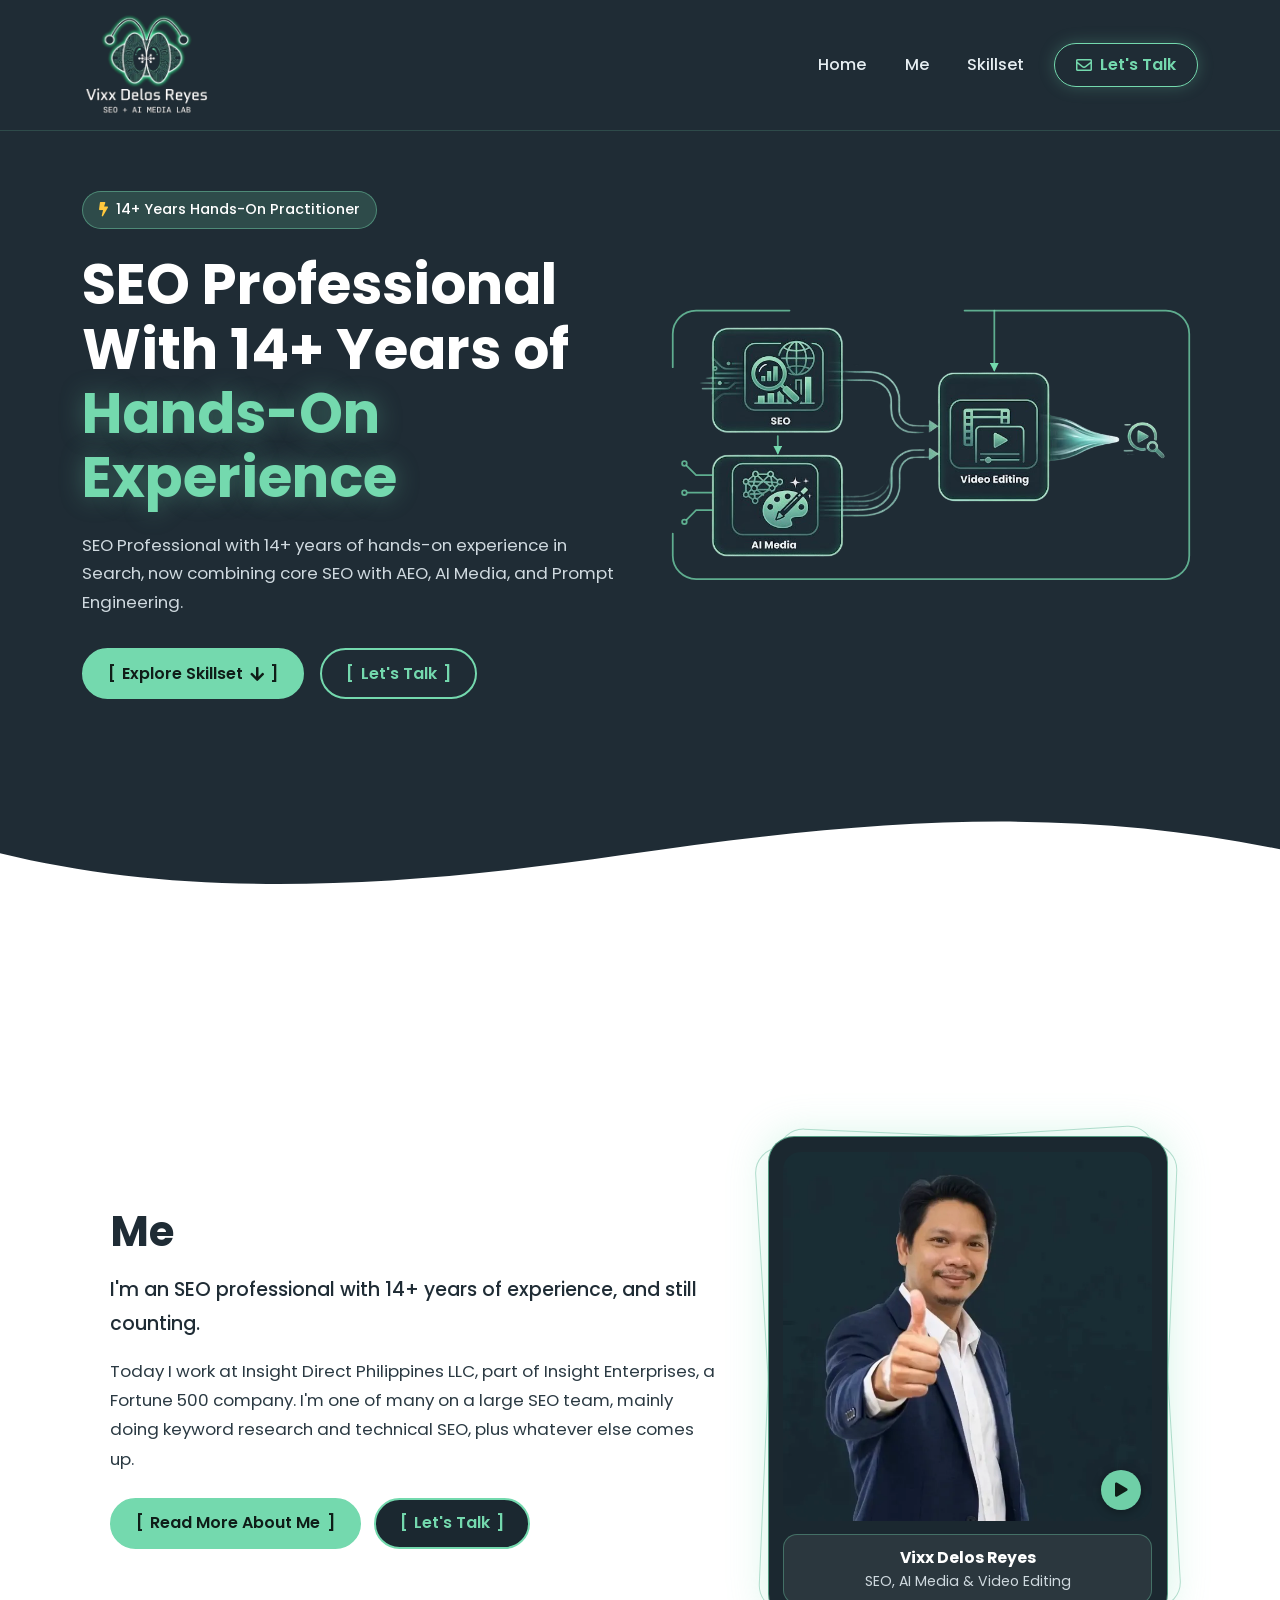
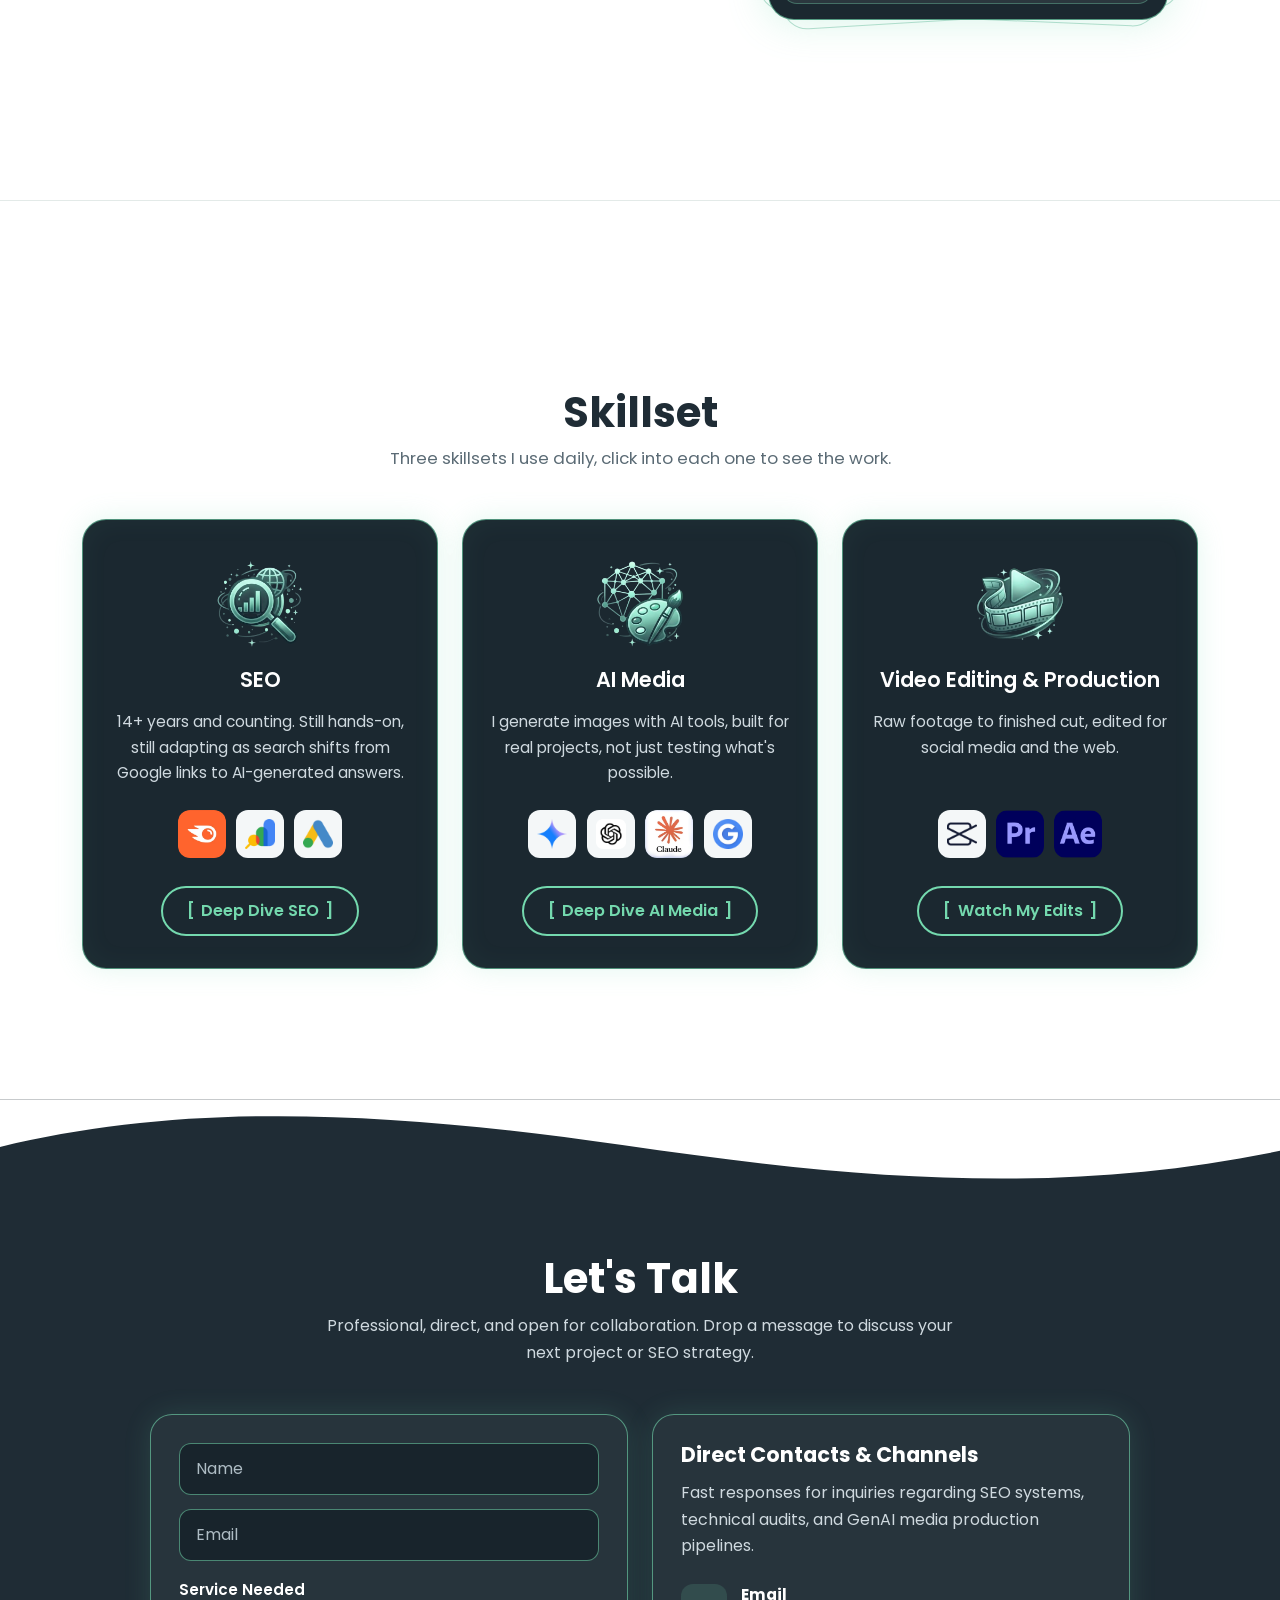
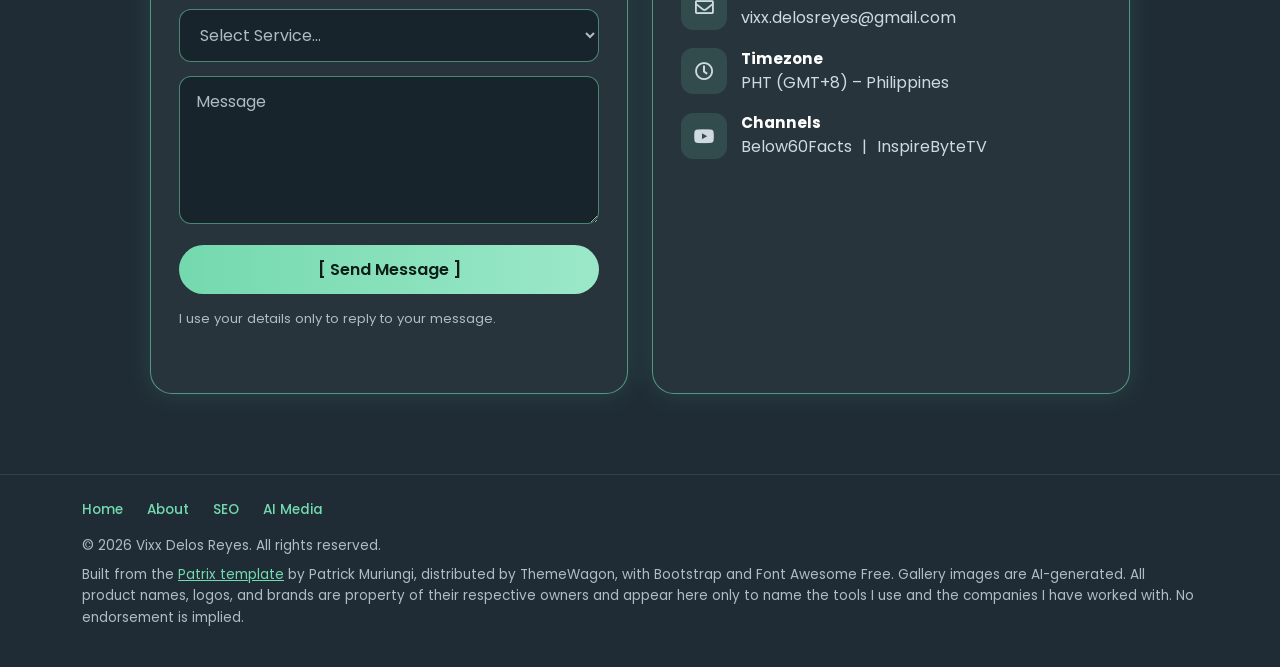
==== commit 94a8979e: "Add files via upload Add new pages, titles and sitemap" ====
--- a/index.html
+++ b/index.html
@@ -3,24 +3,24 @@
 <head>
   <meta charset="UTF-8">
   <meta name="viewport" content="width=device-width, initial-scale=1">
-  <title>Vixx Delos Reyes | SEO, AI Media &amp; Video Editing Portfolio</title>
-  <meta name="description" content="Vixx Delos Reyes is an SEO professional with 14+ years of experience, also offering AI media and video editing.">
+  <title>Vixx Delos Reyes | SEO (14+ Years) and AI Media</title>
+  <meta name="description" content="Vixx Delos Reyes is an SEO professional with 14+ years of hands-on experience in keyword research, technical SEO, AEO and AI media.">
   <meta name="author" content="Vixx Delos Reyes">
   <meta name="theme-color" content="#1f2c35">
   <!-- Web address used by search engines and social sharing. If you move to your own domain later, change it here and in robots.txt and sitemap.xml. -->
   <link rel="canonical" href="https://vixxdelosreyes.github.io/">
   <meta property="og:type" content="website">
   <meta property="og:site_name" content="Vixx Delos Reyes">
-  <meta property="og:title" content="Vixx Delos Reyes | SEO, AI Media &amp; Video Editing Portfolio">
-  <meta property="og:description" content="Vixx Delos Reyes is an SEO professional with 14+ years of experience, also offering AI media and video editing.">
+  <meta property="og:title" content="Vixx Delos Reyes | SEO (14+ Years) and AI Media">
+  <meta property="og:description" content="Vixx Delos Reyes is an SEO professional with 14+ years of hands-on experience in keyword research, technical SEO, AEO and AI media.">
   <meta property="og:url" content="https://vixxdelosreyes.github.io/">
   <meta property="og:image" content="https://vixxdelosreyes.github.io/images/og-image.jpg">
   <meta property="og:image:width" content="1200">
   <meta property="og:image:height" content="630">
   <meta property="og:image:alt" content="Vixx Delos Reyes, SEO + AI Media Lab">
   <meta name="twitter:card" content="summary_large_image">
-  <meta name="twitter:title" content="Vixx Delos Reyes | SEO, AI Media &amp; Video Editing Portfolio">
-  <meta name="twitter:description" content="Vixx Delos Reyes is an SEO professional with 14+ years of experience, also offering AI media and video editing.">
+  <meta name="twitter:title" content="Vixx Delos Reyes | SEO (14+ Years) and AI Media">
+  <meta name="twitter:description" content="Vixx Delos Reyes is an SEO professional with 14+ years of hands-on experience in keyword research, technical SEO, AEO and AI media.">
   <meta name="twitter:image" content="https://vixxdelosreyes.github.io/images/og-image.jpg">
   <link rel="icon" href="favicon.ico" sizes="any">
   <link rel="icon" type="image/png" sizes="192x192" href="images/icon-192.png">
@@ -36,8 +36,8 @@
         "url": "https://vixxdelosreyes.github.io/",
         "image": "https://vixxdelosreyes.github.io/images/og-image.jpg",
         "jobTitle": "SEO Professional",
-        "description": "SEO professional with 14+ years of hands-on experience in Search, now combining core SEO with AEO, AI media generation, prompt engineering, and video editing.",
-        "knowsAbout": ["SEO", "Answer engine optimization (AEO)", "AI media generation", "Prompt engineering", "Video editing"],
+        "description": "SEO professional with 14+ years of hands-on experience in Search, now combining core SEO with AEO, AI media generation, and prompt engineering.",
+        "knowsAbout": ["SEO", "Answer engine optimization (AEO)", "AI media generation", "Prompt engineering"],
         "sameAs": ["https://www.youtube.com/@Below60Facts", "https://www.youtube.com/@InspireByteTV"]
       },
       {
@@ -57,12 +57,12 @@
   <!-- Your own changes live in this file. It loads last so it wins over the template. -->
   <link rel="stylesheet" href="assets/css/custom.css">
 </head>
-<body data-bs-spy="scroll" data-bs-target="#navbarNav" data-bs-offset="120">
+<body>
 
 <!-- ===================== NAVBAR ===================== -->
 <nav class="navbar navbar-expand-lg navbar-dark menu fixed-top">
   <div class="container">
-    <a class="navbar-brand" href="#home">
+    <a class="navbar-brand" href="/">
       <img src="images/logo.jpg" alt="Vixx Delos Reyes, SEO + AI Media Lab" class="nav-logo">
     </a>
     <button class="navbar-toggler" type="button" data-bs-toggle="collapse" data-bs-target="#navbarNav" aria-controls="navbarNav" aria-expanded="false" aria-label="Toggle navigation">
@@ -70,11 +70,11 @@
     </button>
     <div class="collapse navbar-collapse justify-content-end" id="navbarNav">
       <ul class="navbar-nav align-items-lg-center">
-        <li class="nav-item"><a class="nav-link" href="#home">Home</a></li>
-        <li class="nav-item"><a class="nav-link" href="#me">Me</a></li>
-        <li class="nav-item"><a class="nav-link" href="#skillset">Skillset</a></li>
+        <li class="nav-item"><a class="nav-link" href="/">Home</a></li>
+        <li class="nav-item"><a class="nav-link" href="/about/">Me</a></li>
+        <li class="nav-item"><a class="nav-link" href="/#skillset">Skillset</a></li>
       </ul>
-      <a href="#contact" class="btn-talk"><i class="far fa-envelope"></i> Let's Talk</a>
+      <a href="/#contact" class="btn-talk"><i class="far fa-envelope"></i> Let's Talk</a>
     </div>
   </div>
 </nav>
@@ -87,15 +87,15 @@
       <div class="col-lg-6">
         <span class="hero-badge"><i class="fas fa-bolt"></i> 14+ Years Hands-On Practitioner</span>
         <h1 class="hero-title">
-          SEO, AI media Generation
-          <span class="accent">&amp; Video editing.</span>
+          SEO Professional With 14+ Years of
+          <span class="accent">Hands-On Experience</span>
         </h1>
         <p class="hero-lead">
           SEO Professional with 14+ years of hands-on experience in Search, now combining core SEO with AEO, AI Media, and Prompt Engineering.
         </p>
         <div class="d-flex flex-wrap gap-3">
-          <a href="#skillset" class="btn-mint"><span aria-hidden="true">[</span> Explore Skillset <i class="fas fa-arrow-down"></i> <span aria-hidden="true">]</span></a>
-          <a href="#contact" class="btn-ghost"><span aria-hidden="true">[</span> Let's Talk <span aria-hidden="true">]</span></a>
+          <a href="/#skillset" class="btn-mint"><span aria-hidden="true">[</span> Explore Skillset <i class="fas fa-arrow-down"></i> <span aria-hidden="true">]</span></a>
+          <a href="/#contact" class="btn-ghost"><span aria-hidden="true">[</span> Let's Talk <span aria-hidden="true">]</span></a>
         </div>
       </div>
 
@@ -138,29 +138,19 @@
   </svg>
 </section>
 
-<!-- ===================== ME (ABOUT) ===================== -->
+<!-- ===================== ME (SHORT TEASER, full text is on /about/) ===================== -->
 <section id="me" class="me-section">
   <div class="container">
     <div class="me-grid">
 
       <div class="me-text">
         <h2 class="skillset-title">Me</h2>
-        <p class="me-lead">I'm an SEO professional with 14 years of experience, and still counting.</p>
+        <p class="me-lead">I'm an SEO professional with 14+ years of experience, and still counting.</p>
         <p>Today I work at Insight Direct Philippines LLC, part of Insight Enterprises, a Fortune 500 company. I'm one of many on a large SEO team, mainly doing keyword research and technical SEO, plus whatever else comes up.</p>
-        <p>SEO is my day job. I also take on AI media and video editing work on the side. See Skillset for the details.</p>
-
-        <h3 class="me-sub">Websites I've worked on</h3>
-        <ul class="me-sites">
-          <li><span class="me-logo"><img src="images/companies/pcm.webp" alt="PCM logo" loading="lazy"></span><div><strong>PCM</strong><span>pcm.com</span></div></li>
-          <li><span class="me-logo"><img src="images/companies/macmall.webp" alt="MacMall logo" loading="lazy"></span><div><strong>MacMall</strong><span>macmall.com</span></div></li>
-          <li><span class="me-logo"><img src="images/companies/tigerdirect.webp" alt="TigerDirect logo" loading="lazy"></span><div><strong>TigerDirect</strong><span>tigerdirect.com</span></div></li>
-          <li><span class="me-logo"><img src="images/companies/insight.webp" alt="Insight logo" loading="lazy"></span><div><strong>Insight</strong><span>insight.com</span></div></li>
-        </ul>
-        <p class="me-note">PCM, MacMall, and TigerDirect were later acquired by Insight.</p>
 
         <div class="me-actions">
-          <a href="#skillset" class="btn-mint"><span aria-hidden="true">[</span> Explore Skillset <i class="fas fa-arrow-down"></i> <span aria-hidden="true">]</span></a>
-          <a href="#contact" class="btn-back"><span aria-hidden="true">[</span> Let's Talk <span aria-hidden="true">]</span></a>
+          <a href="/about/" class="btn-mint"><span aria-hidden="true">[</span> Read More About Me <span aria-hidden="true">]</span></a>
+          <a href="/#contact" class="btn-back"><span aria-hidden="true">[</span> Let's Talk <span aria-hidden="true">]</span></a>
         </div>
       </div>
 
@@ -195,7 +185,7 @@
       <div class="col-lg-4">
         <article class="skill-card">
           <img src="images/icon-seo.png" alt="" class="skill-icon">
-          <h3 class="skill-name">SEO</h3>
+          <p class="skill-name">SEO</p>
           <p class="skill-text">14+ years and counting. Still hands-on, still adapting as search shifts from Google links to AI-generated answers.</p>
           <!-- Tools row. Logo tiles live in images/tools/. A tool without a logo file yet can be a text tile: <li class="tool-tile text">Name</li> -->
           <ul class="tool-pills" aria-label="Tools I use">
@@ -203,7 +193,7 @@
             <li class="tool-tile light"><img src="images/tools/search-console.webp" alt="Google Search Console" title="Google Search Console" width="48" height="48"></li>
             <li class="tool-tile light"><img src="images/tools/keyword-planner.webp" alt="Google Keyword Planner" title="Google Keyword Planner" width="48" height="48"></li>
           </ul>
-          <a href="#seo" class="btn-ghost skill-btn"><span aria-hidden="true">[</span> Deep Dive SEO <span aria-hidden="true">]</span></a>
+          <a href="/seo/" class="btn-ghost skill-btn"><span aria-hidden="true">[</span> Deep Dive SEO <span aria-hidden="true">]</span></a>
         </article>
       </div>
 
@@ -211,7 +201,7 @@
       <div class="col-lg-4">
         <article class="skill-card">
           <img src="images/icon-ai-media.png" alt="" class="skill-icon">
-          <h3 class="skill-name">AI Media</h3>
+          <p class="skill-name">AI Media</p>
           <p class="skill-text">I generate images with AI tools, built for real projects, not just testing what's possible.</p>
           <ul class="tool-pills" aria-label="Tools I use">
             <li class="tool-tile light"><img src="images/tools/gemini.webp" alt="Gemini" title="Gemini" width="48" height="48"></li>
@@ -219,7 +209,7 @@
             <li class="tool-tile"><img src="images/tools/claude.webp" alt="Claude" title="Claude" width="48" height="48"></li>
             <li class="tool-tile light"><img src="images/tools/google-veo.webp" alt="Google Veo" title="Google Veo" width="48" height="48"></li>
           </ul>
-          <a href="#ai-media" class="btn-ghost skill-btn"><span aria-hidden="true">[</span> Deep Dive AI Media <span aria-hidden="true">]</span></a>
+          <a href="/ai-media/" class="btn-ghost skill-btn"><span aria-hidden="true">[</span> Deep Dive AI Media <span aria-hidden="true">]</span></a>
         </article>
       </div>
 
@@ -227,393 +217,15 @@
       <div class="col-lg-4">
         <article class="skill-card">
           <img src="images/icon-video.png" alt="" class="skill-icon">
-          <h3 class="skill-name">Video Editing &amp; Production</h3>
+          <p class="skill-name">Video Editing &amp; Production</p>
           <p class="skill-text">Raw footage to finished cut, edited for social media and the web.</p>
           <ul class="tool-pills" aria-label="Tools I use">
             <li class="tool-tile light"><img src="images/tools/capcut.webp" alt="CapCut" title="CapCut" width="48" height="48"></li>
             <li class="tool-tile"><img src="images/tools/premiere-pro.webp" alt="Premiere Pro" title="Premiere Pro" width="48" height="48"></li>
             <li class="tool-tile"><img src="images/tools/after-effects.webp" alt="After Effects" title="After Effects" width="48" height="48"></li>
           </ul>
-          <a href="#video-editing" class="btn-ghost skill-btn"><span aria-hidden="true">[</span> Watch My Edits <span aria-hidden="true">]</span></a>
+          <a href="/video-editing/" class="btn-ghost skill-btn"><span aria-hidden="true">[</span> Watch My Edits <span aria-hidden="true">]</span></a>
         </article>
-      </div>
-
-    </div>
-  </div>
-</section>
-
-<!-- ===================== DETAIL SECTIONS (placeholders, built next) ===================== -->
-<section id="seo" class="seo-section">
-  <div class="container">
-    <div class="text-center mb-5">
-      <h2 class="skillset-title">SEO</h2>
-      <p class="seo-intro">SEO isn't one skill, it's three working together: what's on the page, what points to the page, and what makes it technically sound. I've also started applying this thinking to AEO, as search engines move from ranking pages to generating answers.</p>
-    </div>
-
-    <div class="seo-layout">
-
-      <div class="seo-menu" role="tablist" aria-label="SEO sections" aria-orientation="vertical">
-        <button type="button" role="tab" class="seo-tab active" id="tab-skills" aria-controls="panel-skills" aria-selected="true">My Skills</button>
-        <button type="button" role="tab" class="seo-tab" id="tab-tools" aria-controls="panel-tools" aria-selected="false" tabindex="-1">Tools I Use</button>
-        <button type="button" role="tab" class="seo-tab" id="tab-proof" aria-controls="panel-proof" aria-selected="false" tabindex="-1">Proof of Work</button>
-      </div>
-
-      <div class="seo-panels">
-        <!-- All three panels stay in the page code. CSS only hides the ones not selected. -->
-        <div role="tabpanel" class="seo-panel active" id="panel-skills" aria-labelledby="tab-skills">
-          <h3 class="panel-title">My Skills</h3>
-          <div class="row g-3">
-      <div class="col-md-6"><article class="pillar-card">
-        <h3>On-Page SEO</h3>
-        
-        <ul><li>Keyword Research &amp; Search Intent</li><li>Tag Optimization (titles, meta, headers)</li><li>Content Optimization (traditional and AI-assisted)</li><li>Internal Linking</li></ul>
-      </article></div>
-      <div class="col-md-6"><article class="pillar-card">
-        <h3>Off-Page SEO</h3>
-        
-        <ul><li>Broken Link Building</li><li>Link Audits</li><li>Data-Driven Visual Asset Creation (infographics, etc.)</li><li>Social Signals &amp; Engagement (social media promotion)</li></ul>
-      </article></div>
-      <div class="col-md-6"><article class="pillar-card">
-        <h3>Technical SEO</h3>
-        
-        <ul><li>Image &amp; Media Optimization</li><li>Schema Markup</li><li>XML Sitemap Management</li><li>Robots.txt &amp; LLMs.txt Management</li><li>Indexation Control</li></ul>
-      </article></div>
-      <div class="col-md-6"><article class="pillar-card">
-        <h3>AEO (Answer Engine Optimization)</h3>
-        <p class="pillar-intro">Still new ground for everyone, here's what I've worked on so far:</p>
-        <ul><li>LLMs.txt Implementation</li><li>FAQs &amp; FAQ Schema</li><li>Question &amp; Query Research</li><li>Content Optimization for AI Overviews</li></ul>
-      </article></div>
-          </div>
-        </div>
-
-        <div role="tabpanel" class="seo-panel" id="panel-tools" aria-labelledby="tab-tools">
-          <h3 class="panel-title">Tools I Use</h3>
-          <!-- A dashed tile means the logo file is not added yet. Replace the dashed tile with: <span class="tool-tile"><img src="images/tools/name.webp" alt="" width="56" height="56"></span> -->
-          <div class="tool-groups">
-        <div class="tool-group"><h4>Research &amp; Discovery</h4><ul class="tool-row"><li class="tool-item"><span class="tool-tile"><img src="images/tools/semrush.webp" alt="" width="56" height="56"></span><span class="tool-name">SEMrush</span></li><li class="tool-item"><span class="tool-tile light"><img src="images/tools/keyword-planner.webp" alt="" width="56" height="56"></span><span class="tool-name">Google Keyword Planner</span></li><li class="tool-item"><span class="tool-tile light"><img src="images/tools/google-trends.webp" alt="" width="56" height="56"></span><span class="tool-name">Google Trends</span></li><li class="tool-item"><span class="tool-tile"><img src="images/tools/ubersuggest.webp" alt="" width="56" height="56"></span><span class="tool-name">Ubersuggest</span></li></ul></div>
-        <div class="tool-group"><h4>Technical Audits</h4><ul class="tool-row"><li class="tool-item"><span class="tool-tile light"><img src="images/tools/sitebulb.webp" alt="" width="56" height="56"></span><span class="tool-name">Sitebulb</span></li><li class="tool-item"><span class="tool-tile light"><img src="images/tools/screaming-frog.webp" alt="" width="56" height="56"></span><span class="tool-name">Screaming Frog</span></li><li class="tool-item"><span class="tool-tile light"><img src="images/tools/search-console.webp" alt="" width="56" height="56"></span><span class="tool-name">Google Search Console</span></li></ul></div>
-        <div class="tool-group"><h4>Analytics &amp; Reporting</h4><ul class="tool-row"><li class="tool-item"><span class="tool-tile light"><img src="images/tools/google-analytics.webp" alt="" width="56" height="56"></span><span class="tool-name">Google Analytics</span></li><li class="tool-item"><span class="tool-tile light"><img src="images/tools/adobe-analytics.webp" alt="" width="56" height="56"></span><span class="tool-name">Adobe Analytics</span></li></ul></div>
-        <div class="tool-group"><h4>Content &amp; Authority</h4><ul class="tool-row"><li class="tool-item"><span class="tool-tile"><img src="images/tools/surferseo.webp" alt="" width="56" height="56"></span><span class="tool-name">SurferSEO</span></li><li class="tool-item"><span class="tool-tile"><img src="images/tools/moz.webp" alt="" width="56" height="56"></span><span class="tool-name">Moz</span></li></ul></div>
-        <div class="tool-group"><h4>AEO &amp; AI-Assisted Work</h4><ul class="tool-row"><li class="tool-item"><span class="tool-tile light"><img src="images/tools/chatgpt.webp" alt="" width="56" height="56"></span><span class="tool-name">ChatGPT</span></li><li class="tool-item"><span class="tool-tile"><img src="images/tools/claude.webp" alt="" width="56" height="56"></span><span class="tool-name">Claude</span></li><li class="tool-item"><span class="tool-tile light"><img src="images/tools/gemini.webp" alt="" width="56" height="56"></span><span class="tool-name">Gemini</span></li><li class="tool-item"><span class="tool-tile light"><img src="images/tools/perplexity.webp" alt="" width="56" height="56"></span><span class="tool-name">Perplexity</span></li><li class="tool-item"><span class="tool-tile light"><img src="images/tools/copilot.webp" alt="" width="56" height="56"></span><span class="tool-name">Copilot</span></li></ul></div>
-          </div>
-        </div>
-
-        <div role="tabpanel" class="seo-panel" id="panel-proof" aria-labelledby="tab-proof">
-          <h3 class="panel-title">Proof of Work</h3>
-          <div class="row g-3 justify-content-center">
-      <div class="col-md-6"><article class="proof-card"><i class="fas fa-shield-alt" aria-hidden="true"></i><div><h4>Fixed Every Critical Error Across 5 Regions</h4><p>Audited and resolved every error flagged Critical or High under Sitebulb for <strong>Insight's</strong> APAC region, covering Australia, New Zealand, Singapore, Hong Kong, and China. Solo.</p></div></article></div>
-      <div class="col-md-6"><article class="proof-card"><i class="fas fa-layer-group" aria-hidden="true"></i><div><h4>Three Roles, One Person</h4><p><strong>At PCM LLC,</strong> before the Insight acquisition, I handled SEO, internal site search, and assisted with SEM, all at the same time, for the entire company.</p></div></article></div>
-      <div class="col-md-6"><article class="proof-card"><i class="fas fa-tag" aria-hidden="true"></i><div><h4>Optimized the Biggest Sales Days of the Year</h4><p><strong>At PCM LLC,</strong> I handled SEO optimization and supported the SEM side, keyword research and ad copy, for the company's Black Friday and Cyber Monday campaign pages.</p></div></article></div>
-      <div class="col-md-6"><article class="proof-card"><i class="fas fa-rocket" aria-hidden="true"></i><div><h4>Ahead of the Curve on AEO</h4><p>Implemented llms.txt for the company site before it was widely recognized as a factor in AI search.</p></div></article></div>
-      <div class="col-md-6"><article class="proof-card"><i class="fas fa-robot" aria-hidden="true"></i><div><h4>Built My Own SEO Agents</h4><p>Created three AI agents to handle repetitive SEO work, keyword research and intent mapping, content gap analysis, and competitor analysis, cutting manual hours out of the process.</p></div></article></div>
-          </div>
-          <div class="keep-exploring">
-            <p>Keep exploring</p>
-            <div class="d-flex flex-wrap gap-3">
-              <a href="#ai-media" class="btn-back"><span aria-hidden="true">[</span> Deep Dive AI Media <span aria-hidden="true">]</span></a>
-              <a href="#video-editing" class="btn-back"><span aria-hidden="true">[</span> Watch My Edits <span aria-hidden="true">]</span></a>
-            </div>
-          </div>
-        </div>
-      </div>
-
-      <div class="seo-back">
-        <a href="#skillset" class="btn-back"><span aria-hidden="true">[</span> Back to Skillset <i class="fas fa-arrow-up"></i> <span aria-hidden="true">]</span></a>
-        <a href="#contact" class="btn-mint"><span aria-hidden="true">[</span> Let's Talk <span aria-hidden="true">]</span></a>
-      </div>
-
-    </div>
-  </div>
-</section>
-
-<section id="ai-media" class="seo-section">
-  <div class="container">
-    <div class="text-center mb-5">
-      <h2 class="skillset-title">AI Media</h2>
-      <p class="seo-intro">AI media isn't about typing a prompt and hoping for the best. It's about giving a machine precise, technical instructions until it produces exactly what you pictured. I treat it the same way I treat SEO, as a skill you sharpen through repetition, not luck.</p>
-    </div>
-
-    <div class="seo-layout">
-
-      <div class="seo-menu" role="tablist" aria-label="AI Media sections" aria-orientation="vertical">
-        <button type="button" role="tab" class="seo-tab active" id="tab-ai-purpose" aria-controls="panel-ai-purpose" aria-selected="true">My Purpose</button>
-        <button type="button" role="tab" class="seo-tab" id="tab-ai-tools" aria-controls="panel-ai-tools" aria-selected="false" tabindex="-1">Tools I Use</button>
-        <button type="button" role="tab" class="seo-tab" id="tab-ai-proof" aria-controls="panel-ai-proof" aria-selected="false" tabindex="-1">Proof of Work</button>
-      </div>
-
-      <div class="seo-panels">
-        <!-- All three panels stay in the page code. CSS only hides the ones not selected. -->
-        <div role="tabpanel" class="seo-panel active" id="panel-ai-purpose" aria-labelledby="tab-ai-purpose">
-          <h3 class="panel-title">My Purpose</h3>
-          <div class="purpose-text">
-            <p>I started following AI when transformers came out, and it was obvious it would change how work and entertainment get done. I took every course I could find.</p>
-            <p>When image creation tools became usable, I went all in. I knew it would help with SEO, marketing, and sales. I built two YouTube channels just to practice. One channel makes animated inspirational quotes and short stories. The other creates hyperreal anime character introductions, which is a much tougher technical challenge. Keeping a character looking consistent across different videos, getting realistic details, and refining instructions until the output matches my exact vision takes a lot of work.</p>
-            <p>The real goal is not just making cool pictures. It is building sharp instructions that plug directly into real SEO, marketing, and sales projects.</p>
-          </div>
-        </div>
-
-        <div role="tabpanel" class="seo-panel" id="panel-ai-tools" aria-labelledby="tab-ai-tools">
-          <h3 class="panel-title">Tools I Use</h3>
-          <!-- A dashed tile means the logo file is not added yet. Replace the dashed tile with: <span class="tool-tile"><img src="images/tools/name.webp" alt="" width="56" height="56"></span> -->
-          <div class="tool-groups ai-tools">
-            <div class="tool-group"><h4>Image Generation</h4><ul class="tool-row"><li class="tool-item"><span class="tool-tile light"><img src="images/tools/gemini.webp" alt="" width="56" height="56"></span><span class="tool-name">Gemini</span></li><li class="tool-item"><span class="tool-tile light"><img src="images/tools/chatgpt.webp" alt="" width="56" height="56"></span><span class="tool-name">ChatGPT</span></li><li class="tool-item"><span class="tool-tile light"><img src="images/tools/seedream.webp" alt="" width="56" height="56"></span><span class="tool-name">Seedream</span></li><li class="tool-item"><span class="tool-tile light"><img src="images/tools/flux.webp" alt="" width="56" height="56"></span><span class="tool-name">Flux</span></li></ul><p class="tool-desc">Tools for high-resolution visual creation, detailed scene rendering, and prompt-controlled concepts.</p></div>
-            <div class="tool-group"><h4>Video Generation</h4><ul class="tool-row"><li class="tool-item"><span class="tool-tile light"><img src="images/tools/wan.webp" alt="" width="56" height="56"></span><span class="tool-name">Wan</span></li><li class="tool-item"><span class="tool-tile light"><img src="images/tools/google-veo.webp" alt="" width="56" height="56"></span><span class="tool-name">Google Veo</span></li><li class="tool-item"><span class="tool-tile light"><img src="images/tools/seedance.webp" alt="" width="56" height="56"></span><span class="tool-name">Seedance</span></li><li class="tool-item"><span class="tool-tile light"><img src="images/tools/minimax.webp" alt="" width="56" height="56"></span><span class="tool-name">MiniMax H3</span></li></ul><p class="tool-desc">Tools for motion generation, dynamic camera angles, and consistent visual scenes.</p></div>
-            <div class="tool-group"><h4>Audio Production</h4><ul class="tool-row"><li class="tool-item"><span class="tool-tile light"><img src="images/tools/elevenlabs.webp" alt="" width="56" height="56"></span><span class="tool-name">ElevenLabs</span></li><li class="tool-item"><span class="tool-tile light"><img src="images/tools/suno.webp" alt="" width="56" height="56"></span><span class="tool-name">Suno</span></li><li class="tool-item"><span class="tool-tile dark"><img src="images/tools/stable-audio.webp" alt="" width="56" height="56"></span><span class="tool-name">Stable Audio</span></li><li class="tool-item"><span class="tool-tile light"><img src="images/tools/minimax.webp" alt="" width="56" height="56"></span><span class="tool-name">MiniMax Audio</span></li></ul><p class="tool-desc">Tools for voice generation, background audio, and custom sound tracks.</p></div>
-            <div class="tool-group"><h4>Research &amp; Creative Logic</h4><ul class="tool-row"><li class="tool-item"><span class="tool-tile light"><img src="images/tools/deepseek.webp" alt="" width="56" height="56"></span><span class="tool-name">DeepSeek</span></li><li class="tool-item"><span class="tool-tile light"><img src="images/tools/chatgpt.webp" alt="" width="56" height="56"></span><span class="tool-name">ChatGPT</span></li><li class="tool-item"><span class="tool-tile"><img src="images/tools/claude.webp" alt="" width="56" height="56"></span><span class="tool-name">Claude</span></li><li class="tool-item"><span class="tool-tile light"><img src="images/tools/copilot.webp" alt="" width="56" height="56"></span><span class="tool-name">Copilot</span></li><li class="tool-item"><span class="tool-tile light"><img src="images/tools/notebooklm.webp" alt="" width="56" height="56"></span><span class="tool-name">NotebookLM</span></li><li class="tool-item"><span class="tool-tile"><img src="images/tools/google-flow.webp" alt="" width="56" height="56"></span><span class="tool-name">Google Flow</span></li></ul><p class="tool-desc">Tools for research, prompt engineering, vibe coding, and AI agents.</p></div>
-          </div>
-        </div>
-
-        <div role="tabpanel" class="seo-panel" id="panel-ai-proof" aria-labelledby="tab-ai-proof">
-          <!-- GALLERY. Each .gal-item is one box. By default a box opens ONE image in the popup.
-               To fill a normal box:
-               1) put the picture in images/gallery/ and replace the dashed thumb with: <img class="gal-thumb" src="images/gallery/name.webp" alt="" loading="lazy">
-               2) set data-image to the same picture, and data-title to the popup title
-               3) change the label (it shows the same words as the title) and the three text lines.
-               To make a box show the Before / After slider instead: remove data-image and add BOTH
-               data-before="images/gallery/before.webp" and data-after="images/gallery/after.webp" (the thumb can be the After picture).
-               Add or remove .gal-item blocks freely. The batches and dots update on their own. -->
-          <div class="gallery" data-per-page="6">
-            <div class="gal-head">
-              <h3 class="panel-title">Proof of Work</h3>
-              <div class="gal-nav" hidden>
-                <button type="button" class="gal-arrow gal-prev" aria-label="Previous images"><i class="fas fa-chevron-left" aria-hidden="true"></i></button>
-                <div class="gal-dots"></div>
-                <button type="button" class="gal-arrow gal-next" aria-label="Next images"><i class="fas fa-chevron-right" aria-hidden="true"></i></button>
-              </div>
-            </div>
-            <div class="gal-grid">
-            <div class="gal-item" data-title="Painterly Landscape Illustration" data-image="images/gallery/p1-image.webp" data-ratio="1 / 1">
-              <button type="button" class="gal-card" aria-haspopup="dialog">
-                <img class="gal-thumb" alt="Painterly Landscape" src="images/gallery/p1-image.webp" loading="lazy">
-                <span class="gal-label">Painterly Landscape</span>
-              </button>
-              <div class="gal-info" hidden>
-                <p><strong>Technical Objective:</strong> Generate an impressionistic oil painting style featuring impasto brushwork, natural lighting, and detailed floral and aquatic environments.</p>
-                <p><strong>Workflow:</strong> Text Prompt Engineering &rarr; Impasto Style Mapping &rarr; High-Fidelity Render</p>
-                <p><strong>Tool Stack:</strong> Flux Pro</p>
-              </div>
-            </div>
-            <div class="gal-item" data-title="2D Anime to Realistic Photo Conversion" data-before="images/gallery/p2-before.webp" data-after="images/gallery/p2-after.webp" data-ratio="1 / 1" >
-              <button type="button" class="gal-card" aria-haspopup="dialog">
-                <img class="gal-thumb" alt="2D Anime to Realistic Photo Conversion" src="images/gallery/p2-after.webp" loading="lazy">
-                <span class="gal-label">2D Anime to Realistic Photo Conversion</span>
-              </button>
-              <div class="gal-info" hidden>
-                <p><strong>Technical Objective:</strong> Convert 2D anime art into photorealistic assets while keeping original character traits, pose, and composition intact.</p>
-                <p><strong>Workflow:</strong> 2D Base Generation &rarr; Img2Img Feature Lock &rarr; Photo Texture Enhancement</p>
-                <p><strong>Tool Stack:</strong> GPT-img (ChatGPT Image Generation)</p>
-              </div>
-            </div>
-            <div class="gal-item" data-title="Real Photo to 3D Animation Style" data-before="images/gallery/p3-before.webp" data-after="images/gallery/p3-after.webp" data-ratio="1 / 1">
-              <button type="button" class="gal-card" aria-haspopup="dialog">
-                <img class="gal-thumb" alt="Photo to 3D Animation" src="images/gallery/p3-after.webp" loading="lazy">
-                <span class="gal-label">Photo to 3D Animation</span>
-              </button>
-              <div class="gal-info" hidden>
-                <p><strong>Technical Objective:</strong> Convert realistic photo assets into 3D animated character renders while preserving subject expression, lighting, and environmental layout.</p>
-                <p><strong>Workflow:</strong> Photo Base Generation &rarr; Img2Img Style Transfer &rarr; 3D Render &amp; Feature Preservation</p>
-                <p><strong>Tool Stack:</strong> Photon (Realistic Image) &rarr; GPT-img (3D Animation Conversion)</p>
-              </div>
-            </div>
-            <div class="gal-item" data-title="Product Studio Shot to Commercial Poster" data-before="images/gallery/p4-before.webp" data-after="images/gallery/p4-after.webp" data-ratio="9 / 16">
-              <button type="button" class="gal-card" aria-haspopup="dialog">
-                <img class="gal-thumb" alt="Product to Poster Ad" src="images/gallery/p4-after.webp" loading="lazy">
-                <span class="gal-label">Product to Poster Ad</span>
-              </button>
-              <div class="gal-info" hidden>
-                <p><strong>Technical Objective:</strong> Transform a minimal product bottle render into an action-driven promotional poster, locking product label details while adding dynamic environment elements and typography.</p>
-                <p><strong>Workflow:</strong> Studio Product Base &rarr; Img2Img Scene Expansion &amp; Effects &rarr; Typography Integration</p>
-                <p><strong>Tool Stack:</strong> Photon (Studio Shot Base) &rarr; GPT-img (Ad Poster Generation)</p>
-              </div>
-            </div>
-            <div class="gal-item" data-title="Infographic Generation" data-image="images/gallery/p5-image.webp" data-ratio="16 / 9">
-              <button type="button" class="gal-card" aria-haspopup="dialog">
-                <img class="gal-thumb" alt="Infographic Generation" src="images/gallery/p5-image.webp" loading="lazy">
-                <span class="gal-label">Infographic Generation</span>
-              </button>
-              <div class="gal-info" hidden>
-                <p><strong>Technical Objective:</strong> Convert complex search marketing concepts into a highly detailed, isometric visual diagram with structured spatial zones and embedded text annotations.</p>
-                <p><strong>Workflow:</strong> Structured Data/Outline &rarr; Isometric Spatial Mapping &rarr; Multi-Zone Diagram Render</p>
-                <p><strong>Tool Stack:</strong> Notebook LLM.</p>
-              </div>
-            </div>
-            <div class="gal-item" data-title="Concept Sketch to Product Render" data-before="images/gallery/p6-before.webp" data-after="images/gallery/p6-after.webp" data-ratio="3 / 2">
-              <button type="button" class="gal-card" aria-haspopup="dialog">
-                <img class="gal-thumb" alt="Sketch to Product Render" src="images/gallery/p6-after.webp" loading="lazy">
-                <span class="gal-label">Sketch to Product Render</span>
-              </button>
-              <div class="gal-info" hidden>
-                <p><strong>Technical Objective:</strong> Render hand-drawn technical blueprint sketches into photorealistic studio product concepts, preserving frame geometry, component layout, and structural proportions.</p>
-                <p><strong>Workflow:</strong> Technical Sketch Base &rarr; Material &amp; Lighting Synthesis &rarr; Photorealistic Render</p>
-                <p><strong>Tool Stack:</strong> Gemini</p>
-              </div>
-            </div>
-            <div class="gal-item" data-title="Dynamic Motion-Blur Automotive Shot" data-image="images/gallery/p7-image.webp" data-ratio="16 / 9">
-              <button type="button" class="gal-card" aria-haspopup="dialog">
-                <img class="gal-thumb" alt="Motion-Blur Action Shot" src="images/gallery/p7-image.webp" loading="lazy">
-                <span class="gal-label">Motion-Blur Action Shot</span>
-              </button>
-              <div class="gal-info" hidden>
-                <p><strong>Technical Objective:</strong> Generate high-speed automotive photography featuring realistic environmental motion blur, wet road reflections, and accurate high-performance vehicle detailing.</p>
-                <p><strong>Workflow:</strong> Prompt Engineering &rarr; Shutter Speed Simulation &rarr; Environment &amp; Vehicle Render</p>
-                <p><strong>Tool Stack:</strong> Photon</p>
-              </div>
-            </div>
-            <div class="gal-item" data-title="Character Reference Sheet Generation" data-image="images/gallery/p8-image.webp" data-ratio="16 / 9">
-              <button type="button" class="gal-card" aria-haspopup="dialog">
-                <img class="gal-thumb" alt="Character Reference Sheet" src="images/gallery/p8-image.webp" loading="lazy">
-                <span class="gal-label">Character Reference Sheet</span>
-              </button>
-              <div class="gal-info" hidden>
-                <p><strong>Technical Objective:</strong> Generate a multi-angle character reference sheet featuring consistent facial expressions, proportions, and costume details across multiple grid panels.</p>
-                <p><strong>Workflow:</strong> Concept Prompting &rarr; Multi-Angle Pose Mapping &rarr; Grid Sheet Synthesis</p>
-                <p><strong>Tool Stack:</strong> Gemini</p>
-              </div>
-            </div>
-            <div class="gal-item" data-title="Surrealist Dreamscape Composition" data-image="images/gallery/p9-image.webp" data-ratio="16 / 9">
-              <button type="button" class="gal-card" aria-haspopup="dialog">
-                <img class="gal-thumb" alt="Surrealist Painting" src="images/gallery/p9-image.webp" loading="lazy">
-                <span class="gal-label">Surrealist Painting</span>
-              </button>
-              <div class="gal-info" hidden>
-                <p><strong>Technical Objective:</strong> Generate an intricate, dream-like tableau featuring a clear narrative flow (deconstructed tree to floating island to mythical arch) contained within a central glass cube, all under a fantastical sky.</p>
-                <p><strong>Workflow:</strong> Conceptual Ideation &rarr; Narrative Flow Integration &rarr; Atmospheric Lighting Synthesis</p>
-                <p><strong>Tool Stack:</strong> Gemini</p>
-              </div>
-            </div>
-            <div class="gal-item" data-title="Epic Fantasy Matte Painting" data-image="images/gallery/p10-image.webp" data-ratio="16 / 9">
-              <button type="button" class="gal-card" aria-haspopup="dialog">
-                <img class="gal-thumb" alt="Fantasy Matte Painting" src="images/gallery/p10-image.webp" loading="lazy">
-                <span class="gal-label">Fantasy Matte Painting</span>
-              </button>
-              <div class="gal-info" hidden>
-                <p><strong>Technical Objective:</strong> Create a grand-scale, cinematic landscape featuring an extensive mountaintop castle connected by bridges, rendered in a detailed, atmospheric style suitable for production backgrounds.</p>
-                <p><strong>Workflow:</strong> Landscape Prompting &rarr; Architectural Scaling &rarr; Atmosphere &amp; Lighting Render</p>
-                <p><strong>Tool Stack:</strong> Gemini</p>
-              </div>
-            </div>
-            <div class="gal-item" data-title="Historical Photo Restoration and Enhancement" data-before="images/gallery/p11-before.webp" data-after="images/gallery/p11-after.webp" data-ratio="1 / 1">
-              <button type="button" class="gal-card" aria-haspopup="dialog">
-                <img class="gal-thumb" alt="Photo Restoration" src="images/gallery/p11-after.webp" loading="lazy">
-                <span class="gal-label">Photo Restoration</span>
-              </button>
-              <div class="gal-info" hidden>
-                <p><strong>Technical Objective:</strong> Repair severe physical damage, fading, creases, and tears in vintage archival family portraits while preserving authentic period features and facial structures.</p>
-                <p><strong>Workflow:</strong> Historical Photo Analysis &rarr; Damage Inpainting &amp; Defect Removal &rarr; High-Fidelity Detail Synthesis</p>
-                <p><strong>Tool Stack:</strong> Gemini (Damage Assessment &amp; Base Generation) &rarr; Flux Pro (Restoration &amp; Detail Refinement)</p>
-              </div>
-            </div>
-            <div class="gal-item" data-title="2D Cartoon to 3D CGI Character Translation" data-before="images/gallery/p12-before.webp" data-after="images/gallery/p12-after.webp" data-ratio="16 / 9">
-              <button type="button" class="gal-card" aria-haspopup="dialog">
-                <img class="gal-thumb" alt="Cartoon to 3D CGI" src="images/gallery/p12-after.webp" loading="lazy">
-                <span class="gal-label">Cartoon to 3D CGI</span>
-              </button>
-              <div class="gal-info" hidden>
-                <p><strong>Technical Objective:</strong> Convert a flat 2D vector cartoon character into a polished 3D vinyl-styled figurine render with glossy surface shaders, depth, and realistic studio lighting.</p>
-                <p><strong>Workflow:</strong> 2D Character Base &rarr; 3D Depth &amp; Texture Mapping &rarr; Stylized CGI Studio Render</p>
-                <p><strong>Tool Stack:</strong> Gemini</p>
-              </div>
-            </div>
-            </div>
-          </div>
-        </div>
-      </div>
-
-      <div class="seo-back">
-        <a href="#skillset" class="btn-back"><span aria-hidden="true">[</span> Back to Skillset <i class="fas fa-arrow-up"></i> <span aria-hidden="true">]</span></a>
-        <a href="#contact" class="btn-mint"><span aria-hidden="true">[</span> Let's Talk <span aria-hidden="true">]</span></a>
-      </div>
-
-    </div>
-  </div>
-</section>
-
-<section id="video-editing" class="seo-section">
-  <div class="container">
-    <div class="text-center mb-5">
-      <h2 class="skillset-title">Video Editing</h2>
-      <p class="seo-intro">Video editing isn't about slapping clips together on a timeline and hoping the cut works. It's about pacing, rhythm, and forcing raw footage to tell a clear, intentional story. I treat it the same way I treat SEO, as a technical discipline built on structure and optimization, not trial and error.</p>
-    </div>
-
-    <div class="seo-layout">
-
-      <div class="seo-menu" role="tablist" aria-label="Video Editing sections" aria-orientation="vertical">
-        <button type="button" role="tab" class="seo-tab active" id="tab-ve-purpose" aria-controls="panel-ve-purpose" aria-selected="true">My Purpose</button>
-        <button type="button" role="tab" class="seo-tab" id="tab-ve-tools" aria-controls="panel-ve-tools" aria-selected="false" tabindex="-1">Tools I Use</button>
-        <button type="button" role="tab" class="seo-tab" id="tab-ve-proof" aria-controls="panel-ve-proof" aria-selected="false" tabindex="-1">Proof of Work</button>
-      </div>
-
-      <div class="seo-panels">
-        <!-- All three panels stay in the page code. CSS only hides the ones not selected. -->
-        <div role="tabpanel" class="seo-panel active" id="panel-ve-purpose" aria-labelledby="tab-ve-purpose">
-          <h3 class="panel-title">My Purpose</h3>
-          <div class="purpose-text">
-            <p>When AI video tools arrived, I saw them as a way to speed up production, not replace editing fundamentals.</p>
-            <p>I use editing to turn concepts from my YouTube channels (Below60Facts and InspireByteTV) into polished visual pieces. The goal is always tight, high-retention cuts that support real marketing and content workflows.</p>
-            <p>From the initial idea to the visuals, video creation, voiceovers, sound, and the final cut, I handle every step myself with AI helping along the way.</p>
-          </div>
-        </div>
-
-        <div role="tabpanel" class="seo-panel" id="panel-ve-tools" aria-labelledby="tab-ve-tools">
-          <h3 class="panel-title">Tools I Use</h3>
-          <!-- A dashed tile means the logo file is not added yet. Replace the dashed tile with: <span class="tool-tile"><img src="images/tools/name.webp" alt="" width="56" height="56"></span> -->
-          <div class="tool-cards">
-            <div class="tool-card"><span class="tool-tile light"><img src="images/tools/capcut.webp" alt="" width="56" height="56"></span><div><h4>CapCut</h4><p>Fast, agile editing and automated captioning for rapid content turnaround and social distribution.</p></div></div>
-            <div class="tool-card"><span class="tool-tile"><img src="images/tools/premiere-pro.webp" alt="" width="56" height="56"></span><div><h4>Adobe Premiere</h4><p>Heavy-duty, precision timeline control for professional multi-track arrangement, color grading, and audio sweetening.</p></div></div>
-            <div class="tool-card"><div><h4>Magic Hour</h4><p>AI-powered video generation and styling workflows for rapid visual asset creation.</p></div></div>
-            <div class="tool-card"><div><h4>Vibes AI</h4><p>Advanced AI video enhancement and generation workflows for modern multimedia production.</p></div></div>
-          </div>
-        </div>
-
-        <div role="tabpanel" class="seo-panel" id="panel-ve-proof" aria-labelledby="tab-ve-proof">
-          <h3 class="panel-title">Proof of Work</h3>
-          <!-- VIDEOS. To fill one in: paste the YouTube video ID into data-video (the part after v= in the link, or after youtu.be/),
-               remove the disabled word from the button, and change data-title and the .vid-title line.
-               The thumbnail loads by itself and the video only loads when someone clicks it.
-               For a vertical video add style="--vr: 9 / 16" to the .vid-card. Add or remove .vid-item blocks freely. -->
-          <!-- To add videos, delete the "Videos coming soon" line and put this block here instead:
-<div class="vid-grid">
-            <div class="vid-item">
-              <div class="vid-card" data-video="" data-title="Video title goes here">
-                <span class="vid-thumb"></span>
-                <span class="vid-empty">Video coming</span>
-                <button type="button" class="vid-btn" aria-label="Play video" disabled><i class="fas fa-play" aria-hidden="true"></i></button>
-              </div>
-              <p class="vid-title">Video title goes here</p>
-            </div>
-            <div class="vid-item">
-              <div class="vid-card" data-video="" data-title="Video title goes here">
-                <span class="vid-thumb"></span>
-                <span class="vid-empty">Video coming</span>
-                <button type="button" class="vid-btn" aria-label="Play video" disabled><i class="fas fa-play" aria-hidden="true"></i></button>
-              </div>
-              <p class="vid-title">Video title goes here</p>
-            </div>
-            <div class="vid-item">
-              <div class="vid-card" data-video="" data-title="Video title goes here">
-                <span class="vid-thumb"></span>
-                <span class="vid-empty">Video coming</span>
-                <button type="button" class="vid-btn" aria-label="Play video" disabled><i class="fas fa-play" aria-hidden="true"></i></button>
-              </div>
-              <p class="vid-title">Video title goes here</p>
-            </div>
-            <div class="vid-item">
-              <div class="vid-card" data-video="" data-title="Video title goes here">
-                <span class="vid-thumb"></span>
-                <span class="vid-empty">Video coming</span>
-                <button type="button" class="vid-btn" aria-label="Play video" disabled><i class="fas fa-play" aria-hidden="true"></i></button>
-              </div>
-              <p class="vid-title">Video title goes here</p>
-            </div>
-          </div>
-          -->
-          <p class="coming-soon">New videos are being added. Check back soon.</p>
-        </div>
-      </div>
-
-      <div class="seo-back">
-        <a href="#skillset" class="btn-back"><span aria-hidden="true">[</span> Back to Skillset <i class="fas fa-arrow-up"></i> <span aria-hidden="true">]</span></a>
-        <a href="#contact" class="btn-mint"><span aria-hidden="true">[</span> Let's Talk <span aria-hidden="true">]</span></a>
       </div>
 
     </div>
@@ -629,7 +241,7 @@
 
   <div class="container">
     <div class="text-center mb-5">
-      <h2 class="skillset-title">Let's Connect</h2>
+      <h2 class="skillset-title">Let's Talk</h2>
       <p class="contact-sub">Professional, direct, and open for collaboration. Drop a message to discuss your next project or SEO strategy.</p>
     </div>
 
@@ -696,25 +308,16 @@
 
 <footer class="site-footer">
   <div class="container">
+    <nav class="footer-links" aria-label="Footer">
+      <a href="/">Home</a>
+      <a href="/about/">About</a>
+      <a href="/seo/">SEO</a>
+      <a href="/ai-media/">AI Media</a>
+    </nav>
     <p>&copy; 2026 Vixx Delos Reyes. All rights reserved.</p>
     <p>Built from the <a href="https://themewagon.com/themes/patrix-free-responsive-bootstrap-5-landing-page-template/" target="_blank" rel="noopener noreferrer">Patrix template</a> by Patrick Muriungi, distributed by ThemeWagon, with Bootstrap and Font Awesome Free. Gallery images are AI-generated. All product names, logos, and brands are property of their respective owners and appear here only to name the tools I use and the companies I have worked with. No endorsement is implied.</p>
   </div>
 </footer>
-
-<!-- Popup for the AI Media gallery -->
-<div class="lb" id="lightbox" hidden>
-  <div class="lb-backdrop"></div>
-  <div class="lb-dialog" role="dialog" aria-modal="true" aria-labelledby="lb-title" tabindex="-1">
-    <div class="lb-head">
-      <h3 id="lb-title"></h3>
-      <button type="button" class="lb-close"><span>Close</span> <i class="fas fa-times" aria-hidden="true"></i></button>
-    </div>
-    <div class="lb-body">
-      <div class="lb-compare"></div>
-      <div class="lb-text"></div>
-    </div>
-  </div>
-</div>
 
 <script src="assets/js/bootstrap.bundle.min.js"></script>
 <script>
@@ -727,198 +330,6 @@
       }
     });
   });
-</script>
-<script>
-  // Deep dive sections: switch between the 3 panels. Each section has its own menu.
-  document.querySelectorAll('.seo-menu').forEach(function (menu) {
-    var tabs = [].slice.call(menu.querySelectorAll('.seo-tab'));
-    function show(tab) {
-      tabs.forEach(function (t) {
-        var on = t === tab;
-        t.classList.toggle('active', on);
-        t.setAttribute('aria-selected', on);
-        t.tabIndex = on ? 0 : -1;
-        document.getElementById(t.getAttribute('aria-controls')).classList.toggle('active', on);
-      });
-    }
-    tabs.forEach(function (tab, i) {
-      tab.addEventListener('click', function () { show(tab); });
-      tab.addEventListener('keydown', function (e) {
-        var next = null;
-        if (e.key === 'ArrowDown' || e.key === 'ArrowRight') next = tabs[(i + 1) % tabs.length];
-        if (e.key === 'ArrowUp' || e.key === 'ArrowLeft') next = tabs[(i + tabs.length - 1) % tabs.length];
-        if (next) { e.preventDefault(); show(next); next.focus(); }
-      });
-    });
-  });
-</script>
-<script>
-  // AI Media gallery: batches with arrows, and a popup that grows out of the clicked box.
-  (function () {
-    var gal = document.querySelector('.gallery');
-    if (!gal) return;
-    var reduce = window.matchMedia('(prefers-reduced-motion: reduce)').matches;
-
-    /* ---- batches ---- */
-    var grid = gal.querySelector('.gal-grid');
-    var items = [].slice.call(grid.querySelectorAll('.gal-item'));
-    var per = parseInt(gal.getAttribute('data-per-page'), 10) || 6;
-    var pages = Math.max(1, Math.ceil(items.length / per));
-    var page = 0;
-    var nav = gal.querySelector('.gal-nav');
-    var prev = nav.querySelector('.gal-prev');
-    var next = nav.querySelector('.gal-next');
-    var dots = nav.querySelector('.gal-dots');
-
-    function render(dir) {
-      items.forEach(function (it, i) { it.hidden = Math.floor(i / per) !== page; });
-      [].forEach.call(dots.children, function (b, i) {
-        b.classList.toggle('active', i === page);
-        b.setAttribute('aria-current', i === page ? 'true' : 'false');
-      });
-      prev.disabled = page === 0;
-      next.disabled = page === pages - 1;
-      nav.hidden = pages < 2;
-      if (dir && !reduce && grid.animate) {
-        grid.animate([{ opacity: 0, transform: 'translateX(' + (dir * 48) + 'px)' }, { opacity: 1, transform: 'none' }],
-                     { duration: 320, easing: 'ease-out' });
-      }
-    }
-    function goTo(n) {
-      if (n === page || n < 0 || n >= pages) return;
-      var dir = n > page ? 1 : -1;
-      page = n;
-      render(dir);
-    }
-    for (var d = 0; d < pages; d++) {
-      (function (n) {
-        var b = document.createElement('button');
-        b.type = 'button';
-        b.className = 'gal-dot';
-        b.setAttribute('aria-label', 'Show batch ' + (n + 1));
-        b.addEventListener('click', function () { goTo(n); });
-        dots.appendChild(b);
-      })(d);
-    }
-    prev.addEventListener('click', function () { goTo(page - 1); });
-    next.addEventListener('click', function () { goTo(page + 1); });
-    render(0);
-
-    /* ---- popup ---- */
-    var lb = document.getElementById('lightbox');
-    var dlg = lb.querySelector('.lb-dialog');
-    var backdrop = lb.querySelector('.lb-backdrop');
-    var titleEl = document.getElementById('lb-title');
-    var cmpBox = lb.querySelector('.lb-compare');
-    var textEl = lb.querySelector('.lb-text');
-    var closeBtn = lb.querySelector('.lb-close');
-    var origin = null, lastFocus = null, busy = false, running = [];
-
-    function layer(src, alt, cls, missing) {
-      return src ? '<img class="cmp-layer ' + cls + '" src="' + src + '" alt="' + alt + '">'
-                 : '<div class="cmp-layer cmp-empty ' + cls + '"><span>' + missing + '</span></div>';
-    }
-    function build(item) {
-      var titleText = item.getAttribute('data-title') || '';
-      titleEl.textContent = titleText;
-      textEl.innerHTML = item.querySelector('.gal-info').innerHTML;
-      var ratio = item.getAttribute('data-ratio') || '16 / 9';
-      var rp = ratio.split('/');
-      var r = (parseFloat(rp[0]) / parseFloat(rp[1] || 1)) || 1.7778;
-      dlg.style.setProperty('--r', r);   // the popup is sized to the shape of the image
-      var before = item.getAttribute('data-before');
-      var after = item.getAttribute('data-after');
-      var one = item.getAttribute('data-image');
-      if (before && after) {
-        // Before / After slider, only for boxes that have both images
-        cmpBox.innerHTML =
-          '<div class="cmp" style="aspect-ratio:' + ratio + ';--r:' + r + '">' +
-            layer(after, 'After: ' + titleText, 'cmp-after', 'After image coming') +
-            layer(before, 'Before: ' + titleText, 'cmp-before', 'Before image coming') +
-            '<span class="cmp-tag tag-b">Before</span><span class="cmp-tag tag-a">After</span>' +
-            '<div class="cmp-handle"><span><i class="fas fa-chevron-left"></i><i class="fas fa-chevron-right"></i></span></div>' +
-            '<input type="range" class="cmp-range" min="0" max="100" value="50" aria-label="Drag to compare before and after">' +
-          '</div>';
-        var cmp = cmpBox.firstChild;
-        var range = cmp.querySelector('.cmp-range');
-        range.addEventListener('input', function () { cmp.style.setProperty('--pos', range.value + '%'); });
-      } else if (one) {
-        // Default: one single image
-        cmpBox.innerHTML = '<img class="single-img" src="' + one + '" alt="' + (item.getAttribute('data-title') || '') + '">';
-      } else {
-        cmpBox.innerHTML = '<div class="cmp" style="aspect-ratio:' + ratio + ';--r:' + r + '"><div class="cmp-layer cmp-empty cmp-after"><span>Image coming</span></div></div>';
-      }
-    }
-    function startRect(item) {
-      return (item.querySelector('.gal-thumb') || item).getBoundingClientRect();
-    }
-    function shrinkTransform(from, to) {
-      return 'translate(' + (from.left - to.left) + 'px,' + (from.top - to.top) + 'px) scale(' +
-             (from.width / to.width) + ',' + (from.height / to.height) + ')';
-    }
-    function openPopup(item) {
-      if (busy) return;
-      origin = item;
-      lastFocus = document.activeElement;
-      build(item);
-      // Locking the page scroll removes the scrollbar, which makes the page jump sideways.
-      // So we measure the scrollbar first and add the same amount of padding back.
-      var bar = window.innerWidth - document.documentElement.clientWidth;
-      lb.hidden = false;
-      document.body.style.overflow = 'hidden';
-      if (bar > 0) {
-        document.body.style.paddingRight = bar + 'px';
-        document.querySelector('.navbar').style.paddingRight = bar + 'px';
-      }
-      dlg.focus({ preventScroll: true });
-      if (!reduce && dlg.animate) {
-        var from = startRect(item), to = dlg.getBoundingClientRect();
-        dlg.style.transformOrigin = 'top left';
-        dlg.animate([{ transform: shrinkTransform(from, to), opacity: 0.2 }, { transform: 'none', opacity: 1 }],
-                    { duration: 420, easing: 'cubic-bezier(.2,.8,.2,1)' });
-        backdrop.animate([{ opacity: 0 }, { opacity: 1 }], { duration: 300 });
-        [].forEach.call(dlg.children, function (ch) {
-          ch.animate([{ opacity: 0 }, { opacity: 0, offset: 0.45 }, { opacity: 1 }], { duration: 420 });
-        });
-      }
-    }
-    function finishClose() {
-      running.forEach(function (a) { a.cancel(); });
-      running = [];
-      lb.hidden = true;
-      cmpBox.innerHTML = '';
-      document.body.style.overflow = '';
-      document.body.style.paddingRight = '';
-      document.querySelector('.navbar').style.paddingRight = '';
-      busy = false;
-      if (lastFocus && lastFocus.focus) lastFocus.focus({ preventScroll: true });
-    }
-    function closePopup() {
-      if (busy || lb.hidden) return;
-      busy = true;
-      if (reduce || !dlg.animate || !origin || origin.hidden) { finishClose(); return; }
-      var from = startRect(origin), to = dlg.getBoundingClientRect();
-      var a = dlg.animate([{ transform: 'none', opacity: 1 }, { transform: shrinkTransform(from, to), opacity: 0.2 }],
-                          { duration: 320, easing: 'cubic-bezier(.4,0,.6,1)', fill: 'forwards' });
-      running = [a, backdrop.animate([{ opacity: 1 }, { opacity: 0 }], { duration: 320, fill: 'forwards' })];
-      a.onfinish = finishClose;
-    }
-
-    items.forEach(function (it) {
-      it.querySelector('.gal-card').addEventListener('click', function () { openPopup(it); });
-    });
-    backdrop.addEventListener('click', closePopup);
-    closeBtn.addEventListener('click', closePopup);
-    lb.addEventListener('keydown', function (e) {
-      if (e.key === 'Escape') { e.preventDefault(); closePopup(); return; }
-      if (e.key !== 'Tab') return;
-      var f = [].slice.call(dlg.querySelectorAll('button, input')).filter(function (x) { return !x.disabled; });
-      if (!f.length) return;
-      var first = f[0], last = f[f.length - 1];
-      if (e.shiftKey && (document.activeElement === first || document.activeElement === dlg)) { e.preventDefault(); last.focus(); }
-      else if (!e.shiftKey && document.activeElement === last) { e.preventDefault(); first.focus(); }
-    });
-  })();
 </script>
 <script>
   // Contact form: sends through Formspree.
@@ -943,25 +354,6 @@
         .catch(function () { say('Sorry, that did not go through. Please email ' + TO + ' directly.', true); });
     });
   })();
-</script>
-<script>
-  // Video Editing proof of work: the YouTube player only loads when a video is clicked.
-  document.querySelectorAll('.vid-card').forEach(function (card) {
-    var id = card.getAttribute('data-video');
-    var btn = card.querySelector('.vid-btn');
-    if (!id) { card.classList.add('empty'); return; }
-    card.querySelector('.vid-thumb').style.backgroundImage = 'url(https://i.ytimg.com/vi/' + encodeURIComponent(id) + '/hqdefault.jpg)';
-    btn.setAttribute('aria-label', 'Play video: ' + (card.getAttribute('data-title') || ''));
-    btn.addEventListener('click', function () {
-      var f = document.createElement('iframe');
-      f.src = 'https://www.youtube-nocookie.com/embed/' + encodeURIComponent(id) + '?autoplay=1&rel=0';
-      f.title = card.getAttribute('data-title') || 'YouTube video';
-      f.allow = 'accelerometer; autoplay; clipboard-write; encrypted-media; gyroscope; picture-in-picture';
-      f.allowFullscreen = true;
-      card.innerHTML = '';
-      card.appendChild(f);
-    });
-  });
 </script>
 <script>
   // "Me" video: plays only while its card is on screen, resets to the first frame when you leave,
--- a/assets/css/custom.css
+++ b/assets/css/custom.css
@@ -169,7 +169,7 @@
   box-shadow: 0 0 28px rgba(116, 217, 174, 0.2), inset 0 0 30px rgba(116, 217, 174, 0.05);
 }
 .skill-icon { width: 96px; height: 96px; object-fit: contain; align-self: center; margin-bottom: 1rem; }
-.skill-name { color: #fff; font-weight: 600; font-size: 1.3rem; text-transform: none; margin-bottom: 1rem; }
+.skill-name { color: #fff; font-weight: 600; font-size: 1.3rem; text-transform: none; margin-bottom: 1rem; line-height: 1.2; }
 .skill-text { color: var(--text-muted); font-size: 0.97rem; line-height: 1.65; margin: 0 0 1.5rem; }
 
 /* Tool row: small logo tiles. Pushed down so the rows and buttons line up across cards */
@@ -248,7 +248,7 @@
 .tool-groups { display: grid; grid-template-columns: repeat(auto-fit, minmax(300px, 1fr)); gap: 1rem; }
 .tool-group { background: #eef2f1; border-radius: 20px; padding: 1.25rem 1.25rem 1rem; }
 .tool-group:last-child { grid-column: 1 / -1; }
-.tool-group h4 { font-size: 0.95rem; font-weight: 600; text-transform: none; margin-bottom: 0.9rem; }
+.tool-group h3, .tool-group h4 { font-size: 0.95rem; font-weight: 600; text-transform: none; margin-bottom: 0.9rem; }
 .tool-row { list-style: none; padding: 0; margin: 0; display: flex; flex-wrap: wrap; gap: 0.6rem; }
 .tool-item { width: 68px; display: flex; flex-direction: column; align-items: center; text-align: center; }
 .tool-item .tool-tile { width: 52px; height: 52px; }
@@ -258,7 +258,7 @@
 
 .proof-card { display: flex; gap: 1rem; padding: 1.4rem; }
 .proof-card > i { flex: none; width: 48px; font-size: 2rem; text-align: center; color: var(--mint); text-shadow: 0 0 14px rgba(116, 217, 174, 0.5); }
-.proof-card h4 { color: #cfe9df; font-size: 1.02rem; font-weight: 700; text-transform: none; margin-bottom: 0.4rem; }
+.proof-card h3, .proof-card h4 { color: #cfe9df; font-size: 1.02rem; font-weight: 700; text-transform: none; margin-bottom: 0.4rem; }
 .proof-card p { color: var(--text-muted); font-size: 0.88rem; line-height: 1.55; margin: 0; }
 .proof-card strong { color: #fff; }
 
@@ -430,7 +430,7 @@
 .tool-cards { display: grid; grid-template-columns: repeat(2, minmax(0, 1fr)); gap: 1rem; }
 .tool-card { display: flex; align-items: flex-start; gap: 1rem; padding: 1.25rem; background: #eef2f1; border-radius: 20px; }
 .tool-card .tool-tile { flex: none; width: 56px; height: 56px; }
-.tool-card h4 { font-size: 1.05rem; font-weight: 700; text-transform: none; margin: 0 0 0.35rem; }
+.tool-card h3, .tool-card h4 { font-size: 1.05rem; font-weight: 700; text-transform: none; margin: 0 0 0.35rem; }
 .tool-card p { margin: 0; font-size: 0.92rem; line-height: 1.55; color: #3a4a54; }
 @media (max-width: 575.98px) { .tool-cards { grid-template-columns: minmax(0, 1fr); } }
 
@@ -461,6 +461,9 @@
 .site-footer { background: var(--bg); color: #aebcc4; padding: 1.5rem 0 2rem; border-top: 1px solid rgba(116, 217, 174, 0.15); font-size: 0.85rem; line-height: 1.6; }
 .site-footer p { margin: 0 0 0.4rem; }
 .site-footer a { color: var(--mint); }
+.footer-links { display: flex; flex-wrap: wrap; gap: 0.4rem 1.5rem; margin-bottom: 0.9rem; }
+.footer-links a { font-weight: 500; text-decoration: none; }
+.footer-links a:hover { text-decoration: underline; }
 .cf-note { margin: 0; font-size: 0.82rem; color: #aebcc4; }
 .coming-soon { color: #5b6b75; font-style: italic; margin: 0; }
 
